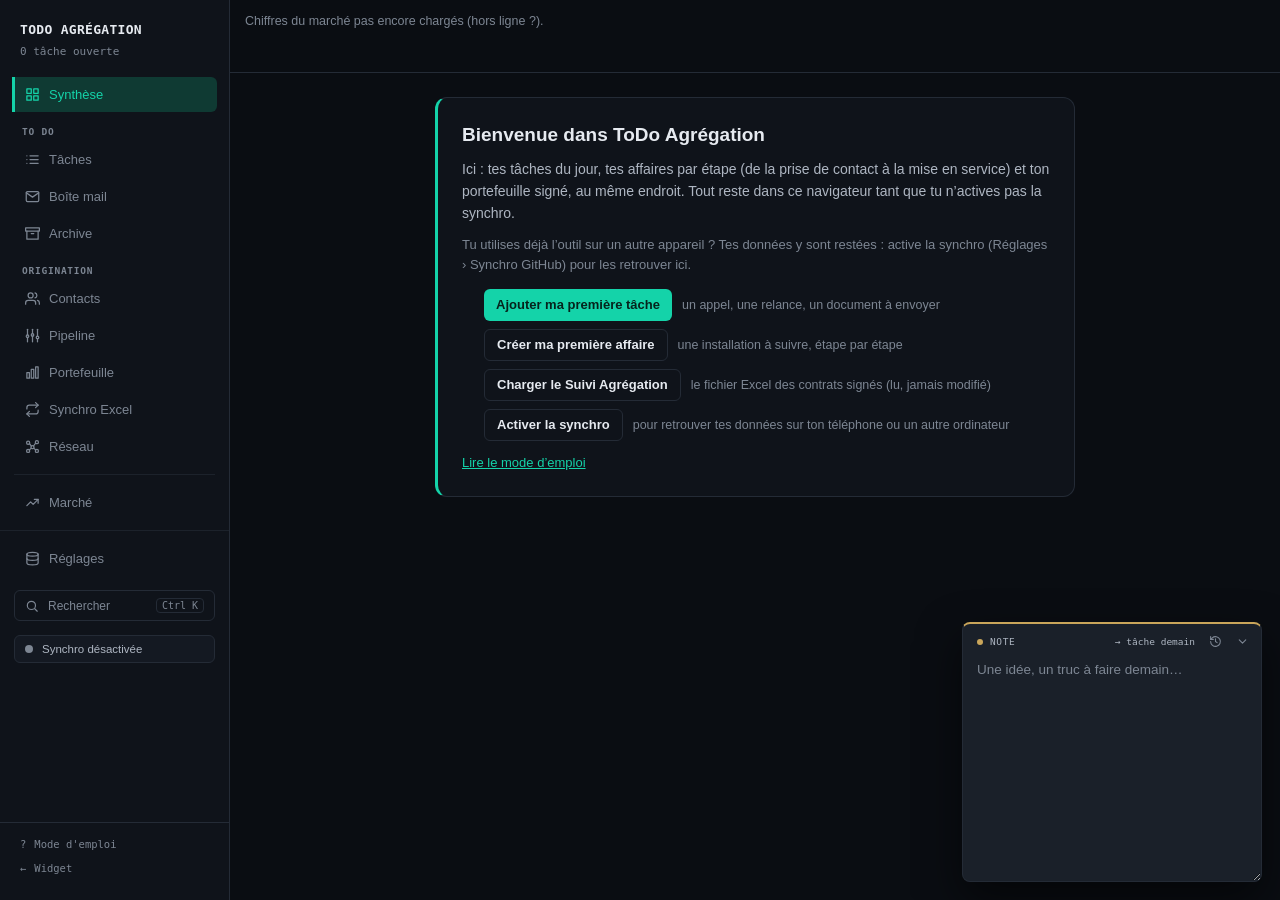
==== index.html @ 5c119701 "Journal de l'équipe dans les Excel (pont v1.34) : chaque case écrite signée, une copie par personne " ====
<!DOCTYPE html>
<html lang="fr">
<head>
<meta charset="UTF-8">
<!-- Same policy as _headers (Cloudflare Pages), for GitHub Pages which ignores that file. A <meta> cannot carry
     frame-ancestors (anti-clickjacking): that one stays Cloudflare-only. tests/csp_test.py checks both stay identical. -->
<meta http-equiv="Content-Security-Policy" content="default-src 'self'; script-src 'self' https://cdnjs.cloudflare.com https://cdn.jsdelivr.net 'wasm-unsafe-eval'; worker-src 'self' blob: https://cdn.jsdelivr.net; connect-src 'self' https://api.github.com https://tomsremy.github.io http://127.0.0.1:8765 http://localhost:8765 https://cdn.jsdelivr.net https://cdnjs.cloudflare.com https://tessdata.projectnaptha.com https://api.anthropic.com https://*.supabase.co wss://*.supabase.co data: blob:; img-src 'self' data: blob: https:; style-src 'self' 'unsafe-inline'; font-src 'self' data:; media-src 'self' data: blob:; frame-src https://tomsremy.github.io; object-src 'none'; base-uri 'self'; form-action 'self'; manifest-src 'self'">
<meta name="viewport" content="width=device-width, initial-scale=1.0">
<title>ToDo Agrégation · tâches et affaires</title>
<meta name="description" content="Le suivi des affaires d'agrégation : tâches du jour, pipeline par étape, portefeuille signé et point marché, au même endroit.">
<meta name="robots" content="noindex">
<meta property="og:title" content="ToDo Agrégation">
<meta property="og:description" content="Tâches du jour, pipeline par étape, portefeuille signé et point marché, au même endroit.">
<meta property="og:image" content="icons/icon-512.png">
<link rel="manifest" href="manifest.json" id="app-manifest">
<script src="js/boot.js"></script>
<meta name="theme-color" content="#0A0D12">
<link rel="apple-touch-icon" sizes="180x180" href="icons/apple-touch-icon.png">
<link rel="icon" type="image/png" sizes="192x192" href="icons/icon-192.png">
<meta name="apple-mobile-web-app-capable" content="yes">
<meta name="mobile-web-app-capable" content="yes">
<meta name="apple-mobile-web-app-status-bar-style" content="black-translucent">
<meta name="apple-mobile-web-app-title" content="Todo">
<link rel="stylesheet" href="app.css">
</head>
<body>

<div class="app-shell">
  <nav class="lite-nav" id="lite-nav" aria-label="Navigation">
    <button type="button" data-go="today"><svg viewBox="0 0 24 24" fill="none" stroke="currentColor" stroke-width="2" stroke-linecap="round" stroke-linejoin="round"><circle cx="12" cy="12" r="5"/><line x1="12" y1="1" x2="12" y2="3"/><line x1="12" y1="21" x2="12" y2="23"/><line x1="4.22" y1="4.22" x2="5.64" y2="5.64"/><line x1="18.36" y1="18.36" x2="19.78" y2="19.78"/><line x1="1" y1="12" x2="3" y2="12"/><line x1="21" y1="12" x2="23" y2="12"/></svg>Aujourd’hui<span class="lite-badge" id="lite-today-badge"></span></button>
    <button type="button" data-go="tasks"><svg viewBox="0 0 24 24" fill="none" stroke="currentColor" stroke-width="2" stroke-linecap="round" stroke-linejoin="round"><line x1="8" y1="6" x2="21" y2="6"/><line x1="8" y1="12" x2="21" y2="12"/><line x1="8" y1="18" x2="21" y2="18"/><line x1="3" y1="6" x2="3.01" y2="6"/><line x1="3" y1="12" x2="3.01" y2="12"/><line x1="3" y1="18" x2="3.01" y2="18"/></svg>Tâches</button>
    <button type="button" data-go="contacts"><svg viewBox="0 0 24 24" fill="none" stroke="currentColor" stroke-width="2" stroke-linecap="round" stroke-linejoin="round"><path d="M17 21v-2a4 4 0 0 0-4-4H5a4 4 0 0 0-4 4v2"/><circle cx="9" cy="7" r="4"/><path d="M23 21v-2a4 4 0 0 0-3-3.87"/><path d="M16 3.13a4 4 0 0 1 0 7.75"/></svg>Contacts</button>
    <button type="button" data-go="parc"><svg viewBox="0 0 24 24" fill="none" stroke="currentColor" stroke-width="2" stroke-linecap="round" stroke-linejoin="round"><rect x="3" y="12" width="4" height="9"/><rect x="10" y="7" width="4" height="14"/><rect x="17" y="3" width="4" height="18"/></svg>Portefeuille</button>
    <button type="button" data-go="pipeline"><svg viewBox="0 0 24 24" fill="none" stroke="currentColor" stroke-width="2" stroke-linecap="round" stroke-linejoin="round"><line x1="4" y1="22" x2="4" y2="15"/><line x1="4" y1="11" x2="4" y2="2"/><line x1="12" y1="22" x2="12" y2="13"/><line x1="12" y1="9" x2="12" y2="2"/><line x1="20" y1="22" x2="20" y2="17"/><line x1="20" y1="13" x2="20" y2="2"/><circle cx="4" cy="13" r="2"/><circle cx="12" cy="11" r="2"/><circle cx="20" cy="15" r="2"/></svg>Pipeline</button>
    <button type="button" data-go="network"><svg viewBox="0 0 24 24" fill="none" stroke="currentColor" stroke-width="2" stroke-linecap="round" stroke-linejoin="round"><circle cx="5" cy="6" r="2.5"/><circle cx="19" cy="5" r="2.5"/><circle cx="12" cy="13" r="2.5"/><circle cx="5" cy="19" r="2.5"/><circle cx="19" cy="19" r="2.5"/><path d="M7 7.2l3.2 4.2M17 6.6l-3.4 4.6M10.2 14.6L6.8 17.6M13.8 14.6l3.4 3"/></svg>Réseau</button>
  </nav>
  <nav class="app-sidebar">
    <div class="app-sidebar-head">
      <h1><span class="sidebar-label-text">ToDo Agrégation</span></h1>
      <span class="head-stats" id="head-stats">0</span>
    </div>

    <div class="tabs">
      <span class="tab active" aria-current="page" data-tab="today" title="Synthèse : en retard, dû aujourd'hui, pipeline et marché en un coup d'œil"><svg class="tab-icon" viewBox="0 0 24 24" fill="none" stroke="currentColor" stroke-width="2" stroke-linecap="round" stroke-linejoin="round"><rect x="3" y="3" width="7" height="7"/><rect x="14" y="3" width="7" height="7"/><rect x="14" y="14" width="7" height="7"/><rect x="3" y="14" width="7" height="7"/></svg><span class="sidebar-label-text">Synthèse</span><span class="tab-badge" id="today-badge"></span></span>
      <span class="tab-sec">To do</span>
      <span class="tab" data-tab="tasks" title="Tâches : toutes, à trier par client, projet ou date"><svg class="tab-icon" viewBox="0 0 24 24" fill="none" stroke="currentColor" stroke-width="2" stroke-linecap="round" stroke-linejoin="round"><line x1="8" y1="6" x2="21" y2="6"/><line x1="8" y1="12" x2="21" y2="12"/><line x1="8" y1="18" x2="21" y2="18"/><line x1="3" y1="6" x2="3.01" y2="6"/><line x1="3" y1="12" x2="3.01" y2="12"/><line x1="3" y1="18" x2="3.01" y2="18"/></svg><span class="sidebar-label-text">Tâches</span></span>
      <span class="tab" data-tab="inbox" title="Boîte mail : les mails marqués dans Outlook, à transformer en tâche ou en contact"><svg class="tab-icon" viewBox="0 0 24 24" fill="none" stroke="currentColor" stroke-width="2" stroke-linecap="round" stroke-linejoin="round"><path d="M4 4h16c1.1 0 2 .9 2 2v12c0 1.1-.9 2-2 2H4c-1.1 0-2-.9-2-2V6c0-1.1.9-2 2-2z"/><polyline points="22,6 12,13 2,6"/></svg><span class="sidebar-label-text">Boîte mail</span><span class="tab-badge" id="inbox-badge"></span></span>
      <span class="tab" data-tab="archive" title="Archive : tâches faites, et la corbeille"><svg class="tab-icon" viewBox="0 0 24 24" fill="none" stroke="currentColor" stroke-width="2" stroke-linecap="round" stroke-linejoin="round"><polyline points="21 8 21 21 3 21 3 8"/><rect x="1" y="3" width="22" height="5"/><line x1="10" y1="12" x2="14" y2="12"/></svg><span class="sidebar-label-text">Archive</span></span>
      <span class="tab-sec">Origination</span>
      <span class="tab" data-tab="contacts" title="Contacts : les personnes et leurs sociétés"><svg class="tab-icon" viewBox="0 0 24 24" fill="none" stroke="currentColor" stroke-width="2" stroke-linecap="round" stroke-linejoin="round"><path d="M17 21v-2a4 4 0 0 0-4-4H5a4 4 0 0 0-4 4v2"/><circle cx="9" cy="7" r="4"/><path d="M23 21v-2a4 4 0 0 0-3-3.87"/><path d="M16 3.13a4 4 0 0 1 0 7.75"/></svg><span class="sidebar-label-text">Contacts</span><span class="tab-badge" id="contacts-badge"></span></span>
      <span class="tab" data-tab="pipeline" title="Pipeline : chaque installation, de la prise de contact à la mise en service"><svg class="tab-icon" viewBox="0 0 24 24" fill="none" stroke="currentColor" stroke-width="2" stroke-linecap="round" stroke-linejoin="round"><line x1="4" y1="22" x2="4" y2="15"/><line x1="4" y1="11" x2="4" y2="2"/><line x1="12" y1="22" x2="12" y2="13"/><line x1="12" y1="9" x2="12" y2="2"/><line x1="20" y1="22" x2="20" y2="17"/><line x1="20" y1="13" x2="20" y2="2"/><circle cx="4" cy="13" r="2"/><circle cx="12" cy="11" r="2"/><circle cx="20" cy="15" r="2"/></svg><span class="sidebar-label-text">Pipeline</span></span>
      <span class="tab" data-tab="parc" title="Portefeuille : les contrats signés, lus dans le Suivi Agrégation"><svg class="tab-icon" viewBox="0 0 24 24" fill="none" stroke="currentColor" stroke-width="2" stroke-linecap="round" stroke-linejoin="round"><rect x="3" y="12" width="4" height="9"/><rect x="10" y="7" width="4" height="14"/><rect x="17" y="3" width="4" height="18"/></svg><span class="sidebar-label-text">Portefeuille</span></span>
      <span class="tab" data-tab="excel" title="Synchro Excel : envoyer et comparer avec le Pipe et le Suivi Agrégation"><svg class="tab-icon" viewBox="0 0 24 24" fill="none" stroke="currentColor" stroke-width="2" stroke-linecap="round" stroke-linejoin="round"><path d="M17 1l4 4-4 4"/><path d="M3 11V9a4 4 0 0 1 4-4h14"/><path d="M7 23l-4-4 4-4"/><path d="M21 13v2a4 4 0 0 1-4 4H3"/></svg><span class="sidebar-label-text">Synchro Excel</span></span>
      <span class="tab" data-tab="network" title="Réseau : toutes les connexions"><svg class="tab-icon" viewBox="0 0 24 24" fill="none" stroke="currentColor" stroke-width="2" stroke-linecap="round" stroke-linejoin="round"><circle cx="5" cy="6" r="2.5"/><circle cx="19" cy="5" r="2.5"/><circle cx="12" cy="13" r="2.5"/><circle cx="5" cy="19" r="2.5"/><circle cx="19" cy="19" r="2.5"/><path d="M7 7.2l3.2 4.2M17 6.6l-3.4 4.6M10.2 14.6L6.8 17.6M13.8 14.6l3.4 3"/></svg><span class="sidebar-label-text">Réseau</span></span>
      <span class="tab-div"></span>
      <span class="tab" data-tab="market" title="Marché : prix spot, M0, captures"><svg class="tab-icon" viewBox="0 0 24 24" fill="none" stroke="currentColor" stroke-width="2" stroke-linecap="round" stroke-linejoin="round"><polyline points="3 17 9 11 13 15 21 7"/><polyline points="15 7 21 7 21 13"/></svg><span class="sidebar-label-text">Marché</span></span>
    </div>
    <div class="tabs tabs-bottom">
      <span class="tab" data-tab="lists" title="Réglages : clients, projets, synchro, pont Excel, sauvegarde"><svg class="tab-icon" viewBox="0 0 24 24" fill="none" stroke="currentColor" stroke-width="2" stroke-linecap="round" stroke-linejoin="round"><ellipse cx="12" cy="5" rx="9" ry="3"/><path d="M21 12c0 1.66-4 3-9 3s-9-1.34-9-3"/><path d="M3 5v14c0 1.66 4 3 9 3s9-1.34 9-3V5"/></svg><span class="sidebar-label-text">Réglages</span><span class="tab-badge" id="conflicts-badge"></span></span>
    </div>

    <button type="button" class="gs-open" id="gs-open-btn" title="Rechercher partout (Ctrl+K)"><svg viewBox="0 0 24 24" fill="none" stroke="currentColor" stroke-width="2" stroke-linecap="round"><circle cx="11" cy="11" r="7"/><path d="M21 21l-4.3-4.3"/></svg><span class="sidebar-label-text">Rechercher</span><kbd class="sidebar-label-text">Ctrl K</kbd></button>
    <button type="button" class="sync-pill" id="sync-pill" data-k="off"><span class="sync-dot"></span><span class="sync-label sidebar-label-text">Synchro</span></button>
    <button type="button" class="app-sidebar-back app-sidebar-help" id="help-btn" title="Mode d'emploi"><span class="back-arrow">?</span><span class="sidebar-label-text">Mode d'emploi</span></button>
    <a href="index.html?widget" class="app-sidebar-back app-sidebar-widget" title="Les tâches dans une petite fenêtre détachée, au-dessus des autres fenêtres"><span class="back-arrow">←</span><span class="sidebar-label-text">Widget</span></a>
  </nav>

<div class="storage-alert warn team-alert" id="team-alert" role="alert" hidden><span></span><button type="button" class="ta-go">Réessayer</button><button type="button" class="ta-x" aria-label="Masquer jusqu'à la prochaine ouverture">×</button></div>
<div class="storage-alert" id="storage-alert" role="alert" hidden><span id="storage-alert-text"></span><button type="button" id="storage-alert-see">Voir l'espace</button><button type="button" id="storage-alert-close" aria-label="Fermer">✕</button></div>
<button type="button" class="gs-open-lite" id="gs-open-lite" aria-label="Rechercher partout"><svg viewBox="0 0 24 24" fill="none" stroke="currentColor" stroke-width="2" stroke-linecap="round"><circle cx="11" cy="11" r="7"/><path d="M21 21l-4.3-4.3"/></svg></button>
<div class="gs-overlay" id="gs-overlay" hidden>
  <div class="gs-box" role="dialog" aria-modal="true" aria-label="Rechercher partout">
    <div class="gs-field"><svg viewBox="0 0 24 24" fill="none" stroke="currentColor" stroke-width="2" stroke-linecap="round"><circle cx="11" cy="11" r="7"/><path d="M21 21l-4.3-4.3"/></svg>
      <input type="text" id="gs-input" placeholder="Tâche, contact, société, centrale, département…" autocomplete="off" role="combobox" aria-expanded="true" aria-controls="gs-results" aria-autocomplete="list"></div>
    <div class="gs-results" id="gs-results" role="listbox"></div>
    <div class="gs-foot"><span><kbd>↑</kbd><kbd>↓</kbd> choisir</span><span><kbd>Entrée</kbd> ouvrir</span><span><kbd>&gt;</kbd> commandes (<kbd>Ctrl</kbd>+<kbd>P</kbd>)</span><span><kbd>Échap</kbd> fermer</span></div>
  </div>
</div>
<div class="widget-hint" id="widget-hint" hidden>Widget Todo : clique sur la bulle en bas à droite, ou Ctrl+K.</div>
<button type="button" class="widget-bubble" id="widget-bubble" aria-label="Ouvrir les tâches" title="Tâches (Ctrl+K) — glisser pour déplacer"><svg viewBox="0 0 24 24" fill="none" stroke="currentColor" stroke-width="2" stroke-linecap="round" stroke-linejoin="round"><path d="M9 11l3 3L22 4"/><path d="M21 12v7a2 2 0 0 1-2 2H5a2 2 0 0 1-2-2V5a2 2 0 0 1 2-2h11"/></svg><span class="widget-badge" id="widget-badge"></span></button>
<button type="button" class="sync-pill sync-pill-lite" id="sync-pill-lite" data-k="off"><span class="sync-dot"></span><span class="sync-label">Synchro</span></button>
<a class="skip-link" href="#todo-panel">Aller au contenu</a>
<div id="todo-panel" tabindex="-1">
  <div class="widget-head" id="widget-head">
    <span class="widget-title">Tâches <span id="widget-count"></span></span>
    <button type="button" class="sync-pill sync-pill-w" id="sync-pill-w" data-k="off"><span class="sync-dot"></span><span class="sync-label">Synchro</span></button>
    <button type="button" class="widget-btn" id="widget-mini" title="Mode mini : toujours au premier plan (Chrome, Edge)"><svg viewBox="0 0 24 24" fill="none" stroke="currentColor" stroke-width="2" stroke-linecap="round" stroke-linejoin="round"><rect x="2" y="4" width="20" height="16" rx="2"/><rect x="12" y="12" width="7" height="5" rx="1"/></svg></button>
    <button type="button" class="widget-btn" id="widget-full" title="Vue complète"><svg viewBox="0 0 24 24" fill="none" stroke="currentColor" stroke-width="2" stroke-linecap="round" stroke-linejoin="round"><path d="M15 3h6v6"/><path d="M10 14L21 3"/><path d="M18 13v6a2 2 0 0 1-2 2H5a2 2 0 0 1-2-2V8a2 2 0 0 1 2-2h6"/></svg></button>
    <button type="button" class="widget-btn" id="widget-close" title="Réduire en bulle (Échap)"><svg viewBox="0 0 24 24" fill="none" stroke="currentColor" stroke-width="2" stroke-linecap="round"><path d="M18 6L6 18M6 6l12 12"/></svg></button>
  </div>
  <div class="dup-banner" id="dup-banner" role="status" hidden><span id="dup-banner-text"></span><button type="button" id="dup-banner-btn">Vérifier et fusionner</button><button type="button" id="dup-banner-later" class="dup-later">Me le rappeler demain</button></div>
  <div class="tab-panel" id="tab-today">
    <div class="lite-banner" id="lite-sync-banner" hidden>Synchro GitHub pas encore activée sur ce téléphone : active-la une fois dans la <a href="index.html?full#sync">version complète</a> (onglet Réglages), puis reviens ici.</div>
    <div id="synth-market" class="synth-market"></div>
    <div id="today-stats-row"></div>
    <div id="synth-panels" class="synth-panels"></div>
    <div class="table-header">
      <span></span><span></span>
      <span class="th-col">Tâche</span><span class="th-col">Client</span><span class="th-col">Projet</span><span class="th-col">Statut</span><span class="th-col">Urgence</span><span class="th-col">Échéance</span>
      <span></span>
    </div>
    <div id="today-list"></div>
    <div id="today-watch" class="today-watch"></div>
    <p class="lite-full-link"><a href="index.html?full">Version complète</a> (pour un ordinateur ou une tablette)</p>
  </div>

  <div class="tab-panel hidden" id="tab-tasks">
    <div class="quick-add-bar">
      <input type="text" id="quick-add-input" placeholder="Ajouter une tâche… (Entrée)">
      <button id="quick-add-more" type="button">Tâche détaillée…</button>
      <div class="search-box">
        <svg viewBox="0 0 24 24" fill="none" stroke="currentColor" stroke-width="2" stroke-linecap="round" stroke-linejoin="round"><circle cx="11" cy="11" r="8"/><path d="M21 21l-4.35-4.35"/></svg>
        <input type="text" id="search-input" placeholder="Rechercher">
        <button id="search-clear"><svg viewBox="0 0 24 24" fill="none" stroke="currentColor" stroke-width="2" stroke-linecap="round"><path d="M18 6L6 18M6 6l12 12"/></svg></button>
      </div>
    </div>
    <div id="add-section">
      <div>
        <span class="field-label">Tâche</span>
        <input type="text" id="f-title" placeholder="Intitulé de la tâche">
      </div>
      <div>
        <span class="field-label">Description</span>
        <textarea id="f-description" rows="2" placeholder="Détails, contexte..."></textarea>
      </div>
      <div class="form-row">
        <div>
          <span class="field-label">Client</span>
          <div class="combo-wrap">
            <div class="input-with-dot"><span class="color-dot" id="client-dot"></span><input type="text" id="f-client" placeholder="Client" autocomplete="off"></div>
            <div class="combo-dropdown" id="client-dropdown"></div>
          </div>
        </div>
        <div>
          <span class="field-label">Projet</span>
          <div class="combo-wrap">
            <div class="input-with-dot"><span class="color-dot" id="project-dot"></span><input type="text" id="f-project" placeholder="Projet" autocomplete="off"></div>
            <div class="combo-dropdown" id="project-dropdown"></div>
          </div>
        </div>
      </div>
      <div class="form-row">
        <div><span class="field-label">Deadline</span><input type="date" id="f-due"></div>
        <div><span class="field-label">Statut</span>
          <select id="f-status"><option value="a_faire" selected>À faire</option><option value="en_cours">En cours</option><option value="en_attente">En attente</option></select>
        </div>
      </div>
      <div class="form-row">
        <div><span class="field-label">Urgence</span>
          <select id="f-urgency"><option value="basse">Basse</option><option value="moyenne" selected>Moyenne</option><option value="haute">Haute</option><option value="critique">Critique</option></select>
        </div>
        <div><span class="field-label">Mail</span><input type="url" id="f-link" placeholder="https://..."></div>
      </div>
      <span class="toggle-link" id="reminder-toggle">+ rappel</span>
      <div id="reminder-row"><div><span class="field-label">Rappel</span><input type="datetime-local" id="f-reminder"></div></div>
      <span class="toggle-link" id="recur-toggle">+ récurrence</span>
      <div id="recur-row">
        <div><span class="field-label">Fréquence</span>
          <select id="f-recur-freq"><option value="quotidien">Quotidienne</option><option value="hebdo" selected>Hebdomadaire</option><option value="mensuel">Mensuelle</option></select>
        </div>
        <div class="form-row">
          <div><span class="field-label">Prochaine</span><input type="date" id="f-recur-start"></div>
          <div><span class="field-label">Jusqu'au (option.)</span><input type="date" id="f-recur-end"></div>
        </div>
        <span style="font-size:10px; color:var(--tx3);">La tâche réapparaît à la fréquence choisie quand tu la valides. "Jusqu'au" borne la série (vide = sans fin).</span>
      </div>
      <div class="form-btn-row">
        <button id="cancel-task" type="button">Annuler</button>
        <button id="submit-task" type="button">Ajouter</button>
      </div>
    </div>

    <div class="top-toolbar">
      <div class="filter-chips" id="filters">
        <span class="filter-chip active" data-filter="ouvertes">Ouvertes</span>
        <span class="filter-chip" data-filter="critique">Critique</span>
        <span class="filter-chip" data-filter="haute">Haute</span>
        <span class="filter-chip" data-filter="toutes">Toutes</span>
      </div>
      <button type="button" class="views-btn" id="tasks-views-btn" title="Vues prêtes et vues enregistrées">Vues ▾</button>
      <span class="view-chip" id="tasks-view-chip" hidden></span>
      <div class="toolbar-divider"></div>
      <span class="view-seg-lbl">Regrouper</span><div class="view-icons view-seg" id="view-switch">
        <button class="view-icon-btn active" data-view="liste" title="Liste"><svg viewBox="0 0 24 24" fill="none" stroke="currentColor" stroke-width="2" stroke-linecap="round" stroke-linejoin="round"><line x1="8" y1="6" x2="21" y2="6"/><line x1="8" y1="12" x2="21" y2="12"/><line x1="8" y1="18" x2="21" y2="18"/><line x1="3" y1="6" x2="3.01" y2="6"/><line x1="3" y1="12" x2="3.01" y2="12"/><line x1="3" y1="18" x2="3.01" y2="18"/></svg><span>Liste</span></button>
        <button class="view-icon-btn" data-view="client" title="Par client"><svg viewBox="0 0 24 24" fill="none" stroke="currentColor" stroke-width="2" stroke-linecap="round" stroke-linejoin="round"><path d="M17 21v-2a4 4 0 0 0-4-4H5a4 4 0 0 0-4 4v2"/><circle cx="9" cy="7" r="4"/><path d="M23 21v-2a4 4 0 0 0-3-3.87"/><path d="M16 3.13a4 4 0 0 1 0 7.75"/></svg><span>Client</span></button>
        <button class="view-icon-btn" data-view="projet" title="Par projet"><svg viewBox="0 0 24 24" fill="none" stroke="currentColor" stroke-width="2" stroke-linecap="round" stroke-linejoin="round"><path d="M22 19a2 2 0 0 1-2 2H4a2 2 0 0 1-2-2V5a2 2 0 0 1 2-2h5l2 3h9a2 2 0 0 1 2 2z"/></svg><span>Projet</span></button>
        <button class="view-icon-btn" data-view="urgence" title="Par urgence"><svg viewBox="0 0 24 24" fill="none" stroke="currentColor" stroke-width="2" stroke-linecap="round" stroke-linejoin="round"><path d="M4 15s1-1 4-1 5 2 8 2 4-1 4-1V3s-1 1-4 1-5-2-8-2-4 1-4 1z"/><line x1="4" y1="22" x2="4" y2="15"/></svg><span>Urgence</span></button>
        <button class="view-icon-btn" data-view="date" title="Par date"><svg viewBox="0 0 24 24" fill="none" stroke="currentColor" stroke-width="2" stroke-linecap="round" stroke-linejoin="round"><rect x="3" y="4" width="18" height="18" rx="2"/><line x1="16" y1="2" x2="16" y2="6"/><line x1="8" y1="2" x2="8" y2="6"/><line x1="3" y1="10" x2="21" y2="10"/></svg><span>Échéance</span></button>
        <button class="view-icon-btn" data-view="bloc" title="En bloc"><svg viewBox="0 0 24 24" fill="none" stroke="currentColor" stroke-width="2" stroke-linecap="round" stroke-linejoin="round"><rect x="3" y="3" width="5" height="18"/><rect x="10" y="3" width="5" height="10"/><rect x="17" y="3" width="4" height="14"/></svg><span>Bloc</span></button>
      </div>
      <div class="toolbar-divider"></div>
      <button id="columns-toggle-btn" class="view-icon-btn cols-lbl" title="Colonnes affichées"><svg viewBox="0 0 24 24" fill="none" stroke="currentColor" stroke-width="2" stroke-linecap="round" stroke-linejoin="round"><line x1="4" y1="21" x2="4" y2="14"/><line x1="4" y1="10" x2="4" y2="3"/><line x1="12" y1="21" x2="12" y2="12"/><line x1="12" y1="8" x2="12" y2="3"/><line x1="20" y1="21" x2="20" y2="16"/><line x1="20" y1="12" x2="20" y2="3"/><line x1="1" y1="14" x2="7" y2="14"/><line x1="9" y1="8" x2="15" y2="8"/><line x1="17" y1="16" x2="23" y2="16"/></svg><span>Colonnes</span></button>
    </div>

    <div class="table-header" id="table-header">
      <span></span><span></span>
      <span class="th-col" data-sort="title">Tâche</span>
      <span class="th-col" data-sort="client">Client</span>
      <span class="th-col" data-sort="project">Projet</span>
      <span class="th-col" data-sort="status">Statut</span>
      <span class="th-col" data-sort="urgency">Urgence</span>
      <span class="th-col" data-sort="due">Échéance</span>
      <span></span>
    </div>

    <div id="task-list"></div>
  </div>

  <div class="tab-panel hidden" id="tab-inbox">
    <div class="inbox-toolbar">
      <span class="inbox-hint" id="inbox-hint">Boîte mail — tâches en attente d'import</span>
      <button class="icon-btn" id="inbox-refresh" title="Actualiser">
        <svg viewBox="0 0 24 24" fill="none" stroke="currentColor" stroke-width="2" stroke-linecap="round" stroke-linejoin="round"><path d="M23 4v6h-6"/><path d="M1 20v-6h6"/><path d="M3.51 9a9 9 0 0 1 14.85-3.36L23 10M1 14l4.64 4.36A9 9 0 0 0 20.49 15"/></svg>
      </button>
    </div>
    <div id="inbox-list"></div>
  </div>

  <div class="tab-panel hidden" id="tab-archive">
    <div class="quick-add-bar">
      <div class="search-box" style="width:100%;">
        <svg viewBox="0 0 24 24" fill="none" stroke="currentColor" stroke-width="2" stroke-linecap="round" stroke-linejoin="round"><circle cx="11" cy="11" r="8"/><path d="M21 21l-4.35-4.35"/></svg>
        <input type="text" id="archive-search" placeholder="Rechercher dans l'archive">
        <button id="archive-search-clear"><svg viewBox="0 0 24 24" fill="none" stroke="currentColor" stroke-width="2" stroke-linecap="round"><path d="M18 6L6 18M6 6l12 12"/></svg></button>
      </div>
    </div>
    <div class="top-toolbar">
      <div class="filter-chips" id="archive-filters">
        <span class="filter-chip active" data-filter="toutes">Toutes</span>
        <span class="filter-chip" data-filter="critique">Critique</span>
        <span class="filter-chip" data-filter="haute">Haute</span>
        <span class="filter-chip" data-filter="corbeille">Corbeille</span>
      </div>
    </div>
    <div class="table-header archive-table-header">
      <span></span><span></span>
      <span class="th-col">Tâche</span><span class="th-col">Client</span><span class="th-col">Projet</span><span class="th-col">Statut</span><span class="th-col">Urgence</span><span class="th-col">Archivé le</span>
      <span></span><span></span>
    </div>
    <div id="archive-list"></div>
  </div>

  <div id="sig-paste-overlay" class="modal-overlay hidden">
    <div class="modal-box">
      <h3>Coller une signature</h3>
      <p class="modal-hint">Colle le texte ci-dessous, et/ou colle ou dépose une image (logo, capture d'écran) — les deux sont combinés avant l'analyse.</p>
      <textarea id="sig-paste-text" placeholder="Jean Dupont&#10;Directeur commercial&#10;Amarenco France&#10;jean.dupont@amarenco.com&#10;+33 6 12 34 56 78" style="width:100%;min-height:110px;background:var(--panel-2);border:1px solid var(--bd);border-radius:var(--radius);color:var(--tx1);font-family:var(--font-ui);font-size:12.5px;padding:9px 10px;box-sizing:border-box;resize:vertical;"></textarea>
      <div id="sig-drop-zone" style="margin-top:8px;border:1px dashed var(--bd); border-radius:var(--radius); padding:12px; text-align:center; font-size:11.5px; color:var(--tx3); cursor:pointer;">
        Colle (Ctrl+V) ou dépose une image ici
      </div>
      <input type="file" id="sig-image-input" accept="image/*" class="hidden">
      <div id="sig-image-preview" class="hidden" style="margin-top:8px; display:flex; align-items:center; gap:8px;">
        <img id="sig-image-thumb" style="max-width:70px; max-height:50px; border-radius:4px; border:1px solid var(--bd);">
        <span style="font-size:11px; color:var(--tx3); flex:1;">Image ajoutée</span>
        <button id="sig-image-remove" type="button" class="ghost-btn" style="font-size:11px; padding:4px 8px;">Retirer</button>
      </div>
      <div id="sig-ocr-status" class="hidden" style="margin-top:8px; font-size:11px; color:var(--accent); font-family:var(--font-mono);">Lecture de l'image…</div>
      <div class="crm-form-actions" style="margin-top:10px;">
        <button id="sig-paste-analyze" type="button">Analyser</button>
        <button id="sig-paste-cancel" type="button" class="ghost-btn">Annuler</button>
      </div>
    </div>
  </div>

  <div class="tab-panel hidden" id="tab-contacts">
    <div class="ct-sticky">   <!-- search, buttons, views and column titles stay in view while the list scrolls -->
    <div class="quick-add-bar">
      <div class="search-box">
        <svg viewBox="0 0 24 24" fill="none" stroke="currentColor" stroke-width="2" stroke-linecap="round" stroke-linejoin="round"><circle cx="11" cy="11" r="8"/><path d="M21 21l-4.35-4.35"/></svg>
        <input type="text" id="contact-search" placeholder="Rechercher un contact ou une société">
        <button id="contact-search-clear"><svg viewBox="0 0 24 24" fill="none" stroke="currentColor" stroke-width="2" stroke-linecap="round"><path d="M18 6L6 18M6 6l12 12"/></svg></button>
      </div>
      <button id="contact-add-btn" type="button" class="primary-btn">+ Nouveau contact</button>
      <span class="bar-menu"><button id="contacts-in-btn" type="button" class="pipe-bar-btn bar-menu-btn" aria-haspopup="true" aria-expanded="false">Ajouter depuis… ▾</button>
        <span class="bar-menu-list" hidden>
          <button id="card-scan-btn" type="button" title="Photographier une carte de visite : le texte est lu sur l’appareil et le contact pré-rempli">Une carte de visite (photo)</button>
          <button id="sig-paste-btn" type="button">Une signature de mail (coller)</button>
          <button id="vcf-import-btn" type="button" title="Importer les contacts du téléphone (fichier .vcf, ou le répertoire sur Android) ; ceux déjà connus ne reçoivent que leurs cases vides">Le répertoire du téléphone</button>
          <button id="contact-import-btn" type="button">Un fichier Excel</button>
        </span></span>
      <span class="bar-menu"><button id="contacts-out-btn" type="button" class="pipe-bar-btn bar-menu-btn" aria-haspopup="true" aria-expanded="false">Exporter vers… ▾</button>
        <span class="bar-menu-list" hidden>
          <button id="vcf-btn" type="button">Le téléphone (.vcf)</button>
          <button id="contact-export-btn" type="button">Un fichier Excel</button>
        </span></span>
      <input type="file" id="vcf-import-input" accept=".vcf,text/vcard,text/x-vcard" class="hidden">
      <input type="file" id="card-scan-input" accept="image/*" capture="environment" class="hidden">
      <span id="card-scan-status" class="card-scan-status" hidden></span>
      <input type="file" id="contact-import-input" accept=".xlsx,.xls,.csv" class="hidden">
    </div>
    <div class="top-toolbar">
      <div class="view-icons" id="contacts-view-switch">
        <button class="view-icon-btn" data-view="groupe" title="Par société"><svg viewBox="0 0 24 24" fill="none" stroke="currentColor" stroke-width="2" stroke-linecap="round" stroke-linejoin="round"><path d="M17 21v-2a4 4 0 0 0-4-4H5a4 4 0 0 0-4 4v2"/><circle cx="9" cy="7" r="4"/><path d="M23 21v-2a4 4 0 0 0-3-3.87"/><path d="M16 3.13a4 4 0 0 1 0 7.75"/></svg></button>
        <button class="view-icon-btn active" data-view="liste" title="Liste (sans regroupement)"><svg viewBox="0 0 24 24" fill="none" stroke="currentColor" stroke-width="2" stroke-linecap="round" stroke-linejoin="round"><line x1="8" y1="6" x2="21" y2="6"/><line x1="8" y1="12" x2="21" y2="12"/><line x1="8" y1="18" x2="21" y2="18"/><line x1="3" y1="6" x2="3.01" y2="6"/><line x1="3" y1="12" x2="3.01" y2="12"/><line x1="3" y1="18" x2="3.01" y2="18"/></svg></button>
      </div>
      <select id="contacts-type-filter" class="type-filter-select" aria-label="Filtrer les contacts">
        <option value="">Tous les contacts</option>
      </select>
    </div>
    <div class="contacts-header-row">
      <span></span><span></span><span><span class="sort" data-sort="name" title="Trier par nom">Contact</span></span><span><span class="sort" data-sort="co" title="Trier par société">Société</span></span><span>Email</span><span>Téléphone</span><span><span class="sort" data-sort="rel" title="Trier par pertinence">Pertinence</span></span><span></span>
    </div>
    </div>
    <div id="contact-form" class="crm-form hidden" role="dialog" aria-modal="true" aria-labelledby="contact-form-title">
      <div class="crm-form-title" id="contact-form-title">Nouveau contact</div>
      <div class="crm-form-row">
        <input type="text" id="ct-first" placeholder="Prénom">
        <input type="text" id="ct-last" placeholder="Nom">
      </div>
      <div class="crm-form-row">
        <input type="text" id="ct-role" placeholder="Rôle">
        <div class="combo-wrap" style="flex:1;">
          <input type="text" id="ct-company" placeholder="Société" autocomplete="off">
          <div class="combo-dropdown" id="ct-company-dropdown"></div>
        </div>
      </div>
      <div class="crm-form-row">
        <input type="email" id="ct-email" placeholder="Email">
      </div>
      <div class="crm-form-row">
        <input type="text" id="ct-phone1" placeholder="Téléphone 1">
        <input type="text" id="ct-phone2" placeholder="Téléphone 2 (optionnel)">
      </div>
      <div class="crm-form-row">
        <div class="relevance-picker hidden" id="ct-relevance-picker" aria-hidden="true">
          <span data-v="1">★</span><span data-v="2">★</span><span data-v="3">★</span><span data-v="4">★</span><span data-v="5">★</span>
        </div>
        <input type="text" id="ct-meeting" placeholder="Rencontré à… (ex: E-World 26)">
      </div>
      <div class="crm-form-row">
        <textarea id="ct-comment" placeholder="Commentaire (contexte, notes…)" style="width:100%;min-height:70px;background:var(--panel-2);border:1px solid var(--bd);border-radius:var(--radius);color:var(--tx1);font-family:var(--font-ui);font-size:12.5px;padding:9px 10px;box-sizing:border-box;resize:vertical;"></textarea>
      </div>
      <label class="ct-private-row"><input type="checkbox" id="ct-private"> Privé : garder ce contact pour moi (pas partagé avec l’équipe)</label>
      <div class="crm-form-actions">
        <button id="contact-save-btn" type="button">Enregistrer</button>
        <button id="contact-cancel-btn" type="button" class="ghost-btn">Annuler</button>
      </div>
    </div>
    <div id="contact-inbox-section" class="hidden">
      <div class="pending-section-label">Contacts en attente</div>
      <div id="contact-inbox-list"></div>
    </div>
    <div class="ct-dupes-banner" id="ct-dupes-banner" hidden></div>
    <div id="contacts-list"></div>
  </div>

  <div class="tab-panel hidden" id="tab-pipeline">
    <div class="quick-add-bar">
      <div class="search-box">
        <svg viewBox="0 0 24 24" fill="none" stroke="currentColor" stroke-width="2" stroke-linecap="round" stroke-linejoin="round"><circle cx="11" cy="11" r="8"/><path d="M21 21l-4.35-4.35"/></svg>
        <input type="text" id="opp-search" placeholder="Rechercher un producteur, une centrale, un contact">
        <button id="opp-search-clear"><svg viewBox="0 0 24 24" fill="none" stroke="currentColor" stroke-width="2" stroke-linecap="round"><path d="M18 6L6 18M6 6l12 12"/></svg></button>
      </div>
      <!-- one view selector (UX audit TD1) -->
      <div class="pipe-seg" role="group" aria-label="Affichage du pipeline">
        <button id="pipe-cols-toggle" type="button" aria-pressed="true" title="Les installations en colonnes, par étape">Colonnes</button>
        <button id="pipe-list-toggle" type="button" aria-pressed="false" title="Toutes les installations en tableau, triable">Liste</button>
        <button id="pipe-map-toggle" type="button" aria-pressed="false" title="Les installations en cours sur la carte de France, par phase">Carte</button>
        <button id="pipe-offers-toggle" type="button" aria-pressed="false" title="Les offres : chez qui (Ops, toi, le producteur), depuis quand, quel prix, et la relance prête">Offres</button>
        <button id="pipe-meet-toggle" type="button" aria-pressed="false" title="Une ligne par installation, à partager avec le pricing">Réunion</button>
        <button id="pipe-dash-toggle" type="button" aria-pressed="false" title="MWc par phase, temps passé à chaque étape, dossiers qui traînent">Tableau de bord</button>
      </div>
      <span class="pipe-bar-spacer" id="pipe-bar-spacer"></span>
      <button type="button" class="views-btn" id="pipe-views-btn" title="Vues prêtes et vues enregistrées">Vues ▾</button>
      <span class="view-chip" id="pipe-view-chip" hidden></span>
      <button id="opp-add-btn" type="button" class="primary-btn" title="Nouvelle opportunité">+ <span class="lg">Nouvelle </span>opportunité</button>
      <!-- the rest, one click away; what needs attention shows as a number on « ⋯ » -->
      <div class="pipe-more">
        <button type="button" id="pipe-more-btn" class="pipe-bar-btn" aria-haspopup="true" aria-expanded="false" aria-controls="pipe-more-menu" title="Synchro Excel, doublons, sorties, pré-qualif">⋯<span class="pipe-more-n" id="pipe-more-n" hidden></span></button>
        <div class="pipe-more-menu" id="pipe-more-menu" hidden>
          <button id="pipe-xs-btn" type="button" title="Ce qui a été envoyé (ou pas) au Pipe et au Suivi, et ce qui a changé dans les Excel">Synchro Excel</button>
          <button id="pipe-exited-toggle" type="button" title="Les installations perdues, en no go ou abandonnées">Sorties</button>
          <button id="prequal-add-btn" type="button" title="Une piste à qualifier, avant la demande de prix">Pré-qualif</button>
        </div>
      </div>
    </div>
    <p class="pipe-view-hint" id="pipe-view-hint"></p>
    <div id="pipeline-board"></div>
  </div>

  <div class="tab-panel hidden" id="tab-market"><div id="market-root" class="mk-root"></div></div>
  <div class="tab-panel hidden" id="tab-network"><div id="network-root" class="nw-root"></div></div>

  <div class="tab-panel hidden" id="tab-parc">
    <div class="quick-add-bar">
      <button type="button" class="pipe-bar-btn primary-btn hidden" id="parc-bridge-btn">Lire depuis l’Excel</button>
      <label class="pipe-bar-btn primary-btn parc-load" id="parc-load-label"><span class="parc-load-txt">Charger le Suivi Agrégation (.xlsx)</span><input type="file" id="parc-file" accept=".xlsx,.xlsm,.xls" hidden></label>
      <a class="pipe-bar-btn primary-btn hidden" id="parc-open-link" target="_blank" rel="noopener noreferrer">Ouvrir l’Excel ↗</a>
      <button type="button" class="pipe-bar-btn" id="parc-xs-btn" title="Ce qui a été envoyé (ou pas) au Pipe et au Suivi pour les installations signées, et ce qui a changé dans les Excel">Synchro Excel</button>
      <button type="button" class="pipe-bar-link" id="parc-source-btn">Source et actualisation</button>
      <span class="parc-info" id="parc-info"></span>
    </div>
    <div class="parc-source hidden" id="parc-source">
      <label for="parc-link">Lien de l’Excel « Suivi Agrégation » (SharePoint / OneDrive)</label>
      <div class="parc-source-row"><input type="url" id="parc-link" placeholder="https://…sharepoint.com/…/Suivi_Agregation.xlsx" autocomplete="off"><button type="button" class="pipe-bar-btn" id="parc-link-save">Enregistrer</button></div>
      <label class="parc-auto"><input type="checkbox" id="parc-auto"> Actualiser automatiquement (à l’ouverture puis toutes les 15 minutes)</label>
      <p class="parc-source-hint" id="parc-source-hint"></p>
    </div>
    <div id="parc-body"></div>
  </div>

  <div class="tab-panel hidden" id="tab-excel"></div>

  <div id="guide-overlay" class="modal-overlay hidden">
    <div class="modal-box wide guide-box" role="dialog" aria-labelledby="guide-title">
      <h3 id="guide-title">Mode d'emploi <button type="button" class="ghost-btn" id="guide-close" style="font-size:12px;padding:4px 10px;border:1px solid var(--bd);border-radius:6px;background:none;color:var(--tx2);cursor:pointer;">Fermer</button></h3>
      <div class="guide-nav" id="guide-nav">
        <button type="button" data-g="taches" class="on">Tâches</button><button type="button" data-g="pipeline">Pipeline</button><button type="button" data-g="excel">Synchro Excel</button><button type="button" data-g="parc">Portefeuille</button><button type="button" data-g="contacts">Contacts</button><button type="button" data-g="tel">Téléphone</button><button type="button" data-g="synchro">Synchro</button>
      </div>
      <div class="guide-body">
        <section data-g="taches">
          <h4>Au quotidien</h4>
          <ul>
            <li><b>Aujourd'hui</b> : ce qui est en retard ou dû aujourd'hui. Clic sur le cercle = valider, clic sur la date = reporter.</li>
            <li><b>Tâches</b> : ajout rapide en haut (Entrée), « Tâche complète » pour client, projet, rappel, récurrence.</li>
            <li><b>Note</b> (en bas à droite) : le calepin pour griffonner. « → tâche demain » transforme la ligne où se trouve le curseur en tâche urgente pour demain.</li>
            <li><b>Objectif de l'année</b> : dans Pipeline → Tableau de bord, tape ton objectif en MWc signés ; la barre montre le signé et, en plus clair, ce qui est en contrat.</li>
            <li><b>Aperçu au survol</b> : laisse la souris une demi-seconde sur une société, un contact ([[lien]]) ou le nom d'un client dans le pipeline : une mini-fiche s'affiche (contacts, pipeline, tâches, dernier RDV).</li>
            <li><b>Réglages partagés</b> : avec la synchro GitHub, tes vues enregistrées, les points posés dans le réseau, les filtres du réseau, l'objectif de l'année et les phases de la vue réunion sont les mêmes sur l'ordinateur et le téléphone.</li>
            <li><b>Widget</b> (en bas à gauche) : tes tâches dans une petite fenêtre détachée, qui reste au-dessus des autres (Outlook, Excel…) sur Chrome et Edge ; ailleurs, une petite fenêtre séparée.</li>
            <li><b>Ma semaine</b> (carte en haut d'Aujourd'hui, ou Ctrl+P « semaine ») : signés, offres remises, dossiers qui ont avancé, nouveaux, RDV, tâches faites et la semaine prochaine — « Copier pour mail / Teams » pour l'envoyer tel quel.</li>
            <li><b>Note du jour</b> : chaque matin, la note garde ses lignes non cochées ; la veille est rangée, datée, dans l'historique (bouton horloge de la note, ou Ctrl+K pour y chercher).</li>
            <li><b>Liens</b> : tape <kbd>[[</kbd> dans une tâche, la note ou un commentaire de contact pour citer un contact, une société ou une installation. Le nom devient cliquable, et sa fiche affiche « Mentionné dans ».</li>
            <li><b>Vues</b> (bouton « Vues » dans Tâches et Pipeline) : des filtres prêts (en retard, en attente des autres, offres en attente depuis 15 jours, dossiers sans tâche…) et les tiens, à enregistrer.</li>
            <li><b>Réseau</b> : toutes les connexions entre sociétés, contacts, installations, tâches, RDV et contrats. Clic = détails, double-clic = la fiche ; « Voir dans le réseau » depuis une fiche montre son voisinage. Les noms s'affichent au survol (le point et ses voisins). Survole un filtre pour mettre ce type en avant, ◎ pour le garder ; « Tous les acteurs » filtre par type de société ; Maj + glisser (ou « Sélection ») entoure plusieurs points, qu'on déplace ensemble ; « Vue d'ensemble » (ou Échap) remet tout à zéro. Glisse un point pour l'isoler : ses liens suivent et il reste là où tu le poses ; « Libérer les points » remet la disposition automatique.</li>
            <li><b>Archive</b> : tâches validées, et la corbeille : tâches, affaires et contacts supprimés, à remettre en un clic (rien n'est perdu).</li>
          </ul>
          <h4 id="guide-keys">Raccourcis</h4>
          <ul>
            <li><kbd>Ctrl</kbd>+<kbd>Z</kbd> annuler la dernière action (plusieurs fois pour remonter), <kbd>Ctrl</kbd>+<kbd>Maj</kbd>+<kbd>Z</kbd> rétablir · <kbd>Ctrl</kbd>+<kbd>P</kbd> toutes les actions (palette de commandes) · <kbd>Ctrl</kbd>+<kbd>K</kbd> rechercher partout (tâches, contacts, sociétés, pipeline, Portefeuille) ; <kbd>Entrée</kbd> ouvre le premier résultat (sans résultat, crée la tâche) · <kbd>n</kbd> ajouter une tâche · <kbd>Ctrl</kbd>+<kbd>F</kbd> chercher dans l'onglet affiché (tâches, contacts, pipeline, archive) · <kbd>p</kbd> ouvrir la note</li>
            <li><kbd>j</kbd>/<kbd>k</kbd> se déplacer · <kbd>Entrée</kbd> valider la tâche sélectionnée · <kbd>e</kbd> la modifier · <kbd>Échap</kbd> fermer · <kbd>?</kbd> cette liste</li>
            <li>Dans une fiche du pipeline : <kbd>Entrée</kbd> passer à l'étape suivante (et <kbd>Entrée</kbd> encore pour confirmer) · <kbd>1</kbd>…<kbd>9</kbd> cocher la liste de l'étape · <kbd>n</kbd> notes express · <kbd>a</kbd> mode appel</li>
          </ul>
        </section>
        <section data-g="pipeline" hidden>
          <h4>Le chemin d'une opportunité</h4>
          <div class="guide-flow"><span>Pré-qualif</span><i>→</i><span>Qualification</span><i>→ Go →</i><span>Offre</span><i>→</i><span>Contrat</span><i>→</i><span>Onboarding</span><i>→</i><span>En service</span></div>
          <ol>
            <li><b>Pré-qualif</b> : un client rencontré, pas encore de projet. « Projet identifié » crée l'installation.</li>
            <li><b>Nouvelle opportunité</b> : choisis le client puis le contact (existant ou nouveau), puis colle le mail ou dépose un .msg, un .eml ou l'Excel du producteur. Les champs se remplissent ; ceux à compléter sont signalés en jaune.</li>
            <li><b>Une fiche par installation</b>. Plusieurs centrales dans le même mail ou le même Excel = plusieurs installations, regroupées dans une <b>demande de pricing</b>.</li>
            <li>Quand tu valides la tâche liée, l'app propose l'étape suivante et crée la tâche. Les étapes des autres équipes (Ops, SC, Jur, Dir, d'après le RACI) deviennent des tâches « en attente » pour relancer.</li>
            <li><b>Go</b> : la demande de pricing s'ouvre avec l'objet, les codes affaire et le texte du mail. La fiche « Caractéristiques Centrales » et le brouillon Outlook se font avec Claude (skill demande de pricing).</li>
            <li>Sorties possibles à tout moment : No Go, Perdu, Abandonné (bouton « Sorties » pour les revoir, « Réactiver » pour revenir).</li>
          </ol>
        </section>
        <section data-g="excel" hidden>
          <h4>Mettre à jour les Excel partagés</h4>
          <ul>
            <li><b>Caractéristiques centrales</b> (dans chaque fiche, même d'une seule centrale) : toutes les lignes du fichier, à remplir sur place. « Obligatoires » n'affiche que ce dont le pricing a besoin. Comme dans Excel, tire le petit carré vert de la case active vers les autres centrales (ou vers le bas) pour recopier la valeur.</li>
            <li><b>Liste</b> (bouton dans le Pipeline) : toutes les installations dans un tableau, triable en cliquant sur une colonne, avec les totaux ; la recherche et les vues s'appliquent, un clic ouvre la fiche.</li>
            <li><b>Synchro Excel</b> (Pipeline › ⋯, sur l'ordinateur) : pour chaque installation, ce qui a été envoyé au Pipe et au Suivi (BDD) — pas envoyé, modifié depuis l'envoi, à jour. Après « Relire les Excel », chaque case qui diffère entre l'appli et l'Excel pose deux questions : <b>garder l'appli</b> (sa valeur est écrite dans l'Excel, seulement si la case n'a pas rechangé) ou <b>garder l'Excel</b>, puis « mettre aussi l'appli à jour ? » (oui : la fiche prend la valeur de l'Excel, un statut Gagné / Perdu fait avancer l'étape ; non : la question ne revient plus tant que la case ne change pas). Les mêmes questions s'affichent après un envoi. « Envoyer au Pipe / au Suivi » envoie tout ce qui attend, jamais une case modifiée par un collègue sans te demander.</li>
            <li><b>Glisser-déposer</b> : attrape une carte ou le bloc d'une demande, il suit la souris ; lâché sur une colonne, l'appli demande l'étape exacte (Échap pour annuler).</li>
            <li><b>Grouper</b> : coche la petite case en haut à droite des cartes ou blocs à réunir (ou Ctrl+clic), autant que tu veux, puis « Grouper » dans la barre en bas ; le plus gros bloc accueille les autres. « Dégrouper » (au survol du bloc, ou dans sa fiche) les sépare.</li>
            <li><b>Blocs</b> : le crayon (au survol) donne un nom au bloc, affiché sous le producteur ; les totaux (installations · MWc) sont à droite ; au-delà de 3 installations, la liste se replie (« ▾ N installations » pour la déplier).</li>
            <li><b>Pricing indicatif ou engageant</b> : une seule étape « Pricing », nommée d'après l'offre demandée (« Offre demandée : Indicative / Engageante » dans « Maintenant ») ; pour une offre engageante, le « Pricing ferme » du contrat est inclus et sauté. Le Go passe directement au pricing et ouvre la fiche sur le mail de demande.</li>
            <li><b>Étape suivante</b> : la fenêtre propose aussi de clore la tâche de l'étape quittée ; glisser une carte vers une étape plus avancée ouvre la même fenêtre.</li>
            <li><b>Fiche</b> : « Historique » (en bas) retrace les dates et tâches faites ; téléphones et mails cliquables ; actions occasionnelles dans « Plus ▾ ».</li>
            <li><b>Fiche pas à pas</b> : en haut, la barre de progression (Qualification → Offre → Contrat → Onboarding → En service) ; chaque sous-étape reste cliquable pour sauter ou revenir. Dessous, « Étape en cours » : depuis combien de jours, qui l'a en main, une petite liste à cocher (certaines cases se cochent seules, ex. mail de demande copié) et <b>un seul gros bouton</b> pour passer à l'étape suivante (il marche même si tout n'est pas coché). Sorties (Perdu, No Go…) à côté. À droite : prochaine tâche, contact (appel ou mail en un clic), chiffres clés. Le reste (installations, caractéristiques, mail, historique) est replié et s'ouvre tout seul quand l'étape en a besoin. Dans la liste : les dates (RDV 1, RDV 2, offre remise) se tapent directement, une case cochée à la main garde son jour, et un petit bouton fait la chose (« Copier le mail », « Créer le fichier », « Compléter »). Après « Passer à… », la fiche se rouvre sur la nouvelle étape. Sur téléphone, la fiche prend tout l'écran et la progression tient sur une ligne.</li>
            <li><b>Résumé de la semaine</b> (« Ma semaine » sur Aujourd'hui, ou bouton du Tableau de bord) : signés, offres remises, dossiers qui ont avancé, nouveaux dossiers (avec les MWc entrés), appels, bloqués depuis plus de 15 jours (chez qui), tâches faites et à venir. « Copier pour mail / Teams » le met en forme pour ton manager.</li>
            <li><b>Carte</b> (bouton du Pipeline) : les installations en cours sur la carte de France, colorées par phase (qualification, offre, contrat, onboarding). Un clic sur un département liste ses centrales ; pratique pour repérer des centrales voisines à regrouper en lot ou préparer une tournée.</li>
            <li><b>Mises en service à venir</b> (Tableau de bord) : les MWc par trimestre sur deux ans, d'après la date de mise en service des fiches. Barre claire = en jeu ; barre foncée = probable, pondéré selon l'étape (pricing 25 %, offre en attente 40 %, KYC 60 %, signature 90 %, signé 100 %).</li>
            <li><b>Doublons</b> : quand une installation semble saisie deux fois, ou une société écrite de deux façons (« GAEC Dupont » / « Gaec Dupont SARL »), un bouton « Doublons · N » apparaît dans le Pipeline (aussi dans Ctrl K). Tu choisis ce que tu gardes et « Fusionner » : la fiche gardée reprend les cases que l'autre avait en plus, ses tâches et ses notes. « Ce sont des … différentes » les laisse tranquilles.</li>
            <li><b>Présenter</b> (Vue réunion) : la réunion en slides, à la manière d'un cabinet de conseil. La 1ʳᵉ slide donne tout : les chiffres clés, la répartition par phase et 4 messages (étapes, qui a la main, mises en service, dossiers bloqués), chacun avec la page qui le détaille (un clic y va). Ensuite une slide par message, avec un titre qui dit la conclusion et un « À retenir » ; les dossiers par phase en tableau ; une fiche par dossier en annexe. Flèches du clavier, F pour le plein écran, Échap pour fermer. « PowerPoint » télécharge les mêmes slides en .pptx : textes et tableaux modifiables, pour retoucher à la main avant de l’envoyer (il faut être connecté la première fois).</li>
            <li><b>Marché</b> (onglet) : un tableau de bord PowerKlock tout fait, toujours à jour (par défaut « Market update », dans l’ordre de la présentation interne). Le menu propose les autres modèles du site, ou ton propre tableau (colle son lien, copié dans General › API). « Copier pour un mail » résume le spot, le M0 et les prix capturés, sources comprises ; le Mode appel affiche les mêmes chiffres pour lancer la conversation. Hors ligne, les derniers chiffres lus restent affichés.</li>
            <li><b>Notes express</b> (dans chaque fiche) : tape ou colle tes notes en vrac (« P50 1200, MES juin 2027, 49300 Cholet, RDV 2 le 12/11, offre engageante, SPV : … »). L'appli repère les chiffres et les dates, montre l'ancienne valeur à côté ; décoche ce qui ne va pas, puis « Remplir ». « Garder la note » la range dans l'Historique.</li>
            <li><b>Mode appel</b> (bouton dans la case Contact de la fiche) : le numéro en grand, ce qu'il faut aborder à cette étape, les cases encore vides à demander (tu tapes la réponse sur place), tes notes avec les chiffres repérés au vol. « Terminer l'appel » remplit les cases cochées et garde l'appel (avec sa durée) dans l'Historique.</li>
            <li><b>Cartes du pipeline</b> : chaque colonne est découpée en sous-étapes (« Pricing · 2 »). Chaque carte dit la prochaine action (« → En attente d'Ops : … »), qui l'a en main (À moi, Ops, Juridique, Client, Direction) et depuis combien de jours (en orange au-delà de 15 j). En haut : « À moi · En attente des autres · Bloqués &gt; 15 j ». Le Tableau de bord ajoute « Qui a la main » : combien de dossiers attendent chez moi, Ops, le Juridique, le producteur ou la Direction, depuis combien de jours.</li>
            <li><b>Lots</b> : dans la fiche d'une demande, section « Installations », coche quelques centrales, donne un nom (ex. « Lot 1 — toitures ») et « Faire un lot » : le lot avance à son rythme, avec sa propre carte, sans quitter la demande. Une installation qu'on fait avancer seule a aussi sa carte, avec « ↳ demande … » pour revenir à l'ensemble.</li>
            <li><b>Copier-coller</b> (partout) : « Copier ligne Pipe » (37 colonnes) ou « Copier ligne BDD » (91 colonnes), puis clic en colonne A d'une ligne vide et <kbd>Ctrl</kbd>+<kbd>V</kbd>.</li>
            <li><b>Pont Excel</b> (sur l'ordinateur) : « Envoyer au Pipe / à la BDD Excel » écrit directement dans les fichiers synchronisés avec SharePoint. Une ligne existante (même producteur + centrale) est mise à jour, sinon elle est ajoutée ; les formules ne sont jamais écrasées.</li>
            <li>Installation du pont : <b>Réglages → Pont Excel</b>. Télécharge les deux fichiers dans un même dossier, double-clique sur le .bat, choisis les deux Excel, recopie la clé. Laisse la fenêtre ouverte (réduite).</li>
            <li><b>Excel partagé avec des collègues</b> : le pont n'écrase jamais une case modifiée par quelqu'un d'autre ; il te la montre avec Garder / Remplacer (et Fusionner pour les commentaires). Une ligne Perdu, Abandonné, No Go ou Résilié n'est jamais modifiée : un re-pricing ajoute une ligne (question si la ligne a moins de 6 mois). Un renouvellement a sa propre ligne. Une copie du fichier est gardée avant chaque écriture (dossier « Sauvegardes pont », 3 dernières).</li>
          </ul>
        </section>
        <section data-g="parc" hidden>
          <h4>Portefeuille</h4>
          <ul>
            <li><b>Paliers de l'objectif</b> : quand le volume signé de l'année franchit 75 %, 90 % puis 100 % de l'objectif du Suivi, une animation (grimpeur, fusée, trophée) et un résumé prêt à copier pour ton manager. Une seule fois par palier.</li>
            <li><b>Fiche d'une centrale</b> : un clic sur une centrale (carte, tableau des installations, « Contrats qui finissent ») ouvre sa fiche complète, détails et caractéristiques ouverts. Si elle n'existe pas encore dans l'appli, elle est créée à partir de la ligne du Suivi (producteur, puissance, P50, dates, statut).</li>
            <li>Charge le fichier « Suivi Agrégation » (ou « Lire depuis l'Excel » avec le pont). Il reste sur l'appareil, il n'est pas envoyé sur GitHub.</li>
            <li>Volumes par année et par cadre face à l'objectif, développeurs, régions, échéances, table filtrable.</li>
            <li><b>Renouvellements</b> : une tâche par développeur et date de fin pour les contrats qui se terminent dans les 6 mois (réglable). « Remettre dans le pipeline » recrée l'installation à l'étape Pricing ; « Non renouvelé » l'enregistre comme perdue (dans les Sorties du pipeline) et clôt sa tâche de renouvellement.</li>
            <li>Les contrats d'un producteur apparaissent aussi sur sa fiche dans Contacts (bouton ⓘ).</li>
          </ul>
        </section>
        <section data-g="contacts" hidden>
          <h4>Contacts</h4>
          <ul>
            <li><b>Carte de visite</b> : le bouton ouvre l'appareil photo (ou un fichier image) ; le texte est lu sur l'appareil et le contact s'ouvre pré-rempli, à vérifier avant d'enregistrer.</li>
            <li><b>Depuis le téléphone</b> : importe le fichier de contacts exporté par le téléphone (.vcf) ; sur Android, choix direct dans le répertoire. Les contacts déjà connus (même mail, téléphone ou nom dans la même société) ne reçoivent que leurs cases vides ; rien n'est effacé. « Vers le téléphone » fait l'inverse.</li>
            <li>Tri en cliquant sur les en-têtes Contact, Société, Pertinence. Clic sur un nom = la fiche ; l'icône copie le mail ou le téléphone.</li>
            <li>« Coller une signature » crée un contact depuis une signature (texte ou image).</li>
            <li><b>Vers le téléphone</b> : fichier .vcf des contacts jamais exportés (les doublons de l'app sont fusionnés). Après le tout premier import sur un téléphone qui avait déjà des contacts, lance « Fusionner les doublons » du téléphone.</li>
          </ul>
        </section>
        <section data-g="tel" hidden>
          <h4>Sur le téléphone</h4>
          <ul>
            <li><b>Réseau</b> aussi sur le téléphone (barre du bas) : pincer pour zoomer, toucher un point pour ses liens, deux fois pour sa fiche.</li>
            <li>Sur un téléphone, l'adresse habituelle de l'appli ouvre directement la version téléphone ; « Version complète », en bas de l'écran Aujourd'hui, ouvre l'autre. Puis « Sur l'écran d'accueil » pour l'installer. Version allégée : Aujourd'hui, Tâches, Contacts, Portefeuille, Pipeline (consulter et faire avancer) et la note.</li>
            <li>Mêmes données que l'ordinateur dès que la synchro est activée sur le téléphone (une fois, dans la version complète, onglet Réglages).</li>
            <li>Pour changer l'icône après une mise à jour : retirer l'app de l'écran d'accueil puis la rajouter.</li>
          </ul>
        </section>
        <section data-g="synchro" hidden>
          <h4>Synchro et sécurité</h4>
          <ul>
            <li><b>Rappel de sauvegarde</b> : sans synchro GitHub, si aucun export n'a été fait depuis un mois, Aujourd'hui propose « Exporter maintenant » (ou « Plus tard » pour une semaine).</li>
            <li>Les données passent par ton repo GitHub <b>privé</b> (TomSRemy/todo-data) avec un token stocké seulement dans le navigateur. Le code de l'app est public, tes données non.</li>
            <li>Chaque appareil garde une copie locale : l'app marche sans réseau, puis se resynchronise (toutes les 5 minutes, et en quittant l'app).</li>
            <li>Si le même champ a été modifié sur deux appareils, la version la plus récente gagne et le cas est listé dans Réglages → Conflits.</li>
            <li>Sauvegarde : Réglages → Exporter (fichier JSON complet).</li>
            <li><b>Restaurer une version</b> (Réglages, avec la synchro) : chaque synchro garde une version sur GitHub. Choisis les tâches, le CRM ou la note et un moment passé : l'appli montre ce qui revient, ce qui est remis comme avant et ce qui a été créé depuis (gardé, sauf si tu demandes de le supprimer), puis restaure. Ctrl+Z annule. « Importer » accepte aussi un fichier tasks.json, crm.json ou notes.json téléchargé du dépôt.</li>
            <li><b>Oublier le jeton sur cet appareil</b> : retire le jeton GitHub (appareil prêté, ou changement d'adresse de l'appli) ; les données restent sur l'appareil et sur GitHub.</li>
            <li><b>Donnée illisible</b> : si une partie des données de l'appareil est abîmée, l'appli en garde une copie brute et l'annonce par un bandeau rouge, au lieu de repartir de zéro.</li>
          </ul>
        </section>
      </div>
    </div>
  </div>

  <div id="vcf-overlay" class="modal-overlay hidden">
    <div class="modal-box" role="dialog" aria-labelledby="vcf-title">
      <h3 id="vcf-title">Contacts vers le téléphone</h3>
      <p class="modal-hint">Crée un fichier de contacts (.vcf) à ouvrir sur le téléphone. Seuls les contacts jamais exportés sont envoyés, pour ne pas créer de doublons.</p>
      <div class="vcf-counts"><div><b id="vcf-new">0</b><span>nouveaux</span></div><div><b id="vcf-changed">0</b><span>modifiés depuis l’export</span></div></div>
      <p class="modal-hint" id="vcf-dupes"></p>
      <div class="crm-form-row opp-task-toggle-row"><label><input type="checkbox" id="vcf-mode-changed"> Inclure les modifiés (le téléphone les ajoutera en double, à fusionner)</label></div>
      <div class="crm-form-row opp-task-toggle-row"><label><input type="checkbox" id="vcf-mode-all"> Tout réexporter (premier export sur un nouveau téléphone)</label></div>
      <p class="modal-hint" id="vcf-status" role="status"></p>
      <div class="crm-form-actions">
        <button id="vcf-go" type="button">Exporter</button>
        <button id="vcf-close" type="button" class="ghost-btn">Fermer</button>
      </div>
    </div>
  </div>

  <div id="pq-overlay" class="modal-overlay hidden">
    <div class="modal-box pq-box" role="dialog" aria-labelledby="pq-title">
      <div class="pq-head"><h3 id="pq-title">Nouvelle opportunité</h3><div class="pq-summary" id="pq-summary"></div></div>
      <div class="pq-step1" id="pq-step1">
        <details class="pq1-sig" id="pq1-sig-box">
          <summary>Coller une signature <span>remplit le client et le contact (texte ou capture d’écran)</span></summary>
          <textarea id="pq1-sig" rows="4" spellcheck="false" placeholder="Colle ici la signature du mail (ou une capture d’écran de la signature)…"></textarea>
          <div class="pq-step-hint" id="pq1-sig-status"></div>
        </details>
        <div class="pq-step-n">1 · Client</div>
        <div class="pq-step-row">
          <input type="text" id="pq1-company" list="pq1-companies" placeholder="Nom du producteur (existant ou nouveau)" autocomplete="off"><datalist id="pq1-companies"></datalist>
          <span class="pq-step-hint" id="pq1-company-hint"></span>
        </div>
        <div class="pq-step-n">2 · Contact</div>
        <div class="pq1-contacts" id="pq1-contacts"></div>
        <div class="pq-grid pq1-new" id="pq1-new">
          <div class="pq-f"><label for="pq1-prenom">Prénom</label><input id="pq1-prenom" autocomplete="off"></div>
          <div class="pq-f"><label for="pq1-nom">Nom</label><input id="pq1-nom" autocomplete="off"></div>
          <div class="pq-f"><label for="pq1-qualite">Qualité</label><input id="pq1-qualite" autocomplete="off"></div>
          <div class="pq-f"><label for="pq1-tel">Téléphone 1 (mobile)</label><input id="pq1-tel" autocomplete="off"></div>
          <div class="pq-f"><label for="pq1-tel2">Téléphone 2</label><input id="pq1-tel2" autocomplete="off"></div>
          <div class="pq-f"><label for="pq1-mail">Mail</label><input id="pq1-mail" autocomplete="off"></div>
        </div>
        <p class="pq-step-hint">Tu ne connais pas encore le contact ? Laisse vide : le mail collé à l’étape suivante le remplira.</p>
        <div class="pq-step-n">Autres contacts</div>
        <div class="pq1-contacts" id="pq1-extra-existing"></div>
        <div id="pq1-extras"></div>
        <button type="button" class="pq-link pq1-add-extra" id="pq1-add-extra">+ Ajouter un autre contact</button>
        <div class="pq1-principal" id="pq1-principal"></div>
      </div>
      <div class="pq-layout" id="pq-layout">
        <div class="pq-mail-pane" id="pq-mail-pane">
          <button type="button" class="pq-fold" id="pq-fold" aria-expanded="true" title="Replier le mail et les fichiers"><svg viewBox="0 0 16 16" aria-hidden="true"><path d="M10 4L6 8l4 4"/></svg><span>Mail et fichiers</span></button>
          <div class="pq-drop"><span id="pq-drop-text">Collez le mail, ou déposez ici un .msg, un .eml ou l’Excel du producteur</span><label class="pq-link">Choisir un fichier<input type="file" id="pq-file" multiple accept=".msg,.eml,.txt,.xlsx,.xlsm,.xls" hidden></label></div>
          <textarea id="pq-mail" spellcheck="false" placeholder="Collez ici le mail (avec la signature, et l’historique si c’est un transfert)…"></textarea>
          <div class="pq-files-info" id="pq-files-info"></div>
          <button type="button" class="pq-link pq-restart" id="pq-restart" hidden title="Efface le mail collé, les fichiers et tout ce qui en a été lu">Repartir de zéro</button>
          <div class="pq-detect" id="pq-detect" hidden></div>
          <div class="pq-mail-warning" id="pq-mail-warning" hidden>Ceci est la ligne de la liste Outlook (expéditeur, objet, date), pas le contenu du mail. Ouvre le mail puis copie son texte (Ctrl+A puis Ctrl+C), ou enregistre-le (glisser le mail sur le Bureau) et dépose le fichier .msg ici.</div>
        </div>
        <form class="pq-form" id="pq-form" autocomplete="off" novalidate onsubmit="return false"></form>
      </div>
      <div class="pq-foot">
        <div class="pq-start" id="pq-start-row">
          <label>Démarrer à <select id="pq-start-stage"></select></label>
          <label><input type="checkbox" id="pq-create-task" checked> Créer la tâche (échéance = date de relance)</label>
        </div>
        <div class="crm-form-actions">
          <button id="pq-next-btn" type="button">Continuer</button>
          <button id="pq-back-btn" type="button" class="ghost-btn">Retour</button>
          <button id="pq-save-btn" type="button">Enregistrer</button>
          <button id="pq-cancel-btn" type="button" class="ghost-btn">Annuler</button>
        </div>
      </div>
    </div>
  </div>

  <div id="prequal-overlay" class="modal-overlay hidden">
    <div class="modal-box">
      <h3>Pré-qualif : client rencontré</h3>
      <p class="modal-hint">Pas encore de projet précis. Tu crées l’installation quand un projet est identifié.</p>
      <div class="crm-form-row"><input type="text" id="prequal-company" placeholder="Producteur" list="prequal-companies" autocomplete="off"><datalist id="prequal-companies"></datalist></div>
      <div class="crm-form-row"><textarea id="prequal-note" class="prequal-note" rows="3" placeholder="Où, qui, quoi (ex : salon EnerGaïa, 3 toitures en projet pour 2027)"></textarea></div>
      <div class="crm-form-row"><label style="font-size:12px;color:var(--tx2);display:flex;flex-direction:column;align-items:flex-start;gap:6px;flex:1;margin-top:4px;">Relancer le <input type="date" id="prequal-due"></label></div>
      <div class="crm-form-actions">
        <button id="prequal-save-btn" type="button">Enregistrer</button>
        <button id="prequal-cancel-btn" type="button" class="ghost-btn">Annuler</button>
      </div>
    </div>
  </div>

  <div id="company-edit-overlay" class="modal-overlay hidden">
    <div class="modal-box">
      <h3 id="co-edit-title"></h3>
      <div class="crm-form-row"><input type="text" id="co-whatdo" placeholder="Ce qu'ils font (ex: Producteur solaire FR)"></div>
      <div class="crm-form-row"><input type="text" id="co-website" placeholder="Site web / lien"></div>
      <div class="crm-form-row"><input type="text" id="co-scope" placeholder="Périmètre marché, séparé par des virgules (ex: FR, EU)"></div>
      <div class="crm-form-row co-stars-row"><span>Note du client</span><span id="co-stars-pick"></span></div>
      <div class="crm-form-row">
        <input type="text" id="co-type" placeholder="Type (Client, Consultant, Fournisseur…)" list="co-type-list" autocomplete="off">
        <datalist id="co-type-list"></datalist>
      </div>
      <div class="crm-form-actions">
        <button id="co-edit-save" type="button">Enregistrer</button>
        <button id="co-edit-cancel" type="button" class="ghost-btn">Annuler</button>
      </div>
    </div>
  </div>

  <div id="xl-review-overlay" class="modal-overlay hidden">
    <div class="modal-box wide" role="dialog" aria-labelledby="xl-review-title">
      <h3 id="xl-review-title">À vérifier</h3>
      <p class="modal-hint">Tout le reste a été écrit. Ici, rien n'a été touché dans l'Excel : par défaut, l'Excel garde ses valeurs.</p>
      <div id="xl-review-body"></div>
      <div class="crm-form-actions"><button type="button" class="ghost-btn" id="xl-review-later">Plus tard</button><button type="button" id="xl-review-apply">Appliquer mes choix</button></div>
    </div>
  </div>
  <div id="choice-overlay" class="modal-overlay hidden">
    <div class="modal-box" role="alertdialog" aria-labelledby="choice-title" aria-describedby="choice-text">
      <h3 id="choice-title"></h3>
      <p class="modal-hint" id="choice-text"></p>
      <input type="text" id="choice-input" class="choice-input" hidden aria-labelledby="choice-text">
      <div class="choice-btns" id="choice-btns"></div>
    </div>
  </div>
  <div id="ct-merge-overlay" class="modal-overlay hidden">
    <div class="modal-box wide" role="dialog" aria-labelledby="ct-merge-title">
      <h3 id="ct-merge-title">Contacts en double</h3>
      <p class="modal-hint">Ces fiches semblent être la même personne. Choisis la bonne valeur quand elles diffèrent : une seule fiche est gardée, les opportunités et rendez-vous y sont rattachés.</p>
      <div id="ct-merge-body"></div>
      <div class="crm-form-actions"><button type="button" class="ghost-btn" id="ct-merge-close">Fermer</button></div>
    </div>
  </div>
  <div id="co-sheet-overlay" class="modal-overlay hidden">
    <div class="modal-box wide co-sheet" role="dialog" aria-labelledby="co-sheet-title">
      <div class="co-sheet-head">
        <div class="co-sheet-id"><div class="co-sheet-eyebrow" id="co-sheet-eyebrow">Société</div><h3 id="co-sheet-title"></h3><div class="co-sheet-meta" id="co-sheet-meta"></div></div>
        <div class="co-sheet-btns"><button type="button" class="co-sheet-edit" id="co-sheet-net" title="Voir toutes les connexions de cette société">Réseau</button><button type="button" class="co-sheet-edit" id="co-sheet-edit">Modifier</button><button type="button" class="co-sheet-x" id="co-sheet-close" aria-label="Fermer">✕</button></div>
      </div>
      <div id="co-sheet-body"></div>
    </div>
  </div>

  <div id="opp-detail-overlay" class="modal-overlay hidden">
    <div class="modal-box wide" role="dialog" aria-labelledby="opp-detail-title">
      <div class="opp-detail-head"><div class="opp-detail-id"><h3 id="opp-detail-title"></h3><div class="opp-detail-sum" id="opp-detail-sum"></div></div><button type="button" class="opp-detail-edit" id="opp-detail-edit" hidden>Modifier la fiche</button></div>
      <div id="opp-detail-body"></div>
      <div class="crm-form-actions opp-detail-actions" id="opp-detail-actions"></div>
    </div>
  </div>

  <div id="stage-advance-overlay" class="modal-overlay hidden">
    <div class="modal-box">
      <h3>Étape suivante</h3>
      <p class="modal-hint" id="stage-advance-text"></p>
      <div class="crm-form-row opp-task-toggle-row">
        <label><input type="checkbox" id="stage-create-task" checked> Créer la tâche</label>
      </div>
      <div class="crm-form-row opp-task-toggle-row" id="stage-close-row" hidden>
        <label><input type="checkbox" id="stage-close-tasks" checked> <span id="stage-close-text">Clore la tâche de l'étape précédente</span></label>
      </div>
      <div class="crm-form-row" id="stage-due-row">
        <input type="date" id="stage-due">
        <select id="stage-urgency">
          <option value="critique">Critique</option>
          <option value="haute">Haute</option>
          <option value="moyenne" selected>Moyenne</option>
          <option value="basse">Basse</option>
        </select>
      </div>
      <div class="crm-form-actions">
        <button id="stage-advance-confirm" type="button">Passer à l'étape suivante</button>
        <button id="stage-advance-nogo" type="button" class="ghost-btn danger-btn hidden">No Go</button>
        <button id="stage-advance-skip" type="button" class="ghost-btn">Non merci</button>
      </div>
    </div>
  </div>

  <div class="tab-panel hidden" id="tab-lists">
   <div class="settings-layout">
    <nav class="settings-toc" id="settings-toc" aria-label="Sommaire des réglages"></nav>
    <div class="settings-main">
    <h3 class="settings-group" id="grp-lists">Mes listes</h3>
    <div class="list-manager" id="clients-section">
      <h2>Clients</h2>
      <p class="list-hint">Prélistés ici, disponibles en suggestion dans le formulaire.</p>
      <div class="search-box" style="width:100%;margin-bottom:10px;">
        <svg viewBox="0 0 24 24" fill="none" stroke="currentColor" stroke-width="2" stroke-linecap="round" stroke-linejoin="round"><circle cx="11" cy="11" r="8"/><path d="M21 21l-4.35-4.35"/></svg>
        <input type="text" id="client-list-search" placeholder="Rechercher un client">
        <button id="client-list-search-clear"><svg viewBox="0 0 24 24" fill="none" stroke="currentColor" stroke-width="2" stroke-linecap="round"><path d="M18 6L6 18M6 6l12 12"/></svg></button>
      </div>
      <div id="client-list-rows"></div>
      <div class="add-item-row"><input type="text" id="new-client-input" placeholder="Nouveau client"><button id="add-client-btn">Ajouter</button></div>
    </div>
    <div class="list-manager" id="projects-section">
      <h2>Projets</h2>
      <p class="list-hint">Idem, à préparer à l'avance ou au fil de l'eau.</p>
      <div class="chip-row" id="project-chip-row"></div>
      <div class="add-item-row"><input type="text" id="new-project-input" placeholder="Nouveau projet"><button id="add-project-btn">Ajouter</button></div>
    </div>
    <h3 class="settings-group" id="grp-team">Équipe : partagé</h3>
    <div class="list-manager" id="team-section">
      <h2>Synchro équipe (bêta)</h2>
      <p class="list-hint team-share" id="team-share-summary"></p>
      <p class="list-hint">Le pipeline, les contacts, les sociétés et les rendez-vous partagés avec l'équipe en temps réel, au lieu de rester chacun sur sa propre copie. <b>En bêta</b> : demande à ton administrateur (Tom) l'URL + la clé ci-dessous à coller une fois, puis ton compte (email + mot de passe) — c'est lui qui le crée, pas besoin de t'inscrire toi-même.</p>
      <div style="display:flex; flex-direction:column; gap:8px;">
        <input type="text" id="team-url" placeholder="URL donnée par l'administrateur" autocomplete="off">
        <input type="text" id="team-key" placeholder="Clé donnée par l'administrateur" autocomplete="off" spellcheck="false" data-lpignore="true">
        <input type="email" id="team-admin" placeholder="Email de l'administrateur (à prévenir si tu perds ton code)" autocomplete="off">
        <div class="set-actions"><button class="data-btn" id="team-save-btn">Enregistrer la configuration</button></div>
        <span id="team-config-status" class="bridge-status"></span>
      </div>
      <div style="display:flex; flex-direction:column; gap:8px; margin-top:10px;">
        <input type="email" id="team-email" placeholder="Ton email" autocomplete="off">
        <input type="password" id="team-password" placeholder="Mot de passe" autocomplete="current-password">
        <div class="set-actions"><button class="data-btn" id="team-login-btn">Se connecter</button></div>
        <span id="team-auth-status" class="bridge-status"></span>
        <div id="team-mfa" class="team-mfa" hidden>
          <p class="list-hint" id="team-mfa-text"></p>
          <div class="team-mfa-qr" id="team-mfa-qr" hidden><img id="team-mfa-img" alt="QR code à scanner avec ton appli d’authentification" width="180" height="180"><code id="team-mfa-secret"></code></div>
          <div class="set-actions" id="team-mfa-code-row" hidden><input type="text" id="team-mfa-code" inputmode="numeric" autocomplete="one-time-code" maxlength="8" placeholder="Code à 6 chiffres"><button class="data-btn set-primary" id="team-mfa-ok" type="button">Valider</button></div>
          <div class="set-actions"><button class="data-btn" id="team-mfa-enroll" type="button" hidden>Activer la double authentification</button><button class="data-btn set-link" id="team-mfa-spare" type="button" hidden>Ajouter un appareil de secours</button></div>
          <a class="sync-token-link" id="team-mfa-lost" hidden>Code perdu (téléphone perdu ou changé) ? Prévenir l’administrateur</a>
          <span id="team-mfa-status" class="bridge-status"></span>
        </div>
        <div id="team-admin-box" class="team-mfa" hidden>
          <p class="list-hint"><b>Administration</b> · les membres de l’équipe et leur double authentification. Un collègue qui a perdu son téléphone : « Réinitialiser », il en recrée une à sa prochaine connexion.</p>
          <div id="team-admin-list" class="hist-rows"></div>
        </div>
      </div>
      <div class="set-actions" style="margin-top:10px;">
        <button class="data-btn" id="team-migrate-btn" type="button">Migrer mes données locales →</button>
        <button class="data-btn set-link" id="team-load-btn" type="button">Vérifier les données d'équipe</button>
      </div>
      <span id="team-action-status" class="bridge-status"></span>
    </div>
    <h3 class="settings-group" id="grp-data">Perso : mes appareils</h3>
    <div class="list-manager" id="sync-section">
      <h2>Synchro GitHub (tes appareils)</h2>
      <p class="list-hint">À configurer une fois par appareil. Une fois activée, toutes les tâches (pas seulement celles d'Outlook) se synchronisent via ton repo GitHub. ⚠️ Utilise un repo <strong>privé</strong> : les données (dont les contacts/CRM) y sont stockées en clair.</p>
      <div style="display:flex; flex-direction:column; gap:8px;">
        <input type="text" id="sync-owner" placeholder="Ton nom d'utilisateur GitHub" aria-label="Nom d'utilisateur GitHub">
        <input type="text" id="sync-repo" placeholder="Nom du dépôt privé de tes données (ex. todo-data)" aria-label="Nom du dépôt privé des données">
        <input type="password" id="sync-token" placeholder="Clé d'accès GitHub (fine-grained, droit Contents : lecture et écriture)" aria-label="Clé d'accès GitHub">
        <label class="sync-exp-row" for="sync-token-exp"><span>Le jeton expire le <span class="muted">(optionnel : pour être prévenu 15 jours avant)</span></span><input type="date" id="sync-token-exp"></label>
        <a class="sync-token-link" href="https://github.com/settings/personal-access-tokens/new" target="_blank" rel="noopener">Créer ou renouveler un jeton sur GitHub ↗</a>
        <div class="set-actions">
        <button class="data-btn" id="sync-save-btn">Activer la synchro sur cet appareil</button>
        <button class="data-btn" id="sync-now-btn">Synchroniser maintenant</button>
        <button class="data-btn" id="sync-restore-btn" title="Revenir aux tâches, aux contacts et au pipeline, ou à la note, tels qu'ils étaient à une synchro passée (chaque synchro garde une version sur GitHub)">Restaurer une version…</button>
        <button class="data-btn set-link" id="sync-forget-btn" title="Retire le jeton GitHub de cet appareil (après un changement d'adresse, ou sur un appareil prêté). Les données restent ici et sur GitHub.">Oublier le jeton sur cet appareil</button>
        </div>
        <span id="sync-status" style="font-size:11px; color:var(--tx3); font-family:var(--font-mono);"></span>
        <div class="sync-crypt" id="sync-crypt" hidden>
          <p class="list-hint" id="sync-crypt-text"></p>
          <div class="set-actions"><button class="data-btn" id="sync-crypt-btn" type="button">Chiffrer la synchro</button><button class="data-btn set-primary" id="sync-crypt-unlock" type="button" hidden>Déverrouiller</button><button class="data-btn set-link" id="sync-crypt-change" type="button" hidden>Changer la phrase secrète</button></div>
          <div class="set-actions" id="sync-crypt-form" hidden><input type="password" id="sync-crypt-pass" autocomplete="new-password"><input type="password" id="sync-crypt-pass2" placeholder="La même, une deuxième fois" autocomplete="new-password"><button class="data-btn set-primary" id="sync-crypt-go" type="button">Chiffrer</button></div>
          <div class="sync-crypt-kit" id="sync-crypt-kit" hidden><p>Ton code de secours (il ouvre aussi tes données si tu oublies la phrase) :</p><code id="sync-crypt-code"></code><div class="set-actions"><button class="data-btn set-primary" id="sync-crypt-dl" type="button">Télécharger le kit de secours</button></div></div>
          <span id="sync-crypt-status" class="bridge-status"></span>
        </div>
      </div>
    </div>
    <div class="list-manager hidden" id="conflicts-section">
      <h2>Conflits de synchro</h2>
      <p class="list-hint">Même champ modifié différemment sur deux appareils avant que la synchro ait eu lieu entre les deux. La version la plus récente a été gardée automatiquement — ajuste ici si besoin.</p>
      <div id="conflicts-list"></div>
    </div>
    <div class="list-manager" id="backup-section">
      <h2>Sauvegarde</h2>
      <p class="list-hint">Les données vivent dans ce navigateur. Exporte régulièrement pour ne rien perdre.</p>
      <div class="data-actions">
        <button class="data-btn" id="export-btn"><svg viewBox="0 0 24 24" fill="none" stroke="currentColor" stroke-width="2" stroke-linecap="round" stroke-linejoin="round"><path d="M21 15v4a2 2 0 0 1-2 2H5a2 2 0 0 1-2-2v-4"/><polyline points="7 10 12 15 17 10"/><line x1="12" y1="15" x2="12" y2="3"/></svg>Exporter JSON</button>
        <button class="data-btn" id="import-btn"><svg viewBox="0 0 24 24" fill="none" stroke="currentColor" stroke-width="2" stroke-linecap="round" stroke-linejoin="round"><path d="M21 15v4a2 2 0 0 1-2 2H5a2 2 0 0 1-2-2v-4"/><polyline points="17 8 12 3 7 8"/><line x1="12" y1="3" x2="12" y2="15"/></svg>Importer JSON</button>
      </div>
      <input type="file" id="import-file" accept="application/json" style="display:none;">
    </div>
    <div class="list-manager" id="localbackup-section">
      <h2>Sauvegarde locale</h2>
      <p class="list-hint">Chaque jour, le pont Excel écrit une copie complète (tâches, note, contacts, pipeline) dans un dossier de ce PC, par défaut OneDrive\ToDo\sauvegardes ; les 30 dernières sont gardées. Chiffrée avec ta phrase secrète quand la synchro GitHub est chiffrée.</p>
      <div class="set-actions"><button class="data-btn set-primary" id="lb-save-btn" type="button">Sauvegarder maintenant</button><button class="data-btn" id="lb-restore-btn" type="button">Restaurer…</button><button class="data-btn" id="lb-dir-btn" type="button">Changer de dossier…</button></div>
      <p id="lb-status" class="bridge-status"></p>
    </div>
    <div class="list-manager" id="keys-section">
      <h2>Clés sur cet appareil</h2>
      <p class="list-hint">Les clés (jeton GitHub, clé du pont Excel, clé Claude, connexion équipe) restent dans ce navigateur. Sur un ordinateur prêté ou partagé, efface-les avant de partir : tes données restent ici et sur GitHub, seules les clés partent. Conseil : un jeton GitHub limité à ton seul dépôt de données, avec une date d’expiration.</p>
      <div class="set-actions"><button class="data-btn" id="keys-wipe-btn" type="button">Effacer toutes les clés de cet appareil</button><span id="keys-wipe-status" class="bridge-status"></span></div>
    </div>
    <div class="list-manager" id="storage-section">
      <h2>Stockage sur cet appareil</h2>
      <p class="list-hint">Tes données sont enregistrées dans ce navigateur (et sur GitHub si la synchro est active). Si l'espace venait à manquer, un bandeau rouge te prévient aussitôt.</p>
      <div id="storage-gauge" class="storage-gauge"><span class="muted">Calcul…</span></div>
    </div>
    <h3 class="settings-group" id="grp-pc">Outils du PC</h3>
    <div class="list-manager" id="bridge-section">
      <h2>Pont Excel (ordinateur)</h2>
      <p class="list-hint bridge-phone-note" id="bridge-phone-note" hidden>Sur téléphone ou tablette, rien n'est jamais écrit dans les fichiers Excel : le pont ne s'utilise que depuis l'ordinateur.</p>
      <p class="list-hint">Pour écrire directement dans tes fichiers Excel synchronisés avec SharePoint. Télécharge les deux fichiers dans un même dossier de l’ordinateur, double-clique sur le .bat, choisis le fichier Pipe puis le Suivi Agrégation, et recopie ici la clé affichée. Laisse la fenêtre ouverte pendant que tu travailles.</p>
      <div class="data-actions bridge-setup" style="margin-bottom:8px;">
        <a class="data-btn bridge-dl" href="bridge/Lancer-pont-excel.bat" download="Lancer-pont-excel.bat">Télécharger Lancer-pont-excel.bat</a>
        <a class="data-btn bridge-dl" href="bridge/pont-excel.ps1" download="pont-excel.ps1">Télécharger pont-excel.ps1</a>
        <a class="data-btn bridge-dl" href="bridge/Reconfigurer-pont-excel.bat" download="Reconfigurer-pont-excel.bat" title="Pour choisir d'autres fichiers Pipe/Suivi : range-le dans le même dossier que les deux autres, double-clique dessus">Télécharger Reconfigurer-pont-excel.bat</a>
      </div>
      <div class="bridge-setup" style="display:flex; flex-direction:column; gap:8px;">
        <input type="password" id="bridge-token" placeholder="Clé affichée dans la fenêtre du pont" autocomplete="off">
        <div class="set-actions"><button class="data-btn set-primary" id="bridge-save-btn">Enregistrer et tester</button></div>
        <span id="bridge-status" class="bridge-status"></span>
        <div id="bridge-who-row" class="set-actions" hidden><label for="bridge-who" class="list-hint" style="margin:0">Ton nom dans le journal de l’équipe (qui a écrit quoi dans les Excel)</label><input type="text" id="bridge-who" autocomplete="name" style="max-width:220px"><button class="data-btn" id="bridge-who-save" type="button">Enregistrer</button></div>
      </div>
      <details class="set-adv"><summary>Avancé : vérifier le nom des fichiers Pipe et Suivi</summary>
      <div class="parc-source" style="margin-top:10px;">
        <label for="rs-pipe-file">Fichier « Pipe Agrégation »</label>
        <div class="parc-source-row"><input type="file" id="rs-pipe-file" accept=".xlsx" class="hidden"><button type="button" class="pipe-bar-btn" id="rs-pipe-file-btn">Parcourir…</button><span id="rs-pipe-file-name" class="rs-file-name"></span></div>
        <label for="rs-bdd-file" style="margin-top:10px; display:block;">Fichier « Suivi Agrégation »</label>
        <div class="parc-source-row"><input type="file" id="rs-bdd-file" accept=".xlsx" class="hidden"><button type="button" class="pipe-bar-btn" id="rs-bdd-file-btn">Parcourir…</button><span id="rs-bdd-file-name" class="rs-file-name"></span></div>
        <p class="parc-source-hint">Juste pour vérifier le nom du fichier que tu utilises — un navigateur ne peut pas retenir son emplacement réel ni l'ouvrir directement (sécurité). Pour un vrai bouton « Ouvrir », passe par un lien SharePoint/OneDrive à la place.</p>
      </div>
      </details>
    </div>
    <h3 class="settings-group" id="grp-app">Appli</h3>
    <div class="list-manager" id="install-section" style="display:none;">
      <h2>Application</h2>
      <p class="list-hint">Installe la page comme application (icône, plein écran, hors-ligne).</p>
      <button class="data-btn set-primary" id="install-btn"><svg viewBox="0 0 24 24" fill="none" stroke="currentColor" stroke-width="2" stroke-linecap="round" stroke-linejoin="round"><rect x="5" y="2" width="14" height="20" rx="2"/><line x1="12" y1="18" x2="12.01" y2="18"/></svg>Installer l'app</button>
    </div>
    <div class="list-manager" id="news-section">
      <h2>Nouveautés</h2>
      <p class="list-hint">Ce qui a changé dans l’outil, du plus récent au plus ancien. Le détail technique de chaque changement est sur GitHub.</p>
      <div id="news-list" class="news-list"></div>
    </div>
    <div class="list-manager" id="errlog-section">
      <h2>Journal des erreurs</h2>
      <p class="list-hint">Les dernières erreurs de l’appli sur cet appareil (où, quel message), sans tes données. Connecté à l’équipe, elles partent aussi à la base pour être corrigées. À copier si tu signales un problème.</p>
      <div id="errlog-list" class="hist-rows"></div>
      <div class="set-actions" style="margin-top:8px;"><button class="data-btn" id="errlog-copy" type="button">Copier le journal</button><button class="data-btn set-link" id="errlog-clear" type="button">Vider</button></div>
      <div id="errlog-team" hidden>
        <h3 class="errlog-h">Erreurs de l’équipe · 7 derniers jours</h3>
        <div id="errlog-team-list" class="hist-rows"></div>
      </div>
    </div>
    <div class="list-manager" id="ai-section">
      <h2>Claude pour compléter les fiches (facultatif)</h2>
      <p class="list-hint">« Compléter avec l’IA » interroge Claude directement depuis l’appli, avec une clé de l’API Claude (créée sur la console Anthropic, facturée à l’usage, à part de l’abonnement Pro). La clé peut aussi être collée dans la fenêtre la première fois. Elle reste sur cet appareil (jamais synchronisée ni exportée) ; les infos de la fiche concernée sont envoyées à Anthropic.</p>
      <div style="display:flex; flex-direction:column; gap:8px;">
        <input type="password" id="ai-key-input" placeholder="Clé API Claude (sk-ant-…)" autocomplete="off">
        <a class="sync-token-link" href="https://console.anthropic.com/settings/keys" target="_blank" rel="noopener">Créer une clé sur la console Anthropic ↗</a>
        <div class="set-actions"><button class="data-btn set-primary" id="ai-key-save">Enregistrer la clé sur cet appareil</button></div>
        <span id="ai-key-status" style="font-size:11px; color:var(--tx3); font-family:var(--font-mono);"></span>
      </div>
    </div>
    </div>
   </div>
  </div>

<datalist id="client-datalist"></datalist>
<datalist id="project-datalist"></datalist>

<div id="snooze-popover">
  <div class="snooze-current" id="snooze-current"></div>
  <div class="snooze-quick-grid">
    <button data-abs="0"><span class="snooze-btn-label">Aujourd'hui</span><span class="snooze-btn-date" data-hint="abs0"></span></button>
    <button data-abs="1"><span class="snooze-btn-label">Demain</span><span class="snooze-btn-date" data-hint="abs1"></span></button>
    <button data-days="3"><span class="snooze-btn-label">+3 jours</span><span class="snooze-btn-date" data-hint="rel3"></span></button>
    <button data-days="7"><span class="snooze-btn-label">+1 semaine</span><span class="snooze-btn-date" data-hint="rel7"></span></button>
  </div>
  <div class="snooze-date-row"><input type="date" id="snooze-date-input"><button id="snooze-date-apply">OK</button></div>
  <button id="snooze-clear-date" class="snooze-clear-btn">✕ Retirer la date</button>
</div>

<div id="postit" class="postit-float hidden" role="dialog" aria-label="Note">
  <div class="postit-bar" id="postit-bar" title="Glisser pour déplacer">
    <span class="postit-title">Note</span>
    <span class="postit-saved" id="postit-saved"></span>
    <button type="button" id="postit-to-task" title="Transformer la ligne où est le curseur (ou les lignes sélectionnées) en tâche urgente pour demain">→ tâche demain</button>
    <button type="button" id="postit-history" title="Notes des jours précédents" aria-label="Notes des jours précédents"><svg viewBox="0 0 24 24" fill="none" stroke="currentColor" stroke-width="2" stroke-linecap="round" stroke-linejoin="round"><path d="M3 12a9 9 0 1 0 3-6.7L3 8"/><path d="M3 3v5h5"/><path d="M12 7v5l3 2"/></svg></button>
    <button type="button" id="postit-min" title="Réduire (Échap)" aria-label="Réduire"><svg viewBox="0 0 24 24" fill="none" stroke="currentColor" stroke-width="2" stroke-linecap="round" stroke-linejoin="round"><polyline points="6 9 12 15 18 9"/></svg></button>
  </div>
  <textarea id="postit-text" placeholder="Une idée, un truc à faire demain…" spellcheck="false"></textarea>
  <div id="postit-list" class="postit-list" hidden></div>
</div>
<button type="button" id="postit-tab" class="postit-tab hidden" title="Ouvrir la note (p)" aria-label="Ouvrir la note"><span id="postit-tab-preview">Post-it</span></button>

<script src="js/storage.js"></script>
<script src="js/supabase-sync.js"></script>
<script src="js/celebrate.js"></script>
<script src="js/network.js"></script>
<script src="js/merge.js"></script>
<script src="js/parse.js"></script>
<script src="js/market.js"></script>
<script src="js/present.js"></script>
<script src="js/offers.js"></script>
<script src="js/phone.js"></script>
<script src="js/ai.js"></script>
<script src="js/call.js"></script>
<script src="js/excel-sync.js"></script>
<script src="js/parc.js"></script>
<script src="js/sync-crypto.js"></script>
<script src="js/local-backup.js"></script>
<script src="js/excel-journal.js"></script>
<script src="js/news.js"></script>
<script src="js/health.js"></script>
<script src="js/team-ui.js"></script>
<script src="js/synth.js"></script>
<script src="js/app.js"></script>
</body>
</html>
---- app.css ----
/* Todo — look of the app (index.html). Dark palette and tokens first, then each part of the app in page order. */
  :root{
    color-scheme:dark;   /* native date/time pickers, their calendar icon and scrollbars in light-on-dark */
    /* PowerKlock palette — dark Bloomberg */
    --bg:#0A0D12; --panel:#0F131A; --panel-2:#141922; --panel-3:#1A2029;
    --bd:#242B36; --bd-soft:#1C222B;
    --tx1:#E6EAF0; --tx2:#AEB6C2; --tx3:#7D8693;   /* tx3 lifted from #6B7480: small grey text now reads at 4.5:1 or more */
    --accent:#14D3A9; --accent-dim:#0F3A33;
    --crit:#ED6965; --high:#BB3E03; --med:#7DD3FC; --low:#8B7FB5;
    --ok:#14D3A9; --purple:#8B7FB5;
    --radius:4px; --radius-md:6px; --radius-lg:8px; --radius-xl:12px;   /* 4 crans seulement : pastilles, contrôles, cartes, grands panneaux */
    --font-ui: 'Inter', -apple-system, BlinkMacSystemFont, sans-serif;
    --font-mono: 'JetBrains Mono', ui-monospace, 'SF Mono', Menlo, monospace;
    --note-accent:#C9A55A;
    --ease-out: cubic-bezier(.23,1,.32,1);
  }
  *{box-sizing:border-box;}
  /* feedback au clic + transitions de base (audit design) : posé une fois, tôt dans la cascade — toute règle plus
     bas qui précise déjà une transition ou un :active sur un élément précis garde la main dessus */
  button, .data-btn, .pipe-card, .pd-card, .stat-card, .tab, .tw-row, .task-check, a.data-btn, [role="button"]{
    transition: background-color 150ms ease, border-color 150ms ease, color 150ms ease, transform 120ms var(--ease-out);
  }
  button:not(:disabled):active, .data-btn:active, .pipe-card:active, .stat-card.clickable:active, .tw-row:active{ transform:scale(.97); }
  body{ margin:0; min-height:100vh; font-family:var(--font-ui); background:var(--bg); color:var(--tx1); }

  .app-shell{ display:flex; min-height:100vh; }

  .app-sidebar{
    position:sticky; top:0; height:100vh; align-self:flex-start;
    width:230px; flex-shrink:0; background:var(--panel); border-right:1px solid var(--bd);
    display:flex; flex-direction:column; padding:22px 0; overflow-y:auto; transition:width .15s ease;
  }
  .app-sidebar-head{ padding:0 20px 18px; }
  .app-sidebar-head h1{ font-size:13px; font-weight:700; margin:0 0 4px; letter-spacing:.3px; font-family:var(--font-mono); color:var(--tx1); text-transform:uppercase; white-space:nowrap; overflow:hidden; }
  .app-sidebar .head-stats{ font-family:var(--font-mono); font-size:11px; color:var(--tx3); }
  .sync-pill{ display:flex; align-items:center; gap:9px; margin:14px 14px 0; padding:7px 10px; border:1px solid var(--bd); border-radius:var(--radius-md); background:var(--panel-2); color:var(--tx2); font:500 11.5px var(--font-ui); cursor:pointer; text-align:left; min-width:0; }
  .sync-pill:hover{ border-color:var(--tx3); color:var(--tx1); }
  .sync-pill .sync-label{ min-width:0; overflow:hidden; text-overflow:ellipsis; white-space:nowrap; }
  .sync-dot{ width:8px; height:8px; border-radius:50%; flex-shrink:0; background:var(--tx3); }
  .sync-pill[data-k="ok"] .sync-dot{ background:var(--ok); }
  .sync-pill[data-k="busy"] .sync-dot{ background:var(--med); animation:syncPulse 1s ease-in-out infinite; }
  .sync-pill[data-k="warn"]{ border-color:#C9A55A; color:#E5C77F; } .sync-pill[data-k="warn"] .sync-dot{ background:#C9A55A; }
  .sync-pill[data-k="err"]{ border-color:var(--crit); color:var(--crit); } .sync-pill[data-k="err"] .sync-dot{ background:var(--crit); }
  @keyframes syncPulse{ 50%{ opacity:.3; } }
  @media (prefers-reduced-motion: reduce){ .sync-pill[data-k="busy"] .sync-dot{ animation:none; } }
  .sync-pill-lite{ display:none; }
  /* ---- accessibility: visible keyboard focus, bigger touch areas on the phone, less motion on request ---- */
  [data-kbd]:focus-visible, button:focus-visible, a:focus-visible, select:focus-visible, .tab:focus-visible{ outline:2px solid var(--accent); outline-offset:2px; border-radius:var(--radius); }
  html.lite .task-check, html.lite .st-check, html.lite .co-star{ position:relative; }
  html.lite .task-check::after, html.lite .st-check::after{ content:''; position:absolute; inset:-11px; }
  html.lite .co-star::after{ content:''; position:absolute; inset:-6px -2px; }
  html.lite .view-icon-btn{ min-width:38px; min-height:38px; }
  @media (prefers-reduced-motion: reduce){ *, *::before, *::after{ animation-duration:.01ms !important; animation-iteration-count:1 !important; transition-duration:.01ms !important; scroll-behavior:auto !important; } }
  /* ---- global search (Ctrl+K) ---- */
  .gs-open{ display:flex; align-items:center; gap:9px; margin:14px 14px 0; padding:7px 10px; border:1px solid var(--bd); border-radius:var(--radius-md); background:none; color:var(--tx3); font:500 12px var(--font-ui); cursor:pointer; text-align:left; }
  .gs-open svg{ width:14px; height:14px; flex-shrink:0; }
  .gs-open kbd{ margin-left:auto; font:500 10px var(--font-mono); color:var(--tx3); border:1px solid var(--bd); border-radius:var(--radius); padding:1px 5px; }
  .gs-open:hover{ color:var(--tx1); border-color:var(--tx3); }
  @media (max-width: 760px){ .gs-open{ margin:12px 8px 0; justify-content:center; padding:8px 0; } }
  .gs-open-lite{ display:none; }
  html.lite .gs-open-lite{ display:flex; position:fixed; z-index:14000; top:calc(env(safe-area-inset-top, 0px) + 8px); left:10px; width:30px; height:30px; border-radius:50%; align-items:center; justify-content:center; background:var(--panel-2); border:1px solid var(--bd); color:var(--tx2); }
  html.lite .gs-open-lite svg{ width:15px; height:15px; }
  html.widget .gs-open-lite{ display:none; }
  .gs-overlay{ position:fixed; inset:0; z-index:22000; background:rgba(4,6,10,.62); display:flex; justify-content:center; align-items:flex-start; padding:12vh 12px 12px; }
  .gs-overlay[hidden]{ display:none; }
  .gs-box{ width:min(640px, 100%); max-height:76vh; display:flex; flex-direction:column; background:var(--panel); border:1px solid var(--bd); border-radius:var(--radius-xl); box-shadow:0 24px 60px rgba(0,0,0,.6); overflow:hidden; }
  .gs-field{ display:flex; align-items:center; gap:10px; padding:12px 14px; border-bottom:1px solid var(--bd); }
  .gs-field svg{ width:17px; height:17px; color:var(--tx3); flex-shrink:0; }
  .gs-field input{ flex:1; min-width:0; background:none; border:none; outline:none; color:var(--tx1); font:15px var(--font-ui); padding:4px 0; }
  .gs-results{ overflow-y:auto; padding:6px; display:flex; flex-direction:column; }
  .gs-group{ font:500 10px var(--font-mono); text-transform:uppercase; letter-spacing:.6px; color:var(--tx3); padding:10px 10px 4px; }
  .gs-item{ display:grid; grid-template-columns:22px minmax(0,1fr) auto; gap:10px; align-items:center; padding:8px 10px; border-radius:var(--radius-md); cursor:pointer; color:var(--tx2); background:none; border:none; text-align:left; font:inherit; width:100%; }
  .gs-item .gs-ic{ width:22px; height:22px; border-radius:var(--radius-md); display:flex; align-items:center; justify-content:center; background:var(--panel-3); color:var(--tx3); font:600 11px var(--font-mono); }
  .gs-item .gs-t{ min-width:0; display:flex; flex-direction:column; }
  .gs-item .gs-t b{ font-weight:500; color:var(--tx1); font-size:13.5px; overflow:hidden; text-overflow:ellipsis; white-space:nowrap; }
  .gs-item .gs-t span{ font-size:11.5px; color:var(--tx3); overflow:hidden; text-overflow:ellipsis; white-space:nowrap; }
  .gs-item .gs-r{ font:500 11px var(--font-mono); color:var(--tx3); white-space:nowrap; }
  .gs-item.on{ background:var(--accent-dim); }
  .gs-item.on .gs-ic{ background:var(--accent); color:#04070C; }
  .gs-item.create .gs-t b{ color:var(--accent); }
  .gs-empty{ padding:18px 12px; color:var(--tx3); font-size:13px; text-align:center; }
  .gs-foot{ display:flex; gap:14px; padding:8px 14px; border-top:1px solid var(--bd); font-size:11px; color:var(--tx3); }
  .gs-foot kbd{ font:500 10px var(--font-mono); border:1px solid var(--bd); border-radius:var(--radius); padding:0 4px; margin-right:3px; color:var(--tx2); }
  html.lite .gs-foot{ display:none; }
  .flash-row{ animation:flashRow 1.6s ease-out; }
  @keyframes flashRow{ 0%,30%{ background:var(--accent-dim); box-shadow:inset 3px 0 0 var(--accent); } 100%{ background:transparent; box-shadow:none; } }
  .storage-alert{ position:fixed; z-index:21000; top:calc(env(safe-area-inset-top, 0px) + 10px); left:50%; transform:translateX(-50%); width:min(640px, calc(100vw - 24px)); display:flex; align-items:center; gap:10px; padding:10px 12px; border-radius:var(--radius-lg); border:1px solid var(--crit); background:#2A1414; color:#F4C7C5; font-size:13px; line-height:1.45; box-shadow:0 10px 30px rgba(0,0,0,.5); }
  .storage-alert[hidden]{ display:none; }
  .storage-alert.warn{ border-color:#C9A55A; background:#2A2314; color:#EBD9AE; }
  .storage-alert span{ flex:1; min-width:0; }
  .storage-alert button{ background:none; border:1px solid currentColor; color:inherit; border-radius:var(--radius-md); padding:4px 9px; font:600 12px var(--font-ui); cursor:pointer; white-space:nowrap; }
  .storage-alert #storage-alert-close{ border:none; padding:4px 6px; }
  .storage-gauge{ display:flex; flex-direction:column; gap:8px; font-size:12.5px; color:var(--tx2); }
  .storage-gauge .muted{ color:var(--tx3); }
  .sg-row{ display:grid; grid-template-columns:minmax(0,1fr) auto; gap:10px; padding:4px 0; border-bottom:1px solid var(--bd-soft); }
  .sg-row b{ font:500 12px var(--font-mono); color:var(--tx1); font-variant-numeric:tabular-nums; }
  .sg-bar{ height:6px; border-radius:var(--radius); background:var(--panel-3); overflow:hidden; }
  .sg-bar span{ display:block; height:100%; background:var(--accent); border-radius:var(--radius); }
  .sg-bar.warn span{ background:#C9A55A; } .sg-bar.crit span{ background:var(--crit); }
  .sg-mode{ color:var(--tx1); }
  /* ---- widget mode (?widget): bubble + floating task panel; ?widget&pip: the panel fills the mini window ---- */
  .widget-bubble, .widget-head, .widget-hint{ display:none; }
  html.widget body{ background:transparent; }
  html.widget .app-sidebar, html.widget .lite-nav, html.widget .postit-float, html.widget .postit-tab, html.widget .sync-pill-lite{ display:none !important; }
  html.widget .widget-hint:not([hidden]){ display:block; position:fixed; inset:auto 0 50% 0; text-align:center; font:12px var(--font-mono); color:var(--tx3); padding:0 20px; }
  html.widget .widget-bubble{ display:flex; position:fixed; right:22px; bottom:22px; z-index:20000; width:54px; height:54px; border-radius:50%; align-items:center; justify-content:center; background:var(--panel-2); border:1px solid var(--bd); color:var(--accent); cursor:grab; box-shadow:0 8px 24px rgba(0,0,0,.45); touch-action:none; }
  html.widget .widget-bubble svg{ width:22px; height:22px; }
  html.widget .widget-bubble:focus-visible{ outline:2px solid var(--accent); outline-offset:3px; }
  html.widget.pip .widget-bubble{ display:none; }
  .widget-badge{ position:absolute; top:-3px; right:-3px; min-width:18px; height:18px; padding:0 5px; border-radius:var(--radius-lg); background:var(--accent); color:#04070C; font:700 10.5px/18px var(--font-mono); text-align:center; }
  .widget-badge.overdue{ background:var(--crit); color:#fff; }
  .widget-badge:empty{ display:none; }
  html.widget #todo-panel{ position:fixed; z-index:19990; width:min(400px, calc(100vw - 16px)); height:min(580px, calc(100vh - 100px)); max-height:none; right:22px; bottom:90px; background:var(--bg); border:1px solid var(--bd); border-radius:var(--radius-xl); box-shadow:0 18px 50px rgba(0,0,0,.55); overflow:hidden; }
  html.widget:not(.widget-open):not(.pip) #todo-panel{ display:none; }
  html.widget.pip #todo-panel{ inset:0; width:auto; height:auto; border:none; border-radius:0; box-shadow:none; }
  html.widget .widget-head{ display:flex; align-items:center; gap:6px; padding:9px 10px 9px 14px; border-bottom:1px solid var(--bd); background:var(--panel); flex-shrink:0; }
  .widget-title{ font:600 12px var(--font-mono); text-transform:uppercase; letter-spacing:.4px; color:var(--tx1); margin-right:auto; }
  .widget-title span{ color:var(--tx3); margin-left:4px; }
  html.widget .sync-pill-w{ margin:0; padding:4px 8px; font-size:10.5px; border-radius:999px; max-width:150px; }
  html.widget .sync-pill-w[data-k="ok"] .sync-label{ display:none; }
  .widget-btn{ width:28px; height:28px; display:flex; align-items:center; justify-content:center; background:none; border:1px solid transparent; border-radius:var(--radius-md); color:var(--tx3); cursor:pointer; }
  .widget-btn:hover{ color:var(--tx1); border-color:var(--bd); }
  .widget-btn svg{ width:15px; height:15px; }
  html.widget.pip #widget-mini, html.widget.pip #widget-close{ display:none; }
  html.widget #todo-panel .tab-panel{ min-height:0; }
  html.widget .top-toolbar{ flex-wrap:wrap; row-gap:8px; }
  html.lite .sync-pill-lite{ display:flex; position:fixed; z-index:14000; top:calc(env(safe-area-inset-top, 0px) + 8px); right:10px; margin:0; padding:5px 9px; gap:7px; font-size:11px; border-radius:999px; max-width:60vw; box-shadow:0 4px 14px rgba(0,0,0,.35); }
  html.lite .sync-pill-lite[data-k="ok"]{ padding:5px 8px; }
  .sync-exp-row{ display:flex; flex-wrap:wrap; align-items:center; justify-content:space-between; gap:8px; font-size:12px; color:var(--tx2); }
  .sync-exp-row .muted{ color:var(--tx3); }
  .sync-exp-row input{ width:auto; }
  .sync-token-link{ font-size:12px; color:var(--accent); text-decoration:none; }
  .sync-token-link:hover{ text-decoration:underline; }
  @media (max-width: 760px){ .sync-pill:not(.sync-pill-lite){ margin:12px 8px 0; justify-content:center; padding:8px 0; } }
  .app-sidebar-back{
    margin-top:auto; padding:12px 20px 0; font-family:var(--font-mono); font-size:10.5px; color:var(--tx3);
    text-decoration:none; border-top:1px solid var(--bd); padding-top:14px; display:flex; align-items:center; gap:8px;
    white-space:nowrap; overflow:hidden;
  }
  .app-sidebar-back:hover{ color:var(--accent); }
  .app-sidebar-help{ background:none; border:none; border-top:1px solid var(--bd); width:100%; cursor:pointer; text-align:left; }
  .app-sidebar-widget{ margin-top:0; border-top:none; padding-top:8px; }
  .guide-box{ max-width:760px; }
  .guide-box h3{ display:flex; align-items:center; justify-content:space-between; }
  .guide-nav{ display:flex; flex-wrap:wrap; gap:5px; margin:0 0 12px; }
  .guide-nav button{ background:var(--panel-2); border:1px solid var(--bd); color:var(--tx2); border-radius:var(--radius-xl); font-size:11.5px; padding:4px 10px; cursor:pointer; }
  .guide-nav button.on{ color:var(--accent); border-color:var(--accent); background:var(--accent-dim); }
  .guide-body{ font-size:13px; color:var(--tx2); line-height:1.6; }
  .guide-body h4{ font-size:13px; color:var(--tx1); margin:14px 0 4px; }
  .guide-body h4:first-child{ margin-top:0; }
  .guide-body ol, .guide-body ul{ margin:4px 0 8px; padding-left:20px; }
  .guide-body b{ color:var(--tx1); font-weight:600; }
  .guide-body kbd{ font-family:var(--font-mono); font-size:11px; background:var(--panel-2); border:1px solid var(--bd); border-radius:var(--radius); padding:0 5px; color:var(--tx1); }
  .guide-body .guide-flow{ display:flex; flex-wrap:wrap; gap:4px 6px; align-items:center; font-family:var(--font-mono); font-size:10.5px; margin:6px 0 10px; }
  .guide-body .guide-flow span{ border:1px solid var(--bd); border-radius:var(--radius); padding:2px 6px; color:var(--tx1); }
  .guide-body .guide-flow i{ color:var(--tx3); font-style:normal; }
  .back-arrow{ flex-shrink:0; }

  #todo-panel{ display:flex; flex-direction:column; flex:1; min-width:0; max-height:100vh; container-type:inline-size; container-name:taskpanel; }

  .panel-head{ display:none; }
  .icon-btn{ background:none; border:none; color:var(--tx3); cursor:pointer; padding:6px; display:flex; border-radius:var(--radius); }
  .icon-btn:hover{ color:var(--tx1); background:var(--panel-2); }
  .icon-btn.active-toggle{ color:var(--accent); }
  .icon-btn svg{ width:16px; height:16px; }

  .tabs{ display:flex; flex-direction:column; gap:2px; padding:0 12px; border-bottom:none; flex-shrink:0; }
  .tab{
    font-family:var(--font-mono); font-size:11px; color:var(--tx3); padding:10px 10px; cursor:pointer;
    border-bottom:none; border-left:3px solid transparent; border-radius:0 6px 6px 0; user-select:none;
    text-transform:uppercase; letter-spacing:.3px; display:flex; align-items:center; gap:9px; white-space:nowrap; overflow:hidden;
  }
  .tab:hover{ color:var(--tx1); background:var(--panel-2); }
  .tab.active{ color:var(--accent); background:var(--accent-dim); border-left-color:var(--accent); }
  .tab-icon{ width:15px; height:15px; flex-shrink:0; stroke:currentColor; }
  /* section headers inside the sidebar's tab list (To do / Origination) : a label, not a button — no hover, no click */
  .tab-sec{ font-family:var(--font-mono); font-size:9.5px; font-weight:700; letter-spacing:.08em; text-transform:uppercase; color:var(--tx3); padding:12px 10px 3px; }
  .tabs .tab-sec:first-child{ padding-top:2px; }
  .tab-div{ height:1px; background:var(--bd-soft); margin:8px 2px; }
  .tabs-bottom{ margin-top:10px; padding-top:10px; border-top:1px solid var(--bd-soft); }

  /* Below this width, the sidebar collapses to icons only — filters/views live
     in the top toolbar (not the sidebar) precisely so they survive this. */
  @media (max-width: 760px){
    .app-sidebar{ width:56px; }
    .sidebar-label-text{ display:none; }
    .app-sidebar-head{ padding:0 0 14px; text-align:center; }
    .app-sidebar .head-stats{ display:none; }
    .tabs{ padding:0 8px; }
    .tab{ justify-content:center; padding:10px 0; gap:0; }
    .tab-sec{ display:none; }
    .app-sidebar-back{ padding:12px 0 0; padding-top:14px; justify-content:center; }
    .tab-badge{ margin-left:0; min-width:6px; width:6px; height:6px; padding:0; font-size:0; }
  }

  .tab-panel{ display:flex; flex-direction:column; min-height:0; flex:1; }
  .tab-panel.hidden{ display:none; }

  .hidden{ display:none !important; }
  .quick-add-bar{ display:flex; align-items:center; gap:8px; padding:10px 15px; border-bottom:1px solid var(--bd); flex-shrink:0; flex-wrap:wrap; row-gap:8px; }
  .quick-add-bar button, .quick-add-bar > label{ flex-shrink:0; background:var(--panel-2); border:1px solid var(--bd); border-radius:var(--radius); color:var(--tx2); font-family:var(--font-ui); font-size:12px; font-weight:600; padding:8px 12px; cursor:pointer; white-space:nowrap; }
  .quick-add-bar button:hover{ color:var(--tx1); border-color:var(--accent); }
  .quick-add-bar .primary-btn{ background:var(--accent); color:#04070C; border-color:var(--accent); }
  .quick-add-bar .primary-btn:hover{ opacity:.9; color:#04070C; }
  #quick-add-input{ flex:1; min-width:0; background:var(--panel-2); border:1px solid var(--bd); border-radius:var(--radius); color:var(--tx1); font-family:var(--font-ui); font-size:13px; padding:8px 10px; }
  #quick-add-input::placeholder{ color:var(--tx3); }
  #quick-add-input:focus{ outline:none; border-color:var(--accent); }
  #quick-add-more{ flex-shrink:0; background:var(--panel-2); border:1px solid var(--bd); border-radius:var(--radius); color:var(--tx2); font-family:var(--font-ui); font-size:12px; font-weight:600; padding:8px 12px; cursor:pointer; white-space:nowrap; }
  #quick-add-more:hover{ color:var(--accent); border-color:var(--accent); }
  .search-box{ position:relative; flex-shrink:0; width:220px; }
  .search-box svg{ position:absolute; left:9px; top:50%; transform:translateY(-50%); width:13px; height:13px; color:var(--tx3); }
  .search-box input{ width:100%; background:var(--panel-2); border:1px solid var(--bd); border-radius:var(--radius); color:var(--tx1); font-family:var(--font-ui); font-size:12.5px; padding:7px 10px 7px 28px; box-sizing:border-box; }
  .search-box input::placeholder{ color:var(--tx3); }
  .search-box input:focus{ outline:none; border-color:var(--accent); }
  .search-box button{ position:absolute; right:6px; top:50%; transform:translateY(-50%); background:none; border:none; color:var(--tx3); cursor:pointer; padding:3px; display:none; }
  .search-box button.show{ display:flex; }
  .search-box button svg{ position:static; transform:none; width:12px; height:12px; }

  #add-section{ padding:14px 15px; border-bottom:1px solid var(--bd); flex-shrink:0; display:none; flex-direction:column; gap:10px; }
  #add-section.open{ display:flex; }
  #add-section input, #add-section select, #add-section textarea{ width:100%; background:var(--panel-2); border:1px solid var(--bd); border-radius:var(--radius); color:var(--tx1); font-family:var(--font-ui); font-size:13px; padding:8px 10px; }
  #add-section textarea{ resize:vertical; min-height:44px; }
  #add-section input::placeholder, #add-section textarea::placeholder{ color:var(--tx3); }
  #add-section input:focus, #add-section select:focus, #add-section textarea:focus{ outline:none; border-color:var(--accent); }
  #f-title{ font-size:14px; }
  .form-row{ display:flex; gap:10px; }
  .form-row > *{ flex:1; min-width:0; }
  input::-webkit-calendar-picker-indicator{ cursor:pointer; opacity:.85; }
  input::-webkit-calendar-picker-indicator:hover{ opacity:1; }
  input[type=date], input[type=datetime-local], input[type=time]{ cursor:pointer; }
  .qd{ display:flex; flex-direction:column; gap:6px; min-width:0; flex:1; }
  .qd-chips{ display:flex; flex-wrap:wrap; gap:5px; }
  .qd-chips button{ font:500 11.5px var(--font-ui); color:var(--tx2); background:var(--panel-3); border:1px solid var(--bd); border-radius:999px; padding:3px 10px; cursor:pointer; line-height:1.4; white-space:nowrap; }
  .qd-chips button:hover{ color:var(--tx1); border-color:var(--tx3); }
  .qd-chips button.on{ color:var(--accent); border-color:var(--accent); }
  .qd-chips button.qd-clear{ color:var(--tx3); padding:3px 8px; }
  .field-label{ font-family:var(--font-mono); font-size:9.5px; color:var(--tx3); text-transform:uppercase; letter-spacing:.5px; margin-bottom:4px; display:block; }
  .input-with-dot{ position:relative; }
  .input-with-dot input{ padding-left:24px !important; }
  .color-dot{ position:absolute; left:9px; top:50%; transform:translateY(-50%); width:7px; height:7px; border-radius:50%; background:var(--bd); pointer-events:none; }
  .toggle-link{ font-family:var(--font-mono); font-size:10.5px; color:var(--tx3); cursor:pointer; text-decoration:underline; align-self:flex-start; }
  .toggle-link:hover{ color:var(--accent); }
  #reminder-row, #recur-row{ display:none; flex-direction:column; gap:8px; padding:10px; background:var(--panel-2); border:1px solid var(--bd); border-radius:var(--radius); }
  .form-btn-row{ display:flex; gap:8px; margin-top:2px; }
  #cancel-task{ background:var(--panel-2); border:1px solid var(--bd); color:var(--tx2); border-radius:var(--radius); padding:9px; font-size:13px; cursor:pointer; flex:1; }
  #cancel-task:hover{ color:var(--tx1); border-color:var(--tx3); }
  #submit-task{ background:var(--accent); color:#04070C; border:none; border-radius:var(--radius); padding:9px; font-size:13px; font-weight:700; cursor:pointer; flex:2; }
  #submit-task:hover{ opacity:.9; }

  /* top toolbar: filters + views (moved out of sidebar so they survive collapse) */

  .top-toolbar{ display:flex; align-items:center; gap:8px; padding:8px 16px; border-bottom:1px solid var(--bd); flex-shrink:0; overflow-x:auto; }
  .filter-chips{ display:flex; gap:5px; flex-shrink:0; }
  .filter-chip{ font-family:var(--font-mono); font-size:10.5px; color:var(--tx2); background:var(--panel-2); border:1px solid var(--bd); border-radius:var(--radius-xl); padding:4px 10px; cursor:pointer; white-space:nowrap; user-select:none; text-transform:uppercase; letter-spacing:.3px; }
  .filter-chip:hover{ color:var(--tx1); }
  .filter-chip.active{ color:#04070C; background:var(--accent); border-color:var(--accent); }
  .toolbar-divider{ width:1px; height:16px; background:var(--bd); flex-shrink:0; }
  .view-icons{ display:flex; gap:2px; flex-shrink:0; margin-left:auto; }
  .type-filter-select{ background:var(--panel-2); border:1px solid var(--bd); border-radius:var(--radius); color:var(--tx2); font-family:var(--font-ui); font-size:12px; padding:6px 8px; cursor:pointer; flex-shrink:0; }
  .view-icon-btn{ width:28px; height:28px; display:flex; align-items:center; justify-content:center; background:none; border:none; border-radius:var(--radius); color:var(--tx3); cursor:pointer; }
  .view-icon-btn:hover{ color:var(--tx1); background:var(--panel-2); }
  .view-icon-btn.active{ color:var(--accent); background:var(--accent-dim); }
  .view-icon-btn svg{ width:15px; height:15px; flex-shrink:0; stroke:currentColor; }

  .combo-wrap{ position:relative; }
  .combo-dropdown{ display:none; position:absolute; top:calc(100% + 4px); left:0; right:0; max-height:200px; overflow-y:auto; background:var(--panel-3); border:1px solid var(--bd); border-radius:var(--radius); box-shadow:0 8px 24px rgba(0,0,0,.5); z-index:50; }
  .combo-dropdown.open{ display:block; }
  .combo-item{ display:flex; align-items:center; gap:8px; padding:7px 10px; cursor:pointer; font-size:12px; color:var(--tx1); }
  .combo-item:hover{ background:var(--panel-2); }
  .combo-item-dot{ width:8px; height:8px; border-radius:50%; flex-shrink:0; }
  .combo-item-label{ flex:1; min-width:0; overflow:hidden; text-overflow:ellipsis; white-space:nowrap; }
  .combo-item-del{ background:none; border:none; color:var(--tx3); cursor:pointer; padding:2px; display:flex; flex-shrink:0; }
  .combo-item-del:hover{ color:var(--crit); }
  .combo-item-del svg{ width:12px; height:12px; stroke:currentColor; }
  .combo-empty{ padding:9px 10px; font-size:11px; color:var(--tx3); font-family:var(--font-mono); }

  #task-list{ overflow-y:auto; flex:1; }
  #task-list::-webkit-scrollbar{ width:7px; }
  #task-list::-webkit-scrollbar-thumb{ background:var(--bd); border-radius:var(--radius); }

  .group-header{ padding:12px 15px 5px; font-family:var(--font-mono); font-size:10px; font-weight:700; color:var(--tx3); text-transform:uppercase; letter-spacing:.5px; display:flex; align-items:center; gap:7px; }
  .group-count{ color:var(--tx3); font-weight:400; }

  .task{ display:flex; align-items:flex-start; gap:10px; padding:12px 14px; border-bottom:1px solid var(--bd-soft); }
  .task:hover{ background:var(--panel-2); }
  .task:hover .task-actions-compact{ opacity:1; }
  .task.selected{ background:var(--panel-2); box-shadow:inset 2px 0 0 var(--accent); }
  .task.editing{ padding:0; background:var(--panel-2); }

  .task-check{ width:16px; height:16px; border:2px solid var(--bd); border-radius:50%; flex-shrink:0; cursor:pointer; display:flex; align-items:center; justify-content:center; margin-top:2px; }
  .task-check:hover{ background:rgba(255,255,255,.05); }
  .task-check svg{ width:8px; height:8px; stroke:#04070C; display:none; }

  .task-body{ flex:1; min-width:0; }
  .task-title-compact{ font-size:13px; color:var(--tx1); overflow:hidden; text-overflow:ellipsis; white-space:nowrap; cursor:text; margin-bottom:5px; }
  .task-title-compact .subtask-badge, .subtask-badge{ font-family:var(--font-mono); font-size:9px; color:var(--tx3); margin-left:6px; opacity:.8; font-weight:400; }
  .subtask-arrow{ background:none; border:none; color:var(--tx3); cursor:pointer; padding:0 2px; margin-left:4px; display:inline-flex; align-items:center; vertical-align:middle; }
  .subtask-arrow:hover{ color:var(--accent); }
  .subtask-arrow svg{ width:11px; height:11px; stroke:currentColor; transition:transform .12s ease; }
  .subtask-arrow.open svg{ transform:rotate(90deg); }
  .subtask-inline-list{ display:flex; flex-direction:column; gap:5px; margin-top:7px; padding-left:2px; }
  .subtask-inline-row{ display:flex; align-items:center; gap:7px; }
  .subtask-inline-check{ width:14px; height:14px; border:1.5px solid var(--bd); border-radius:var(--radius); flex-shrink:0; cursor:pointer; display:flex; align-items:center; justify-content:center; }
  .subtask-inline-check.on{ background:var(--ok); border-color:var(--ok); }
  .subtask-inline-check svg{ width:8px; height:8px; stroke:#04070C; display:none; }
  .subtask-inline-check.on svg{ display:block; }
  .subtask-inline-label{ font-size:11.5px; color:var(--tx2); }
  .subtask-inline-label.done{ color:var(--tx3); text-decoration:line-through; }
  .task-desc{ font-size:11.5px; color:var(--tx3); line-height:1.45; margin-bottom:7px; overflow:hidden; display:-webkit-box; -webkit-line-clamp:2; -webkit-box-orient:vertical; }

  .task-meta-compact{ display:flex; flex-wrap:wrap; align-items:center; gap:6px; }
  .meta-tag{ display:inline-flex; align-items:center; gap:5px; padding:2px 8px; border-radius:var(--radius-xl); font-family:var(--font-mono); font-size:10.5px; white-space:nowrap; overflow:hidden; text-overflow:ellipsis; min-width:0; max-width:100%; }
  .meta-tag.solid{ font-weight:700; cursor:pointer; }
  .meta-tag.flag{ border-radius:var(--radius); padding-left:7px; }
  .tag-dot{ width:6px; height:6px; border-radius:50%; flex-shrink:0; }
  .meta-date-compact{ font-family:var(--font-mono); font-size:11px; font-weight:600; color:var(--tx1); background:var(--panel-2); border:1px solid var(--bd); border-radius:var(--radius-xl); padding:2px 8px; white-space:nowrap; }
  .meta-date-compact.overdue{ color:var(--crit); background:rgba(237,105,101,.14); border-color:var(--crit); }
  .meta-date-compact.soon{ color:#F08A4B; background:rgba(187,62,3,.14); border-color:var(--high); }   /* 4.5:1 on its tint */
  .meta-icon{ width:12px; height:12px; color:var(--tx3); flex-shrink:0; }
  .recur-icon{ width:11px; height:11px; color:var(--purple); flex-shrink:0; }

  .task-actions-compact{ display:flex; gap:1px; flex-shrink:0; opacity:0; transition:opacity .1s ease; margin-top:1px; }
  .task-actions-compact button{ background:none; border:none; color:var(--tx3); cursor:pointer; padding:4px; display:flex; }
  .task-actions-compact button:hover{ color:var(--accent); }
  .task-actions-compact svg{ width:13px; height:13px; }
  .task-actions-compact .del-btn:hover{ color:var(--crit); }

  /* inline edit */
  .edit-form{ display:flex; flex-direction:column; gap:8px; padding:12px 14px; width:100%; }
  .edit-form input, .edit-form select, .edit-form textarea{ width:100%; background:var(--panel); border:1px solid var(--bd); border-radius:var(--radius); color:var(--tx1); font-family:var(--font-ui); font-size:12.5px; padding:6px 8px; }
  .edit-form textarea{ resize:vertical; min-height:36px; }
  .edit-form input:focus, .edit-form select:focus, .edit-form textarea:focus{ outline:none; border-color:var(--accent); }
  .edit-btn-row{ display:flex; gap:6px; }
  .edit-btn-row button{ border-radius:var(--radius); padding:6px 10px; font-size:12px; cursor:pointer; border:none; }
  .edit-save{ background:var(--accent); color:#04070C; font-weight:600; flex:1; }
  .edit-cancel{ background:var(--panel); border:1px solid var(--bd) !important; color:var(--tx2); }
  .subtasks-edit{ display:flex; flex-direction:column; gap:5px; }
  .subtask-edit-row{ display:flex; align-items:center; gap:6px; }
  .subtask-edit-row input[type=text]{ flex:1; }
  .subtask-edit-row .st-check{ width:15px; height:15px; border:1.5px solid var(--bd); border-radius:var(--radius); flex-shrink:0; cursor:pointer; display:flex; align-items:center; justify-content:center; }
  .subtask-edit-row .st-check.on{ background:var(--ok); border-color:var(--ok); }
  .subtask-edit-row .st-check svg{ width:9px; height:9px; stroke:#04070C; display:none; }
  .subtask-edit-row .st-check.on svg{ display:block; }
  .subtask-edit-row .st-del{ background:none; border:none; color:var(--tx3); cursor:pointer; padding:2px; display:flex; }
  .subtask-edit-row .st-del:hover{ color:var(--crit); }
  .add-subtask-btn{ font-family:var(--font-mono); font-size:10.5px; color:var(--accent); cursor:pointer; align-self:flex-start; background:none; border:none; padding:2px 0; }

  .empty-state{ padding:36px 20px; text-align:center; color:var(--tx3); font-size:12px; font-family:var(--font-mono); }

  /* today dashboard */
  #today-stats-row{ display:flex; gap:12px; padding:15px; border-bottom:1px solid var(--bd); flex-shrink:0; }
  /* Synthèse (Aujourd'hui) : 6 marché, via PowerKlock, each a « solo » widget in its own iframe — the app
     never reads these numbers itself, just frames pages PowerKlock already serves for this (curated once there) */
  /* market tiles drawn by the app (js/market.js) : figure, change, 30-day line ; a click opens Marché */
  .synth-market{ display:grid; grid-template-columns:repeat(auto-fit,minmax(150px,1fr)); gap:8px; margin:14px 15px; }   /* five tiles on one line ; they wrap only when the window gets really narrow */
  .mkt-tile{ position:relative; display:flex; flex-direction:column; gap:2px; text-align:left; background:var(--panel); border:1px solid var(--bd); border-radius:var(--radius-xl); padding:10px 12px 8px; cursor:pointer; color:var(--tx1); font:inherit; overflow:hidden; transition:border-color .15s var(--ease-out); min-width:0; }
  .mkt-tile:hover{ border-color:var(--accent); }
  .mkt-top{ display:flex; align-items:baseline; gap:8px; }
  .mkt-cat{ font:700 9.5px var(--font-ui); letter-spacing:.05em; text-transform:uppercase; color:#5FBF9F; white-space:nowrap; overflow:hidden; text-overflow:ellipsis; }
  .mkt-date{ margin-left:auto; font-size:11px; color:var(--tx3); white-space:nowrap; }
  .mkt-name{ font-size:13px; color:var(--tx1); font-weight:600; } .mkt-name.down{ color:var(--accent); } .mkt-name.up{ color:#ED6965; }
  .mkt-row{ display:flex; align-items:center; gap:6px; min-width:0; }
  .mkt-row b{ font:700 19px var(--font-mono); letter-spacing:-.6px; font-variant-numeric:tabular-nums; white-space:nowrap; } .mkt-row b small{ font:500 11px var(--font-ui); letter-spacing:0; color:var(--tx3); }
  .mkt-tr{ margin-left:auto; font:600 10px var(--font-mono); font-style:normal; padding:1px 5px; flex-shrink:0; border-radius:var(--radius); border:1px solid var(--bd); color:var(--tx3); white-space:nowrap; }
  .mkt-tr.up{ color:#ED6965; border-color:#ED696555; } .mkt-tr.down{ color:#14D3A9; border-color:#14D3A955; }
  .mkt-var{ font:500 10.5px var(--font-mono); color:var(--tx3); white-space:nowrap; overflow:hidden; text-overflow:ellipsis; }
  .mkt-var .up{ color:#ED6965; } .mkt-var .down{ color:#7DB4F5; } .mkt-var .flat{ color:var(--tx2); }
  .mkt-spark{ width:calc(100% + 24px); margin:6px -12px 0; height:44px; display:block; }
  .mkt-spark .a{ fill:#14D3A9; opacity:.16; } .mkt-spark .l{ fill:none; stroke:#14D3A9; stroke-width:1.5; vector-effect:non-scaling-stroke; }
  .mkt-foot{ display:flex; align-items:baseline; gap:6px; margin-top:6px; font-size:10.5px; color:var(--tx3); }
  .mkt-foot > span:first-child{ overflow:hidden; text-overflow:ellipsis; white-space:nowrap; } .mkt-foot b{ color:var(--tx1); font-weight:600; font-family:var(--font-mono); }
  .mkt-n{ margin-left:auto; color:#7DB4F5; white-space:nowrap; }
  .mkt-none{ grid-column:1/-1; margin:0; font-size:12.5px; color:var(--tx3); }
  /* desktop : the figures row and the old task table give way to the panels (the phone keeps them) */
  @media (min-width:761px){ #tab-today.synth-on > #today-stats-row, #tab-today.synth-on > .table-header, #tab-today.synth-on > #today-list{ display:none; } }
  .synth-panels{ margin:0 15px 14px; }
  /* Synthèse : les offres à gauche, la carte (portefeuille / offres / pipeline) à droite, en colonne */
  .synth-grid{ display:grid; grid-template-columns:minmax(0,1.15fr) minmax(320px,1fr); gap:14px; min-height:460px; }
  /* the left column takes no height of its own : the map sets the row's height, the tasks stop at its bottom */
  .synth-left{ position:relative; min-width:0; }
  .synth-left-in{ position:absolute; inset:0; display:flex; flex-direction:column; gap:14px; }
  @media (max-width:1100px){ .synth-grid{ grid-template-columns:1fr; min-height:0; } .synth-left-in{ position:static; } }
  .st-card{ background:var(--panel); border:1px solid var(--bd); border-radius:var(--radius-xl); padding:14px 16px; display:flex; flex-direction:column; min-height:0; flex:1; overflow:hidden; }
  .st-h{ display:flex; align-items:center; margin:0 0 6px; }
  .st-week{ margin-left:auto; background:none; border:0; padding:0; cursor:pointer; color:var(--accent); font:600 12px var(--font-ui); }
  .st-rows{ display:flex; flex-direction:column; }
  .st-row{ display:grid; grid-template-columns:44px minmax(0,1fr) auto; gap:10px; align-items:baseline; background:none; border:0; border-bottom:1px solid var(--bd-soft); padding:5px 0; text-align:left; cursor:pointer; color:var(--tx1); font:13px var(--font-ui); }
  .st-row[hidden]{ display:none; }
  .st-row:hover{ background:var(--panel-2); }
  .st-row .tag{ font:600 10.5px var(--font-mono); padding:1px 5px; border-radius:var(--radius); text-align:center; }
  .st-row .tag.r{ color:#ED6965; background:#ED696518; } .st-row .tag.a{ color:#E5B54F; background:#E5B54F18; }
  .st-row .t{ overflow:hidden; text-overflow:ellipsis; white-space:nowrap; } .st-row .c{ color:var(--tx3); font-size:12px; white-space:nowrap; }
  .synth-grid .synth-map{ margin:0; background:var(--panel); border:1px solid var(--bd); border-radius:var(--radius-xl); padding:14px 16px; }
  .synth-map .parc-map-grid{ grid-template-columns:1fr; gap:12px; }
  .synth-map .parc-map-wrap{ max-width:min(640px, 100%); }   /* larger than in the Portefeuille : the map is the Synthèse’s main picture */
  /* market tiles : the PowerKlock widget, and a button over it that opens the Marché page */
  .synth-mkt-tile{ position:relative; transition:border-color .15s var(--ease-out); }
  .synth-mkt-tile:hover{ border-color:var(--accent); }
  .synth-mkt-hit{ position:absolute; inset:0; background:none; border:0; padding:0; cursor:pointer; border-radius:inherit; }
  .synth-mkt-hit:focus-visible{ outline:2px solid var(--accent); outline-offset:-2px; }
  #today-stats-row button.stat-card{ text-align:left; font:inherit; color:inherit; cursor:pointer; transition:border-color .15s var(--ease-out); }
  #today-stats-row button.stat-card:hover{ border-color:var(--accent); }
  /* the offers' summary (same three sections as Pipeline › Offres) */
  .of-sum{ background:var(--panel); border:1px solid var(--bd); border-radius:var(--radius-xl); padding:14px 16px; display:flex; flex-direction:column; gap:18px; }
  .of-sum-h{ margin:0; }
  .of-sum-go{ background:none; border:0; padding:0; cursor:pointer; font:700 11px var(--font-mono); letter-spacing:.08em; text-transform:uppercase; color:var(--tx1); }
  .of-sum-go:hover{ color:var(--accent); }
  .of-sum-sec{ border-left:3px solid var(--rail); padding-left:12px; display:flex; flex-direction:column; }
  .of-sum-sec[data-k="ops"]{ --rail:#E5A23B; } .of-sum-sec[data-k="me"]{ --rail:var(--accent); } .of-sum-sec[data-k="client"]{ --rail:#5BA8F5; }
  .of-sum-t{ display:flex; align-items:baseline; gap:8px; margin-bottom:4px; flex-wrap:wrap; }
  .of-sum-t b{ font-size:13.5px; color:var(--tx1); } .of-sum-t span{ font-size:13px; color:var(--tx3); }
  .of-sum-t em{ font:500 10.5px var(--font-mono); font-style:normal; padding:2px 7px; border-radius:var(--radius); border:1px solid var(--bd); color:var(--tx3); }
  .of-sum-t .of-sum-n{ margin-left:auto; }
  .of-sum-t .of-sum-late{ color:#ED6965; background:#ED696518; border-color:#ED696533; }
  .of-sum-row{ display:grid; grid-template-columns:minmax(0,1.1fr) minmax(0,1.3fr) auto minmax(18px,auto) 44px; gap:10px; align-items:baseline; background:none; border:0; border-bottom:1px solid var(--bd-soft); padding:5px 0; text-align:left; cursor:pointer; color:var(--tx1); font:13px var(--font-ui); }
  .of-sum-row:hover{ background:var(--panel-2); }
  .of-sum-row .c, .of-sum-row .w{ overflow:hidden; text-overflow:ellipsis; white-space:nowrap; } .of-sum-row .w{ color:#8EA3BF; }
  .of-sum-row .p{ font:500 12.5px var(--font-mono); text-align:right; } .of-sum-row .o{ color:var(--tx3); }
  .of-sum-row .d{ font:600 13px var(--font-mono); text-align:right; color:#8EC5F5; } .of-sum-row.late .d{ color:#E5A23B; }
  .of-sum-more{ align-self:flex-start; background:none; border:0; padding:6px 0 0; cursor:pointer; color:#8EA3BF; font-size:12px; }
  .of-sum-more:hover{ color:var(--accent); }
  .of-sum-empty{ margin:2px 0 0; font-size:12.5px; color:#8EA3BF; }
  @media (max-width:760px){ .synth-panels{ display:none; } .synth-market{ grid-template-columns:repeat(2,minmax(0,1fr)); margin:10px; } }
  .stat-card{ flex:1; background:var(--panel-2); border:1px solid var(--bd); border-radius:var(--radius-md); padding:12px 14px; }
  .stat-card-num{ font-family:var(--font-mono); font-size:22px; font-weight:700; color:var(--tx1); line-height:1; margin-bottom:4px; }
  .stat-card-num.crit{ color:var(--crit); }
  .stat-card-num.accent{ color:var(--accent); }
  .parc-kpis .stat-card{ cursor:default; transition:border-color .12s; }
  .parc-kpis .stat-card:hover{ border-color:var(--tx3); }
  .parc-kpis .stat-card.clickable{ cursor:pointer; }
  .parc-kpis .stat-card.on{ border-color:var(--accent); box-shadow:inset 0 0 0 1px var(--accent); }
  .parc-kpi-filter{ display:flex; flex-wrap:wrap; align-items:center; justify-content:space-between; gap:6px 12px; font-size:12px; color:var(--tx2); background:var(--accent-dim); border:1px solid #1F5A4E; border-radius:var(--radius-md); padding:7px 11px; }
  .parc-kpi-filter b{ color:var(--tx1); font-weight:600; }
  .parc-kpi-filter button{ background:none; border:none; color:var(--accent); font-size:12px; cursor:pointer; padding:0; }
  .stat-card-label{ font-family:var(--font-mono); font-size:9.5px; color:var(--tx3); text-transform:none; letter-spacing:.4px; }
  .today-empty{ padding:60px 20px; text-align:center; color:var(--tx3); font-size:13px; }

  /* stats panel (Ref & data) */
  .stats-row{ display:flex; align-items:center; gap:10px; margin-bottom:7px; font-size:12px; }
  .stats-label{ width:110px; flex-shrink:0; color:var(--tx2); overflow:hidden; text-overflow:ellipsis; white-space:nowrap; }
  .stats-bar-wrap{ flex:1; height:8px; background:var(--panel-2); border-radius:var(--radius); overflow:hidden; }
  .stats-bar{ height:100%; border-radius:var(--radius); }
  .stats-value{ width:32px; text-align:right; flex-shrink:0; font-family:var(--font-mono); font-size:11px; color:var(--tx3); }
  .stats-group-label{ font-family:var(--font-mono); font-size:9.5px; color:var(--tx3); text-transform:uppercase; letter-spacing:.4px; margin:16px 0 8px; }
  .stats-group-label:first-child{ margin-top:0; }

  #task-list.view-bloc{ display:flex; flex-direction:row; align-items:stretch; overflow-x:auto; }
  .kanban-col{ min-width:190px; max-width:190px; display:flex; flex-direction:column; border-right:1px solid var(--bd); flex-shrink:0; }
  .kanban-col{ min-width:280px; max-width:340px; }
  .kanban-col-header{ padding:10px 12px; font-family:var(--font-mono); font-size:10.5px; font-weight:700; border-bottom:1px solid var(--bd); background:var(--panel-2); position:sticky; top:0; text-transform:none; letter-spacing:.3px; }
  .kanban-col-body{ overflow-y:auto; flex:1; min-height:80px; }
  .kanban-col .task-title-compact{ font-size:12.5px; }

  .table-header{ display:grid; grid-template-columns:22px 22px minmax(38%,1fr) minmax(38px,120px) minmax(38px,96px) minmax(48px,74px) minmax(44px,70px) minmax(38px,56px) 28px; gap:10px; align-items:center; padding:9px 14px; border-bottom:1px solid var(--bd); flex-shrink:0; position:sticky; top:0; background:var(--panel); z-index:5; }
  .table-header.archive-table-header{ grid-template-columns:22px 22px minmax(38%,1fr) minmax(38px,120px) minmax(38px,96px) minmax(48px,74px) minmax(44px,70px) minmax(38px,56px) 28px 60px; }
  .th-col{ font-family:var(--font-mono); font-size:9.5px; color:var(--tx3); text-transform:none; letter-spacing:.4px; cursor:pointer; user-select:none; display:flex; align-items:center; justify-content:center; gap:3px; overflow:hidden; text-overflow:ellipsis; white-space:nowrap; min-width:0; }
  .th-col:hover{ color:var(--tx1); }
  .th-col.sorted{ color:var(--accent); }
  .th-sort-arrow{ font-size:8px; }
  .task-line{ border-bottom:1px solid var(--bd-soft); }
  .task-line:hover{ background:var(--panel-2); }
  .task-line:hover .task-actions-compact{ opacity:1; }
  .task-line.selected{ background:var(--panel-2); box-shadow:inset 2px 0 0 var(--accent); }

  /* Wide layout: real aligned columns, like a spreadsheet row */
  .task-row-grid{
    display:grid; grid-template-columns:22px 22px minmax(38%,1fr) minmax(38px,120px) minmax(38px,96px) minmax(48px,74px) minmax(44px,70px) minmax(38px,56px) 28px;
    gap:10px; align-items:center; padding:10px 14px;
  }
  .task-row-grid.archive-row-grid{ grid-template-columns:22px 22px minmax(38%,1fr) minmax(38px,120px) minmax(38px,96px) minmax(48px,74px) minmax(44px,70px) minmax(38px,56px) 28px 60px; }
  .row-num{ font-family:var(--font-mono); font-size:10px; color:var(--tx3); text-align:right; }
  .task-date-tag{ justify-self:start; }
  .task-mail-icon{ flex-shrink:0; display:flex; color:var(--tx3); justify-self:start; }
  .task-mail-icon button, .task-mail-icon a{ background:none; border:none; padding:2px; display:flex; cursor:pointer; color:inherit; text-decoration:none; }
  .task-mail-icon button:hover, .task-mail-icon a:hover{ color:var(--accent); }
  .task-mail-icon:hover{ color:var(--accent); }
  .td-title{ min-width:0; display:flex; align-items:center; gap:0; cursor:text; }
  .td-title-text{ overflow:hidden; text-overflow:ellipsis; white-space:nowrap; font-size:14px; font-weight:500; color:var(--tx1); }
  .td-tag-cell{ min-width:0; overflow:hidden; }
  .td-tag-cell .meta-tag{ max-width:100%; overflow:hidden; text-overflow:ellipsis; }
  .td-date-cell{ min-width:0; }
  .task-expand{ padding:2px 14px 12px 62px; display:flex; flex-direction:column; gap:8px; }

  /* Narrow layout: title takes the full line, tags wrap below it.
     Keyed to the panel's own content width (container query), not the raw
     window — so it also kicks in if the sidebar stays expanded on a
     medium-width screen and squeezes the content area. */
  @container taskpanel (max-width: 680px){
    .task-row-grid:not(.archive-row-grid),
    .table-header:not(.archive-table-header){
      grid-template-columns:22px minmax(50%,1fr) minmax(44px,70px) minmax(38px,56px) 28px;
    }
    .task-row-grid:not(.archive-row-grid) > *:nth-child(1),
    .table-header:not(.archive-table-header) > *:nth-child(1),
    .task-row-grid:not(.archive-row-grid) > *:nth-child(4),
    .task-row-grid:not(.archive-row-grid) > *:nth-child(5),
    .task-row-grid:not(.archive-row-grid) > *:nth-child(6),
    .table-header:not(.archive-table-header) > *:nth-child(4),
    .table-header:not(.archive-table-header) > *:nth-child(5),
    .table-header:not(.archive-table-header) > *:nth-child(6){ display:none; }
  }
  #todo-panel.hide-col-client .task-row-grid:not(.archive-row-grid) > *:nth-child(4),
  #todo-panel.hide-col-client .table-header:not(.archive-table-header) > *:nth-child(4){ display:none; }
  #todo-panel.hide-col-project .task-row-grid:not(.archive-row-grid) > *:nth-child(5),
  #todo-panel.hide-col-project .table-header:not(.archive-table-header) > *:nth-child(5){ display:none; }
  #todo-panel.hide-col-status .task-row-grid:not(.archive-row-grid) > *:nth-child(6),
  #todo-panel.hide-col-status .table-header:not(.archive-table-header) > *:nth-child(6){ display:none; }
  #todo-panel.hide-col-urgency .task-row-grid:not(.archive-row-grid) > *:nth-child(7),
  #todo-panel.hide-col-urgency .table-header:not(.archive-table-header) > *:nth-child(7){ display:none; }
  #todo-panel.hide-col-date .task-row-grid:not(.archive-row-grid) > *:nth-child(8),
  #todo-panel.hide-col-date .table-header:not(.archive-table-header) > *:nth-child(8){ display:none; }

  #tab-lists{ padding:15px; overflow-y:auto; gap:22px; }
  .list-manager h2{ font-family:var(--font-mono); font-size:11px; font-weight:700; margin:0 0 4px; color:var(--tx1); text-transform:uppercase; letter-spacing:.4px; }
  .list-manager .list-hint{ font-size:11px; color:var(--tx3); margin:0 0 10px; }
  .chip-row{ display:flex; flex-wrap:wrap; gap:7px; margin-bottom:10px; }
  .manage-chip{ display:inline-flex; align-items:center; gap:6px; border-radius:var(--radius-xl); padding:4px 6px 4px 10px; font-size:12px; font-family:var(--font-mono); }
  .client-type-head{ display:flex; align-items:center; gap:8px; width:100%; background:none; border:none; border-bottom:1px solid var(--bd-soft); padding:10px 4px; cursor:pointer; color:var(--tx2); font:600 10.5px var(--font-mono); text-transform:uppercase; letter-spacing:.5px; text-align:left; }
  .client-type-head:hover{ color:var(--tx1); }
  .client-type-head .chev{ width:11px; height:11px; color:var(--tx3); transition:transform .15s; flex-shrink:0; }
  .client-type-head[aria-expanded="false"] .chev{ transform:rotate(-90deg); }
  .client-type-head .n{ color:var(--tx3); font-weight:400; }
  .client-type-body{ padding-left:19px; }
  .client-type-body.hidden{ display:none; }
  .client-list-row{ display:flex; align-items:center; gap:10px; padding:8px 4px; border-bottom:1px solid var(--bd-soft); }
  .client-list-row .dot{ width:9px; height:9px; border-radius:50%; flex-shrink:0; }
  .client-list-row .name{ flex:1; min-width:0; font-size:13px; color:var(--tx1); overflow:hidden; text-overflow:ellipsis; white-space:nowrap; }
  .client-list-row .count{ font-family:var(--font-mono); font-size:10.5px; color:var(--tx3); flex-shrink:0; }
  .client-list-row .type-tag{ font-family:var(--font-mono); font-size:10px; color:var(--tx2); background:var(--panel-2); border:1px solid var(--bd); border-radius:var(--radius-lg); padding:3px 8px; cursor:pointer; flex-shrink:0; white-space:nowrap; }
  .client-list-row .type-tag:hover{ border-color:var(--accent); color:var(--tx1); }
  .client-list-row .row-actions{ display:flex; gap:2px; flex-shrink:0; }
  .client-list-row .row-actions button{ background:none; border:none; color:var(--tx3); cursor:pointer; padding:5px; display:flex; }
  .client-list-row .row-actions button:hover{ color:var(--accent); }

  /* CRM: contacts */
  .crm-form{ display:flex; flex-direction:column; gap:8px; padding:14px 15px; border-bottom:1px solid var(--bd); }
  .crm-form.hidden{ display:none; }
  .crm-form-row{ display:flex; gap:8px; }
  .crm-form-row input, .crm-form-row select{ flex:1; min-width:0; background:var(--panel-2); border:1px solid var(--bd); border-radius:var(--radius); color:var(--tx1); font-family:var(--font-ui); font-size:13px; padding:8px 10px; }
  .crm-form-row input::placeholder{ color:var(--tx3); }
  .crm-form-row input:focus{ outline:none; border-color:var(--accent); }
  .relevance-picker{ display:flex; align-items:center; gap:2px; padding:0 4px; }
  .relevance-picker span{ font-size:18px; color:var(--bd); cursor:pointer; line-height:1; }
  .relevance-picker span.on{ color:var(--accent); }
  .crm-form-actions{ display:flex; gap:8px; }
  #prequal-overlay .crm-form-row{ margin-bottom:10px; }
  .crm-form-actions button{ font-family:var(--font-ui); font-size:12.5px; font-weight:600; padding:7px 14px; border-radius:var(--radius); cursor:pointer; border:1px solid var(--bd); background:var(--accent); color:#04070C; }
  .crm-form-actions .ghost-btn{ background:none; color:var(--tx2); }
  .contact-row{ display:grid; grid-template-columns:20px 26px minmax(120px,1fr) minmax(30px,100px) minmax(30px,130px) minmax(30px,80px) 50px 50px; gap:9px; align-items:center; padding:6px 15px; border-bottom:1px solid var(--bd-soft); cursor:default; }
  .contact-row:hover{ background:var(--panel-2); }
  .contact-row.tint-alt{ background:rgba(255,255,255,.012); }
  .contact-row.tint-alt:hover{ background:var(--panel-2); }
  .contact-avatar{ width:25px; height:25px; border-radius:50%; display:flex; align-items:center; justify-content:center; font-family:var(--font-mono); font-size:9px; font-weight:700; flex-shrink:0; }
  .contact-main{ min-width:0; }
  .contact-name{ font-size:12px; color:var(--tx1); font-weight:500; overflow:hidden; text-overflow:ellipsis; white-space:nowrap; }
  .contact-sub{ font-size:10px; color:var(--tx3); font-family:var(--font-mono); overflow:hidden; text-overflow:ellipsis; white-space:nowrap; }
  .contact-company-cell{ min-width:0; overflow:hidden; }
  .contact-company-pill{ display:inline-block; max-width:100%; font-family:var(--font-mono); font-size:9px; border-radius:var(--radius-md); padding:2px 6px; overflow:hidden; text-overflow:ellipsis; white-space:nowrap; box-sizing:border-box; }
  .contact-stars{ display:flex; gap:1px; flex-shrink:0; }
  .contact-stars svg{ width:9px; height:9px; }
  .contact-meta{ display:flex; gap:7px; flex-shrink:0; }
  .contact-meta a, .contact-meta button{ color:var(--tx3); display:flex; background:none; border:none; padding:0; cursor:pointer; }
  .contact-meta a:hover, .contact-meta button:hover{ color:var(--accent); }
  .contact-actions{ display:flex; gap:4px; opacity:0; flex-shrink:0; }
  .contact-row:hover .contact-actions{ opacity:1; }
  .contact-actions button{ background:none; border:none; color:var(--tx3); cursor:pointer; padding:4px; display:flex; }
  .contact-actions button:hover{ color:var(--accent); }
  .contact-actions .del-btn:hover{ color:var(--crit); }
  .contacts-header-row{ display:grid; grid-template-columns:20px 26px minmax(120px,1fr) minmax(30px,100px) minmax(30px,130px) minmax(30px,80px) 50px 50px; gap:9px; align-items:center; padding:8px 15px; border-bottom:1px solid var(--bd); font-family:var(--font-mono); font-size:9px; color:var(--tx3); text-transform:uppercase; letter-spacing:.4px; position:sticky; top:0; background:var(--panel); z-index:5; }
  /* Narrow screens (phone): avatar, name, email/phone only. Delete lives in the contact card there. */
  @container taskpanel (max-width: 680px){
    .contacts-header-row{ display:none; }
    .contact-row{ grid-template-columns:25px minmax(0,1fr) 22px auto; gap:10px; padding:7px 12px; }
    .contact-row > :nth-child(1), .contact-row > :nth-child(4), .contact-row > :nth-child(7), .contact-row > :nth-child(8){ display:none; }
    .contact-detail-card{ padding-left:15px; }
  }
  .contacts-header-row .sort{ cursor:pointer; user-select:none; display:inline-flex; align-items:center; gap:3px; }
  .contacts-header-row .sort:hover{ color:var(--tx1); }
  .contacts-header-row .sort.on{ color:var(--accent); }
  .contacts-header-row .sort .ar{ font-size:8px; }
  .co-info-btn{ background:none; border:1px solid transparent; border-radius:var(--radius); color:var(--tx3); cursor:pointer; width:22px; height:22px; display:grid; place-items:center; flex-shrink:0; padding:0; }
  .co-info-btn svg{ width:13px; height:13px; }
  .co-info-btn:hover, .co-info-btn[aria-expanded="true"]{ color:var(--tx1); border-color:var(--bd); background:var(--panel-3); }
  #contact-form.crm-form{ position:fixed; z-index:20001; top:50%; left:50%; transform:translate(-50%,-50%); width:min(580px, calc(100vw - 24px)); max-height:calc(100vh - 32px); overflow-y:auto; background:var(--panel); border:1px solid var(--bd); border-radius:var(--radius-xl); padding:18px; box-shadow:0 0 0 100vmax rgba(4,7,12,.62), 0 24px 60px rgba(0,0,0,.5); }
  .crm-form-title{ font-size:14px; font-weight:600; color:var(--tx1); margin-bottom:4px; }
  .company-group-header{ background:var(--panel-2); padding:6px 15px 6px 12px; margin:0; border-radius:0; border-bottom:1px solid var(--bd-soft); }
  .company-group-chip{ width:18px; height:18px; border-radius:var(--radius); display:flex; align-items:center; justify-content:center; font-family:var(--font-mono); font-size:8px; font-weight:700; flex-shrink:0; }

  /* CRM: contact detail card */
  .contact-detail-card{ padding:10px 15px 13px 41px; border-bottom:1px solid var(--bd-soft); background:var(--panel-2); }
  .contact-detail-fields{ margin-bottom:8px; }
  .contact-detail-field-row{ display:flex; align-items:center; gap:8px; padding:4px 0; border-bottom:1px solid var(--bd-soft); cursor:pointer; }
  .contact-detail-fields > .contact-detail-field-row:last-child{ border-bottom:none; }
  .contact-detail-field-row svg{ width:12px; height:12px; color:var(--tx3); flex-shrink:0; }
  .contact-detail-field-value{ font-size:11.5px; color:var(--tx1); user-select:text; }
  .contact-detail-field-value.copyable{ cursor:pointer; }
  .contact-detail-field-row:hover .contact-detail-field-value.copyable{ color:var(--accent); }
  .contact-detail-comment{ font-size:10.5px; color:var(--tx3); font-family:var(--font-mono); line-height:1.4; margin-bottom:9px; }
  .contact-detail-links{ display:flex; align-items:center; gap:12px; margin-top:2px; }
  .contact-activity-section{ margin-bottom:9px; }
  .contact-activity-label{ font-family:var(--font-mono); font-size:8.5px; color:var(--tx3); text-transform:uppercase; letter-spacing:.4px; margin-bottom:4px; }
  .contact-activity-row{ display:flex; align-items:center; gap:7px; padding:4px 0; border-bottom:1px solid var(--bd-soft); }
  .contact-activity-row:last-child{ border-bottom:none; }
  .contact-activity-row.clickable{ cursor:pointer; }
  .contact-activity-row.clickable:hover .contact-activity-row-text{ color:var(--accent); }
  .contact-activity-row-text{ flex:1; min-width:0; font-size:11px; color:var(--tx1); overflow:hidden; text-overflow:ellipsis; white-space:nowrap; }
  .contact-activity-row-tag{ font-family:var(--font-mono); font-size:8.5px; flex-shrink:0; border-radius:var(--radius-md); padding:1px 6px; white-space:nowrap; }
  .contact-detail-edit-link{ font-family:var(--font-mono); font-size:10px; color:var(--tx3); cursor:pointer; text-decoration:underline; background:none; border:none; padding:0; }
  .contact-detail-edit-link:hover{ color:var(--accent); }
  .pending-section-label{ padding:12px 15px 6px; font-family:var(--font-mono); font-size:9.5px; color:var(--tx3); text-transform:uppercase; letter-spacing:.4px; }
  .conflict-row{ background:var(--panel-2); border:1px solid var(--bd); border-radius:var(--radius-md); padding:10px 12px; margin-bottom:8px; }
  .conflict-head{ font-size:12.5px; color:var(--tx1); font-weight:600; margin-bottom:7px; }
  .conflict-choices{ display:flex; gap:8px; }
  .conflict-choices button{ flex:1; text-align:left; background:var(--panel); border:1px solid var(--bd); border-radius:var(--radius-md); padding:7px 9px; cursor:pointer; color:var(--tx2); min-width:0; }
  .conflict-choices button:hover{ border-color:var(--accent); }
  .conflict-choice-label{ display:block; font-family:var(--font-mono); font-size:9px; color:var(--tx3); text-transform:uppercase; margin-bottom:2px; }
  .conflict-choice-value{ display:block; font-size:12px; color:var(--tx1); overflow:hidden; text-overflow:ellipsis; white-space:nowrap; }
  .conflict-kept{ color:var(--accent); font-size:10px; }
  .pending-row{ display:flex; align-items:center; gap:10px; padding:9px 15px; border-bottom:1px solid var(--bd-soft); background:var(--panel-2); }
  .pending-row-main{ flex:1; min-width:0; }
  .pending-row-name{ font-size:12.5px; color:var(--tx1); }
  .pending-row-sub{ font-size:10.5px; color:var(--tx3); font-family:var(--font-mono); }
  .pending-row-actions{ display:flex; gap:6px; flex-shrink:0; }
  .pending-row-actions button{ font-family:var(--font-ui); font-size:11px; font-weight:600; padding:5px 10px; border-radius:var(--radius); cursor:pointer; border:1px solid var(--bd); background:none; color:var(--tx2); }
  .pending-row-actions .import-btn{ background:var(--accent); color:#04070C; border-color:var(--accent); }
  .company-type-tag{ font-family:var(--font-mono); font-size:9.5px; color:var(--tx3); border:1px solid var(--bd); border-radius:var(--radius-lg); padding:2px 7px; cursor:pointer; flex-shrink:0; }
  .company-type-tag:hover{ color:var(--accent); border-color:var(--accent); }

  /* CRM: pipeline */
  .modal-overlay{ position:fixed; inset:0; background:rgba(4,7,12,.7); z-index:20000; display:flex; align-items:center; justify-content:center; padding:20px; }
  .modal-overlay.hidden{ display:none; }
  .modal-box{ background:var(--panel); border:1px solid var(--bd); border-radius:var(--radius-xl); padding:20px; width:100%; max-width:380px; max-height:86vh; overflow-y:auto; box-shadow:0 24px 64px rgba(0,0,0,.6); }
  /* entrée douce (fenêtre occasionnelle), sortie instantanée : rien ne doit retarder la fermeture */
  .modal-overlay:not(.hidden){ animation:ov-in 160ms ease; }
  .modal-overlay:not(.hidden) .modal-box{ animation:modal-in 200ms var(--ease-out); }
  @keyframes ov-in{ from{ opacity:0; } }
  @keyframes modal-in{ from{ opacity:0; transform:translateY(6px) scale(.98); } }
  .modal-box h3{ margin:0 0 12px; font-size:15px; color:var(--tx1); font-family:var(--font-ui); }
  .modal-hint{ font-size:12.5px; color:var(--tx2); margin:0 0 10px; line-height:1.5; }
  .xs-read-err{ font:600 12.5px var(--font-ui); color:#ED6965; background:#ED696518; border:1px solid #ED696555; border-radius:var(--radius-lg); padding:8px 12px; margin:0 0 10px; line-height:1.5; }
  .opp-task-toggle-row label{ display:flex; align-items:center; gap:7px; font-size:12.5px; color:var(--tx2); cursor:pointer; }
  .opp-task-toggle-row input[type=checkbox]{ flex:0 0 auto; width:auto; padding:0; margin:0; }   /* a long label used to squeeze the box to nothing */
  .danger-btn:hover{ color:var(--crit); }

  #tab-pipeline{ overflow-y:auto; }
  #pipeline-board{ display:flex; gap:10px; padding:14px; overflow-x:auto; align-items:flex-start; }
  .pipe-col{ flex:1 1 0; min-width:200px; max-width:340px; background:var(--panel-2); border-radius:var(--radius-lg); padding:8px; }
  .pipe-col.empty{ flex:0 0 auto; min-width:0; width:118px; }
  .pipe-req-kwc{ font-family:var(--font-mono); font-size:9.5px; color:var(--tx3); white-space:nowrap; }
  .pipe-col-head{ font-family:var(--font-mono); font-size:9.5px; color:var(--tx3); text-transform:none; letter-spacing:.4px; padding:4px 4px 8px; display:flex; justify-content:space-between; gap:6px; }
  .pipe-col.lost{ background:transparent; border:1px dashed var(--bd); }
  .pipe-empty{ color:var(--tx3); font-size:11px; padding:2px 6px 6px; opacity:.6; }
  .pipe-card{ background:var(--panel); border:1px solid var(--bd); border-radius:var(--radius-md); padding:8px 10px; margin-bottom:7px; cursor:pointer; display:flex; flex-direction:column; gap:3px; }
  .pipe-card:hover{ border-color:var(--accent); }
  .pipe-card-company{ font-size:11px; font-weight:600; }
  .pipe-card-title{ font-size:11.5px; color:var(--tx1); overflow:hidden; text-overflow:ellipsis; white-space:nowrap; }
  .pipe-card-meta{ display:flex; align-items:center; gap:6px; font-family:var(--font-mono); font-size:9.5px; color:var(--tx3); flex-wrap:wrap; }
  .pipe-chip{ display:inline-flex; align-items:center; gap:4px; font-family:var(--font-mono); font-size:9.5px; color:var(--accent); background:var(--accent-dim); border-radius:var(--radius); padding:1px 6px; white-space:nowrap; }
  .pipe-chip.out{ color:var(--crit); background:rgba(237,105,101,.12); }
  .pipe-who{ font-family:var(--font-mono); font-size:8.5px; color:var(--tx2); border:1px solid var(--bd); border-radius:var(--radius); padding:0 4px; }
  .pipe-req-line{ display:flex; align-items:center; gap:6px; font-size:11px; color:var(--tx2); padding:3px 0 0; border-top:1px solid var(--bd-soft); margin-top:2px; }
  .pipe-req-title{ display:flex; gap:6px; align-items:baseline; } .pipe-req-title > span:first-child{ flex:1; min-width:0; overflow:hidden; text-overflow:ellipsis; }
  .pipe-req-n{ flex-shrink:0; font-family:var(--font-mono); font-size:10px; color:var(--tx3); }
  #tab-pipeline .search-box, #tab-contacts .quick-add-bar .search-box{ flex:1 1 150px; max-width:240px; width:auto; }   /* wraps only when even 150px does not fit */
  .pipe-req-name{ flex:1; min-width:0; overflow:hidden; text-overflow:ellipsis; white-space:nowrap; cursor:pointer; }
  .pipe-req-name:hover{ color:var(--accent); }
  .pipe-bar-btn{ background:none; border:1px solid var(--bd); color:var(--tx2); border-radius:var(--radius); font-family:var(--font-ui); font-size:12.5px; font-weight:600; padding:7px 12px; cursor:pointer; }
  .pipe-bar-btn:hover{ color:var(--tx1); border-color:var(--tx3); }
  .quick-add-bar > label.parc-load.quiet{ background:none; border:none; padding:8px 4px; color:var(--tx3); font-family:var(--font-mono); font-size:10.5px; font-weight:400; text-decoration:underline; text-underline-offset:3px; }
  .quick-add-bar > label.parc-load.quiet:hover{ color:var(--accent); }
  .quick-add-bar button.pipe-bar-link, .pipe-bar-link{ margin-left:auto; background:none; border:none; padding:8px 4px; color:var(--tx3); font-family:var(--font-mono); font-size:10.5px; cursor:pointer; }   /* sinon .quick-add-bar button (plus spécifique) l'emporte et lui redonne un cadre : un réglage secondaire n'a pas à peser autant qu'une action principale */
  .pipe-bar-link:hover{ color:var(--accent); }
  .modal-box.wide{ max-width:760px; }
  /* ---- company sheet (« fiche société ») ---- */
  .co-sheet.modal-box.wide{ max-width:920px; padding:0; }
  .co-sheet-head{ display:flex; gap:14px; align-items:flex-start; justify-content:space-between; padding:18px 20px 14px; border-bottom:1px solid var(--bd); position:sticky; top:0; background:var(--panel); z-index:1; }
  .co-sheet-id{ min-width:0; }
  .co-sheet-eyebrow{ font:500 10px var(--font-mono); text-transform:uppercase; letter-spacing:.7px; color:var(--tx3); }
  .co-sheet-head h3{ margin:3px 0 6px; font-size:20px; font-weight:650; color:var(--tx1); }
  .co-sheet-meta{ display:flex; flex-wrap:wrap; align-items:center; gap:10px; font-size:12px; color:var(--tx2); }
  .co-sheet-meta a{ color:var(--accent); text-decoration:none; }
  .co-sheet-btns{ display:flex; gap:8px; align-items:center; flex-shrink:0; }
  .co-sheet-edit{ background:none; border:1px solid var(--bd); border-radius:var(--radius-md); color:var(--tx2); height:30px; padding:0 12px; font:500 12.5px var(--font-ui); cursor:pointer; }
  .co-sheet-edit:hover, .co-sheet-x:hover{ color:var(--tx1); border-color:var(--tx3); }
  .co-sheet-x{ background:none; border:1px solid var(--bd); border-radius:var(--radius-md); color:var(--tx2); width:30px; height:30px; cursor:pointer; }
  .co-kpis{ display:grid; grid-template-columns:repeat(4,minmax(0,1fr)); border-bottom:1px solid var(--bd); }
  .co-kpi{ padding:12px 20px; display:flex; flex-direction:column; gap:2px; min-width:0; }
  .co-kpi + .co-kpi{ border-left:1px solid var(--bd-soft); }
  .co-kpi b{ font:500 19px var(--font-mono); color:var(--tx1); font-variant-numeric:tabular-nums; }
  .co-kpi span{ font-size:11.5px; color:var(--tx3); }
  .co-kpi.alert b{ color:var(--crit); }
  .co-grid{ display:grid; grid-template-columns:minmax(0,1fr) minmax(0,1fr); gap:0; }
  .co-col{ display:flex; flex-direction:column; min-width:0; }
  .co-col + .co-col{ border-left:1px solid var(--bd-soft); }
  .co-sec{ padding:14px 20px; border-bottom:1px solid var(--bd-soft); display:flex; flex-direction:column; gap:4px; }
  .co-sec h4{ margin:0 0 4px; font:500 10.5px var(--font-mono); text-transform:uppercase; letter-spacing:.6px; color:var(--tx3); display:flex; justify-content:space-between; gap:8px; }
  .co-row{ display:grid; grid-template-columns:minmax(0,1fr) auto; gap:10px; align-items:baseline; padding:5px 6px; margin:0 -6px; border-radius:var(--radius-md); background:none; border:none; text-align:left; font:inherit; color:var(--tx2); width:calc(100% + 12px); }
  button.co-row{ cursor:pointer; } button.co-row:hover{ background:var(--panel-2); }
  .co-row .k{ min-width:0; display:flex; flex-direction:column; }
  .co-row .k b{ font-weight:500; font-size:13px; color:var(--tx1); overflow:hidden; text-overflow:ellipsis; white-space:nowrap; }
  .co-row .k span{ font-size:11.5px; color:var(--tx3); overflow:hidden; text-overflow:ellipsis; white-space:nowrap; }
  .co-row .v{ font:500 11.5px var(--font-mono); color:var(--tx3); white-space:nowrap; font-variant-numeric:tabular-nums; }
  .co-row.late .v{ color:var(--crit); }
  .co-empty{ font-size:12.5px; color:var(--tx3); font-style:italic; }
  .co-more{ align-self:flex-start; background:none; border:none; color:var(--accent); font:500 12px var(--font-ui); cursor:pointer; padding:4px 0; }
  .co-tl{ display:flex; flex-direction:column; }
  .co-tl-row{ display:grid; grid-template-columns:72px 10px minmax(0,1fr); gap:8px; font-size:12.5px; color:var(--tx2); padding:4px 0; }
  .co-tl-row .d{ font:500 11px var(--font-mono); color:var(--tx3); white-space:nowrap; }
  .co-tl-row i{ width:7px; height:7px; border-radius:50%; background:var(--tx3); margin-top:6px; }
  .co-tl-row.rdv i{ background:var(--accent); } .co-tl-row.stage i{ background:var(--med); } .co-tl-row.done i{ background:var(--ok); opacity:.6; }
  .co-tl-row b{ font-weight:500; color:var(--tx1); }
  .co-sheet-btn{ background:none; border:1px solid var(--bd); border-radius:var(--radius); color:var(--tx3); cursor:pointer; height:22px; padding:0 7px; font:500 10.5px var(--font-mono); flex-shrink:0; }
  .co-sheet-btn:hover{ color:var(--accent); border-color:var(--accent); }
  .suivi-badge{ display:inline-flex; align-items:center; gap:3px; font:500 10.5px var(--font-mono); padding:1px 6px; border-radius:999px; border:1px solid var(--bd); white-space:nowrap; }
  .suivi-badge.ok{ color:var(--ok); border-color:rgba(20,211,169,.35); }
  .suivi-badge.diff{ color:#E5C77F; border-color:rgba(201,165,90,.5); }
  .suivi-badge.missing{ color:var(--crit); border-color:rgba(237,105,101,.45); }
  .suivi-line{ display:flex; flex-wrap:wrap; align-items:center; gap:8px; font-size:12px; color:var(--tx2); margin:0 0 10px; }
  /* below the day's tasks, in the same list: same group titles, same lines (no boxes) */
  #tab-today{ overflow-y:auto; }
  .today-watch{ display:flex; flex-direction:column; padding:0 0 40px; }
  .today-watch:empty{ display:none; }
  .tw-block{ display:flex; flex-direction:column; }
  .tw-block .tw-h{ padding-top:16px; }
  .tw-hint{ padding:0 15px 4px 78px; font-size:11.5px; color:var(--tx3); }
  .tw-row{ display:grid; grid-template-columns:minmax(0,1fr) auto; gap:12px; align-items:center; padding:8px 14px; background:none; border:none; border-bottom:1px solid var(--bd-soft); text-align:left; font:inherit; color:var(--tx2); cursor:pointer; }
  .tw-row:hover{ background:var(--panel-2); }
  .tw-row .k{ min-width:0; display:flex; flex-direction:column; }
  .tw-row .k b{ font-weight:500; font-size:13px; color:var(--tx1); overflow:hidden; text-overflow:ellipsis; white-space:nowrap; }
  .tw-row .k span{ font-size:11.5px; color:var(--tx3); overflow:hidden; text-overflow:ellipsis; white-space:nowrap; }
  .tw-row .v{ font:500 11.5px var(--font-mono); color:var(--tx2); white-space:nowrap; }
  .tw-row.late .v{ color:var(--crit); }
  .today-watch .tw-row{ padding:11px 52px 11px 78px; }
  .today-watch .tw-row .k{ flex-direction:row; align-items:baseline; gap:10px; }
  .today-watch .tw-row .k b{ font-size:15px; font-weight:400; flex-shrink:1; }
  .today-watch .tw-row .k span{ font-size:12px; flex-shrink:0; max-width:45%; }
  .today-watch .tw-row .v{ text-align:right; }
  @container taskpanel (max-width: 680px){ .today-watch .tw-row{ padding-left:46px; } .today-watch .tw-hint{ padding-left:46px; } }
  html.lite .today-watch{ padding:0 0 24px; }
  html.lite .today-watch .tw-row{ padding:10px 14px; } html.lite .tw-hint{ padding-left:14px; }
  #pipeline-board.pipe-dash{ display:flex; flex-direction:column; gap:16px; padding:18px 20px 30px; overflow:visible; }
  .pd-kpis{ display:grid; grid-template-columns:repeat(4,minmax(0,1fr)); gap:10px; align-self:stretch; }
  .pd-grid{ display:grid; grid-template-columns:repeat(auto-fit,minmax(320px,1fr)); gap:14px; align-items:start; align-self:stretch; }
  .pd-card{ border:1px solid var(--bd); border-radius:var(--radius-lg); background:var(--panel); padding:14px 16px; display:flex; flex-direction:column; gap:8px; min-width:0; }
  .pd-card h4{ margin:0; font:500 10.5px var(--font-mono); text-transform:none; letter-spacing:.6px; color:var(--tx3); }
  .pd-hint{ margin:0; font-size:12px; color:var(--tx3); line-height:1.45; }
  .pd-bar-row{ display:grid; grid-template-columns:100px minmax(0,1fr) 110px; gap:10px; align-items:center; font-size:12.5px; color:var(--tx2); }
  .pd-bar{ height:8px; background:var(--panel-3); border-radius:var(--radius); overflow:hidden; } .pd-bar span{ display:block; height:100%; background:#4F6F96; border-radius:var(--radius); }
  .pd-v{ font:500 11.5px var(--font-mono); color:var(--tx1); text-align:right; white-space:nowrap; }
  .pd-table{ display:flex; flex-direction:column; }
  .pd-trow{ display:grid; grid-template-columns:minmax(0,1fr) 50px auto; gap:10px; padding:5px 0; border-bottom:1px solid var(--bd-soft); font-size:12.5px; color:var(--tx2); align-items:baseline; }
  .pd-trow b{ font:500 12px var(--font-mono); color:var(--tx1); text-align:right; } .pd-trow.slow b{ color:#E5C77F; }
  .pd-trow .m{ font-size:11px; color:var(--tx3); white-space:nowrap; }
  .pd-card .tw-row{ margin:0 -16px; padding:8px 16px; }
  #pipe-dash-toggle.on{ color:var(--accent); border-color:var(--accent); }
  @media (max-width: 760px){ .pd-kpis{ grid-template-columns:repeat(2,minmax(0,1fr)); } .pd-bar-row{ grid-template-columns:80px minmax(0,1fr) 92px; } }
  .opp-co-link{ background:none; border:none; padding:0; margin:-6px 0 10px; color:var(--accent); font:500 12px var(--font-ui); cursor:pointer; }
  @media (max-width: 760px){ .co-grid{ grid-template-columns:1fr; } .co-col + .co-col{ border-left:none; } .co-kpis{ grid-template-columns:repeat(2,minmax(0,1fr)); } .co-kpi:nth-child(3){ border-left:none; } .co-kpi:nth-child(n+3){ border-top:1px solid var(--bd-soft); } }
  .opp-sheet-head{ display:flex; align-items:center; gap:10px; flex-wrap:wrap; margin:-4px 0 10px; }
  .opp-sheet-meta{ font-size:12px; color:var(--tx2); }
  .opp-sheet{ display:flex; flex-direction:column; gap:12px; border-top:1px solid var(--bd-soft); padding-top:10px; }
  .opp-info div.wide{ grid-column:1 / -1; }
  .opp-info b.empty{ color:var(--tx3); font-weight:400; }
  .opp-info b.copyable{ cursor:pointer; }
  .opp-info b.copyable:hover{ color:var(--accent); }
  .opp-sheet-comment{ margin:0; font-size:12px; color:var(--tx2); white-space:pre-wrap; line-height:1.5; }
  .opp-info{ display:grid; grid-template-columns:repeat(auto-fill,minmax(150px,1fr)); gap:7px 14px; }
  .opp-info div{ display:flex; flex-direction:column; gap:1px; min-width:0; }
  .opp-info span{ font-family:var(--font-mono); font-size:9.5px; color:var(--tx3); text-transform:none; letter-spacing:.3px; }
  .opp-info b{ font-size:12.5px; font-weight:500; color:var(--tx1); overflow-wrap:anywhere; }
  .opp-stage-track{ display:grid; grid-template-columns:repeat(auto-fill,minmax(168px,1fr)); gap:14px 16px; margin:12px 0 4px; }
  .opp-phase{ display:flex; flex-direction:column; gap:2px; }
  .opp-phase-h{ font-family:var(--font-mono); font-size:9.5px; color:var(--tx3); text-transform:uppercase; letter-spacing:.5px; padding-bottom:5px; margin-bottom:4px; border-bottom:1px solid var(--bd); }
  .opp-stage-step{ display:flex; align-items:center; gap:7px; width:100%; font-size:12.5px; line-height:1.3; padding:5px 8px 5px 6px; border-radius:var(--radius-md); background:none; border:none; text-align:left; cursor:pointer; font-family:var(--font-ui); color:var(--tx2); }
  .opp-stage-step:hover{ background:var(--panel-2); color:var(--tx1); }
  .opp-stage-step .ost-mark{ width:10px; flex-shrink:0; font-size:10px; text-align:center; }
  .opp-stage-step .ost-l{ flex:1; min-width:0; white-space:nowrap; overflow:hidden; text-overflow:ellipsis; }
  .opp-stage-step .ost-m{ display:flex; align-items:center; gap:6px; flex-shrink:0; }
  .opp-stage-step .ost-who{ font:500 10px var(--font-ui); color:var(--tx3); letter-spacing:.2px; }
  .opp-stage-step .ost-n{ font:700 12px var(--font-mono); color:var(--accent); min-width:14px; text-align:right; }
  .opp-stage-step.done{ color:var(--tx3); }
  .opp-stage-step.done .ost-mark{ color:var(--accent); opacity:.7; }
  .opp-stage-step.current{ color:var(--tx1); background:var(--accent-dim); box-shadow:inset 2px 0 0 var(--accent); font-weight:600; }
  .opp-stage-step.current .ost-mark{ color:var(--accent); font-size:8px; }
  .opp-stage-step.current .ost-who{ color:var(--tx2); }
  .opp-stage-step.upcoming{ color:var(--tx3); opacity:.6; }
  .opp-onb{ display:flex; flex-direction:column; gap:6px; margin-top:12px; font-size:12px; color:var(--tx2); }
  .opp-onb label{ display:flex; align-items:center; gap:6px; cursor:pointer; }
  .opp-onb input{ accent-color:var(--accent); }
  .opp-detail-actions{ flex-wrap:wrap; margin-top:14px; }
  .opp-req-list{ display:flex; flex-direction:column; gap:4px; margin-bottom:8px; }
  .opp-req-list .pipe-req-line{ font-size:12.5px; padding:6px 0; }
  .opp-req-add, .opp-mail input, .opp-mail textarea{ width:100%; background:var(--panel-2); border:1px solid var(--bd); border-radius:var(--radius); color:var(--tx1); font-family:var(--font-ui); font-size:12.5px; padding:7px 9px; }
  .opp-mail{ display:flex; flex-direction:column; gap:6px; margin-top:12px; }
  .opp-mail textarea{ font-family:var(--font-mono); font-size:11.5px; line-height:1.5; resize:vertical; }
  .pq-link{ background:none; border:none; color:var(--tx3); font-family:var(--font-ui); font-size:11.5px; font-weight:500; cursor:pointer; padding:2px 4px; border-radius:var(--radius); text-align:left; }
  .pq-link:hover{ color:var(--accent); }
  .pq-box{ max-width:1180px; width:100%; max-height:94vh; padding:0; display:flex; flex-direction:column; overflow:hidden; }
  .pq-head{ display:flex; flex-wrap:wrap; align-items:center; gap:6px 16px; padding:14px 16px 10px; border-bottom:1px solid var(--bd); }
  .pq-head h3{ margin:0; }
  .pq-summary{ display:flex; flex-wrap:wrap; gap:4px 14px; font-size:11.5px; }
  .pq-ok{ color:var(--accent); } .pq-todo{ color:#D9A441; } .pq-muted{ color:var(--tx3); }
  .pq-layout{ display:grid; grid-template-columns:1fr; min-height:0; flex:1; overflow:auto; }
  @media (min-width:1000px){ .pq-layout{ grid-template-columns:minmax(0,5fr) minmax(0,7fr); overflow:hidden; } .pq-layout > *{ overflow-y:auto; } }
  .pq-mail-pane{ display:flex; flex-direction:column; gap:6px; padding:12px 16px; border-right:1px solid var(--bd); }
  @media (min-width:1000px){ .pq-mail-pane{ min-height:0; } }
  @media (max-width:999px){ .pq-mail-pane #pq-mail{ min-height:150px; flex:none; height:150px; } .pq-mail-pane{ border-right:none; border-bottom:1px solid var(--bd); } }
  .pq-mail-pane.drag{ background:var(--accent-dim); }
  /* the mail / file column folds away (remembered on this device); a file can still be dropped on the slim bar */
  .pq-fold{ align-self:flex-start; display:inline-flex; align-items:center; gap:6px; padding:3px 8px 3px 4px; background:none; border:1px solid transparent; border-radius:var(--radius-md); color:var(--tx3); font:500 11px var(--font-ui); cursor:pointer; }
  .pq-fold:hover{ color:var(--tx1); border-color:var(--bd); }
  .pq-fold svg{ width:13px; height:13px; fill:none; stroke:currentColor; stroke-width:1.8; stroke-linecap:round; stroke-linejoin:round; transition:transform .15s; }
  .pq-layout.folded .pq-mail-pane > :not(.pq-fold){ display:none; }
  .pq-layout.folded .pq-fold svg{ transform:rotate(180deg); }
  @media (min-width:1000px){
    .pq-layout.folded{ grid-template-columns:40px minmax(0,1fr); }
    .pq-layout.folded .pq-mail-pane{ padding:12px 0; align-items:center; }
    .pq-layout.folded .pq-fold{ flex-direction:column; align-self:center; padding:8px 4px; }
    .pq-layout.folded .pq-fold span{ writing-mode:vertical-rl; }
  }
  .pq-drop{ display:flex; flex-wrap:wrap; align-items:center; justify-content:space-between; gap:6px; font-size:11.5px; color:var(--tx3); border:1px dashed var(--bd); border-radius:var(--radius-md); padding:8px 10px; }
  .pq-drop .pq-link{ color:var(--accent); }
  #pq-mail{ flex:1; min-height:260px; width:100%; resize:vertical; background:var(--panel-2); color:var(--tx1); border:1px solid var(--bd); border-radius:var(--radius-md); padding:10px; font:400 12px/1.55 var(--font-mono); }
  .pq-files-info{ font-size:11px; color:var(--tx3); min-height:14px; }
  .pq-count{ margin:10px 0 2px; padding:9px 11px; border-radius:var(--radius-md); border:1px solid var(--bd); font-size:12px; display:flex; flex-direction:column; gap:4px; }
  .pq-count.ok{ border-color:#1F5A4E; background:rgba(20,211,169,.06); }
  .pq-count.warn{ border-color:#5A4720; background:rgba(217,164,65,.08); }
  .pq-count-h{ font-weight:600; color:var(--tx1); }
  .pq-count.ok .pq-count-h{ color:var(--accent); } .pq-count.warn .pq-count-h{ color:#D9A441; }
  .pq-count-list{ color:var(--tx2); }
  .pq-count-issue{ color:#D9A441; }
  .pq-count-ok{ display:flex; align-items:center; gap:7px; color:var(--tx1); cursor:pointer; margin-top:2px; }
  .pq-count-ok input{ accent-color:var(--accent); }
  .pq-count.pulse{ box-shadow:0 0 0 2px #D9A441; }
  .pq-mail-warning{ font-size:11.5px; line-height:1.45; color:#D9A441; border:1px solid #5A4720; background:rgba(217,164,65,.08); border-radius:var(--radius-md); padding:7px 9px; }
  .pq-form{ padding:4px 16px 12px; min-height:0; }
  .pq-sec{ border-bottom:1px solid var(--bd-soft); padding-bottom:8px; }
  .pq-sec-h{ display:flex; align-items:center; gap:8px; justify-content:space-between; padding:10px 0 6px; font-family:var(--font-mono); font-size:9.5px; color:var(--tx3); text-transform:none; letter-spacing:.5px; list-style:none; cursor:default; }
  details.pq-sec > summary{ cursor:pointer; }
  details.pq-sec > summary::-webkit-details-marker{ display:none; }
  .pq-inst{ border-left:2px solid var(--accent-dim); padding-left:10px; margin-top:4px; }
  /* several installations: one card each, its own colour, its name in the header (stays visible while scrolling) */
  .pq-inst.many{ border:1px solid var(--bd); border-left:4px solid var(--inst-c); border-radius:var(--radius-xl); padding:0 14px 12px; margin:16px 0; background:color-mix(in srgb, var(--inst-c) 4%, var(--panel)); }
  .pq-inst.many > .pq-sec-h{ position:sticky; top:-4px; box-shadow:0 -6px 0 0 var(--panel); z-index:2; margin:0 -14px 6px; padding:10px 14px; border-bottom:1px solid var(--bd-soft); border-radius:9px 9px 0 0; background:color-mix(in srgb, var(--inst-c) 10%, var(--panel)); font:600 13px var(--font-ui); color:var(--tx1); text-transform:none; letter-spacing:0; }
  .pq-inst-n{ display:inline-flex; align-items:center; justify-content:center; width:22px; height:22px; border-radius:50%; background:var(--inst-c); color:#04070C; font:700 12px var(--font-ui); flex-shrink:0; }
  .pq-inst-name{ overflow:hidden; text-overflow:ellipsis; white-space:nowrap; }
  .pq-grid{ display:grid; grid-template-columns:repeat(auto-fill,minmax(170px,1fr)); gap:8px 12px; }
  .pq-f{ display:flex; flex-direction:column; gap:3px; min-width:0; }
  .pq-f.wide{ grid-column:1 / -1; }
  .pq-f label{ font-size:10.5px; color:var(--tx2); display:flex; gap:5px; align-items:center; }
  .pq-col{ font-family:var(--font-mono); font-size:8.5px; color:var(--tx3); }
  .pq-f input, .pq-f select, .pq-f textarea{ width:100%; min-width:0; background:var(--panel-2); border:1px solid var(--bd); border-radius:var(--radius-md); color:var(--tx1); font-family:var(--font-ui); font-size:12.5px; padding:6px 8px; }
  .pq-f textarea{ resize:vertical; line-height:1.4; }
  .pq-f input:focus, .pq-f select:focus, .pq-f textarea:focus, #pq-mail:focus{ outline:none; border-color:var(--accent); }
  .pq-f.auto input, .pq-f.auto select, .pq-f.auto textarea{ border-color:#1F5A4E; background:#0F1C1C; }
  .pq-f.empty input, .pq-f.empty select{ border-color:#5A4720; }
  .pq-check{ display:flex; align-items:center; gap:6px; height:30px; font-size:12px; color:var(--tx2); }
  .pq-check input{ width:auto; accent-color:var(--accent); }
  .pq-sugg{ align-self:flex-start; background:none; border:1px dashed var(--bd); color:var(--tx2); border-radius:var(--radius); font-size:10.5px; padding:3px 7px; cursor:pointer; }
  .pq-sugg:hover{ color:var(--accent); border-color:var(--accent); }
  .pq-add-inst{ display:flex; align-items:center; gap:10px; padding:8px 0; }
  .pq-add-inst .pq-link{ color:var(--accent); }
  .pq-hint{ font-size:11px; color:var(--tx3); }
  .pq-foot{ display:flex; flex-wrap:wrap; align-items:center; justify-content:space-between; gap:10px; padding:10px 16px; border-top:1px solid var(--bd); }
  .pq-start{ display:flex; flex-wrap:wrap; gap:6px 16px; font-size:12px; color:var(--tx2); align-items:center; }
  .pq-start.hidden{ display:none; }
  .pq-mail-pane.hidden{ display:none; }
  .pq-start select{ background:var(--panel-2); border:1px solid var(--bd); border-radius:var(--radius-md); color:var(--tx1); font-size:12px; padding:5px 7px; margin-left:4px; }
  .pq-start input{ accent-color:var(--accent); }
  .pq-step1{ padding:14px 16px; display:flex; flex-direction:column; gap:8px; overflow-y:auto; max-width:760px; }
  .pq-switch{ margin-left:auto; display:inline-flex; align-items:center; gap:6px; font-family:var(--font-ui); font-size:11.5px; color:var(--tx2); text-transform:none; letter-spacing:0; }
  .pq-switch select{ background:var(--panel-2); border:1px solid var(--bd); border-radius:var(--radius-md); color:var(--tx1); font-size:12px; padding:3px 6px; max-width:260px; }
  .pq1-sig{ border:1px dashed var(--bd); border-radius:var(--radius-lg); padding:8px 10px; }
  .pq1-sig[open]{ border-style:solid; }
  .pq1-sig summary{ cursor:pointer; font-size:12.5px; color:var(--accent); list-style:none; }
  .pq1-sig summary::-webkit-details-marker{ display:none; }
  .pq1-sig summary span{ color:var(--tx3); font-size:11.5px; margin-left:6px; }
  .pq1-sig textarea{ width:100%; margin-top:8px; background:var(--panel-2); color:var(--tx1); border:1px solid var(--bd); border-radius:var(--radius-md); padding:8px; font:12px/1.5 var(--font-mono); resize:vertical; }
  .pq1-sig textarea:focus{ outline:none; border-color:var(--accent); }
  .pq-step-n{ font-family:var(--font-mono); font-size:9.5px; color:var(--tx3); text-transform:uppercase; letter-spacing:.5px; margin-top:6px; }
  .pq-step-row{ display:flex; align-items:center; gap:10px; flex-wrap:wrap; }
  #pq1-company{ flex:1; min-width:220px; background:var(--panel-2); border:1px solid var(--bd); border-radius:var(--radius-md); color:var(--tx1); font-size:13.5px; padding:8px 10px; }
  #pq1-company:focus{ outline:none; border-color:var(--accent); }
  .pq-step-hint{ font-size:11.5px; color:var(--tx3); margin:0; }
  .pq-step-hint.new{ color:#D9A441; } .pq-step-hint.known{ color:var(--accent); }
  .pq1-contacts{ display:flex; flex-wrap:wrap; gap:6px; }
  .pq1-contacts button{ background:var(--panel-2); border:1px solid var(--bd); border-radius:var(--radius-xl); color:var(--tx2); font-family:var(--font-ui); font-size:12px; padding:5px 12px; cursor:pointer; }
  .pq1-contacts button:hover{ color:var(--tx1); border-color:var(--tx3); }
  .pq1-contacts button.on{ color:var(--accent); border-color:var(--accent); background:var(--accent-dim); }
  .pq1-new.hidden{ display:none; }
  .pq1-extra{ border-left:2px solid var(--bd); padding:6px 0 4px 10px; margin-top:6px; }
  .pq1-extra-h{ display:flex; justify-content:space-between; align-items:center; font-size:11.5px; color:var(--tx3); margin-bottom:4px; }
  .pq1-add-extra{ color:var(--accent) !important; align-self:flex-start; }
  .pq-step1.hidden, .pq-layout.hidden, .crm-form-actions button.hidden{ display:none; }
  .prequal-note{ width:100%; background:var(--panel-2); border:1px solid var(--bd); border-radius:var(--radius); color:var(--tx1); font-family:var(--font-ui); font-size:13px; padding:8px 10px; resize:vertical; }
  .hidden-row{ display:none !important; }
  .relevance-picker.hidden{ display:none; }
  .co-stars{ display:inline-flex; align-items:center; gap:1px; flex-shrink:0; vertical-align:middle; margin-left:4px; }
  .co-star{ display:flex; color:var(--bd); } .co-star.on{ color:var(--accent); }
  .co-star svg{ width:11px; height:11px; }
  .co-stars.editable .co-star{ cursor:pointer; padding:1px; }
  .co-stars.editable .co-star svg{ width:13px; height:13px; }
  .co-stars.editable:hover .co-star{ color:var(--tx3); }
  .co-stars.editable .co-star:hover, .co-stars.editable .co-star:hover ~ .co-star{ color:var(--bd); }
  .co-stars.editable:hover .co-star:has(~ .co-star:hover), .co-stars.editable .co-star:hover{ color:var(--accent); }
  .co-stars-row{ align-items:center; gap:10px; font-size:12.5px; color:var(--tx2); }
  .pipe-bar-btn.hidden{ display:none; }
  .bridge-status{ font-size:11px; color:var(--tx3); font-family:var(--font-mono); }
  .bridge-status.on{ color:var(--accent); } .bridge-status.off{ color:#D9A441; }
  a.data-btn{ text-decoration:none; }
  .bridge-msg{ position:fixed; left:50%; bottom:24px; transform:translateX(-50%); z-index:30000; background:var(--panel-3); border:1px solid var(--accent); color:var(--tx1); font-size:12.5px; padding:9px 14px; border-radius:var(--radius-md); box-shadow:0 10px 24px rgba(0,0,0,.45); opacity:0; pointer-events:none; transition:opacity .15s; max-width:92vw; }
  .bridge-msg.show{ opacity:1; } .bridge-msg.err{ border-color:#D9A441; }
  #tab-parc{ overflow-y:auto; }
  .parc-load{ cursor:pointer; }
  .parc-info{ font-size:11.5px; color:var(--tx3); }
  #parc-body{ padding:12px 15px 30px; display:flex; flex-direction:column; gap:14px; max-width:1200px; }
  .parc-empty{ color:var(--tx2); font-size:13px; line-height:1.6; padding:30px 10px; max-width:60ch; }
  .parc-empty b{ color:var(--tx1); }
  .parc-years, .parc-chips{ display:flex; gap:5px; flex-wrap:wrap; }
  .parc-years button, .parc-chips button{ background:var(--panel-2); border:1px solid var(--bd); color:var(--tx2); border-radius:var(--radius-xl); font-family:var(--font-mono); font-size:11px; padding:4px 11px; cursor:pointer; }
  .parc-years .parc-global{ margin-left:6px; }
  .parc-years button.on, .parc-chips button.on{ color:var(--accent); border-color:var(--accent); background:var(--accent-dim); }
  .parc-kpis{ display:grid; grid-template-columns:repeat(auto-fit,minmax(150px,1fr)); gap:10px; }
  .parc-kpi-sub{ font-size:11px; color:var(--tx2); margin-top:4px; }
  .parc-block{ background:var(--panel-2); border:1px solid var(--bd); border-radius:var(--radius-lg); padding:12px 14px; min-width:0; }
  .parc-h{ font-family:var(--font-mono); font-size:9.5px; color:var(--tx3); text-transform:none; letter-spacing:.5px; margin-bottom:10px; }
  .parc-muted{ font-size:11.5px; color:var(--tx3); margin:6px 0 0; }
  .parc-chart-wrap{ overflow-x:auto; }
  .parc-chart{ width:100%; max-width:860px; min-width:460px; height:auto; display:block; font-family:var(--font-mono); font-size:9.5px; }
  .parc-chart text{ fill:var(--tx3); } .parc-chart text.on{ fill:var(--accent); font-weight:700; }
  .parc-chart .grid{ stroke:var(--bd-soft); stroke-width:1; }
  .parc-chart .obj{ fill:none; stroke:var(--tx1); stroke-width:1.5; stroke-dasharray:4 3; }
  .parc-chart .obj-dot{ fill:var(--tx1); }
  .parc-legend{ display:flex; gap:14px; flex-wrap:wrap; font-size:11px; color:var(--tx2); margin-top:6px; }
  .parc-legend i{ display:inline-block; width:9px; height:9px; border-radius:var(--radius); margin-right:5px; vertical-align:-1px; }
  .parc-legend i.obj-i{ height:0; border-top:2px dashed var(--tx1); border-radius:0; width:14px; vertical-align:3px; }
  .parc-source{ margin:10px 15px 0; padding:10px 12px; background:var(--panel-2); border:1px solid var(--bd); border-radius:var(--radius-lg); display:flex; flex-direction:column; gap:6px; font-size:12px; color:var(--tx2); max-width:900px; }
  .parc-source.hidden{ display:none; }
  .parc-source-row{ display:flex; gap:8px; }
  .parc-source-row input{ flex:1; min-width:0; background:var(--panel); border:1px solid var(--bd); border-radius:var(--radius-md); color:var(--tx1); font-size:12.5px; padding:6px 9px; }
  .parc-auto{ display:flex; align-items:center; gap:7px; cursor:pointer; } .parc-auto input{ accent-color:var(--accent); }
  .parc-source-hint{ margin:0; color:var(--tx3); font-size:11.5px; line-height:1.5; }
  .rs-file-name{ font-size:12.5px; color:var(--tx2); align-self:center; overflow:hidden; text-overflow:ellipsis; white-space:nowrap; }
  a.pipe-bar-btn{ text-decoration:none; display:inline-flex; align-items:center; }
  a.pipe-bar-btn.hidden{ display:none; }
  .parc-map-grid{ display:grid; grid-template-columns:minmax(0,1.25fr) minmax(220px,1fr); gap:28px; align-items:start; }
  @media (max-width:760px){ .parc-map-grid{ grid-template-columns:1fr; } }
  .map-head{ display:flex; align-items:center; justify-content:space-between; gap:10px; margin-bottom:6px; }
  .map-head .parc-h{ margin:0; }
  .map-seg{ display:inline-flex; border:1px solid var(--bd); border-radius:var(--radius-md); overflow:hidden; }
  .map-seg button{ background:none; border:none; color:var(--tx3); font-family:var(--font-ui); font-size:11.5px; padding:4px 11px; cursor:pointer; }
  .map-seg button + button{ border-left:1px solid var(--bd); }
  .map-seg button.on{ color:var(--tx1); background:var(--panel-3); }
  .map-seg button:hover{ color:var(--tx1); }
  .parc-map-wrap{ position:relative; max-width:440px; margin:0 auto; width:100%; overflow:hidden; border-radius:var(--radius-lg); touch-action:none; }
  .parc-map{ cursor:grab; } .parc-map:active{ cursor:grabbing; }
  .parc-map.zoomed{ filter:none; shape-rendering:geometricPrecision; }
  .map-zoom{ position:absolute; top:6px; left:6px; display:flex; flex-direction:column; border:1px solid var(--bd); border-radius:var(--radius-md); overflow:hidden; background:var(--panel); }
  .map-zoom button{ width:26px; height:24px; background:none; border:none; color:var(--tx2); font-size:14px; line-height:1; cursor:pointer; }
  .map-zoom button + button{ border-top:1px solid var(--bd); }
  .map-zoom button:hover:not(:disabled){ color:var(--tx1); background:var(--panel-3); }
  .map-zoom button:disabled{ color:var(--tx3); opacity:.45; cursor:default; }
  .parc-map{ width:100%; height:auto; display:block; filter:drop-shadow(0 6px 18px rgba(0,0,0,.45)); }
  .parc-map .dep{ fill:#2A3340; stroke:none; cursor:pointer; transition:fill .12s; }
  .parc-map .dep.has{ fill:var(--f); }
  .parc-map .dep:hover{ filter:brightness(1.18); }
  .parc-map .dep-line{ fill:none; stroke:#141922; stroke-opacity:.85; stroke-width:.6; stroke-linejoin:round; pointer-events:none; }
  .parc-map .reg-line{ fill:none; stroke:#E6EAF0; stroke-opacity:.8; stroke-width:1.1; stroke-linejoin:round; stroke-linecap:round; pointer-events:none; }
  .parc-map .dep-sel{ fill:none; stroke:#fff; stroke-width:2.2; stroke-linejoin:round; pointer-events:none; }
  .parc-map .dot{ fill:var(--c); stroke:none; cursor:pointer; }
  .parc-map .dot:hover{ stroke:#fff; stroke-width:1.2; }
  .parc-map .dot.dim{ fill-opacity:.25; }
  .parc-map-tip{ position:absolute; z-index:5; pointer-events:none; background:var(--panel); border:1px solid var(--bd); border-radius:var(--radius-md); padding:7px 10px; font-size:11.5px; color:var(--tx2); box-shadow:0 10px 24px rgba(0,0,0,.4); max-width:240px; display:flex; flex-direction:column; gap:2px; white-space:nowrap; }
  .parc-map-tip[hidden]{ display:none; }
  .tip-host{ position:relative; }
  .tip-row{ display:flex; align-items:center; gap:7px; white-space:nowrap; }
  .tip-row em{ margin-left:14px; }
  .tip-row span{ flex:1; } .tip-row em{ font-style:normal; font-family:var(--font-mono); font-size:11px; color:var(--tx1); }
  .tip-row i{ display:inline-block; width:7px; height:7px; border-radius:var(--radius); }
  .parc-chart .hz{ fill:transparent; cursor:default; }
  .parc-chart .hz:hover{ fill:var(--tx1); fill-opacity:.04; }
  .parc-bar{ border-radius:var(--radius); }
  .parc-bar:hover{ background:var(--panel-3); }
  .parc-map-tip b{ color:var(--tx1); font-weight:600; white-space:normal; }
  .parc-map-tip .muted{ color:var(--tx3); white-space:normal; }
  .parc-map-tip i, .map-k i{ display:inline-block; width:7px; height:7px; border-radius:50%; margin-right:7px; vertical-align:1px; }
  .parc-map-side{ display:flex; flex-direction:column; gap:10px; min-width:0; padding-top:4px; }
  .map-back{ align-self:flex-start; background:none; border:none; color:var(--tx3); font-size:11.5px; padding:0; cursor:pointer; }
  .map-back:hover{ color:var(--accent); }
  .map-eyebrow{ font-family:var(--font-mono); font-size:9.5px; text-transform:uppercase; letter-spacing:.6px; color:var(--tx3); }
  .map-big{ font-family:var(--font-mono); font-size:26px; font-weight:600; color:var(--tx1); line-height:1.15; margin-top:4px; font-variant-numeric:tabular-nums; }
  .map-sub{ font-size:12px; color:var(--tx3); }
  .map-mix{ display:flex; height:4px; border-radius:var(--radius); overflow:hidden; gap:2px; }
  .map-mix span{ display:block; min-width:3px; }
  .map-rows{ display:flex; flex-direction:column; }
  .map-row{ display:grid; grid-template-columns:minmax(0,1fr) 28px 72px; align-items:center; gap:8px; font-size:12px; color:var(--tx2); padding:5px 0; border:none; border-bottom:1px solid var(--bd-soft); background:none; text-align:left; font-family:var(--font-ui); }
  .map-row:last-child{ border-bottom:none; }
  .map-row.two{ grid-template-columns:minmax(0,1fr) 72px; }
  .map-row .map-k{ min-width:0; overflow:hidden; text-overflow:ellipsis; white-space:nowrap; color:var(--tx1); }
  .map-row .map-v{ text-align:right; font-family:var(--font-mono); font-size:11px; color:var(--tx3); font-variant-numeric:tabular-nums; white-space:nowrap; }
  .map-dep{ cursor:pointer; position:relative; padding:4px 0 5px; }
  .map-plant{ cursor:pointer; width:100%; } .map-plant:hover .map-k{ color:var(--accent); }
  .map-row .map-p{ display:block; margin:1px 0 0 14px; font-size:11px; color:var(--tx3); overflow:hidden; text-overflow:ellipsis; white-space:nowrap; }
  .map-dep:hover .map-k{ color:var(--accent); }
  .map-line{ grid-column:1 / -1; height:2px; background:var(--bd-soft); border-radius:1px; overflow:hidden; margin-top:2px; }
  .map-line span{ display:block; height:100%; background:var(--tx3); opacity:.6; }
  .map-list-h{ margin-top:6px; }
  .map-scroll{ }
  .map-more{ align-self:flex-start; background:none; border:none; color:var(--accent); font-size:12px; padding:2px 0; cursor:pointer; font-family:var(--font-ui); }
  .map-more:hover{ text-decoration:underline; }
  .parc-reload{ font-size:12px; color:#D9A441; border:1px solid #5A4720; background:rgba(217,164,65,.08); border-radius:var(--radius-md); padding:8px 11px; }
  .map-foot{ font-size:11px; color:var(--tx3); }
  .parc-two{ display:grid; grid-template-columns:repeat(auto-fit,minmax(300px,1fr)); gap:14px; }
  .parc-bar{ display:grid; grid-template-columns:minmax(90px,1.2fr) 2fr auto; gap:10px; align-items:center; font-size:12px; padding:3px 0; }
  .parc-bar-k{ color:var(--tx1); overflow:hidden; text-overflow:ellipsis; white-space:nowrap; }
  .parc-bar-track{ height:7px; background:var(--panel); border-radius:var(--radius); overflow:hidden; }
  .parc-bar-track span{ display:block; height:100%; background:var(--accent); border-radius:var(--radius); }
  .parc-bar-v{ font-family:var(--font-mono); font-size:10.5px; color:var(--tx2); white-space:nowrap; font-variant-numeric:tabular-nums; }
  .parc-due{ display:grid; grid-template-columns:84px 1fr; gap:2px 10px; font-size:12px; padding:6px 0; border-top:1px solid var(--bd-soft); }
  .parc-due-date{ font-family:var(--font-mono); color:#D9A441; grid-row:1 / span 2; }
  .parc-due-name{ color:var(--tx1); }
  .parc-due-meta{ color:var(--tx3); font-size:11px; }
  .parc-due{ grid-template-columns:84px 1fr auto; }
  .parc-due-act{ grid-column:3; grid-row:1 / span 2; align-self:center; }
  /* phone: the whole chart fits the screen (bigger figures to stay readable), due dates on two lines,
     no « back to the pipeline » action (the pipeline is read-only on the phone) */
  html.lite .parc-chart{ min-width:0; font-size:17px; }
  html.lite .parc-due{ grid-template-columns:76px minmax(0,1fr); }
  html.lite .parc-due-act{ display:none; }
  html.no-bridge .bridge-setup, html.no-bridge #parc-bridge-btn{ display:none !important; }
  .parc-renew-setting{ margin-left:auto; font-size:11.5px; color:var(--tx2); display:flex; align-items:center; gap:6px; }
  .parc-renew-setting select{ background:var(--panel-2); border:1px solid var(--bd); color:var(--tx1); border-radius:var(--radius-md); font-size:11.5px; padding:3px 6px; }
  .co-parc-h{ color:var(--tx1); font-weight:500; }
  .co-parc-row{ font-size:11.5px; color:var(--tx3); }
  .parc-table-head{ display:flex; flex-wrap:wrap; align-items:center; gap:8px 12px; margin-bottom:8px; }
  .parc-table-head .parc-h{ margin:0; }
  .parc-search{ flex:1; min-width:180px; background:var(--panel); border:1px solid var(--bd); border-radius:var(--radius-md); color:var(--tx1); font-size:12.5px; padding:6px 9px; }
  .parc-table-wrap{ overflow-x:auto; }   /* pas de hauteur limitée : un seul scroll, celui de la page (audit : scroll imbriqué refusé) */
  .parc-table{ width:100%; border-collapse:collapse; font-size:12px; min-width:760px; }
  .parc-table th{ position:sticky; top:0; background:var(--panel-2); text-align:left; font-family:var(--font-mono); font-size:9.5px; font-weight:500; color:var(--tx3); text-transform:none; letter-spacing:.3px; padding:6px 8px; border-bottom:1px solid var(--bd); }
  .parc-table td{ padding:6px 8px; border-bottom:1px solid var(--bd-soft); color:var(--tx1); }
  .parc-table .n{ text-align:right; font-variant-numeric:tabular-nums; white-space:nowrap; }
  .parc-flag{ font-family:var(--font-mono); font-size:9px; color:#D9A441; border:1px solid currentColor; border-radius:var(--radius); padding:0 4px; margin-left:4px; white-space:nowrap; }
  .vcf-counts{ display:flex; gap:10px; margin:4px 0 8px; }
  .vcf-counts div{ flex:1; background:var(--panel-2); border:1px solid var(--bd); border-radius:var(--radius-md); padding:9px 11px; display:flex; flex-direction:column; gap:2px; }
  .vcf-counts b{ font-family:var(--font-mono); font-size:20px; color:var(--accent); }
  .vcf-counts span{ font-size:11px; color:var(--tx3); }
  .opp-task-link{ display:inline-flex; align-items:center; gap:3px; font-size:9.5px; color:var(--tx3); font-family:var(--font-mono); cursor:pointer; }
  .opp-task-link:hover{ color:var(--accent); }
  .manage-chip .chip-count{ opacity:.6; font-size:10px; }
  .manage-chip button{ background:none; border:none; color:inherit; opacity:.55; cursor:pointer; padding:2px; display:flex; }
  .manage-chip button:hover{ opacity:1; }
  .manage-chip svg{ width:11px; height:11px; }
  .add-item-row{ display:flex; gap:8px; }
  .add-item-row input{ flex:1; min-width:0; background:var(--panel-2); border:1px solid var(--bd); border-radius:var(--radius); color:var(--tx1); font-size:12.5px; padding:7px 10px; }
  .add-item-row input:focus{ outline:none; border-color:var(--accent); }
  .add-item-row button{ background:var(--panel-2); border:1px solid var(--bd); border-radius:var(--radius); color:var(--tx1); font-size:12px; padding:7px 12px; cursor:pointer; flex-shrink:0; }
  .add-item-row button:hover{ border-color:var(--accent); color:var(--accent); }
  .list-empty{ font-size:11.5px; color:var(--tx3); margin-bottom:10px; }
  .data-actions{ display:flex; gap:8px; margin-top:4px; }
  .data-btn{ flex:1; background:var(--panel-2); border:1px solid var(--bd); border-radius:var(--radius); color:var(--tx2); font-size:11.5px; padding:8px; cursor:pointer; display:flex; align-items:center; justify-content:center; gap:6px; }
  .data-btn:hover{ border-color:var(--accent); color:var(--accent); }
  .data-btn svg{ width:13px; height:13px; }
  /* Réglages : boutons à leur largeur, un seul vert par bloc (l'action à faire maintenant), les gestes rares en lien gris */
  .set-actions{ display:flex; flex-wrap:wrap; align-items:center; gap:8px; }
  .set-actions .data-btn, .data-btn.set-primary{ flex:0 0 auto; padding:8px 14px; font-size:12px; }
  .data-btn.set-primary{ background:var(--accent); border-color:var(--accent); color:#04070C; font-weight:600; }
  .data-btn.set-primary:hover{ opacity:.9; color:#04070C; }
  .data-btn.set-link{ background:none; border:none; padding:8px 4px; color:var(--tx3); font-family:var(--font-mono); font-size:10.5px; text-decoration:underline; text-underline-offset:3px; }
  .data-btn.set-link:hover{ color:var(--accent); }

  #tab-archive{ overflow-y:auto; }
  #tab-contacts{ overflow-y:auto; }
  .archive-date-compact{ font-family:var(--font-mono); font-size:10px; color:var(--tx3); white-space:nowrap; flex-shrink:0; }

  .tab-badge{ display:inline-flex; align-items:center; justify-content:center; min-width:15px; height:15px; padding:0 4px; margin-left:5px; border-radius:var(--radius-lg); background:var(--accent); color:#04070C; font-family:var(--font-mono); font-size:9px; font-weight:700; }
  .tab-badge:empty{ display:none; }
  #tab-inbox{ overflow-y:auto; }
  .inbox-toolbar{ display:flex; align-items:center; justify-content:space-between; padding:10px 15px; border-bottom:1px solid var(--bd); flex-shrink:0; }
  .inbox-hint{ font-family:var(--font-mono); font-size:10.5px; color:var(--tx3); }
  .inbox-item{ padding:12px 15px; border-bottom:1px solid var(--bd-soft); }
  .inbox-item-title{ font-size:13px; color:var(--tx1); margin-bottom:3px; }
  .inbox-item-sender{ font-family:var(--font-mono); font-size:10.5px; color:var(--tx3); margin-bottom:6px; }
  .inbox-item-desc{ font-size:11.5px; color:var(--tx2); line-height:1.45; margin-bottom:9px; white-space:pre-wrap; overflow:hidden; display:-webkit-box; -webkit-line-clamp:3; -webkit-box-orient:vertical; }
  .inbox-item-actions{ display:flex; gap:7px; align-items:center; }
  .inbox-import-btn{ background:var(--accent); color:#04070C; border:none; border-radius:var(--radius); padding:6px 12px; font-size:11.5px; font-weight:700; cursor:pointer; }
  .inbox-import-btn:hover{ opacity:.9; }
  .inbox-ignore-btn{ background:none; border:1px solid var(--bd); color:var(--tx3); border-radius:var(--radius); padding:6px 12px; font-size:11.5px; cursor:pointer; }
  .inbox-ignore-btn:hover{ color:var(--tx1); border-color:var(--tx3); }
  .inbox-item-link{ margin-left:auto; color:var(--accent); font-size:11px; text-decoration:none; }
  .inbox-item-link:hover{ text-decoration:underline; }

  /* Note flottante (une seule, au premier plan, réductible) */
  .postit-float{ position:fixed; right:18px; bottom:18px; width:300px; height:260px; min-width:220px; min-height:140px; max-width:calc(100vw - 20px); max-height:calc(100vh - 20px); z-index:19000; background:var(--panel-3); color:var(--tx1); border:1px solid var(--bd); border-top:2px solid var(--note-accent); border-radius:var(--radius-lg); box-shadow:0 18px 44px rgba(0,0,0,.55); display:flex; flex-direction:column; resize:both; overflow:hidden; }
  .postit-float.hidden, .postit-tab.hidden{ display:none; }
  .postit-bar{ display:flex; align-items:center; gap:4px; padding:7px 6px 3px 14px; cursor:grab; user-select:none; touch-action:none; flex-shrink:0; }
  .postit-bar.dragging{ cursor:grabbing; }
  .postit-title{ display:flex; align-items:center; gap:7px; font-family:var(--font-mono); font-size:9.5px; text-transform:uppercase; letter-spacing:.6px; color:var(--tx3); }
  .postit-title::before, .postit-tab::before{ content:''; width:6px; height:6px; border-radius:50%; background:var(--note-accent); flex-shrink:0; }
  .postit-saved{ flex:1; min-width:0; font-family:var(--font-mono); font-size:9px; color:var(--tx3); opacity:0; text-align:right; padding-right:4px; transition:opacity .3s; white-space:nowrap; overflow:hidden; text-overflow:ellipsis; }
  .postit-bar button{ display:flex; align-items:center; background:none; border:none; border-radius:var(--radius); color:var(--tx3); font-family:var(--font-mono); font-size:9.5px; padding:4px 6px; cursor:pointer; white-space:nowrap; }
  .postit-bar button:hover{ color:var(--tx1); background:var(--panel-2); }
  #postit-to-task:hover{ color:var(--note-accent); }
  #postit-min svg{ width:13px; height:13px; }
  #postit-text{ flex:1; width:100%; border:none; resize:none; background:transparent; color:var(--tx1); font-family:var(--font-ui); font-size:13.5px; line-height:1.6; padding:4px 14px 14px; box-sizing:border-box; }
  #postit-text:focus{ outline:none; }
  #postit-text::placeholder{ color:var(--tx3); }
  .postit-tab{ position:fixed; right:18px; bottom:18px; z-index:19000; display:flex; align-items:center; gap:8px; max-width:240px; padding:7px 14px 7px 12px; background:var(--panel-3); border:1px solid var(--bd); border-radius:var(--radius-xl); color:var(--tx2); box-shadow:0 8px 22px rgba(0,0,0,.45); cursor:pointer; font-family:var(--font-ui); font-size:12px; }
  .postit-tab:hover{ color:var(--tx1); border-color:var(--note-accent); }
  .postit-tab span{ overflow:hidden; text-overflow:ellipsis; white-space:nowrap; }
  @media (max-width: 760px){
    .postit-float{ left:10px !important; right:10px !important; top:auto !important; bottom:10px !important; width:auto !important; height:46vh !important; resize:none; }
    #postit-text{ font-size:15px; }
    .postit-tab{ right:12px; bottom:12px; max-width:60vw; }
  }

  #snooze-popover{ position:fixed; display:none; flex-direction:column; gap:6px; background:var(--panel-3); border:1px solid var(--bd); border-radius:var(--radius-lg); box-shadow:0 12px 32px rgba(0,0,0,.6); padding:10px; z-index:10000; width:208px; }
  .snooze-current{ font-family:var(--font-mono); font-size:10px; color:var(--tx3); padding:0 2px 2px; border-bottom:1px solid var(--bd); padding-bottom:7px; }
  .snooze-quick-grid{ display:grid; grid-template-columns:1fr 1fr; gap:5px; }
  .snooze-quick-grid button{ display:flex; flex-direction:column; align-items:flex-start; gap:1px; background:var(--panel-2); border:1px solid var(--bd); color:var(--tx1); padding:7px 9px; border-radius:var(--radius-md); cursor:pointer; text-align:left; }
  .snooze-quick-grid button:hover{ border-color:var(--accent); background:var(--accent-dim); }
  .snooze-btn-label{ font-family:var(--font-ui); font-size:12px; font-weight:600; }
  .snooze-btn-date{ font-family:var(--font-mono); font-size:9.5px; color:var(--tx3); }
  .snooze-quick-grid button:hover .snooze-btn-date{ color:var(--accent); }
  .snooze-date-row{ display:flex; gap:5px; padding-top:5px; border-top:1px solid var(--bd); }
  .snooze-date-row input{ flex:1; background:var(--panel-2); border:1px solid var(--bd); border-radius:var(--radius); color:var(--tx1); font-family:var(--font-mono); font-size:11.5px; padding:6px 7px; }
  .snooze-date-row input:focus{ outline:none; border-color:var(--accent); }
  #snooze-date-apply{ background:var(--accent); border:none; color:#04070C; font-weight:700; font-size:11.5px; padding:6px 12px; border-radius:var(--radius); cursor:pointer; }
  #snooze-date-apply:hover{ opacity:.85; }
  .snooze-clear-btn{ background:none; border:none; color:var(--tx3); font-size:11px; padding:5px 2px 0; cursor:pointer; text-align:left; font-family:var(--font-ui); }
  .snooze-clear-btn:hover{ color:var(--crit); }
  #snooze-date-input{ flex:1; min-width:0; background:var(--panel); border:1px solid var(--bd); border-radius:var(--radius); color:var(--tx1); font-size:11px; padding:4px; }
  #snooze-date-apply{ background:var(--accent) !important; color:#04070C !important; padding:4px 8px !important; flex-shrink:0; font-weight:600; }

  /* ----- Phone version (html.lite) ----- */
  .lite-nav{ display:none; }
  html.lite .app-sidebar{ display:none; }
  html.lite .lite-nav{ display:flex; position:fixed; left:0; right:0; bottom:0; z-index:15000; background:var(--panel); border-top:1px solid var(--bd); padding:4px 4px calc(4px + env(safe-area-inset-bottom, 0px)); }
  html.lite .lite-nav button{ flex:1; display:flex; flex-direction:column; align-items:center; gap:3px; background:none; border:none; color:var(--tx3); font-family:var(--font-ui); font-size:10.5px; font-weight:500; padding:6px 0 4px; cursor:pointer; position:relative; }
  html.lite .lite-nav button svg{ width:20px; height:20px; }
  html.lite .lite-nav button.active{ color:var(--accent); }
  html.lite .lite-nav .lite-badge{ position:absolute; top:2px; left:calc(50% + 6px); min-width:16px; height:16px; border-radius:var(--radius-lg); background:var(--accent); color:#04070C; font-size:9.5px; font-weight:700; display:flex; align-items:center; justify-content:center; padding:0 4px; }
  html.lite .lite-nav .lite-badge:empty{ display:none; }
  html.lite .tab-panel{ padding-bottom:calc(64px + env(safe-area-inset-bottom, 0px)); }
  html.lite #todo-panel{ padding-top:calc(env(safe-area-inset-top, 0px) + 40px); }   /* room for the sync pill */
  html.lite .postit-tab{ bottom:calc(70px + env(safe-area-inset-bottom, 0px)); }
  html.lite .postit-float{ bottom:calc(70px + env(safe-area-inset-bottom, 0px)) !important; height:42vh !important; }
  html.lite .lite-banner{ display:block; margin:10px 12px 0; padding:9px 12px; border:1px dashed var(--bd); border-radius:var(--radius-lg); font-size:12px; color:var(--tx2); line-height:1.45; }
  html.lite .lite-banner a{ color:var(--accent); }
  .lite-banner{ display:none; }
  html.lite .lite-banner[hidden]{ display:none; }
  /* tasks: check · title (wraps) · date, client under the title */
  html.lite .table-header{ display:none; }
  html.lite .task-row-grid:not(.archive-row-grid){ grid-template-columns:24px minmax(0,1fr) auto !important; gap:4px 10px; padding:12px 14px; }
  html.lite .task-row-grid:not(.archive-row-grid) > *{ display:none; }
  html.lite .task-row-grid:not(.archive-row-grid) > :nth-child(2){ display:flex; grid-row:1 / span 2; align-self:start; margin-top:2px; }
  html.lite .task-row-grid:not(.archive-row-grid) > :nth-child(3){ display:flex; grid-column:2; grid-row:1; }
  html.lite .task-row-grid:not(.archive-row-grid) > :nth-child(4){ display:block; grid-column:2; grid-row:2; justify-self:start; }
  html.lite .task-row-grid:not(.archive-row-grid) > :nth-child(8){ display:flex; grid-column:3; grid-row:1; align-self:start; }
  html.lite .task-check{ width:20px; height:20px; }
  html.lite .td-title-text{ white-space:normal; display:-webkit-box; -webkit-line-clamp:2; -webkit-box-orient:vertical; font-size:15px; line-height:1.3; }
  html.lite .task-expand{ padding-left:48px; }
  html.lite #today-stats-row .stat-card{ padding:8px 10px; }
  html.lite #today-stats-row .stat-card-num{ font-size:18px; }
  html.lite #quick-add-more, html.lite #view-switch, html.lite #columns-toggle-btn, html.lite .toolbar-divider{ display:none !important; }
  html.lite #quick-add-input{ font-size:16px; flex:1 1 100%; min-width:0; }
  html.lite #tab-tasks .quick-add-bar .search-box{ flex:1 1 100%; }
  html.lite #table-header{ display:none !important; }
  html.lite #pipeline-board:has(.pipe-card) .pipe-col:has(.pipe-empty){ display:none; }
  /* contacts: look up and copy only */
  html.lite #sig-paste-btn, html.lite #contact-import-btn, html.lite #contact-export-btn{ display:none !important; }
  /* pipeline: read only, phases stacked */
  html.lite #opp-add-btn, html.lite #prequal-add-btn{ display:none !important; }
  html.lite #pipeline-board{ flex-direction:column; align-items:stretch; overflow-x:visible; }
  html.lite .pipe-col{ max-width:none; width:100%; flex:none; }
  html.lite #opp-detail-actions button:not(.lite-keep){ display:none; }
  html.lite .opp-stage-step, html.lite .opp-onb input{ pointer-events:none; }
  html.lite .opp-req-list .pq-link, html.lite .opp-req-add{ display:none; }
  html.lite .req-inst-ed, html.lite .req-inst-rm, html.lite .stage-scope, html.lite .req-compare-h .req-hint{ display:none; }
  html.lite .opp-info div:has(b.empty), html.lite .opp-stage-track{ display:none; }
  html.lite .modal-overlay{ padding:10px; align-items:flex-end; }
  html.lite .modal-box{ max-height:calc(100vh - 20px); }

/* ---- shared Excel: what the bridge did not write, to decide ---- */
.xr-item{ border-top:1px solid var(--bd-soft); padding:12px 0; display:flex; flex-direction:column; gap:8px; }
.xr-item h4{ margin:0; font-size:13.5px; color:var(--tx1); display:flex; gap:10px; align-items:baseline; }
.xr-item h4 span{ font:500 11px var(--font-mono); color:var(--tx3); }
.xr-intro{ margin:0; font-size:12.5px; color:var(--tx2); }
.xr-opt{ display:flex; gap:8px; align-items:center; font-size:13px; color:var(--tx1); cursor:pointer; padding:2px 0; }
#xl-review-overlay{ z-index:20050; }   /* above the opportunity sheet it was opened from */

/* editing one installation with a workbook of several plants: the others, to create in the same request */
.pq-others{ margin-top:10px; padding:10px 12px; border:1px solid var(--accent); border-radius:var(--radius-lg); background:var(--accent-dim); font-size:12.5px; color:var(--tx1); }
.pq-others[hidden]{ display:none; }
.pq-others-check{ display:flex; gap:8px; align-items:flex-start; cursor:pointer; font-weight:500; }
.pq-others ul{ margin:6px 0 0 24px; padding:0; color:var(--tx2); }

/* « Ce que j'ai trouvé » in the opportunity form: producer, plants, people of the imported documents */
.pq-detect{ margin-top:10px; padding:10px 12px; border:1px solid var(--bd); border-radius:var(--radius-lg); background:var(--panel-2); font-size:12.5px; color:var(--tx2); display:flex; flex-direction:column; gap:6px; }
.pq-detect[hidden]{ display:none; }
.pq-detect-h{ font:500 10.5px var(--font-mono); text-transform:uppercase; letter-spacing:.06em; color:var(--tx3); }
.pq-detect-sum{ margin:0; padding-left:18px; display:flex; flex-direction:column; gap:2px; }
.pq-detect-sum b{ color:var(--tx1); font-weight:600; }
.pq-detect-people{ display:flex; flex-direction:column; gap:4px; }
.pq-person{ display:grid; grid-template-columns:18px minmax(0,1fr) 26px auto; gap:8px; align-items:center; padding:5px 6px; border-radius:var(--radius-md); }
.pq-person:hover{ background:var(--panel-3); }
.pq-person label{ display:flex; flex-direction:column; min-width:0; cursor:pointer; }
.pq-person label b{ color:var(--tx1); font-weight:500; font-size:13px; }
.pq-person label span{ font-size:11.5px; color:var(--tx3); overflow:hidden; text-overflow:ellipsis; white-space:nowrap; }
.pq-person em{ font-style:normal; font:500 10.5px var(--font-mono); color:var(--tx3); white-space:nowrap; }
.pq-person.main em{ color:var(--accent); }
.pq-star{ background:none; border:1px solid var(--bd); border-radius:var(--radius); color:var(--tx3); cursor:pointer; height:24px; }
.pq-person.main .pq-star, .pq-star:hover{ color:#E5B54F; border-color:#E5B54F; }

/* opportunity sheet: title on the left, « Modifier la fiche » at the top right */
.opp-detail-head{ display:flex; align-items:flex-start; justify-content:space-between; gap:12px; }
.opp-detail-head h3{ min-width:0; }
.opp-detail-edit{ flex-shrink:0; background:none; border:1px solid var(--bd); border-radius:var(--radius-md); color:var(--tx1); font:600 12.5px var(--font-ui); padding:6px 12px; cursor:pointer; white-space:nowrap; }
.opp-detail-edit:hover{ border-color:var(--accent); color:var(--accent); }
.opp-detail-edit[hidden], html.lite .opp-detail-edit{ display:none; }

/* close cross at the top right of every window (stays in view while the window scrolls) */
.modal-box{ position:relative; }
.modal-x-wrap{ position:sticky; top:0; height:0; z-index:6; }
.modal-x{ position:absolute; top:-5px; right:0; width:30px; height:30px; padding:0; display:flex; align-items:center; justify-content:center; background:var(--panel); border:1px solid var(--bd); border-radius:var(--radius-lg); color:var(--tx2); line-height:0; cursor:pointer; }
.modal-x svg{ width:12px; height:12px; display:block; fill:none; stroke:currentColor; stroke-width:1.8; stroke-linecap:round; }
.modal-x:hover{ color:var(--tx1); border-color:var(--tx3); background:var(--panel-3); }
.modal-box > h3, .modal-box > .pq-head, .modal-box > .opp-detail-head{ padding-right:34px; }
#guide-close{ display:none; }   /* replaced by the cross */

/* installations of one pricing request: tabs and side-by-side check */
.req-tabs{ display:flex; gap:6px; flex-wrap:wrap; margin:0 0 12px; }
.req-tab{ display:flex; flex-direction:column; align-items:flex-start; gap:1px; padding:7px 12px; border:1px solid var(--bd); border-radius:var(--radius-lg); background:var(--panel-2); color:var(--tx2); cursor:pointer; text-align:left; font:inherit; min-width:0; max-width:240px; }
.req-tab .n{ font:500 10px var(--font-mono); text-transform:uppercase; letter-spacing:.06em; color:var(--tx3); }
.req-tab b{ font-weight:600; font-size:13px; color:var(--tx1); overflow:hidden; text-overflow:ellipsis; white-space:nowrap; max-width:100%; }
.req-tab .k{ font:500 11px var(--font-mono); color:var(--tx3); }
.req-tab:hover{ border-color:var(--tx3); }
.req-tab.on{ border-color:var(--accent); background:var(--accent-dim); }
.req-tab.on .n{ color:var(--accent); }
.req-compare{ margin:14px 0 6px; display:flex; flex-direction:column; gap:8px; }
.req-miss{ margin-left:8px; color:#E5B54F; text-transform:none; letter-spacing:0; }
.req-compare-scroll{ overflow-x:auto; border:1px solid var(--bd); border-radius:var(--radius-lg); }
.req-table{ border-collapse:collapse; width:100%; font-size:12.5px; }
.req-table th, .req-table td{ padding:6px 10px; border-bottom:1px solid var(--bd-soft); text-align:left; vertical-align:top; }
.req-table tbody tr:last-child th, .req-table tbody tr:last-child td{ border-bottom:none; }
.req-table thead th{ background:var(--panel-3); font:500 10.5px var(--font-mono); text-transform:none; letter-spacing:.05em; color:var(--tx3); white-space:nowrap; }
.req-table tbody th{ font-weight:500; color:var(--tx3); white-space:nowrap; width:1%; }
.req-table td{ color:var(--tx1); }
.req-table thead th.cur{ color:var(--accent); box-shadow:inset 0 -2px 0 var(--accent); }
.req-table td.cur{ background:var(--panel-2); }
.req-table td.empty{ color:#E5B54F; font-style:italic; }
.req-col{ background:none; border:none; padding:0; color:inherit; font:inherit; text-transform:inherit; letter-spacing:inherit; cursor:pointer; }
.req-col:hover{ color:var(--accent); }

/* installation sheet: key figures, then Centrale / Contacts / Suivi, only what is filled in */
.os{ display:flex; flex-direction:column; gap:12px; margin-top:4px; }
.os-facts{ display:grid; grid-template-columns:repeat(4,minmax(0,1fr)); border:1px solid var(--bd); border-radius:var(--radius-lg); background:var(--panel-2); }
.os-fact{ padding:10px 14px; display:flex; flex-direction:column; gap:2px; min-width:0; }
.os-fact + .os-fact{ border-left:1px solid var(--bd-soft); }
.os-fact span{ font-size:11.5px; color:var(--tx3); }
.os-fact b{ font:500 16px/1.3 var(--font-ui); color:var(--tx1); overflow-wrap:anywhere; }
.os-fact.empty b{ font-size:12.5px; font-style:italic; font-weight:400; color:#E5B54F; }
.os-grid{ display:grid; grid-template-columns:minmax(0,1fr) minmax(0,1fr); gap:12px; align-items:start; }
.os-suivi{ grid-column:1 / -1; }
.os-card{ border:1px solid var(--bd); border-radius:var(--radius-lg); padding:12px 14px; display:flex; flex-direction:column; gap:2px; min-width:0; }
.os-card h4{ margin:0 0 6px; font:500 10.5px var(--font-mono); text-transform:uppercase; letter-spacing:.07em; color:var(--tx3); }
.os-suivi{ display:grid; grid-template-columns:repeat(2,minmax(0,1fr)); column-gap:24px; }
.os-suivi h4, .os-suivi .os-missing, .os-suivi .os-row.wide{ grid-column:1 / -1; }
.os-row{ display:grid; grid-template-columns:120px minmax(0,1fr); gap:10px; padding:4px 0; border-bottom:1px solid var(--bd-soft); font-size:13px; align-items:baseline; }
.os-row:last-of-type{ border-bottom:none; }
.os-row span{ color:var(--tx3); font-size:12px; }
.os-row b{ color:var(--tx1); font-weight:500; overflow-wrap:anywhere; white-space:pre-wrap; }
.os-row b.copy{ cursor:pointer; }
.os-row b.copy:hover, .os-row b.copy:focus-visible{ color:var(--accent); }
.os-row b.none{ color:var(--tx3); font-weight:400; }
.os-row b.late{ color:var(--crit); }
.os-person{ margin-top:6px; padding:8px 10px; border-radius:var(--radius-md); background:var(--panel-2); display:flex; flex-direction:column; }
.os-person.main{ box-shadow:inset 3px 0 0 var(--accent); }
.os-person-h{ display:flex; flex-wrap:wrap; gap:4px 10px; align-items:baseline; margin-bottom:2px; }
.os-person-h b{ font-size:13.5px; color:var(--tx1); font-weight:600; }
.os-person-h span{ font-size:11.5px; color:var(--tx3); }
.os-person .os-row{ grid-template-columns:52px minmax(0,1fr); }
.os-missing{ margin:6px 0 0; font-size:11.5px; color:var(--tx3); line-height:1.45; }
@media (max-width:760px){ .os-facts{ grid-template-columns:repeat(2,minmax(0,1fr)); } .os-fact:nth-child(3){ border-left:none; } .os-fact:nth-child(n+3){ border-top:1px solid var(--bd-soft); } .os-grid, .os-suivi{ grid-template-columns:1fr; } }
.opp-detail-head{ min-height:30px; } .opp-detail-head h3{ margin-top:4px; }   /* title, « Modifier la fiche » and the cross on one line */
.opp-detail-edit{ height:30px; padding:0 12px; }

/* installation sheet: one text size for labels and values (labels grey, values white), one size for the figures */
.os{ font-size:13px; }
.os-row, .os-row span, .os-row b, .os-person-h b, .os-card .os-row b.none{ font-size:13px; line-height:1.45; }
.os-row span{ font-weight:400; }
.os-row b, .os-person-h b{ font-weight:500; }
.os-person-h b{ font-weight:600; }
.os-person-h span, .os-missing, .os-fact span{ font-size:12px; }
.os-fact b{ font-size:15px; font-weight:500; }
.os-fact.empty b{ font-size:13px; }
.os-person .os-row{ padding:3px 0; }

/* the opportunity form has no inner margin: its cross sits inside the header */
.pq-box .modal-x{ top:10px; right:14px; }
.modal-box > .pq-head{ padding-right:60px; }
.pq-inst-tag{ margin-left:10px; font:500 10.5px var(--font-ui); text-transform:none; letter-spacing:0; color:var(--tx3); padding:2px 7px; border:1px solid var(--bd); border-radius:999px; }
.pq-inst-tag.new{ color:var(--accent); border-color:var(--accent); }
.pq-inst .pq-sec-h{ justify-content:flex-start; align-items:center; }
.pq-inst .pq-sec-h .pq-link{ margin-left:auto; }

/* installations of the request: compact lines, one under the other */
.req-tabs{ flex-direction:column; flex-wrap:nowrap; gap:0; border:1px solid var(--bd); border-radius:var(--radius-lg); overflow:hidden; }
.req-tab{ flex-direction:row; align-items:baseline; gap:10px; max-width:none; width:100%; padding:6px 12px; border:none; border-radius:0; background:none; }
.req-tab + .req-tab{ border-top:1px solid var(--bd-soft); }
.req-tab .n{ font:500 11px var(--font-ui); text-transform:none; letter-spacing:0; color:var(--tx3); width:88px; flex-shrink:0; }
.req-tab b{ font-size:12.5px; font-weight:500; }
.req-tab .k{ font:400 12px var(--font-ui); margin-left:auto; white-space:nowrap; }
.req-tab:hover{ background:var(--panel-2); }
.req-tab.on{ background:var(--accent-dim); box-shadow:inset 3px 0 0 var(--accent); }

/* duplicate contacts */
.ct-dupes-banner{ display:flex; flex-wrap:wrap; gap:8px 14px; align-items:center; margin:10px 16px 0; padding:9px 12px; border:1px solid #C9A55A; border-radius:var(--radius-lg); background:rgba(201,165,90,.1); font-size:12.5px; color:var(--tx1); }
.ct-dupes-banner[hidden]{ display:none; }
.os-dup{ margin-top:8px; display:flex; flex-wrap:wrap; gap:6px 12px; align-items:center; font-size:12px; color:#E5C77F; }
.ctm-group{ border-top:1px solid var(--bd-soft); padding:12px 0; display:flex; flex-direction:column; gap:8px; }
.ctm-h{ font-weight:600; font-size:13.5px; color:var(--tx1); }
.ctm-table{ display:flex; flex-direction:column; }
.ctm-row{ display:grid; grid-template-columns:110px minmax(0,1fr); gap:10px; padding:5px 0; border-bottom:1px solid var(--bd-soft); font-size:13px; align-items:baseline; }
.ctm-l{ color:var(--tx3); font-size:12.5px; }
.ctm-opts{ display:flex; flex-wrap:wrap; gap:4px 16px; color:var(--tx1); }
.ctm-opts b{ font-weight:500; }
.ctm-opt{ display:inline-flex; gap:6px; align-items:center; cursor:pointer; }
.ctm-actions{ display:flex; gap:8px; flex-wrap:wrap; }
.ctm-merge{ background:var(--accent); color:#06231C; border:none; border-radius:var(--radius-md); padding:7px 14px; font:600 12.5px var(--font-ui); cursor:pointer; }
#ct-merge-overlay{ z-index:20060; }   /* above the sheet it is opened from */

/* Contacts: the top bars stay in view; edit button always visible (faint until hover) */
.ct-sticky{ position:sticky; top:0; z-index:6; background:var(--bg); }
.contact-actions{ opacity:.55; }
.contact-row:hover .contact-actions, .contact-actions:focus-within{ opacity:1; }
html.lite .contact-actions{ opacity:1; }

/* side-by-side check: folds with a click on its title */
.req-compare-h{ cursor:pointer; list-style:none; display:flex; align-items:center; gap:6px; }
.req-compare-h::-webkit-details-marker{ display:none; }
.req-compare-h::before{ content:'▾'; font-size:11px; color:var(--tx3); transition:transform .15s; }
details.req-compare:not([open]) .req-compare-h::before{ transform:rotate(-90deg); }
.req-compare-h:hover{ color:var(--tx1); }

/* request sheet: each installation line with its details */
.req-line-name{ display:flex; flex-wrap:wrap; align-items:baseline; gap:4px 10px; min-width:0; }
.req-line-name b{ font-weight:600; color:var(--tx1); }
.req-line-name span{ font-size:12px; color:var(--tx3); }
.req-tab .k{ text-align:right; white-space:normal; }
@media (max-width:600px){ .req-tab{ flex-wrap:wrap; row-gap:1px; } .req-tab .n{ width:auto; } .req-tab b{ flex:1; min-width:0; } .req-tab .k{ flex-basis:100%; margin-left:0; text-align:left; } }   /* phone: the name gets the line, the figures go under it */

/* installation sheet: back to its pricing request, and to the client */
.opp-nav{ display:flex; flex-wrap:wrap; gap:6px 18px; margin:-6px 0 10px; }
.opp-nav .opp-co-link{ margin:0; }
.opp-back{ font-weight:600; }

/* where each value comes from */
.ctm-opts{ flex-direction:column; gap:4px; }
.ctm-opt{ align-items:baseline; }
.ctm-v{ color:var(--tx1); font-weight:500; }
.ctm-src{ font-size:11.5px; color:var(--tx3); }
.conflict-choice-label{ white-space:normal; }
.conflict-choice-label{ font:500 11px var(--font-ui); text-transform:none; letter-spacing:0; }

/* installation lines: always one line (name, then power · volume · MES · technology) */
.req-line-name{ flex-wrap:nowrap; min-width:0; overflow:hidden; }
.req-line-name b{ flex-shrink:0; }
.req-line-name span{ white-space:nowrap; overflow:hidden; text-overflow:ellipsis; min-width:0; }

/* post-it as a checklist */
#postit-text.as-list{ display:none; }
.postit-list{ flex:1; overflow-y:auto; padding:4px 14px 14px; display:flex; flex-direction:column; }
.postit-list[hidden]{ display:none; }
.pi-row{ display:flex; gap:9px; align-items:flex-start; font-size:13.5px; line-height:1.6; color:var(--tx1); padding:1px 0; }
.pi-row input{ margin:5px 0 0; width:15px; height:15px; flex-shrink:0; accent-color:var(--note-accent); cursor:pointer; }
.pi-text{ flex:1; min-width:0; white-space:pre-wrap; overflow-wrap:anywhere; cursor:text; }
.pi-row.done .pi-text{ text-decoration:line-through; color:var(--tx3); }
.pi-gap{ height:10px; flex-shrink:0; }
.pi-add{ align-self:flex-start; margin-top:6px; background:none; border:none; color:var(--tx3); font:500 12px var(--font-ui); cursor:pointer; padding:2px 0; }
.pi-add:hover{ color:var(--note-accent); }
@media (max-width: 760px){ .pi-row{ font-size:15px; } }

/* contract dates: one-click choices under « Date début » and « Durée » */
.pq-dchips{ display:flex; flex-wrap:wrap; gap:5px; margin-top:5px; }
.pq-dchips button{ font:500 11px var(--font-ui); color:var(--tx2); background:var(--panel-3); border:1px solid var(--bd); border-radius:999px; padding:2px 9px; cursor:pointer; }
.pq-dchips button:hover{ color:var(--tx1); border-color:var(--tx3); }
.pq-dchips button.all{ color:var(--accent); border-color:var(--accent); }

/* stage of all the installations of a request, or of one */
.stage-scope{ display:flex; flex-wrap:wrap; align-items:center; gap:6px; margin:12px 0 6px; font-size:12.5px; color:var(--tx3); }
.stage-scope button{ font:500 12px var(--font-ui); color:var(--tx2); background:var(--panel-2); border:1px solid var(--bd); border-radius:999px; padding:3px 11px; cursor:pointer; }
.stage-scope button.on{ color:var(--accent); border-color:var(--accent); background:var(--accent-dim); }
.req-stage-all{ display:flex; flex-wrap:wrap; align-items:center; gap:10px; margin:12px 0 4px; font-size:13px; color:var(--tx2); }
.req-stage-all select{ min-width:220px; }

/* opportunity sheet: much larger (not full screen), header always in view with the summary */
#opp-detail-overlay .modal-box.wide{ width:min(1240px, 94vw); max-width:none; max-height:92vh; padding-top:0; }
#opp-detail-overlay .modal-x-wrap{ top:0; }
#opp-detail-overlay .modal-x{ top:16px; }
.opp-detail-head{ position:sticky; top:0; z-index:5; background:var(--panel); margin:0 -20px 12px; padding:16px 20px 12px; border-bottom:1px solid var(--bd-soft); min-height:0; }
.opp-detail-head h3{ margin:2px 0 0; }
.opp-detail-id{ min-width:0; display:flex; flex-direction:column; gap:3px; }
.opp-detail-sum{ font-size:12.5px; color:var(--tx2); font-variant-numeric:tabular-nums; }
.opp-detail-sum:empty{ display:none; }
.modal-box > .opp-detail-head{ padding-right:64px; }

/* request sheet, built like an installation's */
.os-facts:has(.os-fact:nth-child(5)){ grid-template-columns:repeat(5,minmax(0,1fr)); }
.req-insts{ gap:0; margin:12px 0; }
.req-inst{ display:grid; grid-template-columns:22px minmax(0,1fr) auto 24px; gap:10px; align-items:center; padding:6px 0; border-bottom:1px solid var(--bd-soft); }
.req-inst:last-of-type{ border-bottom:none; }
.req-inst .n{ font:500 11px var(--font-mono); color:var(--tx3); text-align:right; }
.req-inst-name{ display:flex; align-items:baseline; gap:10px; min-width:0; background:none; border:none; padding:0; text-align:left; cursor:pointer; font:inherit; color:inherit; }
.req-inst-name b{ font-size:13px; font-weight:600; color:var(--tx1); white-space:nowrap; }
.req-inst-name span{ font-size:12px; color:var(--tx3); white-space:nowrap; overflow:hidden; text-overflow:ellipsis; min-width:0; }
.req-inst-name:hover b{ color:var(--accent); }
.req-inst.out{ opacity:.55; }
.req-inst-rm{ background:none; border:none; color:var(--tx3); cursor:pointer; font-size:12px; padding:2px; border-radius:var(--radius); }
.req-inst-rm:hover{ color:var(--crit); }
.req-insts .opp-req-add{ margin-top:8px; align-self:flex-start; }
.stage-n{ display:inline-block; min-width:16px; padding:0 5px; margin-left:4px; border-radius:var(--radius-lg); background:var(--accent); color:#04070C; font:600 10px/16px var(--font-mono); text-align:center; }
@media (max-width:760px){ .os-facts:has(.os-fact:nth-child(5)){ grid-template-columns:repeat(2,minmax(0,1fr)); } }

.req-inst{ grid-template-columns:22px minmax(0,1fr) auto 26px 24px; }
.req-inst-ed{ background:none; border:none; color:var(--tx3); cursor:pointer; padding:3px; border-radius:var(--radius); display:grid; place-items:center; }
.req-inst-ed svg{ width:14px; height:14px; }
.req-inst-ed:hover{ color:var(--accent); }

/* compact date chips, one line */
.pq-dchips{ flex-wrap:wrap; gap:3px; margin-top:4px; }
.pq-dchips button{ padding-left:6px !important; padding-right:6px !important; letter-spacing:-.1px; }
.pq-dchips button{ font:500 10.5px var(--font-ui); padding:1px 7px; line-height:16px; white-space:nowrap; }
/* « → toutes » tab on each installation field */
.pq-f label{ display:flex; align-items:baseline; gap:4px; }
.pq-in{ position:relative; }
.pq-in > input, .pq-in > select{ padding-right:30px; }
.pq-in-select > select, .pq-in-list > input{ padding-right:46px; }
.pq-toall{ position:absolute; top:50%; right:6px; transform:translateY(-50%); z-index:1; display:inline-flex; align-items:center; justify-content:center; width:18px; height:18px; padding:0; background:var(--panel-2); border:1px solid var(--bd); border-radius:50%; color:var(--tx3); cursor:pointer; }
.pq-in-select .pq-toall, .pq-in-list .pq-toall{ right:24px; }
.pq-in-area .pq-toall{ top:6px; transform:none; }
.pq-in-check .pq-toall{ position:static; transform:none; margin-left:8px; vertical-align:middle; }
.pq-toall svg{ width:11px; height:11px; fill:none; stroke:currentColor; stroke-width:1.8; stroke-linecap:round; stroke-linejoin:round; }
.pq-toall.off{ visibility:hidden; }
.pq-toall.go{ color:#04070C; border-color:var(--accent); background:var(--accent); }
.pq-toall.go:hover{ color:#04070C; opacity:.85; }
.pq-toall:hover{ color:var(--accent); border-color:var(--accent); }
.pq-f.flash input, .pq-f.flash select, .pq-f.flash textarea{ animation:pqFlash 1s ease-out; }
@keyframes pqFlash{ 0%{ box-shadow:0 0 0 2px var(--accent); } 100%{ box-shadow:none; } }

/* a question with a few answers */
#choice-overlay{ z-index:20100; }
#choice-overlay .modal-box{ max-width:520px; }
#choice-text{ white-space:pre-line; }
.choice-input{ width:100%; box-sizing:border-box; margin:2px 0 10px; padding:8px 10px; border-radius:var(--radius-md); border:1px solid var(--bd); background:var(--panel-3); color:var(--tx1); font:13px var(--font-ui); }
.choice-btns{ display:flex; flex-wrap:wrap; gap:8px; margin-top:6px; }
.choice-btns button{ border-radius:var(--radius-md); padding:8px 14px; font:600 12.5px var(--font-ui); cursor:pointer; background:var(--accent); color:#06231C; border:1px solid var(--accent); }
.choice-btns button + button{ background:var(--panel-3); color:var(--tx1); border-color:var(--bd); }
.choice-btns button.ghost-btn{ background:none; color:var(--tx2); }

.req-table tr.req-sub th{ background:var(--panel-3); font:500 10.5px var(--font-mono); text-transform:none; letter-spacing:.05em; color:var(--tx3); padding:7px 10px; }
.req-table td.none{ color:var(--tx3); }
.req-table tbody th[scope="row"]{ white-space:normal; min-width:160px; max-width:260px; }

/* won / signed / lost (js/celebrate.js): three of each at random, over the page, never in the way of a click */
.celebrate{ position:fixed; inset:0; z-index:30000; pointer-events:none; overflow:hidden; transition:opacity .5s ease; background:radial-gradient(circle at 50% 45%, rgba(4,7,12,.45), rgba(4,7,12,0) 60%); }
.celebrate.out{ opacity:0; }
.celebrate .cx-fx{ position:absolute; inset:0; overflow:hidden; }
.celebrate .cx-art{ position:absolute; left:50%; top:50%; width:min(56vmin,420px); height:min(52vmin,390px); transform:translate(-50%,-58%); overflow:visible; }
.celebrate .cx-msg{ position:absolute; left:50%; bottom:13vh; transform:translateX(-50%); display:flex; flex-direction:column; align-items:center; gap:3px; padding:12px 26px; border-radius:var(--radius-xl);
  background:var(--panel); border:1px solid var(--bd); box-shadow:0 18px 50px rgba(0,0,0,.35); text-align:center; white-space:nowrap; opacity:0; }
.celebrate .cx-msg b{ font-size:20px; color:var(--tx1); }
.celebrate .cx-msg span{ font-size:12.5px; color:var(--tx2); }
.celebrate.cx-play .cx-msg{ animation:cx-msg .5s 1.3s cubic-bezier(.2,1.4,.4,1) forwards; }
.celebrate.cxv-gun.cx-play .cx-msg{ animation-delay:.4s; }
.celebrate.cx-less .cx-art, .celebrate.cx-less .cx-planes{ display:none; }
.celebrate.cx-less.cx-play .cx-msg{ animation:none; opacity:1; bottom:40vh; }
@keyframes cx-msg{ from{ opacity:0; transform:translate(-50%,10px) scale(.9); } to{ opacity:1; transform:translate(-50%,0); } }
.celebrate .confetti{ position:absolute; top:-20px; border-radius:var(--radius); opacity:0; animation:confetti-fall linear forwards; }
@keyframes confetti-fall{ 0%{ opacity:.95; transform:translate(0,0) rotate(0); } 100%{ opacity:.8; transform:translate(var(--dx,0),105vh) rotate(var(--rot,360deg)); } }
.celebrate [class^="cx-"], .celebrate [class*=" cx-"]{ transform-box:view-box; }
/* offer accepted 1: the dancing solar panel */
.cx-body{ transform-origin:130px 190px; } .cx-play .cx-body{ animation:cx-dance .5s ease-in-out 5 alternate; }
@keyframes cx-dance{ 0%{ transform:rotate(-9deg); } 50%{ transform:rotate(0) translateY(-10px); } 100%{ transform:rotate(9deg); } }
.cx-leg-l{ transform-origin:118px 168px; } .cx-leg-r{ transform-origin:142px 168px; }
.cx-play .cx-leg-l{ animation:cx-legL .5s ease-in-out 5 alternate; } .cx-play .cx-leg-r{ animation:cx-legR .5s ease-in-out 5 alternate; }
@keyframes cx-legL{ from{ transform:rotate(14deg); } to{ transform:rotate(-6deg); } } @keyframes cx-legR{ from{ transform:rotate(6deg); } to{ transform:rotate(-14deg); } }
.cx-glasses{ transform:translateY(-60px); opacity:0; } .cx-play .cx-glasses{ animation:cx-shades .45s .25s cubic-bezier(.3,1.6,.5,1) forwards; }
@keyframes cx-shades{ to{ transform:none; opacity:1; } }
.celebrate .cx-eye{ transform-box:fill-box; transform-origin:center; } .cx-play .cx-wink{ animation:cx-wink .35s 1.1s 2; } @keyframes cx-wink{ 50%{ transform:scaleY(.1); } }
.cx-rays{ transform-origin:212px 46px; } .cx-play .cx-rays{ animation:cx-spin 3s linear; } @keyframes cx-spin{ to{ transform:rotate(180deg); } }
/* offer accepted 2: the turbine takes off (whole turns: it stops with a blade straight up) */
.cx-lift{ transform-origin:130px 220px; } .cx-play .cx-lift{ animation:cx-lift 2.6s ease-in-out forwards; }
@keyframes cx-lift{ 0%,40%{ transform:none; } 60%{ transform:translateY(-34px) rotate(-3deg); } 75%{ transform:translateY(-40px) rotate(3deg); } 92%{ transform:translateY(2px); } 100%{ transform:none; } }
.cx-whirl, .cx-slow{ transform-origin:130px 78px; }
.cx-play .cx-whirl{ animation:cx-whirl 2.6s cubic-bezier(.55,0,.35,1) forwards; } @keyframes cx-whirl{ 70%{ transform:rotate(2160deg); } 100%{ transform:rotate(2520deg); } }
.celebrate .cx-dust, .celebrate .cx-check, .celebrate .cx-spark, .celebrate .cx-puff, .celebrate .cx-tumble{ transform-box:fill-box; transform-origin:center; opacity:0; }
.cx-play .cx-dust{ animation:cx-dust .9s 1.1s ease-out; } @keyframes cx-dust{ 0%{ opacity:.7; transform:scale(.4); } 100%{ opacity:0; transform:scale(1.6); } }
.cx-play .cx-check{ animation:cx-pop .4s 2.2s cubic-bezier(.3,1.6,.5,1) forwards; } @keyframes cx-pop{ from{ opacity:0; transform:scale(.3); } to{ opacity:1; transform:scale(1); } }
/* offer accepted 3: lightning charges the battery */
.cx-bolt{ transform:translateY(-120px); opacity:0; } .cx-play .cx-bolt{ animation:cx-strike .35s .1s ease-in forwards, cx-flash .25s .45s 2; }
@keyframes cx-strike{ to{ transform:none; opacity:1; } } @keyframes cx-flash{ 50%{ opacity:.2; } }
.celebrate .cx-fill{ transform-box:fill-box; transform-origin:left center; transform:scaleX(0); } .cx-play .cx-fill{ animation:cx-charge 1s .55s cubic-bezier(.2,.8,.3,1) forwards; } @keyframes cx-charge{ to{ transform:scaleX(1); } }
.cx-play .cx-spark{ animation:cx-sparkle .6s 1.5s ease-out forwards; } @keyframes cx-sparkle{ 0%{ opacity:1; transform:scale(.2); } 100%{ opacity:0; transform:scale(1.8); } }
.cx-pct{ font:700 22px var(--font-ui); fill:#04070C; }
/* signed 1: the money gun, bottom-left corner */
.cx-gun{ position:absolute; left:14px; bottom:24px; width:190px; transform-origin:22% 78%; z-index:2; }
.cx-gun svg{ display:block; width:100%; height:auto; filter:drop-shadow(0 4px 8px rgba(0,0,0,.45)); }
.cx-bill{ position:absolute; left:0; top:0; width:62px; height:32px; border-radius:var(--radius); background:linear-gradient(135deg,#2E9E6A,#1F7A50); border:2px solid #9EE6C0; box-shadow:0 2px 6px rgba(0,0,0,.35);
  display:flex; align-items:center; justify-content:center; font:800 15px var(--font-ui); font-style:normal; color:#E9FFF3; will-change:transform; }
.cx-bill::before, .cx-bill::after{ content:''; position:absolute; top:50%; width:8px; height:8px; margin-top:-4px; border-radius:50%; border:1.5px solid #9EE6C0; }
.cx-bill::before{ left:5px; } .cx-bill::after{ right:5px; }
@keyframes cx-hide{ to{ opacity:0; } } @keyframes cx-show{ to{ opacity:1; } }
/* signed 2: the gong with a face: struck, it wobbles, sees stars, « GONG ! », golden rings */
.cx-gong{ transform-origin:130px 52px; } .cx-play .cx-gong{ animation:cx-gong 1.6s .62s ease-out; }
@keyframes cx-gong{ 6%{ transform:rotate(-7deg) scale(1.06); } 16%{ transform:rotate(5deg); } 28%{ transform:rotate(-3.5deg); } 42%{ transform:rotate(2deg); } 60%{ transform:rotate(-1deg); } 100%{ transform:none; } }
.cx-mallet{ transform-origin:236px 226px; transform:rotate(38deg); } .cx-play .cx-mallet{ animation:cx-mallet 1.4s ease-in-out forwards; }
@keyframes cx-mallet{ 0%{ transform:rotate(38deg); } 30%{ transform:rotate(52deg); } 44%{ transform:rotate(-4deg); } 58%{ transform:rotate(14deg); } 100%{ transform:rotate(38deg); } }
.celebrate .cx-gring{ transform-box:fill-box; transform-origin:center; opacity:0; } .cx-play .cx-gring{ animation:cx-gring 1.3s calc(.62s + var(--d)) ease-out; }
@keyframes cx-gring{ 0%{ opacity:.9; transform:scale(1); } 100%{ opacity:0; transform:scale(2.2); } }
.cx-play .cx-geyes, .cx-play .cx-gsmile{ animation:cx-hide .01s .64s forwards; }
.cx-gdizzy, .cx-gmouth, .cx-gstars{ opacity:0; }
.cx-play .cx-gdizzy, .cx-play .cx-gmouth{ animation:cx-show .1s .64s forwards; } .cx-play .cx-gstars{ animation:cx-show .2s .8s forwards; }
.cx-gorbit{ transform-origin:130px 50px; } .cx-play .cx-gorbit{ animation:cx-orbit 1.1s linear infinite; } @keyframes cx-orbit{ to{ transform:rotate(360deg); } }
.cx-bang, .cx-pop{ transform:scale(0); } .cx-bang{ transform-origin:219px 58px; } .cx-pop{ transform-origin:194px 62px; }
.cx-play .cx-bang{ animation:cx-bang 1.6s .64s cubic-bezier(.3,1.7,.5,1) forwards; } .cx-play .cx-pop{ animation:cx-bang 1.2s .9s cubic-bezier(.3,1.7,.5,1) forwards; }
@keyframes cx-bang{ 0%{ transform:scale(0) rotate(-30deg); } 18%{ transform:scale(1.25) rotate(6deg); } 30%{ transform:scale(1) rotate(-4deg); } 42%{ transform:scale(1.08) rotate(3deg); } 80%{ transform:scale(1) rotate(0); opacity:1; } 100%{ transform:scale(1.1); opacity:0; } }
/* signed 3: champagne, smooth: the bottle rocks, pops, a foam fountain; it glides away, two flutes clink, bubbles rise */
.cx-bottle{ transform-origin:130px 228px; }
.cx-play .cx-bottle{ animation:cx-rock .85s cubic-bezier(.45,0,.55,1), cx-brecoil .55s .85s cubic-bezier(.2,.8,.3,1), cx-bout .8s 1.4s cubic-bezier(.4,0,.2,1) forwards; }
@keyframes cx-rock{ 0%{ transform:rotate(0); } 25%{ transform:rotate(-6deg); } 55%{ transform:rotate(5deg); } 80%{ transform:rotate(-2deg); } 100%{ transform:rotate(0); } }
@keyframes cx-brecoil{ 0%{ transform:translateY(6px) scaleY(.96); } 100%{ transform:none; } }
@keyframes cx-bout{ from{ transform:none; opacity:1; } to{ transform:translateY(30px) scale(.75); opacity:0; } }
.cx-bwow{ opacity:0; } .cx-play .cx-bsmile{ animation:cx-fadeout .15s .85s forwards; } .cx-play .cx-bwow{ animation:cx-fadein .15s .85s forwards; }
@keyframes cx-fadeout{ to{ opacity:0; } } @keyframes cx-fadein{ to{ opacity:1; } }
.cx-play .cx-cork{ animation:cx-cork 1.1s .85s cubic-bezier(.15,.7,.3,1) forwards; }
@keyframes cx-cork{ 0%{ transform:none; opacity:1; } 55%{ transform:translate(26px,-110px) rotate(320deg); opacity:1; } 100%{ transform:translate(46px,-170px) rotate(560deg); opacity:0; } }
.cx-foam circle{ opacity:0; transform-box:fill-box; transform-origin:center; }
.cx-play .cx-foam circle{ animation:cx-foam 1.3s calc(.88s + var(--d)) cubic-bezier(.2,.7,.4,1) forwards; }
@keyframes cx-foam{ 0%{ opacity:0; transform:translate(0,0) scale(.3); } 12%{ opacity:1; } 70%{ opacity:.9; transform:translate(var(--x),var(--y)) scale(1.1); } 100%{ opacity:0; transform:translate(calc(var(--x) * 1.2),calc(var(--y) * .7)) scale(.8); } }
.cx-flute{ opacity:0; } .cx-fl{ transform-origin:65px 184px; } .cx-fr{ transform-origin:195px 184px; }
.cx-play .cx-fl{ animation:cx-flL 1s 1.45s cubic-bezier(.22,.9,.3,1) forwards; } .cx-play .cx-fr{ animation:cx-flR 1s 1.45s cubic-bezier(.22,.9,.3,1) forwards; }
@keyframes cx-flL{ 0%{ opacity:0; transform:translateX(-50px) rotate(-6deg); } 40%{ opacity:1; } 62%{ transform:translateX(37px) rotate(13deg); } 100%{ opacity:1; transform:translateX(35px) rotate(11deg); } }
@keyframes cx-flR{ 0%{ opacity:0; transform:translateX(50px) rotate(6deg); } 40%{ opacity:1; } 62%{ transform:translateX(-37px) rotate(-13deg); } 100%{ opacity:1; transform:translateX(-35px) rotate(-11deg); } }
.cx-fbub circle{ opacity:0; transform-box:fill-box; } .cx-play .cx-fbub circle{ animation:cx-fbub 1.1s calc(2.1s + var(--d)) ease-out infinite; }
@keyframes cx-fbub{ 0%{ opacity:0; transform:translateY(0); } 20%{ opacity:.9; } 100%{ opacity:0; transform:translateY(-20px); } }
.celebrate .cx-clink, .celebrate .cx-tchin{ transform-box:fill-box; transform-origin:center; opacity:0; }
.cx-play .cx-clink{ animation:cx-clink .9s 2.05s cubic-bezier(.2,.7,.3,1); } @keyframes cx-clink{ 0%{ opacity:0; transform:scale(.2) rotate(0); } 25%{ opacity:1; } 100%{ opacity:0; transform:scale(2.2) rotate(80deg); } }
.cx-play .cx-tchin{ animation:cx-tchin .6s 2.1s cubic-bezier(.2,.9,.3,1.2) forwards; } @keyframes cx-tchin{ from{ opacity:0; transform:translateY(8px) scale(.6); } to{ opacity:1; transform:none; } }
/* lost 1: clouds gather and it rains on the panel until the end: it shivers, cries, sags into a growing puddle */
.cx-cloud{ transform:translateY(-90px); opacity:0; } .cx-play .cx-cloud{ animation:cx-cloudin .7s ease-out forwards; }
.cx-cloud2{ transform:translateX(-120px); opacity:0; } .cx-play .cx-cloud2{ animation:cx-cloudin 1s .35s ease-out forwards; }
.cx-cloud3{ transform:translateX(120px); opacity:0; } .cx-play .cx-cloud3{ animation:cx-cloudin 1s .5s ease-out forwards; }
@keyframes cx-cloudin{ to{ transform:none; opacity:1; } }
.cx-rain line{ opacity:0; } .cx-play .cx-rain line{ animation:cx-rain .55s linear infinite; animation-delay:calc(.5s + var(--d)); }
@keyframes cx-rain{ 0%{ opacity:0; transform:translateY(-10px); } 20%{ opacity:.85; } 100%{ opacity:0; transform:translateY(150px); } }
.cx-play .cx-shiver{ animation:cx-shiver .09s 40 linear; } @keyframes cx-shiver{ 0%,100%{ transform:translate(0,24px); } 50%{ transform:translate(2px,24px); } }
.cx-slump{ transform-origin:130px 230px; } .cx-play .cx-slump{ animation:cx-slump 1.2s 1.6s cubic-bezier(.4,0,.2,1) forwards; }
@keyframes cx-slump{ to{ transform:translateY(8px) scale(1.04,.9); } }
.celebrate .cx-tear{ transform-box:fill-box; opacity:0; } .cx-play .cx-tear{ animation:cx-tear 1s .6s ease-in infinite; } .cx-play .cx-tear.t2{ animation-delay:1.1s; }
@keyframes cx-tear{ 0%{ opacity:0; transform:none; } 15%{ opacity:1; } 100%{ opacity:0; transform:translateY(22px); } }
.celebrate .cx-puddle{ transform-box:fill-box; transform-origin:center; transform:scaleX(0); } .cx-play .cx-puddle{ animation:cx-puddle 2.8s .8s ease-out forwards; } @keyframes cx-puddle{ to{ transform:scaleX(1); } }
/* lost 2: no wind; the turbine looks around and blows on its blades; tumbleweed; crickets */
.cx-play .cx-slow{ animation:cx-slow 2.4s cubic-bezier(.1,.6,.3,1) forwards; }
.cx-sag{ transform-origin:130px 214px; } .cx-play .cx-sag{ animation:cx-sag 1s 2.3s cubic-bezier(.4,0,.2,1) forwards; } @keyframes cx-sag{ 40%{ transform:rotate(-2.5deg); } 70%{ transform:rotate(1deg); } 100%{ transform:rotate(-1.5deg); } }
@keyframes cx-slow{ from{ transform:rotate(0); } to{ transform:rotate(720deg); } } @keyframes cx-twitch{ 0%{ transform:rotate(720deg); } 40%{ transform:rotate(752deg); } 100%{ transform:rotate(720deg); } }
.celebrate .cx-tumble{ transform-box:fill-box; transform-origin:center; opacity:0; } .cx-play .cx-tumble{ animation:cx-tumble 2.6s .9s linear forwards; }
@keyframes cx-tumble{ 0%{ opacity:1; transform:translate(-40px,0) rotate(0); } 25%{ transform:translate(30px,-14px) rotate(260deg); } 50%{ transform:translate(90px,0) rotate(520deg); } 75%{ transform:translate(150px,-8px) rotate(780deg); } 100%{ opacity:1; transform:translate(220px,0) rotate(1040deg); } }
.cx-cri{ opacity:0; } .cx-play .cx-cri.c1{ animation:cx-cri 1.1s 2s ease-in-out; } .cx-play .cx-cri.c2{ animation:cx-cri 1.1s 2.6s ease-in-out; }
@keyframes cx-cri{ 0%{ opacity:0; transform:translateY(4px); } 30%,70%{ opacity:1; transform:none; } 100%{ opacity:0; transform:translateY(-4px); } }
/* lost 3: the paper plane loops and nosedives into the bin */
.cx-planes{ position:absolute; left:50%; top:50%; width:260px; height:240px; transform-origin:center; }
.cx-plane{ position:absolute; left:0; top:0; width:42px; height:28px; margin:-14px 0 0 -21px; offset-rotate:auto; opacity:0; } .cx-plane svg{ display:block; width:100%; height:100%; }
.cx-play .cx-p1{ offset-path:path('M-30 80 C 30 50, 80 50, 110 70 S 140 120, 110 120 S 90 80, 130 84 S 196 120, 210 182'); animation:cx-fly 2.1s ease-in forwards, cx-hide .1s 2.1s forwards; }
@keyframes cx-fly{ 0%{ offset-distance:0%; opacity:1; } 100%{ offset-distance:100%; opacity:1; } }
.cx-bin{ transform-origin:210px 214px; } .cx-play .cx-bin{ animation:cx-binwob .5s 2.1s ease-out; } @keyframes cx-binwob{ 30%{ transform:rotate(-6deg); } 65%{ transform:rotate(4deg); } 100%{ transform:none; } }
.celebrate .cx-swish{ transform-box:fill-box; transform-origin:center; opacity:0; } .cx-play .cx-swish{ animation:cx-tchin .45s 2.15s cubic-bezier(.3,1.7,.5,1) forwards, cx-hide .4s 3.4s forwards; }
.celebrate.cxv-champagne.cx-play .cx-msg{ animation-delay:2.3s; }
.celebrate.cxv-plane.cx-play .cx-msg{ animation-delay:2.3s; }
.celebrate.cxv-nowind.cx-play .cx-msg{ animation-delay:1.2s; }

/* Pipeline · meeting view: one line per installation, grouped by phase, to share with the pricing team */
#pipeline-board.pipe-meet{ display:flex; flex-direction:column; gap:10px; padding:14px 16px 30px; width:100%; min-width:0; box-sizing:border-box; overflow:visible; }
.meet-head{ display:flex; align-items:center; justify-content:space-between; gap:12px; flex-wrap:wrap; }
.meet-title{ display:flex; align-items:baseline; gap:10px; }
.meet-title b{ font-size:16px; color:var(--tx1); }
.meet-title span{ font-size:12.5px; color:var(--tx2); }
.meet-actions{ display:flex; gap:6px; flex-wrap:wrap; }
.meet-chips{ display:flex; gap:6px; flex-wrap:wrap; }
.meet-chip{ font:500 11.5px var(--font-ui); color:var(--tx3); background:none; border:1px solid var(--bd); border-radius:999px; padding:3px 11px; cursor:pointer; }
.meet-chip.on{ color:var(--accent); border-color:var(--accent); background:var(--accent-dim); }
.meet-scroll{ min-width:0; max-width:100%; overflow-x:auto; border:1px solid var(--bd); border-radius:var(--radius-lg); }
.meet-table{ width:100%; border-collapse:collapse; font-size:12.5px; }
.meet-table thead th{ position:sticky; top:0; background:var(--panel-2); text-align:left; padding:8px 10px; font:500 10px var(--font-mono); text-transform:none; letter-spacing:.4px; color:var(--tx3); white-space:nowrap; border-bottom:1px solid var(--bd); }
.meet-table td{ padding:7px 10px; border-bottom:1px solid var(--bd-soft); color:var(--tx2); white-space:nowrap; }
.meet-table td.meet-name{ color:var(--tx1); font-weight:500; }
.meet-table td:first-child{ color:var(--tx1); }
.meet-table tr[data-id]{ cursor:pointer; }
.meet-table tr[data-id]:hover td{ background:var(--panel-2); }
.meet-table tr.meet-sec th{ text-align:left; padding:12px 10px 6px; font:700 10.5px var(--font-mono); text-transform:none; letter-spacing:.5px; color:var(--accent); border-bottom:1px solid var(--bd); background:var(--panel); }
.meet-table tr.meet-sec th span{ margin-left:10px; font:500 11.5px var(--font-ui); text-transform:none; letter-spacing:0; color:var(--tx2); }

/* installation fields grouped by meaning, one group per line */
.pq-grp{ margin:10px 0 4px; font:500 9.5px var(--font-mono); text-transform:uppercase; letter-spacing:.5px; color:var(--tx3); }
.pq-inst .pq-grp:first-of-type{ margin-top:4px; }
.pq-form{ container-type:inline-size; container-name:pqform; }
@container pqform (min-width: 560px){ .pq-grid.pq-grid5{ grid-template-columns:repeat(4,minmax(0,1fr)); } }
@container pqform (min-width: 820px){ .pq-grid.pq-grid5{ grid-template-columns:repeat(5,minmax(0,1fr)); } }

/* side-by-side table: the « Caractéristiques Centrales » lines, folding sections, cells edited in place */
.req-hint{ margin-left:auto; font:400 11px var(--font-ui); color:var(--tx3); text-transform:none; letter-spacing:0; }
.req-compare-scroll{ max-height:70vh; overflow:auto; }
.req-table{ width:max-content; min-width:100%; }
.req-table thead th{ position:sticky; top:0; z-index:2; }
.req-table .req-lab{ position:sticky; left:0; z-index:1; background:var(--panel); min-width:210px; max-width:260px; white-space:normal; font-weight:500; color:var(--tx3); }
.req-table thead th.req-lab{ z-index:3; background:var(--panel-3); }
.req-table td{ padding:2px 4px; min-width:130px; }
.req-in{ width:100%; min-width:0; box-sizing:border-box; background:transparent; border:1px solid transparent; border-radius:var(--radius); padding:4px 6px; color:var(--tx1); font:400 12.5px var(--font-ui); }
.req-in:hover{ border-color:var(--bd); }
.req-in:focus{ outline:none; border-color:var(--accent); background:var(--panel-2); }
.req-in::placeholder{ color:var(--tx3); opacity:.6; }
select.req-in{ cursor:pointer; }
.req-table td.empty .req-in::placeholder{ color:#E5B54F; opacity:1; font-style:italic; }
.req-table td.saved .req-in{ border-color:var(--accent); }
.req-table tr.req-sub th{ position:sticky; left:0; padding:0; }
.req-sec-h{ display:flex; align-items:center; gap:6px; width:100%; padding:7px 10px; background:none; border:none; cursor:pointer; font:inherit; color:inherit; text-transform:inherit; letter-spacing:inherit; text-align:left; }
.req-sec-h::before{ content:'▾'; font-size:10px; transition:transform .15s; }
.req-sec-h span{ font:400 10.5px var(--font-ui); text-transform:none; letter-spacing:0; opacity:.7; }
.req-sec-h:hover{ color:var(--tx1); }
tbody.req-sec.folded tr:not(.req-sub){ display:none; }
tbody.req-sec.folded .req-sec-h::before{ transform:rotate(-90deg); }
.pq-toall.go.clear{ background:var(--panel-2); color:var(--accent); }

/* E1: with the note open, every list keeps room at the bottom so that nothing stays hidden under it */
body.postit-open #task-list, body.postit-open #tab-today, body.postit-open #pipeline-board, body.postit-open #tab-contacts, body.postit-open #tab-archive,
body.postit-open #tab-parc, body.postit-open #tab-lists, body.postit-open #tab-inbox{ padding-bottom:300px; }
html.lite body.postit-open #task-list, html.lite body.postit-open .tab-panel{ padding-bottom:0; }
/* E7: on the phone, small controls get a finger-sized touch area (the drawing does not change) */
html.lite .task-check, html.lite .subtask-arrow, html.lite .contact-meta button, html.lite .ct-dupes-banner .pq-link{ position:relative; }
html.lite .task-check::after, html.lite .subtask-arrow::after, html.lite .contact-meta button::after, html.lite .ct-dupes-banner .pq-link::after{ content:''; position:absolute; inset:-8px; }
html.lite .pipe-col.empty{ width:100%; }

/* saved views: a small menu and the active view as a chip */
.views-btn{ flex-shrink:0; background:none; border:1px solid var(--bd); color:var(--tx2); border-radius:999px; font:600 11px var(--font-mono); text-transform:none; letter-spacing:.3px; padding:4px 10px; cursor:pointer; }
.views-btn:hover{ color:var(--tx1); border-color:var(--tx3); }
.view-chip{ flex-shrink:0; display:inline-flex; align-items:center; gap:6px; padding:3px 4px 3px 10px; border-radius:999px; background:var(--accent-dim); color:var(--accent); border:1px solid var(--accent); font:600 11.5px var(--font-ui); white-space:nowrap; }
.view-chip[hidden]{ display:none; }
.view-chip button{ background:none; border:none; color:inherit; font-size:15px; line-height:1; cursor:pointer; padding:0 4px; }
.views-menu{ position:fixed; z-index:20500; min-width:240px; background:var(--panel); border:1px solid var(--bd); border-radius:var(--radius-xl); box-shadow:0 14px 40px rgba(0,0,0,.45); padding:6px; display:flex; flex-direction:column; }
.views-h{ font:500 9.5px var(--font-mono); text-transform:uppercase; letter-spacing:.5px; color:var(--tx3); padding:8px 8px 4px; }
.views-item{ display:flex; align-items:center; justify-content:space-between; gap:8px; text-align:left; background:none; border:none; color:var(--tx1); font:400 13px var(--font-ui); padding:7px 8px; border-radius:var(--radius-md); cursor:pointer; }
.views-item:hover{ background:var(--panel-2); }
.views-item.save{ color:var(--accent); border-top:1px solid var(--bd-soft); margin-top:4px; border-radius:0 0 6px 6px; }
.views-del{ color:var(--tx3); padding:0 4px; } .views-del:hover{ color:var(--crit); }
/* ---- Réseau: every connection, as a graph ---- */
#tab-network{ min-height:0; }
.nw-root{ flex:1; min-height:0; display:flex; flex-direction:column; }
.nw-bar{ display:flex; align-items:center; gap:10px; padding:10px 14px; border-bottom:1px solid var(--bd); flex-wrap:wrap; }
.nw-search input{ width:220px; background:var(--panel-2); border:1px solid var(--bd); border-radius:var(--radius); color:var(--tx1); font:400 13px var(--font-ui); padding:7px 10px; }
.nw-search input:focus{ outline:none; border-color:var(--accent); }
.nw-types{ display:flex; flex-wrap:wrap; gap:5px; }
.nw-type{ display:inline-flex; align-items:center; gap:6px; background:none; border:1px solid var(--bd); border-radius:999px; color:var(--tx1); font:500 11.5px var(--font-ui); padding:3px 10px; cursor:pointer; }
.nw-type i{ width:9px; height:9px; border-radius:50%; display:inline-block; }
.nw-type span{ color:var(--tx3); font-family:var(--font-mono); font-size:10.5px; }
.nw-type.off{ opacity:.4; text-decoration:line-through; }
.nw-local{ display:flex; align-items:center; gap:6px; font-size:12px; color:var(--tx2); margin-left:auto; cursor:pointer; }
.nw-fit{ background:none; border:1px solid var(--bd); border-radius:var(--radius); color:var(--tx2); font:600 12px var(--font-ui); padding:6px 10px; cursor:pointer; }
.nw-fit:hover{ color:var(--tx1); border-color:var(--tx3); }
.nw-selmode{ background:none; border:1px solid var(--bd); border-radius:var(--radius); color:var(--tx2); font:600 12px var(--font-ui); padding:6px 10px; cursor:pointer; }
.nw-selmode:hover{ color:var(--tx1); border-color:var(--tx3); }
.nw-selmode.on{ color:var(--accent); border-color:var(--accent); }
.nw-unpin{ position:absolute; top:12px; left:12px; z-index:2; background:var(--panel); border:1px solid var(--bd); box-shadow:0 6px 18px rgba(0,0,0,.35); border-radius:var(--radius); color:var(--tx2); font:600 12px var(--font-ui); padding:6px 10px; cursor:pointer; }
.nw-unpin:hover{ color:var(--tx1); border-color:var(--tx3); }
.nw-unpin[hidden]{ display:none; }
.nw-unpin-one{ display:block; margin:8px 0 0; background:none; border:none; padding:0; color:var(--tx3); font:500 12px var(--font-ui); text-decoration:underline; cursor:pointer; }
.nw-unpin-one:hover{ color:var(--accent); }
.nw-stage{ position:relative; flex:1; min-height:300px; overflow:hidden; background:radial-gradient(circle at 50% 50%, rgba(20,211,169,.04), transparent 60%); }
.nw-stage canvas{ display:block; cursor:grab; touch-action:none; }
.nw-tip{ position:absolute; pointer-events:none; background:var(--panel); border:1px solid var(--bd); border-radius:var(--radius-lg); padding:6px 10px; display:flex; flex-direction:column; gap:2px; max-width:220px; box-shadow:0 8px 24px rgba(0,0,0,.4); z-index:2; }
.nw-tip b{ font-size:12.5px; color:var(--tx1); } .nw-tip span{ font-size:11px; color:var(--tx2); }
.nw-tip[hidden]{ display:none; }
.nw-side{ position:absolute; top:12px; right:12px; bottom:12px; width:270px; overflow-y:auto; background:var(--panel); border:1px solid var(--bd); border-radius:var(--radius-xl); padding:14px; box-shadow:0 14px 40px rgba(0,0,0,.45); z-index:3; }
.nw-side h3{ margin:2px 0 4px; font-size:15px; color:var(--tx1); padding-right:20px; }
.nw-kind{ font:600 10px var(--font-mono); text-transform:uppercase; letter-spacing:.5px; }
.nw-sub{ margin:0 0 8px; font-size:12px; color:var(--tx2); }
.nw-x{ position:absolute; top:8px; right:8px; background:none; border:none; color:var(--tx3); font-size:18px; cursor:pointer; }
.nw-open{ background:var(--accent); color:#04070C; border:none; border-radius:var(--radius); font:600 12px var(--font-ui); padding:6px 12px; cursor:pointer; margin-bottom:8px; }
.nw-count{ font:500 10px var(--font-mono); color:var(--tx3); text-transform:uppercase; letter-spacing:.4px; margin:6px 0 2px; }
.nw-g{ font:600 10.5px var(--font-ui); color:var(--tx2); margin:10px 0 3px; }
.nw-n{ display:flex; align-items:center; gap:7px; width:100%; text-align:left; background:none; border:none; color:var(--tx1); font:400 12.5px var(--font-ui); padding:4px 6px; border-radius:var(--radius-md); cursor:pointer; }
.nw-n:hover{ background:var(--panel-2); } .nw-n i{ width:8px; height:8px; border-radius:50%; flex-shrink:0; }
.nw-more{ font-size:11px; color:var(--tx3); padding:2px 6px; }
.nw-hint{ position:absolute; left:12px; bottom:10px; font-size:11px; color:var(--tx3); pointer-events:none; }
html.lite .nw-hint{ display:none; } html.lite .nw-local{ margin-left:0; } html.lite .nw-side{ left:12px; width:auto; top:auto; height:45%; }
body.postit-open .nw-side{ bottom:300px; }

/* [[links]]: clickable in the text, proposed while typing, « Mentionné dans » on the sheets */
.wl{ color:var(--accent); border-bottom:1px solid rgba(20,211,169,.4); cursor:pointer; }
.wl:hover{ border-bottom-color:var(--accent); }
.wl.none{ color:var(--tx2); border-bottom:1px dotted var(--tx3); cursor:default; }
.wl-ac{ position:fixed; z-index:30500; width:310px; max-height:260px; overflow-y:auto; background:var(--panel); border:1px solid var(--bd); border-radius:var(--radius-xl); box-shadow:0 14px 40px rgba(0,0,0,.45); padding:4px; }
.wl-ac-item{ display:grid; grid-template-columns:76px 1fr; grid-template-rows:auto auto; column-gap:8px; width:100%; text-align:left; background:none; border:none; border-radius:var(--radius-md); padding:6px 8px; cursor:pointer; color:var(--tx1); }
.wl-ac-item .t{ grid-row:1 / 3; align-self:center; font:500 9.5px var(--font-mono); text-transform:uppercase; color:var(--tx3); }
.wl-ac-item b{ font:500 13px var(--font-ui); overflow:hidden; text-overflow:ellipsis; white-space:nowrap; } .wl-ac-item .s{ font-size:11px; color:var(--tx3); }
.wl-ac-item.on, .wl-ac-item:hover{ background:var(--accent-dim); }
.wl-mentions{ margin-top:12px; display:flex; flex-direction:column; gap:2px; }
.wl-mentions-h{ font:500 10px var(--font-mono); text-transform:uppercase; letter-spacing:.4px; color:var(--tx3); margin-bottom:4px; }
.wl-mention{ display:flex; justify-content:space-between; gap:10px; text-align:left; background:none; border:none; border-radius:var(--radius-md); padding:5px 6px; cursor:pointer; color:var(--tx1); font:400 12.5px var(--font-ui); }
.wl-mention:hover{ background:var(--panel-2); } .wl-mention span{ color:var(--tx3); font-size:11px; white-space:nowrap; }

/* note of the day: history of the past days, and today's reminder on top of the note */
.pi-today{ align-self:flex-start; margin:0 0 6px; background:var(--accent-dim); color:var(--accent); border:none; border-radius:999px; font:600 11px var(--font-ui); padding:3px 10px; cursor:pointer; }
#postit-history{ background:none; border:none; color:var(--tx3); cursor:pointer; padding:2px 4px; display:flex; align-items:center; }
#postit-history svg{ width:13px; height:13px; } #postit-history:hover{ color:var(--tx1); }
.dn-box{ max-width:640px; max-height:80vh; display:flex; flex-direction:column; padding:0; }
.dn-head{ display:flex; align-items:center; gap:10px; padding:16px 18px 12px; border-bottom:1px solid var(--bd); position:relative; }
.dn-head h3{ margin:0; font-size:15px; flex-shrink:0; }
.dn-search{ flex:1; min-width:0; background:var(--panel-2); border:1px solid var(--bd); border-radius:var(--radius); color:var(--tx1); font:400 13px var(--font-ui); padding:6px 10px; margin-right:36px; }
.dn-head .modal-x{ position:absolute; top:12px; right:14px; }
.dn-list{ overflow-y:auto; padding:6px 18px 18px; }
.dn-day h4{ margin:14px 0 6px; font:600 12px var(--font-ui); color:var(--tx2); } .dn-day h4::first-letter{ text-transform:uppercase; }
.dn-line{ font-size:13px; color:var(--tx1); padding:3px 0 3px 14px; position:relative; line-height:1.4; }
.dn-line::before{ content:'•'; position:absolute; left:2px; color:var(--tx3); }
.dn-line.done{ color:var(--tx3); text-decoration:line-through; }
.dn-empty{ color:var(--tx3); font-size:13px; margin:16px 0; }

/* long lists: the lines out of sight are not laid out until they scroll into view */
#task-list .task-line, #archive-list .task-line, #contacts-list .contact-row{ content-visibility:auto; contain-intrinsic-size:auto 44px; }

/* inline task edit: the status menu keeps its normal height next to the date and its shortcuts */
.edit-form .form-row{ align-items:flex-start; }
/* the network is not on the phone view: no button to it there */

/* Réf. & data: the sync and bridge fields look like every other field of the app */
.list-manager input[type=text], .list-manager input[type=password], .list-manager input[type=date], .list-manager input[type=email], .list-manager input[type=url]{ background:var(--panel-2); border:1px solid var(--bd); border-radius:var(--radius); color:var(--tx1); font:400 13px var(--font-ui); padding:8px 10px; box-sizing:border-box; }
.list-manager input[type=text]:focus, .list-manager input[type=password]:focus, .list-manager input[type=date]:focus, .list-manager input[type=email]:focus, .list-manager input[type=url]:focus{ outline:none; border-color:var(--accent); }
.list-manager .search-box input[type=text]{ padding-left:28px; }   /* room for the magnifier */
.nw-empty{ position:absolute; inset:0; display:flex; align-items:center; justify-content:center; text-align:center; color:var(--tx3); font-size:13px; line-height:1.6; padding:20px; pointer-events:none; }

/* « Ma semaine » */
.wk-card{ text-align:left; cursor:pointer; font:inherit; color:inherit; border-style:dashed; }
.wk-card .stat-card-num{ font-size:17px; color:var(--accent); }
.wk-card:hover{ border-color:var(--accent); }
html.lite .wk-card{ display:none; }
.wk-box{ max-width:760px; }
.wk-head{ display:flex; align-items:center; gap:14px; margin-bottom:12px; }
.wk-head h3{ margin:0; }
.wk-switch{ display:flex; gap:6px; flex:1; }
.wk-switch button{ background:var(--panel-2); border:1px solid var(--bd); border-radius:999px; color:var(--tx2); font:500 12px var(--font-ui); padding:4px 12px; cursor:pointer; }
.wk-switch button.on{ color:var(--accent); border-color:var(--accent); }
.wk-x{ position:static; }
.wk-kpis{ display:grid; grid-template-columns:repeat(4,minmax(0,1fr)); gap:8px; margin-bottom:12px; }
.wk-kpis div{ background:var(--panel-2); border:1px solid var(--bd); border-radius:var(--radius-lg); padding:9px 11px; display:flex; flex-direction:column; gap:2px; }
.wk-kpis b{ font-family:var(--font-mono); font-size:20px; color:var(--accent); }
.wk-kpis span{ font-size:11.5px; color:var(--tx3); }
.wk-body{ max-height:52vh; overflow-y:auto; margin-bottom:12px; }
.wk-sec h4{ font:600 11px var(--font-mono); text-transform:uppercase; letter-spacing:.05em; color:var(--tx3); margin:12px 0 4px; }
.wk-sec ul{ margin:0; padding-left:18px; } .wk-sec li{ font-size:13px; color:var(--tx2); margin:2px 0; } .wk-sec li.wk-more{ list-style:none; color:var(--tx3); }
@media (max-width:640px){ .wk-kpis{ grid-template-columns:repeat(2,minmax(0,1fr)); } .wk-head{ flex-wrap:wrap; } }

/* pipeline dashboard: the year's goal */
.pd-goal{ align-self:stretch; background:var(--panel); border:1px solid var(--bd); border-radius:var(--radius-xl); padding:14px 16px; display:flex; flex-direction:column; gap:8px; }
.pd-goal-h{ display:flex; align-items:center; gap:14px; flex-wrap:wrap; }
.pd-goal-h b{ font:600 11px var(--font-mono); text-transform:uppercase; letter-spacing:.05em; color:var(--tx3); }
.pd-goal-h label{ font-size:12.5px; color:var(--tx2); display:flex; align-items:center; gap:6px; }
.pd-goal-in{ width:70px; background:var(--panel-2); border:1px solid var(--bd); border-radius:var(--radius); color:var(--tx1); font:600 13px var(--font-mono); padding:4px 8px; text-align:right; }
.pd-goal-in:focus{ outline:none; border-color:var(--accent); }
.pd-goal-bar{ display:flex; height:10px; background:var(--panel-2); border-radius:999px; overflow:hidden; }
.pd-goal-bar .s{ background:var(--accent); } .pd-goal-bar .c{ background:var(--accent); opacity:.35; }
.pd-goal-t{ font-size:12.5px; color:var(--tx2); }

/* hover preview */
.peek{ position:fixed; z-index:20000; width:300px; max-width:calc(100vw - 20px); background:var(--panel); border:1px solid var(--bd); border-radius:var(--radius-xl); padding:11px 13px; box-shadow:0 14px 38px rgba(0,0,0,.5); pointer-events:none; display:flex; flex-direction:column; gap:3px; }
.peek[hidden]{ display:none; }
.peek-k{ font:500 10px var(--font-mono); text-transform:uppercase; letter-spacing:.06em; color:var(--accent); }
.peek-t{ font-size:14px; color:var(--tx1); margin-bottom:3px; }
.peek-r{ display:grid; grid-template-columns:78px minmax(0,1fr); gap:8px; font-size:12px; color:var(--tx2); line-height:1.4; }
.peek-r span:first-child{ color:var(--tx3); }

/* backup reminder (no sync, no export for a month) */
.backup-banner{ display:flex; align-items:center; gap:10px; flex-wrap:wrap; margin:12px 15px 0; padding:10px 14px; border:1px dashed var(--warn, #E5B54F); border-radius:var(--radius-lg); font-size:12.5px; color:var(--tx2); }
.backup-banner span{ flex:1; min-width:220px; }
.backup-banner button{ background:var(--panel-2); border:1px solid var(--bd); border-radius:var(--radius); color:var(--tx1); font:600 12px var(--font-ui); padding:6px 12px; cursor:pointer; }
.backup-banner .bk-go{ background:var(--accent); border-color:var(--accent); color:#04070C; }

/* network: one kind of point put forward */
.nw-type .nw-lit{ font-style:normal; margin-left:4px; color:var(--tx3); opacity:.55; padding:0 2px; border-radius:var(--radius); }
.nw-type:hover .nw-lit{ opacity:1; }
.nw-type .nw-lit:hover{ color:var(--accent); }
.nw-type.lit{ border-color:var(--accent); box-shadow:inset 0 0 0 1px var(--accent); }
.nw-type.lit .nw-lit{ color:var(--accent); opacity:1; }

.nw-info{ display:flex; flex-direction:column; gap:2px; margin:6px 0 4px; }
.nw-info div{ display:grid; grid-template-columns:72px minmax(0,1fr); gap:8px; font-size:12px; color:var(--tx2); line-height:1.35; }
.nw-info div span:first-child{ color:var(--tx3); }
.nw-tip .nw-info{ margin:4px 0 0; } .nw-tip .nw-info div{ grid-template-columns:62px minmax(0,1fr); font-size:11.5px; }
.nw-tip{ max-width:280px; }

.nw-actor{ background:var(--panel-2); border:1px solid var(--bd); border-radius:var(--radius); color:var(--tx1); font:500 12px var(--font-ui); padding:5px 8px; }
.nw-actor[hidden]{ display:none; }
.nw-local input:disabled + *, .nw-local:has(input:disabled){ opacity:.5; cursor:default; }

/* pricing mail: all plants or one */
.mail-scope{ display:flex; flex-wrap:wrap; gap:6px; margin:4px 0 8px; }
.mail-scope button{ background:var(--panel-2); border:1px solid var(--bd); border-radius:999px; color:var(--tx2); font:500 12px var(--font-ui); padding:3px 11px; cursor:pointer; }
.mail-scope button:hover{ color:var(--tx1); border-color:var(--tx3); }
.mail-scope button.on{ color:var(--accent); border-color:var(--accent); background:var(--accent-dim); }

/* the form: clear one installation, or start over from the pasted mail / files */
.pq-sec-h .pq-clear-inst{ margin-left:auto; }
.pq-sec-h .pq-clear-inst + .pq-link{ margin-left:0; }
.pq-restart{ align-self:flex-start; color:var(--tx3); text-decoration:underline; margin:2px 0 6px; }
.pq-restart:hover{ color:var(--crit, #ED6965); }
.pq-restart[hidden]{ display:none; }

/* opportunity sheet: what the current step asks for */
.stage-focus{ display:grid; grid-template-columns:auto 1fr; gap:2px 14px; align-items:baseline; margin:12px 0; padding:11px 14px; border:1px solid var(--bd); border-left:3px solid var(--accent); border-radius:var(--radius-lg); background:var(--panel-2); }
.stage-focus .sf-k{ grid-row:span 3; font:600 10px var(--font-mono); text-transform:uppercase; letter-spacing:.06em; color:var(--accent); }
.stage-focus .sf-main b{ font-size:14px; color:var(--tx1); } .stage-focus .sf-who{ margin-left:8px; font-size:12px; color:var(--tx3); }
.stage-focus .sf-todo{ font-size:13px; color:var(--tx2); }
.stage-focus .sf-facts{ margin:2px 0 0; padding:0; list-style:none; display:flex; flex-wrap:wrap; gap:4px 16px; font-size:12px; color:var(--tx3); }
.stage-focus .sf-facts:empty{ display:none; }
.opp-mail-fold{ margin:14px 0 4px; border:1px solid var(--bd); border-radius:var(--radius-lg); padding:8px 12px; }
.opp-mail-fold > summary{ cursor:pointer; font:600 11px var(--font-mono); text-transform:uppercase; letter-spacing:.05em; color:var(--tx3); }
.opp-mail-fold[open] > summary{ margin-bottom:8px; }
.opp-mail-copy{ display:flex; gap:8px; margin-top:8px; }
.opp-mail-copy button{ font:600 12px var(--font-ui); padding:6px 12px; border-radius:var(--radius); border:1px solid var(--bd); background:var(--panel-2); color:var(--tx1); cursor:pointer; }

/* pipeline: drag a card or a request's block to another phase */
.pipe-card[data-drag]{ cursor:grab; }
.pipe-card.dragging{ opacity:.45; }
body.pipe-dragging #pipeline-board .pipe-col[data-phase]:not([data-phase=prequal]){ outline:1px dashed var(--bd); outline-offset:-2px; }
body.pipe-dragging, body.pipe-dragging *{ cursor:grabbing !important; user-select:none; }
.pipe-ghost{ position:fixed; z-index:22000; pointer-events:none; margin:0; opacity:.92; box-shadow:0 18px 40px rgba(0,0,0,.55); max-height:70vh; overflow:hidden; }
#pipeline-board .pipe-col.drop-over{ outline:2px solid var(--accent); background:var(--accent-dim); }
.drop-menu{ position:fixed; z-index:21000; min-width:220px; background:var(--panel); border:1px solid var(--bd); border-radius:var(--radius-xl); padding:6px; box-shadow:0 14px 38px rgba(0,0,0,.5); display:flex; flex-direction:column; gap:2px; }
.drop-menu-h{ font:600 10.5px var(--font-mono); text-transform:uppercase; letter-spacing:.05em; color:var(--tx3); padding:4px 8px 6px; }
.drop-menu button{ display:flex; align-items:center; gap:8px; background:none; border:none; border-radius:var(--radius-md); padding:7px 9px; font:500 13px var(--font-ui); color:var(--tx1); text-align:left; cursor:pointer; }
.drop-menu button:hover, .drop-menu button:focus{ background:var(--panel-2); outline:none; }
.drop-menu button em{ margin-left:auto; font:500 10.5px var(--font-ui); font-style:normal; color:var(--tx3); }
.drop-menu button.on{ color:var(--accent); }

/* « Caractéristiques centrales » table: the needed lines only, and an Excel-like fill handle */
.req-tools{ display:flex; align-items:center; gap:6px; margin:6px 0 8px; font-size:12px; color:var(--tx3); }
.req-tools button{ background:var(--panel-2); border:1px solid var(--bd); border-radius:999px; color:var(--tx2); font:500 12px var(--font-ui); padding:3px 11px; cursor:pointer; }
.req-tools button.on{ color:var(--accent); border-color:var(--accent); background:var(--accent-dim); }
.req-table.only-needed tr.opt, .req-table.only-needed tbody.opt-sec{ display:none; }
.req-table td{ position:relative; }
.req-fill{ position:absolute; right:-3px; bottom:-3px; width:10px; height:10px; background:var(--accent); border:1px solid var(--panel); border-radius:var(--radius); cursor:crosshair; z-index:2; touch-action:none; }
.req-table td.fill-sel{ background:var(--accent-dim) !important; box-shadow:inset 0 0 0 1px var(--accent); }

/* pipeline: group (drop a card on another) and ungroup */
.pipe-ungroup{ margin-left:auto; visibility:hidden; background:none; border:1px solid var(--bd); border-radius:var(--radius-md); color:var(--tx3); font:500 10.5px var(--font-ui); padding:1px 7px; cursor:pointer; }
.pipe-req-card:hover .pipe-ungroup{ visibility:visible; }
.pipe-ungroup:hover{ color:var(--tx1); border-color:var(--accent); }

/* request block: producer, own name, totals on the right; long blocks folded */
.pipe-req-head{ display:flex; align-items:baseline; gap:6px; min-width:0; white-space:nowrap; }
.pipe-req-head .pipe-card-company{ flex-shrink:0; max-width:62%; min-width:0; overflow:hidden; text-overflow:ellipsis; }
.pipe-req-label{ color:var(--tx1); font-weight:600; min-width:0; overflow:hidden; text-overflow:ellipsis; }
.pipe-req-label:empty{ display:none; }
.pipe-req-label::before{ content:'· '; color:var(--tx3); font-weight:400; }
.pipe-req-rename{ visibility:hidden; background:none; border:none; padding:0 2px; color:var(--tx3); cursor:pointer; line-height:0; }
.pipe-req-rename svg{ width:11px; height:11px; }
.pipe-req-card:hover .pipe-req-rename{ visibility:visible; }
.pipe-req-rename:hover{ color:var(--accent); }
.pipe-req-tot{ margin-left:auto; flex-shrink:0; font:600 10.5px var(--font-mono); color:var(--tx2); }
.pipe-req-label-in{ flex:1; min-width:60px; background:var(--panel-2); border:1px solid var(--accent); border-radius:var(--radius); color:var(--tx1); font:600 12px var(--font-ui); padding:1px 5px; }
.pipe-card-meta{ display:flex; align-items:center; gap:6px; }
.pipe-req-more{ display:block; width:100%; margin-top:4px; background:none; border:none; border-top:1px solid var(--bd-soft); padding:5px 0 1px; color:var(--tx3); font:500 11.5px var(--font-ui); text-align:left; cursor:pointer; }
.pipe-req-more:hover{ color:var(--accent); }
.drop-menu-group{ border-top:1px solid var(--bd) !important; border-radius:0 0 6px 6px !important; margin-top:4px; color:var(--accent) !important; }
.pipe-req-line[hidden]{ display:none; }
.pipe-req-card .pipe-card-meta{ flex-wrap:nowrap; min-height:20px; } .pipe-req-card .pipe-card-meta .pipe-ungroup{ flex-shrink:0; }

/* pick several cards / blocks to group them */
#pipeline-board .pipe-card[data-drag]{ position:relative; }
.pipe-pick{ position:absolute; top:7px; right:7px; width:14px; height:14px; border:1.5px solid var(--tx3); border-radius:var(--radius); background:var(--panel); cursor:pointer; opacity:0; transition:opacity .1s; z-index:2; }
.pipe-card:hover .pipe-pick, body.pipe-picking .pipe-pick{ opacity:1; }
.pipe-card.picked{ outline:2px solid var(--accent); outline-offset:1px; }
.pipe-card.picked .pipe-pick{ background:var(--accent); border-color:var(--accent); }
.pipe-card.picked .pipe-pick::after{ content:''; position:absolute; left:3.5px; top:0.5px; width:4px; height:8px; border:solid #04070C; border-width:0 2px 2px 0; transform:rotate(45deg); }
.pipe-req-head{ padding-right:18px; }
.pipe-pickbar{ position:fixed; left:50%; bottom:22px; transform:translateX(-50%); z-index:21000; display:flex; align-items:center; gap:10px; background:var(--panel); border:1px solid var(--accent); border-radius:var(--radius-xl); padding:9px 12px 9px 16px; box-shadow:0 14px 40px rgba(0,0,0,.55); font-size:13px; color:var(--tx1); }
.pipe-pickbar[hidden]{ display:none; }
.pipe-pickbar button{ font:600 12.5px var(--font-ui); padding:7px 14px; border-radius:var(--radius); border:1px solid var(--bd); cursor:pointer; }
.pipe-pickbar .pk-group{ background:var(--accent); border-color:var(--accent); color:#04070C; }
.pipe-pickbar .pk-group:disabled{ opacity:.45; cursor:default; }
.pipe-pickbar .pk-cancel{ background:var(--panel-2); color:var(--tx1); }
html.lite .pipe-pick{ display:none; }

/* pipeline as a list */
#pipeline-board.pipe-list{ display:block; padding:14px 18px 30px; overflow:visible; }
.pl-head{ font:600 11px var(--font-mono); text-transform:none; letter-spacing:.05em; color:var(--tx3); margin-bottom:8px; }
.pl-wrap{ overflow-x:auto; border:1px solid var(--bd); border-radius:var(--radius-xl); }
.pl-table{ width:100%; border-collapse:collapse; font-size:12.5px; }
.pl-table th{ position:sticky; top:0; background:var(--panel-2); text-align:left; padding:0; border-bottom:1px solid var(--bd); white-space:nowrap; }
.pl-table th button{ background:none; border:none; width:100%; text-align:left; padding:8px 10px; font:600 10.5px var(--font-mono); text-transform:none; letter-spacing:.04em; color:var(--tx3); cursor:pointer; }
.pl-table th button:hover{ color:var(--tx1); }
.pl-table td{ padding:7px 10px; border-bottom:1px solid var(--bd-soft); color:var(--tx2); white-space:nowrap; max-width:260px; overflow:hidden; text-overflow:ellipsis; }
.pl-table tr:hover td{ background:var(--panel-2); cursor:pointer; }
.pl-table td.pl-name{ color:var(--tx1); font-weight:500; }
.pl-table td.pl-num{ font-family:var(--font-mono); text-align:right; }
.pl-table tr.out td{ opacity:.5; }
body.postit-open #pipeline-board.pipe-list{ padding-bottom:300px; }
/* « Étape suivante » : the date and its shortcuts on the left, the urgency at its natural height, buttons on one line */
#stage-due-row{ align-items:flex-start; }
#stage-due-row .qd{ flex:1; min-width:0; }
#stage-due-row select{ flex:0 0 140px; }
#stage-advance-overlay .crm-form-actions{ flex-wrap:wrap; }
#stage-advance-overlay .crm-form-actions button{ white-space:nowrap; }

.stage-focus .sf-nature{ grid-column:2; display:flex; align-items:center; gap:6px; margin-top:6px; font-size:12px; color:var(--tx3); }
.stage-focus .sf-nature button{ background:var(--panel); border:1px solid var(--bd); border-radius:999px; color:var(--tx2); font:500 12px var(--font-ui); padding:2px 10px; cursor:pointer; }
.stage-focus .sf-nature button.on{ color:var(--accent); border-color:var(--accent); background:var(--accent-dim); }
.opp-stage-step.skipped{ opacity:.45; text-decoration:line-through; text-decoration-color:var(--tx3); }

/* sheet: secondary actions in « Plus ▾ » */
.act-more{ position:relative; }
.act-more > summary{ list-style:none; cursor:pointer; font:600 12.5px var(--font-ui); padding:7px 14px; border-radius:var(--radius); border:1px solid var(--bd); background:var(--panel-2); color:var(--tx1); user-select:none; }
.act-more > summary::-webkit-details-marker{ display:none; }
.act-more[open] > summary{ border-color:var(--accent); }
.act-more-list{ position:absolute; bottom:calc(100% + 6px); left:0; z-index:30; min-width:220px; display:flex; flex-direction:column; gap:2px; padding:6px; background:var(--panel); border:1px solid var(--bd); border-radius:var(--radius-xl); box-shadow:0 14px 38px rgba(0,0,0,.5); }
.act-more-list button{ text-align:left; width:100%; }

.parc-due.lost{ opacity:.55; }
.parc-due-lost{ font-size:11.5px; color:var(--tx3); }
.parc-due-nogo{ color:var(--tx3) !important; margin-left:8px; }
.parc-due-nogo:hover{ color:var(--crit, #ED6965) !important; }

.os-link{ color:var(--tx1); text-decoration:none; border-bottom:1px dotted var(--tx3); }
.os-link:hover{ color:var(--accent); border-bottom-color:var(--accent); }
.os-copy{ margin-left:6px; background:none; border:none; color:var(--tx3); cursor:pointer; font-size:12px; padding:0 2px; }
.os-copy:hover{ color:var(--accent); }

.opp-history{ margin:14px 0 4px; border:1px solid var(--bd); border-radius:var(--radius-lg); padding:8px 12px; }
.opp-history > summary{ cursor:pointer; font:600 11px var(--font-mono); text-transform:uppercase; letter-spacing:.05em; color:var(--tx3); }
.opp-history ul{ list-style:none; margin:8px 0 0; padding:0; display:flex; flex-direction:column; gap:3px; }
.opp-history li{ display:grid; grid-template-columns:92px minmax(0,1fr); gap:10px; font-size:12.5px; color:var(--tx2); }
.opp-history li span{ font-family:var(--font-mono); font-size:11.5px; color:var(--tx3); }
.opp-history li b{ font-weight:500; color:var(--tx1); }

/* Synchro Excel : a real tab (#tab-excel, in the sidebar) since it stopped being a popup window */
html.no-bridge #pipe-xs-btn{ display:none; }
#tab-excel{ padding:18px max(18px, env(safe-area-inset-right,0px)) 28px max(18px, env(safe-area-inset-left,0px)); overflow-y:auto; }
.xs-top-row{ display:flex; align-items:center; gap:14px; flex-wrap:wrap; margin-bottom:12px; }
.xs-top-row h1{ margin:0; font-size:17px; font-weight:700; color:var(--tx1); }
/* how fresh the Excel reading is, with « Relire » next to it (top right) */
.xs-fresh{ margin-left:auto; display:flex; align-items:center; gap:10px; }
.xs-info{ font-size:12px; color:var(--tx3); }
.xs-read{ font:600 12px var(--font-ui); padding:5px 12px; border-radius:var(--radius); border:1px solid var(--bd); background:none; color:var(--tx1); cursor:pointer; }
.xs-read:hover{ border-color:var(--tx3); }
/* one row of filters : À faire / Tout · the files (switches) · which installations (folded) */
.xs-bar{ display:flex; align-items:center; gap:10px; flex-wrap:wrap; padding-bottom:12px; margin-bottom:12px; border-bottom:1px solid var(--bd); }
.xs-filter{ display:flex; padding:2px; border:1px solid var(--bd); border-radius:var(--radius-md); background:var(--panel-2); }
.xs-filter button{ background:none; border:none; border-radius:var(--radius); color:var(--tx2); font:600 12.5px var(--font-ui); padding:5px 12px; cursor:pointer; }
.xs-filter button.on{ background:var(--panel); color:var(--tx1); box-shadow:0 0 0 1px var(--bd); }
.xs-filter .xs-n{ font:400 11px var(--font-mono); font-style:normal; color:var(--tx3); margin-left:3px; }
.xs-filter button.on .xs-n{ color:var(--accent); }
.xs-sep{ width:1px; height:20px; background:var(--bd); }
.xl-filekind{ display:flex; gap:6px; }
.xl-filekind button[data-fk="bdd"]{ --fk:#E88FD0; } .xl-filekind button[data-fk="pipe"]{ --fk:#5BA8F5; }
.xl-filekind button{ display:inline-flex; align-items:center; gap:6px; background:none; border:1px solid var(--bd); border-radius:999px; color:var(--tx3); font:600 12.5px var(--font-ui); padding:4px 12px; cursor:pointer; }
.xl-filekind button::before{ content:''; width:7px; height:7px; border-radius:50%; border:1.5px solid var(--fk); box-sizing:border-box; }
.xl-filekind button.on{ color:var(--tx1); border-color:var(--fk); background:color-mix(in srgb, var(--fk) 12%, transparent); }
.xl-filekind button.on::before{ background:var(--fk); }
.xs-hint{ font-size:12px; color:var(--tx3); }
.xs-scope-wrap{ position:relative; margin-left:auto; }
.xs-scope-btn{ font:500 12.5px var(--font-ui); color:var(--tx2); background:var(--panel-2); border:1px solid var(--bd); border-radius:var(--radius); padding:5px 12px; cursor:pointer; }
.xs-scope-btn b{ color:var(--tx1); font-weight:600; }
.xs-scope{ position:absolute; right:0; top:calc(100% + 6px); z-index:30; min-width:230px; display:flex; flex-direction:column; gap:2px; padding:6px; background:var(--panel); border:1px solid var(--bd); border-radius:var(--radius-lg); box-shadow:0 10px 30px #0008; }
.xs-scope[hidden]{ display:none; }
.xs-scope button{ display:flex; flex-direction:column; align-items:flex-start; gap:1px; text-align:left; background:none; border:none; border-radius:var(--radius-md); padding:7px 10px; cursor:pointer; color:var(--tx1); font:600 13px var(--font-ui); }
.xs-scope button span{ font:400 11.5px var(--font-ui); color:var(--tx3); }
.xs-scope button:hover{ background:var(--panel-2); }
.xs-scope button.on{ background:var(--accent-dim); color:var(--accent); }
.xs-note{ font-size:12.5px; color:var(--tx2); line-height:1.5; margin:0 0 10px; }
/* one card per file : its name, how many lines are waiting, ONE green button */
.xs-cards{ display:grid; grid-template-columns:repeat(auto-fit, minmax(300px, 1fr)); gap:10px; margin-bottom:10px; }
.xs-card{ display:flex; align-items:center; gap:10px; padding:10px 14px; background:var(--panel); border:1px solid var(--bd); border-left:3px solid var(--fk); border-radius:var(--radius-lg); }
.xs-card[data-k="pipe"]{ --fk:#5BA8F5; } .xs-card[data-k="bdd"]{ --fk:#E88FD0; }
.xs-card[hidden]{ display:none; }
.xs-card-t{ display:flex; flex-direction:column; gap:2px; margin-right:auto; min-width:0; }
.xs-card-t b{ font-size:13.5px; color:var(--tx1); }
.xs-card-n{ font-size:12px; color:var(--tx3); }
.xs-card.done .xs-card-n{ color:var(--accent); }
.xs-card button{ font:600 12.5px var(--font-ui); padding:7px 14px; border-radius:var(--radius); border:1px solid var(--bd); background:var(--panel-2); color:var(--tx1); cursor:pointer; }
.xs-card .xs-send{ display:inline-flex; align-items:center; gap:6px; background:var(--accent); border-color:var(--accent); color:#04070C; }
.xl-send-ico{ width:12px; height:12px; flex-shrink:0; }
.xl-lot .pq-link, .xl-foot button{ display:inline-flex; align-items:center; gap:6px; }   /* icon + label, not just text : reads as a send action */
.xs-card .xs-send.off{ background:var(--panel-2); border-color:var(--bd); color:var(--tx2); }   /* no bridge : not the action to take, « Copier » is */
.xs-card .xs-copy:not(.quiet){ background:var(--accent); border-color:var(--accent); color:#04070C; }
.xs-card .xs-copy.quiet{ background:none; border:none; padding:7px 2px; color:var(--tx3); font:400 11.5px var(--font-ui); text-decoration:underline; text-underline-offset:3px; }
.xs-card .xs-copy.quiet:hover{ color:var(--accent); }
.xs-card button:disabled{ opacity:.45; cursor:default; }
.xs-card.done button{ display:none; }
/* the bulk decisions : only when cells differ */
.xs-conflicts{ display:flex; align-items:center; gap:10px; flex-wrap:wrap; padding:8px 12px; margin-bottom:10px; border:1px dashed #E5B54F66; background:#E5B54F0D; border-radius:var(--radius-lg); font-size:12.5px; color:var(--tx2); }
.xs-conflicts[hidden]{ display:none; }
.xs-conf-txt b{ color:#E5B54F; }
.xs-bulk-group{ display:flex; gap:8px; margin-left:auto; flex-wrap:wrap; }
.xs-bulk{ font:600 12px var(--font-ui); padding:5px 12px; border-radius:var(--radius); border:1px solid var(--bd); background:var(--panel-2); color:var(--tx1); cursor:pointer; }
.xs-bulk:disabled{ opacity:.45; cursor:default; }
@media (max-width:760px){ .xs-hint{ display:none; } .xs-scope-wrap{ margin-left:0; } }

/* a lot (several installations sent together for one pricing request) : folded by default like a directory ;
   opened, a dense grid — click a column header to decide that field for the whole lot, a row name for the whole line */
.xl-section-h{ display:flex; align-items:baseline; gap:9px; margin:22px 0 10px; }
.xl-section-h:first-child{ margin-top:0; }
.xl-section-h h2{ font-size:12.5px; font-weight:700; text-transform:uppercase; letter-spacing:.04em; color:var(--tx2); margin:0; }
.xl-section-h span{ font:600 11px var(--font-mono); color:var(--tx3); background:var(--panel-2); border-radius:999px; padding:1px 8px; }
.xl-lots{ display:flex; flex-direction:column; gap:10px; margin-bottom:14px; }
.xl-lot{ background:var(--panel); border:1px solid var(--bd); border-radius:var(--radius-xl); overflow:hidden; }
.xl-head{ display:flex; align-items:center; gap:12px; padding:12px 14px; cursor:pointer; }
.xl-head:hover{ background:var(--panel-2); }
.xl-chev{ color:var(--tx3); font-size:10px; transition:transform .15s; flex-shrink:0; width:10px; }
.xl-lot.open .xl-chev{ transform:rotate(90deg); }
.xl-name{ flex:1; min-width:0; display:flex; align-items:baseline; }
.xl-name b{ font-size:13px; }
.xl-name span{ font-size:11.5px; color:var(--tx3); margin-left:8px; }
.xl-open{ flex-shrink:0; margin-left:8px; width:20px; height:20px; display:inline-flex; align-items:center; justify-content:center; border:1px solid var(--bd); border-radius:var(--radius); background:none; color:var(--tx3); cursor:pointer; vertical-align:middle; }
.xl-open:hover{ color:var(--accent); border-color:var(--accent); }
.xl-open-ico{ width:11px; height:11px; }
.xl-plain li{ display:flex; align-items:center; justify-content:space-between; gap:8px; }
.xl-rowhead + .xl-open{ margin:0 8px; }
.xl-meta{ display:flex; align-items:center; gap:8px; flex-shrink:0; }
.xl-tag{ font:600 10.5px var(--font-ui); padding:2px 9px; border-radius:999px; border:1px solid var(--bd); color:var(--tx3); white-space:nowrap; }
.xl-tag.todo{ color:var(--warn); border-color:#E5B54F55; }
.xl-tag.warn{ color:var(--warn); border-color:#E5B54F55; }
.xl-tag.ok{ color:var(--accent); border-color:#14D3A955; }
.xl-dest{ font:600 10.5px var(--font-mono); padding:2px 8px; border-radius:var(--radius-md); background:var(--panel-3); color:var(--tx2); white-space:nowrap; }   /* which file(s) : Pipe, Suivi, or both */
.xl-dest[data-k="pipe"]{ color:#5BA8F5; background:#5BA8F51A; } .xl-dest[data-k="bdd"]{ color:#E88FD0; background:#E88FD01A; }
.xl-quick{ display:flex; gap:6px; }
.xl-quick button{ font:600 10.5px var(--font-ui); padding:4px 9px; border-radius:var(--radius-md); border:1px solid var(--bd); background:var(--panel-2); color:var(--tx1); cursor:pointer; }
.xl-quick button:hover{ border-color:var(--accent); color:var(--accent); }
.xl-grid-wrap{ display:none; border-top:1px solid var(--bd); overflow-x:auto; }
.xl-lot.open .xl-grid-wrap{ display:block; }
.xl-plain ul{ list-style:none; margin:0; padding:8px 14px; max-height:260px; overflow-y:auto; }
.xl-plain li{ padding:5px 0; font-size:12.5px; color:var(--tx2); border-bottom:1px solid var(--bd-soft); }
.xl-plain li:last-child{ border-bottom:none; }
table.xl-grid{ border-collapse:collapse; width:100%; min-width:520px; font-size:12px; }
.xl-grid th, .xl-grid td{ border-bottom:1px solid var(--bd-soft); border-right:1px solid var(--bd-soft); padding:0; white-space:nowrap; }
.xl-grid th:last-child, .xl-grid td:last-child{ border-right:none; }
.xl-grid tr:last-child th, .xl-grid tr:last-child td{ border-bottom:none; }
.xl-grid thead th{ background:var(--panel-2); }
.xl-colhead{ display:flex; flex-direction:column; width:100%; padding:7px 9px 6px; cursor:pointer; text-align:left; background:none; border:none; border-top:2px solid transparent; font-family:inherit; }
.xl-colhead.pipe{ border-top-color:#5BA8F5; } .xl-colhead.bdd{ border-top-color:#E88FD0; }
.xl-col-src{ font:700 9px var(--font-mono); letter-spacing:.03em; margin-bottom:2px; }
.xl-colhead.pipe .xl-col-src{ color:#5BA8F5; } .xl-colhead.bdd .xl-col-src{ color:#E88FD0; }
.xl-colhead:hover{ background:var(--panel-3); }
.xl-colhead b{ font:600 9.5px var(--font-mono); text-transform:uppercase; letter-spacing:.03em; color:var(--tx2); }
.xl-colhead small{ font:500 9px var(--font-ui); color:var(--tx3); margin-top:1px; }
.xl-grid th:first-child{ display:flex; align-items:center; }
.xl-rowhead{ display:flex; flex-direction:column; flex:1; padding:7px 11px; cursor:pointer; text-align:left; background:none; border:none; font-family:inherit; min-width:140px; }
.xl-rowhead:hover{ background:var(--panel-2); }
.xl-rowhead b{ font-size:12px; font-weight:600; color:var(--tx1); }
.xl-rowhead small{ font-size:10.5px; color:var(--tx3); margin-top:1px; }
.xl-cell{ display:flex; width:100%; height:100%; }
.xl-cell button{ flex:1; padding:7px 9px; background:none; border:none; border-right:1px solid var(--bd-soft); color:var(--tx1); font:11.5px var(--font-ui); cursor:pointer; text-align:left; max-width:150px; overflow:hidden; text-overflow:ellipsis; }
.xl-cell button:last-child{ border-right:none; }
.xl-cell button:hover{ background:var(--panel-2); }
.xl-cell button.sel{ background:var(--accent-dim); box-shadow:inset 0 0 0 1.5px var(--accent); font-weight:600; }
.xl-cell button.merged{ background:#7DD3FC22; box-shadow:inset 0 0 0 1.5px #7DD3FC; font-weight:600; }
.xl-cell button i{ display:block; font-style:normal; font:600 8px var(--font-mono); text-transform:uppercase; color:var(--tx3); }
.xl-cell button.sel i{ color:var(--accent); }
.xl-cell button.merged i{ color:#7DD3FC; }
.xl-same{ color:var(--tx3); padding:7px 9px; font-style:italic; font-size:11px; }
.xl-foot{ display:flex; align-items:center; justify-content:space-between; gap:10px; padding:10px 14px; border-top:1px solid var(--bd); background:var(--panel-2); }
.xl-foot span{ font-size:11.5px; color:var(--tx3); }
.xl-foot button{ font:600 12px var(--font-ui); padding:6px 14px; border-radius:var(--radius-md); border:1px solid var(--accent); background:var(--accent); color:#04070C; cursor:pointer; }
.xl-foot button:hover{ filter:brightness(1.06); }
.xs-empty{ padding:18px; color:var(--accent); }
#pipe-xs-btn.xs-pending{ color:#E5B54F; border-color:#E5B54F88; }

/* ===== Pipeline step by step ===== */
/* the step track as a progress bar: a numbered head and a segmented bar per phase, its sub-steps underneath */
.opp-stage-track{ background:var(--panel); border:1px solid var(--bd); border-radius:var(--radius-xl); padding:14px 16px 10px; grid-template-columns:repeat(5,minmax(0,1fr)); gap:12px 14px; }
.opp-phase-h{ display:flex; align-items:center; gap:8px; border-bottom:none; padding-bottom:0; margin-bottom:2px; font:600 12.5px var(--font-ui); letter-spacing:0; text-transform:none; color:var(--tx2); }
.ph-dot{ width:22px; height:22px; flex-shrink:0; border-radius:50%; border:2px solid var(--bd); box-sizing:border-box; display:flex; align-items:center; justify-content:center; font:700 11px var(--font-ui); color:var(--tx3); }
.opp-phase.ph-done .ph-dot{ background:var(--accent); border-color:var(--accent); color:#04070C; }
.opp-phase.ph-current .ph-dot{ border-color:var(--accent); color:var(--accent); }
.opp-phase.ph-current .ph-name{ color:var(--tx1); font-weight:700; }
.ph-bar{ display:flex; gap:3px; margin:4px 0 6px; } .ph-bar span{ flex:1; height:4px; border-radius:var(--radius); background:var(--bd); } .ph-bar span.done{ background:color-mix(in srgb, var(--accent) 55%, transparent); } .ph-bar span.on{ background:var(--accent); }
.opp-stage-track .opp-stage-step{ font-size:11.5px; padding:3px 6px; }
/* « Étape en cours » with its side boxes */
.step-panel{ display:grid; grid-template-columns:minmax(0,1.6fr) minmax(0,1fr); gap:14px; margin:12px 0; align-items:start; }
.sp-main{ background:var(--panel); border:1px solid var(--accent); border-radius:var(--radius-xl); padding:16px 18px; display:flex; flex-direction:column; gap:10px; }
.sp-k{ display:flex; align-items:baseline; gap:10px; font:600 10.5px var(--font-mono); text-transform:uppercase; letter-spacing:.06em; color:var(--accent); }
.sp-k .sp-meta{ font:500 12px var(--font-ui); text-transform:none; letter-spacing:0; color:var(--tx2); }
.sp-title{ font-size:21px; font-weight:700; color:var(--tx1); } .sp-title.late::after{ content:' · en retard'; font-size:13px; font-weight:600; color:#E5B54F; }
.sp-checks{ display:flex; flex-direction:column; gap:7px; }
.sp-check{ display:flex; align-items:center; gap:9px; font-size:13.5px; color:var(--tx1); cursor:pointer; }
.sp-check input{ width:17px; height:17px; accent-color:var(--accent); flex-shrink:0; }
.sp-check.done span{ color:var(--tx2); } .sp-check em{ font-style:normal; margin-left:8px; font-size:11px; color:var(--tx3); }
.sp-note{ font-size:12px; color:var(--tx3); }
.sp-actions{ display:flex; gap:8px; flex-wrap:wrap; margin-top:4px; }
.sp-next{ flex:1 1 260px; background:var(--accent); border:none; border-radius:var(--radius-xl); color:#04070C; font:700 14.5px var(--font-ui); padding:12px 16px; text-align:left; cursor:pointer; }
.sp-next:hover{ filter:brightness(1.08); }
.sp-alt{ background:var(--panel-2); border:1px solid var(--bd); border-radius:var(--radius-xl); color:var(--tx1); font:600 13px var(--font-ui); padding:11px 14px; cursor:pointer; }
.sp-main .stage-scope{ margin:2px 0 0; }
.sp-main .sf-nature{ display:flex; align-items:center; gap:6px; font-size:12px; color:var(--tx3); }
.sp-main .sf-nature button{ background:var(--panel-2); border:1px solid var(--bd); border-radius:999px; color:var(--tx2); font:500 12px var(--font-ui); padding:2px 10px; cursor:pointer; }
.sp-main .sf-nature button.on{ color:var(--accent); border-color:var(--accent); background:var(--accent-dim); }
.sp-side{ display:flex; flex-direction:column; gap:10px; }
.sp-box{ background:var(--panel); border:1px solid var(--bd); border-radius:var(--radius-xl); padding:12px 14px; display:flex; flex-direction:column; gap:5px; }
.sp-box .sp-k{ color:var(--tx3); }
.sp-box.click{ cursor:pointer; } .sp-box.click:hover{ border-color:var(--accent); }
.sp-big{ font-size:13.5px; font-weight:600; color:var(--tx1); } .sp-sub{ font-size:12px; color:var(--tx2); } .sp-sub.wait{ color:#E5B54F; }
.sp-figs{ display:grid; grid-template-columns:repeat(3,minmax(0,1fr)); gap:6px; } .sp-figs div{ display:flex; flex-direction:column; gap:1px; } .sp-figs span{ font-size:11px; color:var(--tx3); } .sp-figs b{ font-size:13.5px; color:var(--tx1); }
@media (max-width:900px){ .step-panel{ grid-template-columns:1fr; } .opp-stage-track{ grid-template-columns:repeat(2,minmax(0,1fr)); } }
/* folded sections of the sheet */
.sheet-sec{ background:var(--panel); border:1px solid var(--bd); border-radius:var(--radius-xl); padding:10px 14px; margin:8px 0; }
.sheet-sec > summary{ cursor:pointer; list-style:none; display:flex; align-items:baseline; gap:10px; }
.sheet-sec > summary::-webkit-details-marker{ display:none; }
.sheet-sec > summary::before{ content:'▸'; color:var(--tx3); } .sheet-sec[open] > summary::before{ content:'▾'; }
.sheet-sec > summary b{ font-size:13.5px; color:var(--tx1); } .sheet-sec > summary span{ font-size:12px; color:var(--tx2); min-width:0; overflow:hidden; text-overflow:ellipsis; white-space:nowrap; }
.sheet-sec[open] > summary{ margin-bottom:10px; }
.sheet-sec .req-insts{ border:none; padding:0; }
.req-inst.other{ opacity:.6; }
.req-pick{ width:15px; height:15px; accent-color:var(--accent); }
.req-lot{ font:600 10.5px var(--font-ui); color:#B49CFF; border:1px solid #B49CFF66; border-radius:999px; padding:0 8px; white-space:nowrap; }
.req-lot-tools{ display:flex; align-items:center; gap:8px; flex-wrap:wrap; margin:8px 0 4px; }
.req-lot-hint{ font-size:12px; color:var(--tx3); }
.req-lot-name{ flex:1 1 220px; background:var(--panel-2); border:1px solid var(--bd); border-radius:var(--radius); color:var(--tx1); font:13px var(--font-ui); padding:6px 10px; }
.req-lot-name[hidden], .req-lot-hint[hidden], .req-lot-undo[hidden]{ display:none; }
.req-lot-make{ background:var(--accent); border:none; border-radius:var(--radius); color:#04070C; font:600 12.5px var(--font-ui); padding:7px 12px; cursor:pointer; }
.req-lot-make:disabled{ opacity:.4; cursor:default; }
.req-lot-undo{ font:600 12.5px var(--font-ui); padding:7px 12px; border-radius:var(--radius); border:1px solid var(--bd); background:var(--panel-2); color:var(--tx1); cursor:pointer; }
/* board: a small title per step, what's next on each card, who has it, since when */
.pipe-sub-h{ font:600 10px var(--font-mono); text-transform:uppercase; letter-spacing:.05em; color:var(--tx3); border-bottom:1px solid var(--bd); padding:6px 2px 4px; margin-top:2px; }
.pipe-next{ font-size:12.5px; color:var(--tx1); margin-top:5px; line-height:1.35; }
.pipe-who-row{ display:flex; align-items:center; gap:6px; margin-top:5px; flex-wrap:wrap; }
.who-chip{ font:600 10.5px var(--font-ui); border:1px solid currentColor; border-radius:999px; padding:0 7px; line-height:16px; }
.who-com{ color:var(--accent); } .who-ops{ color:#B49CFF; } .who-jur{ color:#E5B54F; } .who-client{ color:#7DD3FC; } .who-dir{ color:#F2A541; }
.pipe-days{ font-size:11px; color:var(--tx3); } .pipe-days.late{ color:#E5B54F; font-weight:600; }
.pipe-origin{ display:block; margin-top:5px; background:none; border:none; padding:0; font:500 11px var(--font-ui); color:var(--tx3); cursor:pointer; text-align:left; }
.pipe-origin:hover{ color:var(--accent); }
.pipe-summary{ font-size:12px; color:var(--tx2); white-space:nowrap; margin-left:auto; } .pipe-summary b{ color:var(--tx1); } .pipe-summary b.late{ color:#E5B54F; }
.pipe-summary[hidden]{ display:none; }
.pipe-summary + .pipe-bar-link{ margin-left:8px; }
html.lite .pipe-summary{ display:none; }
.sheet-sec .req-inst{ display:flex; align-items:center; gap:10px; }
.sheet-sec .req-inst .n{ width:16px; flex:none; }
.sheet-sec .req-inst-name{ flex:1 1 auto; }
.sheet-sec .req-inst > .req-lot, .sheet-sec .req-inst > .stage-chip, .sheet-sec .req-inst > [class*="chip"]{ flex:none; white-space:nowrap; }
/* block card: producer + totals on top, the block's name below (like a single installation card) */
.pipe-req-head{ flex-wrap:wrap; row-gap:1px; }
.pipe-req-head .pipe-card-company{ flex-shrink:1; max-width:none; }
.pipe-req-head .pipe-req-label{ order:5; flex-basis:100%; font-weight:500; white-space:nowrap; }
.pipe-req-head .pipe-req-label::before{ content:none; }
.pipe-req-head .pipe-req-label-in{ order:5; flex-basis:100%; }
.pipe-who-row .pipe-ungroup{ margin-left:auto; flex-shrink:0; }   /* wrapping stays allowed (base rule) : forcing one line here is what pushed long text past the card's edge */
.pipe-req-head .pipe-card-company{ flex:1 1 0; min-width:0; overflow:hidden; text-overflow:ellipsis; white-space:nowrap; }
.pipe-days{ white-space:nowrap; }
/* every folded part of a sheet looks the same: a panel with « ▸ Title  details » */
details.req-compare, .opp-mail-fold, .opp-history{ background:var(--panel); border:1px solid var(--bd); border-radius:var(--radius-xl); padding:10px 14px; margin:8px 0; }
.opp-mail-fold > summary, .opp-history > summary{ list-style:none; display:flex; align-items:baseline; gap:10px; font:600 13.5px var(--font-ui); text-transform:none; letter-spacing:0; color:var(--tx1); }
.opp-mail-fold > summary::-webkit-details-marker, .opp-history > summary::-webkit-details-marker{ display:none; }
.opp-mail-fold > summary::before, .opp-history > summary::before{ content:'▸'; color:var(--tx3); font-weight:400; }
.opp-mail-fold[open] > summary::before, .opp-history[open] > summary::before{ content:'▾'; }
.opp-history[open] > summary{ margin-bottom:8px; }
details.req-compare > .req-compare-h{ font-size:13.5px; }
details.req-compare > .req-compare-h::before{ content:'▸'; transform:none; } details.req-compare[open] > .req-compare-h::before{ content:'▾'; }
/* stage advance popup: one line per choice */
#stage-advance-overlay label{ display:flex; align-items:flex-start; gap:8px; line-height:1.35; }
#stage-advance-overlay label + label, #stage-close-row{ margin-top:6px; }
details.req-compare:not([open]) > .req-compare-h::before{ transform:none; }
/* phone: the sheet takes the whole screen; the progress shrinks to dots and only the current phase shows its steps */
@media (max-width:760px){
  #opp-detail-overlay{ padding:0; }
  #opp-detail-overlay .modal-box.wide{ width:100vw; max-height:100dvh; height:100dvh; border-radius:0; border:none; padding-left:14px; padding-right:14px; }
  #opp-detail-overlay .opp-detail-head{ margin:0 -14px 10px; padding:12px 54px 10px 14px; flex-wrap:wrap; }
  #opp-detail-overlay .opp-detail-head h3{ font-size:16px; }
  #opp-detail-overlay .opp-detail-edit{ order:3; padding:5px 10px; font-size:12px; }
  .opp-stage-track{ display:flex; gap:8px; padding:10px 12px 6px; }
  .opp-stage-track .opp-phase{ flex:0 0 26px; min-width:0; }
  .opp-stage-track .opp-phase.ph-current{ flex:1 1 auto; }
  .opp-stage-track .opp-phase:not(.ph-current) .ph-name, .opp-stage-track .opp-phase:not(.ph-current) .opp-stage-step{ display:none; }
  .opp-stage-track .opp-phase:not(.ph-current) .ph-bar span{ flex:1 1 0; }
  .step-panel{ gap:10px; }
  .sp-actions{ position:sticky; bottom:0; background:var(--panel); padding:8px 0 4px; z-index:2; }
  .sp-actions .sp-next{ font-size:15px; padding:14px 16px; }
  .sp-figs{ grid-template-columns:repeat(2,minmax(0,1fr)); }
}
.sheet-sec .req-inst-name{ overflow:hidden; }
@media (max-width:760px){
  .sheet-sec .req-inst{ flex-wrap:wrap; row-gap:4px; }
  .sheet-sec .req-inst-name{ flex:1 1 calc(100% - 60px); flex-direction:column; gap:0; }
  .sheet-sec .req-inst > .req-lot{ margin-left:52px; }
  .sheet-sec .req-inst > .req-inst-ed{ margin-left:auto; }
  .req-compare-h .req-hint{ display:none; }
  .req-compare-h{ flex-wrap:wrap; }
}
/* checklist rows: tick + label, then a date to type, a little info, a button doing the thing */
.sp-check{ cursor:default; flex-wrap:wrap; row-gap:4px; }
.sp-check > label{ display:flex; align-items:center; gap:9px; cursor:pointer; min-width:0; }
.sp-check input[type=checkbox]{ width:17px; height:17px; accent-color:var(--accent); flex-shrink:0; }
.sp-date{ background:var(--panel-2); border:1px solid var(--bd); border-radius:var(--radius-md); color:var(--tx1); font:12.5px var(--font-ui); padding:3px 6px; color-scheme:dark; }
.sp-info{ font-size:11.5px; color:var(--tx3); }
.sp-check:not(.done) .sp-info{ color:var(--warn, #E5B54F); }
.sp-act{ margin-left:auto; background:none; border:1px solid var(--accent); color:var(--accent); border-radius:999px; font:600 11.5px var(--font-ui); padding:3px 10px; cursor:pointer; }
.sp-act:hover{ background:color-mix(in srgb, var(--accent) 14%, transparent); }
.pd-who-row{ grid-template-columns:100px minmax(0,1fr) minmax(150px,auto); }
.pd-who-row .pd-v{ white-space:nowrap; } .pd-who-row.late .pd-v{ color:var(--warn, #E5B54F); }
/* meeting view: a lot (or a request at one step) gets a title line, its installations under it */
.meet-table tr.meet-blk td{ padding:9px 10px 5px; color:var(--tx1); background:color-mix(in srgb, var(--accent) 5%, transparent); border-bottom:1px solid var(--bd-soft); cursor:pointer; }
.meet-table tr.meet-blk:hover td{ background:color-mix(in srgb, var(--accent) 10%, transparent); }
.meet-blk-name{ margin-left:6px; color:#B49CFF; font-weight:600; } .meet-blk-sum{ margin-left:10px; color:var(--tx2); font-size:12px; }
.meet-table tr.meet-inblk td:first-child{ padding-left:24px; color:var(--tx3); }
/* notes express: notes, what was understood (one line each, can be left out), fill / keep */
.qn{ display:flex; flex-direction:column; gap:8px; }
.qn-text{ width:100%; box-sizing:border-box; background:var(--panel-2); border:1px solid var(--bd); border-radius:var(--radius-lg); color:var(--tx1); font:13px/1.45 var(--font-ui); padding:8px 10px; resize:vertical; }
.qn-text:focus{ outline:none; border-color:var(--accent); }
.qn-for{ display:flex; align-items:center; gap:8px; font-size:12px; color:var(--tx2); } .qn-for select{ background:var(--panel-2); color:var(--tx1); border:1px solid var(--bd); border-radius:var(--radius-md); padding:3px 6px; }
.qn-props{ display:flex; flex-direction:column; gap:4px; }
.qn-row{ display:flex; align-items:center; gap:8px; font-size:13px; color:var(--tx1); cursor:pointer; } .qn-row input{ accent-color:var(--accent); }
.qn-row b{ font-weight:500; color:var(--tx2); } .qn-row .qn-v{ font-weight:600; } .qn-row small{ color:var(--tx3); font-size:11.5px; }
.qn-acts{ display:flex; gap:8px; flex-wrap:wrap; }
.qn-fill{ background:var(--accent); border:none; border-radius:var(--radius); color:#04070C; font:600 12.5px var(--font-ui); padding:7px 12px; cursor:pointer; } .qn-fill:disabled{ opacity:.4; cursor:default; }
.sp-call{ margin-top:6px; align-self:flex-start; background:none; border:1px solid var(--accent); color:var(--accent); border-radius:999px; font:600 12px var(--font-ui); padding:4px 12px; cursor:pointer; }
.sp-call:hover{ background:color-mix(in srgb, var(--accent) 14%, transparent); }
/* mode appel */
#call-overlay .call-box{ width:min(1100px, 96vw); max-width:none; max-height:94vh; display:flex; flex-direction:column; gap:14px; }
.call-head{ display:flex; justify-content:space-between; align-items:flex-start; gap:16px; flex-wrap:wrap; border-bottom:1px solid var(--bd-soft); padding-bottom:12px; }
.call-head h3{ margin:4px 0 2px; font-size:19px; } .call-sub{ font-size:12.5px; color:var(--tx2); }
.call-timer{ margin-left:8px; color:var(--tx2); font-variant-numeric:tabular-nums; }
.call-tel{ display:flex; flex-direction:column; align-items:flex-end; gap:4px; } .call-num{ font:700 22px var(--font-ui); color:var(--accent); text-decoration:none; letter-spacing:.02em; }
.call-grid{ display:grid; grid-template-columns:minmax(0,1fr) minmax(0,1.3fr); gap:18px; min-height:0; }
.call-col{ display:flex; flex-direction:column; gap:8px; min-width:0; }
.call-talk{ margin:0; padding-left:18px; display:flex; flex-direction:column; gap:4px; font-size:13.5px; color:var(--tx1); }
.call-asks{ display:flex; flex-direction:column; gap:6px; margin-top:6px; }
.call-ask{ display:grid; grid-template-columns:minmax(0,1fr) minmax(0,.8fr); gap:8px; align-items:center; font-size:13px; color:var(--tx1); }
.call-ask input{ background:var(--panel-2); border:1px solid var(--bd); border-radius:var(--radius-md); color:var(--tx1); font:13px var(--font-ui); padding:5px 8px; min-width:0; }
.call-task{ font-size:13px; color:var(--tx1); }
.call-end{ background:var(--accent); border:none; border-radius:var(--radius); color:#04070C; font:700 13.5px var(--font-ui); padding:10px 16px; cursor:pointer; }
@media (max-width:760px){ #call-overlay{ padding:0; } #call-overlay .call-box{ width:100vw; height:100dvh; max-height:100dvh; border-radius:0; } .call-grid{ grid-template-columns:1fr; } .call-tel{ align-items:flex-start; } }
/* doublons */
.pipe-dup-btn{ border-color:#E5B54F66; color:#E5B54F; }
#dup-overlay .dup-box{ max-width:760px; }
.dup-h{ margin:14px 0 6px; font:600 12px var(--font-mono); text-transform:uppercase; letter-spacing:.05em; color:var(--tx3); }
.dup-group{ border:1px solid var(--bd); border-radius:var(--radius-xl); padding:10px 12px; margin:8px 0; display:flex; flex-direction:column; gap:6px; background:var(--panel-2); }
.dup-row{ display:flex; align-items:baseline; gap:8px; font-size:13px; color:var(--tx1); cursor:pointer; } .dup-row input{ accent-color:var(--accent); } .dup-row span{ font-size:12px; color:var(--tx3); }
.dup-acts{ display:flex; gap:8px; flex-wrap:wrap; margin-top:4px; }
.dup-merge{ background:var(--accent); border:none; border-radius:var(--radius); color:#04070C; font:600 12.5px var(--font-ui); padding:6px 12px; cursor:pointer; }
.sp-keys{ font-size:11px; color:var(--tx3); } .sp-keys kbd{ font:10.5px var(--font-mono); border:1px solid var(--bd); border-bottom-width:2px; border-radius:var(--radius); padding:0 4px; color:var(--tx2); background:var(--panel-2); }
/* commissioning forecast: one column per quarter, in play (light) and likely (dark) to one scale */
.pd-mes{ display:grid; grid-template-columns:repeat(8,minmax(0,1fr)); gap:6px; height:150px; align-items:end; }
.pd-mes-col{ display:flex; flex-direction:column; align-items:center; gap:3px; height:100%; min-width:0; }
.pd-mes-col .v{ font:600 10.5px var(--font-mono); color:var(--tx2); min-height:13px; font-variant-numeric:tabular-nums; }
.pd-mes-col .bars{ position:relative; flex:1; width:70%; max-width:34px; }
.pd-mes-col .bars span{ position:absolute; left:0; right:0; bottom:0; border-radius:3px 3px 0 0; }
.pd-mes-col .a{ background:color-mix(in srgb, var(--accent) 22%, transparent); } .pd-mes-col .l{ background:var(--accent); }
.pd-mes-col .q{ font:500 10px var(--font-mono); color:var(--tx3); white-space:nowrap; }
/* the map as a view of the pipeline: the whole width */
#pipeline-board.pipe-mapview{ display:block; }
#pipeline-board.pipe-mapview .parc-map-block{ max-width:1180px; width:100%; box-sizing:border-box; }
/* meeting view, airier: key figures, three pictures, then the table with room to breathe */
#pipeline-board.pipe-meet{ gap:18px; padding:20px 22px 40px; }
.meet-viz{ display:flex; flex-direction:column; gap:14px; }
.meet-kpis{ display:grid; grid-template-columns:repeat(5,minmax(0,1fr)); gap:12px; }
.meet-kpi{ background:var(--panel); border:1px solid var(--bd); border-radius:var(--radius-xl); padding:14px 16px; display:flex; flex-direction:column; gap:4px; }
.meet-kpi b{ font:600 22px var(--font-ui); color:var(--tx1); font-variant-numeric:tabular-nums; } .meet-kpi span{ font-size:12px; color:var(--tx3); }
.meet-kpi.warn b{ color:#E5B54F; }
.meet-cards{ display:grid; grid-template-columns:repeat(3,minmax(0,1fr)); gap:12px; align-items:stretch; }
.meet-card{ background:var(--panel); border:1px solid var(--bd); border-radius:var(--radius-xl); padding:14px 16px; display:flex; flex-direction:column; gap:9px; min-width:0; }
.meet-card h4{ margin:0 0 2px; font:600 11px var(--font-mono); text-transform:uppercase; letter-spacing:.06em; color:var(--tx3); }
.meet-hint{ margin:0; font-size:11.5px; color:var(--tx3); line-height:1.45; }
.meet-step{ display:grid; grid-template-columns:118px minmax(0,1fr) auto; gap:10px; align-items:center; background:none; border:none; padding:2px 0; cursor:pointer; text-align:left; font:12.5px var(--font-ui); color:var(--tx2); }
.meet-step:hover .l{ color:var(--tx1); }
.meet-step .l{ white-space:nowrap; overflow:hidden; text-overflow:ellipsis; } .meet-step .b{ height:10px; background:var(--panel-3, rgba(255,255,255,.05)); border-radius:var(--radius); overflow:hidden; } .meet-step .b span{ display:block; height:100%; border-radius:var(--radius); }
.meet-step .v{ font:500 11.5px var(--font-mono); color:var(--tx2); white-space:nowrap; font-variant-numeric:tabular-nums; }
.meet-who-bar{ display:flex; height:12px; border-radius:var(--radius-md); overflow:hidden; gap:2px; margin:2px 0 4px; }
.meet-who{ display:grid; grid-template-columns:auto minmax(0,1fr) auto; gap:10px; align-items:center; font-size:12.5px; color:var(--tx2); } .meet-who .n{ color:var(--tx1); } .meet-who .m{ font-size:11.5px; color:var(--tx3); } .meet-who.late .m{ color:#E5B54F; }
.meet-card .pd-mes{ height:130px; }
.meet-scroll{ border-radius:var(--radius-xl); }
.meet-table{ font-size:13px; }
.meet-table thead th{ padding:11px 14px; }
.meet-table td{ padding:11px 14px; }
.meet-table tr.meet-sec th{ padding:22px 14px 10px; font-size:11.5px; }
.meet-table tr.meet-sec th i{ display:inline-block; width:10px; height:10px; border-radius:var(--radius); margin-right:9px; vertical-align:-1px; }
.meet-table tr.meet-blk td{ padding:14px 14px 8px; }
.meet-table tr.meet-inblk td:first-child{ padding-left:30px; }
@media (max-width:1100px){ .meet-cards{ grid-template-columns:1fr 1fr; } .meet-kpis{ grid-template-columns:repeat(3,minmax(0,1fr)); } }
@media (max-width:760px){ #pipeline-board.pipe-meet{ padding:12px 10px 30px; } .meet-cards, .meet-kpis{ grid-template-columns:1fr 1fr; } .meet-cards{ grid-template-columns:1fr; } }
/* Portefeuille on a wide screen: the whole width; the yearly chart and the map side by side, the rest across */
@media (min-width:1600px){
  #parc-body{ max-width:none; display:grid; grid-template-columns:minmax(0,1fr) minmax(0,1fr); align-items:start; }
  #parc-body > *{ grid-column:1 / -1; min-width:0; }
  #parc-body > .parc-chart-block{ grid-column:1; align-self:stretch; }
  #parc-body > .parc-map-block{ grid-column:2; align-self:stretch; }
  #parc-body .parc-chart{ max-width:none; }
  #parc-body > .parc-map-block .parc-map-grid{ grid-template-columns:minmax(0,1.2fr) minmax(200px,1fr); gap:18px; }
}
/* the pipeline's map view: the whole width, a bigger map (kept within the screen's height) */
#pipeline-board.pipe-mapview .parc-map-block{ max-width:none; }
#pipeline-board.pipe-mapview .parc-map-grid{ grid-template-columns:minmax(0,1.6fr) minmax(260px,1fr); gap:32px; }
#pipeline-board.pipe-mapview .parc-map-wrap{ max-width:min(820px, calc((100vh - 170px) * 1.05)); }
@media (max-width:760px){ #pipeline-board.pipe-mapview .parc-map-grid{ grid-template-columns:1fr; } }
/* the sheet a size smaller: step title, checklist, buttons, the side boxes */
.sp-title{ font-size:17px; }
.sp-check{ font-size:12.5px; } .sp-check input[type=checkbox]{ width:15px; height:15px; }
.sp-checks{ gap:5px; }
.sp-next{ font-size:13px; padding:9px 14px; border-radius:var(--radius-lg); }
.sp-alt{ font-size:12px; padding:8px 12px; border-radius:var(--radius-lg); }
.sp-main{ padding:13px 15px; gap:8px; }
.sp-box{ padding:10px 13px; gap:4px; }
.sp-big{ font-size:12.5px; }
.sp-box .os-link{ font-size:12px; display:block; width:fit-content; }
.sp-figs b{ font-size:12.5px; }
.opp-stage-track .opp-stage-step{ font-size:11px; }
.sheet-sec > summary b{ font-size:12.5px; } .sheet-sec > summary span{ font-size:11.5px; }
.opp-mail-fold > summary, .opp-history > summary{ font-size:12.5px; }
details.req-compare > .req-compare-h{ font-size:12.5px; }
.req-inst-name b{ font-size:12.5px; }
@media (max-width:760px){ .sp-actions .sp-next{ font-size:14px; padding:12px 14px; } }
/* « Compléter avec l'IA » */
.req-ai{ margin-left:auto; background:none; border:1px solid #B49CFF; color:#B49CFF; border-radius:999px; font:600 11.5px var(--font-ui); padding:3px 11px; cursor:pointer; }
.req-ai:hover{ background:color-mix(in srgb, #B49CFF 14%, transparent); }
#ai-overlay .ai-box{ max-width:720px; display:flex; flex-direction:column; gap:10px; }
.ai-ask{ display:flex; flex-direction:column; gap:8px; align-items:flex-start; }
.ai-steps{ margin:0; padding-left:18px; display:flex; flex-direction:column; gap:6px; font-size:13px; color:var(--tx1); }
.ai-go{ background:var(--accent); border:none; border-radius:var(--radius); color:#04070C; font:600 12.5px var(--font-ui); padding:7px 12px; cursor:pointer; } .ai-go:disabled{ opacity:.6; }
.ai-rows{ display:flex; flex-direction:column; gap:5px; max-height:50vh; overflow:auto; }
.ai-row em{ font-style:normal; font-size:11px; color:#E5B54F; }
.ai-err{ color:var(--crit, #ED6965); }
.os-fact b{ font-size:13.5px; } .os-fact span{ font-size:11.5px; } .os-fact{ padding-top:9px; padding-bottom:9px; }
.ai-key-row{ display:flex; gap:8px; width:100%; } .ai-key-in{ flex:1; min-width:0; background:var(--panel-2); border:1px solid var(--bd); border-radius:var(--radius-md); color:var(--tx1); font:13px var(--font-ui); padding:7px 10px; }
.meet-cols{ align-items:center; } .meet-cols-l{ font-size:12px; color:var(--tx3); margin-right:2px; }
.map-color{ margin-left:auto; }
.parc-table tbody tr[data-pid]{ cursor:pointer; } .parc-table tbody tr[data-pid]:hover td{ background:var(--panel-3, rgba(255,255,255,.04)); }
/* ---------- « Présenter » : a consultant's deck. White 16:9 slides, one message per title, big figures, little text ---------- */
.ps-overlay{ position:fixed; inset:0; z-index:30000; background:#0E1218; display:flex; flex-direction:column; outline:none; }
.ps-stage{ flex:1; display:flex; align-items:center; justify-content:center; padding:2vh 2vw 0; min-height:0; cursor:pointer; }
.ps-slide{ --ink:#0F1B2D; --mute:#5B6878; --line:#DDE3EA; --accent:#0E9C7E; --warn:#C27A00;
  width:min(96vw, calc((100vh - 64px) * 16 / 9)); aspect-ratio:16/9; background:#FFFFFF; color:var(--ink); border-radius:var(--radius-md); box-shadow:0 20px 60px rgba(0,0,0,.5);
  container-type:inline-size; display:flex; flex-direction:column; padding:4.2cqw 5cqw 2.6cqw; box-sizing:border-box; font-family:var(--font-ui); cursor:default; overflow:hidden; }
.ps-slide header{ border-bottom:.18cqw solid var(--ink); padding-bottom:1.4cqw; margin-bottom:2.4cqw; }
.ps-kicker{ font:600 1.15cqw var(--font-ui); letter-spacing:.12em; text-transform:uppercase; color:var(--accent); margin-bottom:.6cqw; }
.ps-slide h2{ margin:0; font:700 2.7cqw/1.2 var(--font-ui); color:var(--ink); text-wrap:balance; }
.ps-body{ flex:1; min-height:0; display:flex; flex-direction:column; justify-content:center; gap:2cqw; }
.ps-slide footer{ display:flex; justify-content:space-between; font:500 1cqw var(--font-ui); color:var(--mute); border-top:.08cqw solid var(--line); padding-top:1cqw; margin-top:1.6cqw; }
.ps-note{ margin:0; font-size:1.2cqw; color:var(--mute); }
/* cover */
.ps-slide.ps-cover{ background:linear-gradient(135deg,#0F1B2D 0%,#16324A 100%); color:#fff; justify-content:center; }
.ps-cover-in{ display:flex; flex-direction:column; gap:2cqw; }
.ps-cover-k{ font:600 1.3cqw var(--font-ui); letter-spacing:.14em; text-transform:uppercase; color:#5EEAD4; }
.ps-cover h1{ margin:0; font:800 6cqw/1 var(--font-ui); }
.ps-cover-sub{ font-size:1.9cqw; color:#B8C6D6; }
.ps-cover-figs{ display:flex; gap:5cqw; margin-top:3cqw; border-top:.12cqw solid rgba(255,255,255,.25); padding-top:2.4cqw; }
.ps-cover-figs b{ display:block; font:700 3.4cqw var(--font-ui); color:#fff; } .ps-cover-figs span{ font-size:1.3cqw; color:#B8C6D6; }
/* summary */
.ps-kpis{ display:grid; grid-template-columns:repeat(5,1fr); gap:1.6cqw; }
.ps-kpi{ border-top:.4cqw solid var(--accent); padding-top:1.2cqw; } .ps-kpi b{ display:block; font:700 3.4cqw var(--font-ui); color:var(--ink); } .ps-kpi span{ font-size:1.25cqw; color:var(--mute); }
.ps-kpi.warn{ border-color:var(--warn); } .ps-kpi.warn b{ color:var(--warn); }
.ps-facts{ margin:0; padding-left:2cqw; display:flex; flex-direction:column; gap:1cqw; font-size:1.9cqw; color:var(--ink); } .ps-facts li::marker{ color:var(--accent); }
/* bars */
.ps-bars{ display:flex; flex-direction:column; gap:1.3cqw; }
.ps-bar{ display:grid; grid-template-columns:18cqw 1fr 14cqw; gap:1.6cqw; align-items:center; font-size:1.6cqw; }
.ps-bar .b{ height:2.2cqw; background:#EEF2F6; border-radius:.3cqw; overflow:hidden; } .ps-bar .b i{ display:block; height:100%; border-radius:.3cqw; }
.ps-bar .v{ font-weight:600; text-align:right; font-variant-numeric:tabular-nums; }
/* the forecast chart, redrawn in the slide's colours */
.ps-chart .pd-mes{ height:20cqw; gap:1.4cqw; } .ps-chart .pd-mes-col .v{ font-size:1.4cqw; color:var(--ink); } .ps-chart .pd-mes-col .q{ font-size:1.2cqw; color:var(--mute); }
.ps-chart .pd-mes-col .bars{ max-width:none; width:62%; } .ps-chart .pd-mes-col .a{ background:#CFE9E2; } .ps-chart .pd-mes-col .l{ background:var(--accent); }
/* who */
.ps-who{ display:grid; grid-template-columns:repeat(auto-fit,minmax(0,1fr)); gap:2cqw; }
.ps-who-c{ display:flex; flex-direction:column; gap:.5cqw; border-left:.3cqw solid var(--line); padding-left:1.4cqw; }
.ps-who-c b{ font:700 4.4cqw var(--font-ui); } .ps-who-c span{ font-size:1.5cqw; color:var(--mute); } .ps-who-c em{ font-style:normal; font-size:1.3cqw; color:var(--mute); }
.ps-chip{ align-self:flex-start; font:700 1.3cqw var(--font-ui) !important; color:var(--ink) !important; border-bottom:.35cqw solid var(--c); padding-bottom:.2cqw; }
/* a deal */
.ps-deal{ display:flex; flex-direction:column; gap:2.4cqw; }
.ps-deal-figs{ display:grid; grid-template-columns:repeat(3,1fr); gap:2cqw; } .ps-deal-figs b{ display:block; font:700 3.6cqw var(--font-ui); } .ps-deal-figs span{ font-size:1.3cqw; color:var(--mute); }
.ps-track{ display:grid; grid-template-columns:repeat(5,1fr); }
.ps-track div{ display:flex; flex-direction:column; gap:.6cqw; position:relative; } .ps-track i{ height:.6cqw; background:#E3E8EE; margin-right:.4cqw; border-radius:.3cqw; }
.ps-track .done i{ background:#9ED9CB; } .ps-track .on i{ background:var(--accent); } .ps-track span{ font-size:1.15cqw; color:var(--mute); } .ps-track .on span{ color:var(--ink); font-weight:700; }
.ps-deal-next{ display:grid; grid-template-columns:2fr 1fr 1fr; gap:2cqw; background:#F5F8FA; border-radius:.5cqw; padding:1.6cqw 2cqw; }
.ps-k{ display:block; font:600 1cqw var(--font-ui); letter-spacing:.1em; text-transform:uppercase; color:var(--mute); margin-bottom:.4cqw; }
.ps-deal-next b{ font:600 1.7cqw/1.3 var(--font-ui); } .ps-deal-next b.warn{ color:var(--warn); }
.ps-plants{ display:flex; flex-wrap:wrap; gap:.8cqw; } .ps-plants span{ font-size:1.2cqw; border:.08cqw solid var(--line); border-radius:99cqw; padding:.3cqw 1cqw; color:var(--ink); }
/* table */
.ps-table{ width:100%; border-collapse:collapse; font-size:1.45cqw; } .ps-table th{ text-align:left; font:600 1.05cqw var(--font-ui); letter-spacing:.08em; text-transform:none; color:var(--mute); border-bottom:.12cqw solid var(--ink); padding:.6cqw .8cqw; }
.ps-table td{ padding:.8cqw; border-bottom:.08cqw solid var(--line); } .ps-table .n{ text-align:right; font-variant-numeric:tabular-nums; }
/* the controls under the slide */
.ps-bar-ui{ display:flex; align-items:center; justify-content:center; gap:10px; padding:10px; color:#B8C6D6; font:500 13px var(--font-ui); }
.ps-bar-ui button{ background:#1C2633; border:1px solid #2C3A4A; color:#E8EEF5; border-radius:var(--radius-lg); padding:6px 12px; font:600 13px var(--font-ui); cursor:pointer; }
.ps-overlay:fullscreen .ps-bar-ui{ opacity:0; transition:opacity .2s; } .ps-overlay:fullscreen .ps-bar-ui:hover{ opacity:1; }
.ps-body{ justify-content:flex-start; padding-top:1.2cqw; }
.ps-context{ margin:0; font-size:1.45cqw; line-height:1.45; color:var(--ink); border-left:.3cqw solid var(--accent); padding-left:1.4cqw; } .ps-context .ps-k{ margin-bottom:.3cqw; }
/* the year's goal: 75 % climber + flag, 90 % countdown + lift-off, 100 % trophy + fireworks */
.cxv-g75 .cx-climb{ transform:translate(40px,170px); }
.cx-play.cxv-g75 .cx-climb{ animation:cxClimb 1.4s cubic-bezier(.45,.1,.4,1) .2s forwards; }
@keyframes cxClimb{ to{ transform:translate(96px,86px); } }
.cxv-g75 .cx-flag{ transform-origin:110px 92px; transform:scaleY(0); }
.cx-play.cxv-g75 .cx-flag{ animation:cxFlagUp .5s ease-out 1.5s forwards; }
@keyframes cxFlagUp{ to{ transform:scaleY(1); } }
.cx-play.cxv-g75 .cx-flagcloth{ transform-origin:110px 65px; animation:cxWave .6s ease-in-out 2s infinite alternate; }
@keyframes cxWave{ from{ transform:skewY(0); } to{ transform:skewY(-6deg) scaleX(.94); } }
.cxv-g90 .cx-flame{ opacity:0; transform-origin:130px 140px; }
.cx-play.cxv-g90 .cx-flame{ animation:cxFlame .15s ease-in-out 2.3s infinite alternate; }
@keyframes cxFlame{ from{ opacity:1; transform:scaleY(.8); } to{ opacity:1; transform:scaleY(1.25); } }
.cx-play.cxv-g90 .cx-rocket{ animation:cxShake .08s linear 1.8s 8 alternate, cxLift 1.8s cubic-bezier(.6,0,.9,.6) 2.5s forwards; }
@keyframes cxShake{ from{ transform:translateX(-1.5px); } to{ transform:translateX(1.5px); } }
@keyframes cxLift{ to{ transform:translateY(-320px); } }
.cx-play.cxv-g90 .cx-smoke{ animation:cxSmoke 1.6s ease-out 2.4s forwards; transform-origin:130px 218px; }
@keyframes cxSmoke{ to{ transform:scale(2.2,1.8); opacity:0; } }
.cxv-g100 .cx-trophy{ transform:translateY(80px) scale(.6); opacity:0; transform-origin:130px 190px; }
.cx-play.cxv-g100 .cx-trophy{ animation:cxTrophy .9s cubic-bezier(.3,1.5,.5,1) .2s forwards; }
@keyframes cxTrophy{ to{ transform:none; opacity:1; } }
.cxv-g100 .cx-ray{ opacity:0; }
.cxv-g100 .cx-ray{ stroke-dasharray:22; stroke-dashoffset:22; }
.cx-play.cxv-g100 .cx-fw g .cx-ray{ animation:cxBurst 1s ease-out 2; animation-delay:calc(1s + var(--d)); }
@keyframes cxBurst{ 0%{ opacity:1; stroke-dashoffset:22; } 55%{ opacity:1; stroke-dashoffset:0; } 100%{ opacity:0; stroke-dashoffset:-22; } }
.cx-less .cx-climb, .cx-less .cx-flag, .cx-less .cx-trophy{ animation:none !important; transform:none; opacity:1; }
.goal-toast{ position:fixed; left:50%; bottom:24px; transform:translateX(-50%); z-index:25000; width:min(520px, calc(100vw - 32px)); background:var(--panel); border:1px solid var(--accent); border-radius:var(--radius-xl); padding:14px 16px; box-shadow:0 18px 48px rgba(0,0,0,.5); display:flex; flex-direction:column; gap:8px; }
.goal-toast b{ font-size:15px; color:var(--tx1); } .goal-toast p{ margin:0; font-size:13px; line-height:1.45; color:var(--tx2); } .goal-toast div{ display:flex; gap:8px; }
.goal-copy{ background:var(--accent); border:none; border-radius:var(--radius); color:#04070C; font:600 12.5px var(--font-ui); padding:7px 12px; cursor:pointer; }
/* deck v2 — pyramid: the answer on slide 1, then one message per slide */
.ps-slide header{ position:relative; }
.ps-tracker{ display:flex; gap:1.6cqw; margin-bottom:1.6cqw; font:600 .95cqw var(--font-ui); letter-spacing:.06em; text-transform:uppercase; color:#A3AEBB; }
.ps-tracker span{ padding-bottom:.4cqw; border-bottom:.18cqw solid transparent; } .ps-tracker span.on{ color:var(--ink); border-color:var(--accent); }
.ps-slide h2{ font-size:2.45cqw; max-width:88%; }
.ps-take{ align-self:stretch; background:#EEF7F4; border-left:.4cqw solid var(--accent); padding:1.1cqw 1.6cqw; font:600 1.5cqw/1.4 var(--font-ui); color:var(--ink); margin-top:auto; }
.ps-take .ps-k{ color:var(--accent); }
.ps-body{ gap:1.8cqw; }
/* slide 1: figures on the left, the four messages on the right */
.ps-exec{ display:grid; grid-template-columns:30% 1fr; gap:4cqw; flex:1; min-height:0; }
.ps-exec-l{ display:flex; flex-direction:column; gap:1.5cqw; border-right:.1cqw solid var(--line); padding-right:3cqw; }
.ps-ex-k b{ display:block; font:700 3.1cqw/1.1 var(--font-ui); color:var(--ink); } .ps-ex-k span{ font-size:1.2cqw; color:var(--mute); }
.ps-split{ margin-top:auto; } .ps-split-bar{ display:flex; height:1.2cqw; border-radius:.3cqw; overflow:hidden; gap:.2cqw; } .ps-split-bar i{ display:block; }
.ps-split-l{ display:flex; flex-wrap:wrap; gap:.4cqw 1.4cqw; margin-top:.8cqw; font-size:1.05cqw; color:var(--mute); } .ps-split-l i{ display:inline-block; width:.9cqw; height:.9cqw; border-radius:.2cqw; margin-right:.5cqw; vertical-align:-.1cqw; }
.ps-exec-r{ list-style:none; margin:0; padding:0; display:flex; flex-direction:column; justify-content:space-between; counter-reset:m; }
.ps-exec-r li{ counter-increment:m; display:grid; grid-template-columns:3.4cqw 1fr auto; grid-template-rows:auto auto; column-gap:1.2cqw; padding:1.1cqw 0; border-bottom:.08cqw solid var(--line); cursor:pointer; }
.ps-exec-r li:last-child{ border-bottom:none; }
.ps-exec-r li::before{ content:counter(m); grid-row:1 / 3; display:flex; align-items:center; justify-content:center; width:2.8cqw; height:2.8cqw; border-radius:50%; background:var(--ink); color:#fff; font:700 1.3cqw var(--font-ui); }
.ps-exec-r li.warn::before{ background:var(--warn); }
.ps-exec-r b{ font:700 1.75cqw/1.25 var(--font-ui); color:var(--ink); } .ps-exec-r span{ grid-column:2; font-size:1.3cqw; color:var(--mute); }
.ps-exec-r em{ grid-column:3; grid-row:1 / 3; align-self:center; font:600 1.1cqw var(--font-ui); font-style:normal; color:var(--accent); }
.ps-exec-r li:hover b{ color:var(--accent); }
/* bars with the count in its own column */
.ps-bar{ grid-template-columns:17cqw 1fr 8cqw 9cqw; } .ps-bar .n{ font-size:1.25cqw; color:var(--mute); }
.ps-table td small{ color:var(--mute); font-size:1.1cqw; } .ps-table td.warn{ color:var(--warn); font-weight:700; }
.ps-table td:last-child{ color:var(--mute); }
.ps-who-c em.warn{ color:var(--warn); }
/* the appendix divider */
.ps-slide.ps-divider{ background:linear-gradient(135deg,#0F1B2D 0%,#16324A 100%); color:#fff; justify-content:center; }
.ps-div-in h1{ margin:1cqw 0; font:800 5cqw var(--font-ui); } .ps-div-in p{ margin:0; font-size:1.6cqw; color:#B8C6D6; }
.card-scan-status{ font-size:12px; color:var(--accent); align-self:center; }
/* duplicates: a banner at the top of every page while there are some */
.dup-banner{ flex:none; display:flex; align-items:center; gap:12px; padding:8px 16px; background:color-mix(in srgb, #E5B54F 14%, var(--bg)); border-bottom:1px solid #E5B54F66; color:var(--tx1); font-size:13px; }
.dup-banner[hidden]{ display:none; }
.dup-banner span::before{ content:'⚠ '; color:#E5B54F; }
.dup-banner button{ margin-left:auto; flex:none; background:#E5B54F; border:none; border-radius:var(--radius); color:#04070C; font:600 12.5px var(--font-ui); padding:5px 12px; cursor:pointer; }
html.widget .dup-banner{ display:none; }
/* slides that fill the page: the main block takes the free height (no empty half-slides) */
.ps-fill{ flex:1 1 auto; min-height:0; }
.ps-bars.ps-fill{ justify-content:space-evenly; gap:.8cqw; } .ps-bars.ps-fill .ps-bar .b{ height:2.8cqw; }
.ps-table-fill td{ vertical-align:middle; }
.ps-table tr.ps-ph td{ font:700 1.2cqw var(--font-ui); letter-spacing:.06em; text-transform:uppercase; color:var(--ink); background:#F5F8FA; border-bottom:.12cqw solid var(--line); padding:.7cqw .8cqw; }
.ps-table tr.ps-ph i{ display:inline-block; width:1cqw; height:1cqw; border-radius:.2cqw; margin-right:.8cqw; vertical-align:-.1cqw; }
.ps-table tr.ps-ph span{ margin-left:1.2cqw; font-weight:500; letter-spacing:0; text-transform:none; color:var(--mute); }
.ps-table tr.ps-ph td:last-child{ color:var(--ink); }
.ps-chart.ps-fill{ display:flex; flex-direction:column; } .ps-chart.ps-fill .pd-mes{ height:auto; flex:1; min-height:14cqw; }
.ps-who.ps-fill{ align-items:stretch; }
.ps-who-c{ background:#F7F9FB; border-radius:.5cqw; padding:1.4cqw 1.6cqw; }
.ps-who-l{ list-style:none; margin:auto 0 0; padding:1cqw 0 0; border-top:.08cqw solid var(--line); display:flex; flex-direction:column; gap:.55cqw; }
.ps-who-l li{ display:flex; justify-content:space-between; gap:1cqw; font-size:1.25cqw; color:var(--ink); } .ps-who-l li span{ overflow:hidden; text-overflow:ellipsis; white-space:nowrap; }
.ps-who-l li i{ font-style:normal; color:var(--mute); font-variant-numeric:tabular-nums; } .ps-who-l li i.warn{ color:var(--warn); font-weight:700; } .ps-who-l li.more{ color:var(--mute); }
.ps-cards{ display:grid; grid-template-columns:repeat(var(--cols,3),minmax(0,1fr)); grid-auto-rows:1fr; gap:1.6cqw; }
.ps-card{ display:flex; flex-direction:column; gap:.4cqw; background:#F7F9FB; border-top:.4cqw solid var(--warn); border-radius:.5cqw; padding:1.4cqw 1.6cqw; min-height:0; overflow:hidden; }
.ps-card-t{ font:700 1.8cqw/1.2 var(--font-ui); color:var(--ink); } .ps-card-s{ font-size:1.2cqw; color:var(--mute); }
.ps-card strong{ font:800 4cqw/1 var(--font-ui); margin-top:auto; padding-top:1cqw; } .ps-card strong.warn{ color:var(--warn); }
.ps-card p{ margin:.8cqw 0 0; font-size:1.3cqw; line-height:1.35; color:var(--ink); } .ps-card .ps-card-n{ color:var(--mute); }
.ps-deal-more{ flex:1; min-height:0; display:grid; grid-template-columns:1fr 1fr; gap:3cqw; border-top:.08cqw solid var(--line); padding-top:1.8cqw; }
.ps-deal{ flex:1; min-height:0; }
.ps-mini{ font-size:1.3cqw; } .ps-mini td{ padding:.6cqw .5cqw; }
.ps-kv{ display:grid; grid-template-columns:auto 1fr; gap:.6cqw 2cqw; margin:0; font-size:1.35cqw; } .ps-kv dt{ color:var(--mute); } .ps-kv dd{ margin:0; color:var(--ink); font-weight:600; }
.ps-hist{ list-style:none; margin:0; padding:0; display:flex; flex-direction:column; gap:.8cqw; font-size:1.3cqw; color:var(--ink); line-height:1.35; }
.ps-hist li{ display:grid; grid-template-columns:8.5cqw 1fr; gap:1cqw; } .ps-hist li span{ color:var(--mute); font-variant-numeric:tabular-nums; }
.ps-empty{ margin:0; font-size:1.3cqw; color:var(--mute); font-style:italic; }
/* the space left is spread between the parts, never one hole at the bottom */
.ps-who-l{ margin-top:1.2cqw; }
.ps-who-c{ justify-content:flex-start; } .ps-who-c b{ font-size:5cqw; }
.ps-card{ justify-content:center; gap:.6cqw; } .ps-card strong{ margin-top:.6cqw; padding-top:.6cqw; font-size:4.6cqw; }
.ps-card-t{ font-size:2.1cqw; } .ps-card p{ font-size:1.45cqw; }
.ps-deal{ justify-content:space-between; }
.ps-deal-more{ flex:0 1 auto; padding-top:2.2cqw; }
.ps-deal-more .ps-mini, .ps-kv, .ps-hist{ font-size:1.55cqw; } .ps-mini td{ padding:.9cqw .6cqw; } .ps-hist{ gap:1.1cqw; } .ps-kv{ row-gap:.9cqw; }
.ps-deal-figs b{ font-size:4.2cqw; }
/* the hidden stage where the slides are drawn one by one for the PowerPoint export */
.ps-export-host{ position:fixed; left:-30000px; top:0; width:1280px; pointer-events:none; }
.ps-export-host .ps-slide{ width:1280px !important; box-shadow:none; border-radius:0; }
/* « Marché » : a PowerKlock dashboard, the app's own figures when offline */
#tab-market{ padding:0; }
.mk-root{ display:flex; flex-direction:column; gap:14px; padding:18px 22px 22px; min-height:calc(100vh - 40px); box-sizing:border-box; }
.mk-head{ display:flex; flex-wrap:wrap; align-items:flex-end; justify-content:space-between; gap:12px; }
.mk-head h2{ margin:0; font:700 20px var(--font-ui); color:var(--tx1); } .mk-upd{ font-size:12px; color:var(--tx3); }
.mk-acts{ display:flex; flex-wrap:wrap; gap:8px; align-items:center; } .mk-acts a{ text-decoration:none; }
.mk-board{ max-width:min(440px, 100%); background:var(--panel-2); color:var(--tx1); border:1px solid var(--bd); border-radius:var(--radius); padding:6px 8px; font:500 12.5px var(--font-ui); }
.mk-frame{ flex:1; width:100%; min-height:calc(100vh - 150px); border:0; border-radius:var(--radius-xl); background:#0B0F14; }
.mk-load, .mk-off{ font-size:13px; color:var(--tx2); } .mk-off{ margin:0; }
.mk-cards{ display:flex; flex-direction:column; gap:14px; }
.mk-kpis{ display:grid; grid-template-columns:repeat(auto-fit,minmax(160px,1fr)); gap:10px; }
.mk-kpi{ background:var(--panel); border:1px solid var(--bd); border-radius:var(--radius-xl); padding:12px 14px; display:flex; flex-direction:column; gap:4px; }
.mk-kpi b{ font:700 22px var(--font-ui); color:var(--tx1); font-variant-numeric:tabular-nums; } .mk-kpi b small{ font-size:12px; font-weight:500; color:var(--tx3); }
.mk-k{ font:600 10.5px var(--font-ui); letter-spacing:.08em; text-transform:uppercase; color:var(--tx3); } .mk-sub{ font-size:11.5px; color:var(--tx3); }
.mk-kpi.warn b{ color:#C27A00; } .mk-sub i{ font-style:normal; font-weight:600; } .mk-sub i.up{ color:#C2410C; } .mk-sub i.down{ color:#0E9C7E; }
.mk-grid2{ display:grid; grid-template-columns:repeat(auto-fit,minmax(min(100%,420px),1fr)); gap:14px; }
.mk-card{ background:var(--panel); border:1px solid var(--bd); border-radius:var(--radius-xl); padding:14px 16px; min-width:0; }
.mk-card h3{ margin:0 0 8px; font:600 13.5px var(--font-ui); color:var(--tx1); }
.mk-svg{ width:100%; height:auto; display:block; } .mk-grid{ stroke:var(--bd); stroke-width:1; } .mk-grid.zero{ stroke:var(--tx3); }
.mk-ax{ font:10px var(--font-ui); fill:var(--tx3); } .mk-line{ fill:none; stroke:#0E9C7E; stroke-width:2; } .mk-area{ fill:#0E9C7E; opacity:.1; } .mk-neg{ fill:#DC2626; }
.mk-bar{ fill:#7DA2CF; } .mk-bar.has-neg{ fill:#E8A33D; }
.mk-leg{ font-size:11px; color:var(--tx3); margin:4px 0 0; } .mk-leg i{ display:inline-block; width:10px; height:10px; border-radius:var(--radius); margin:0 5px 0 10px; vertical-align:-1px; } .mk-leg i.b{ background:#7DA2CF; margin-left:0; } .mk-leg i.n{ background:#E8A33D; }
.mk-src{ margin:8px 0 0; font-size:10.5px; color:var(--tx3); } .mk-why{ margin:0 0 8px; font-size:12px; color:var(--tx2); line-height:1.4; } .mk-empty{ font-size:12px; color:var(--tx3); }
.mk-table{ width:100%; border-collapse:collapse; font-size:12.5px; } .mk-table th{ text-align:left; font:600 10.5px var(--font-ui); letter-spacing:.06em; text-transform:none; color:var(--tx3); border-bottom:1px solid var(--bd); padding:5px 6px; }
.mk-table td{ padding:6px; border-bottom:1px solid var(--bd); color:var(--tx1); } .mk-table .n{ text-align:right; font-variant-numeric:tabular-nums; } .mk-table tr.mk-est td{ color:var(--tx2); }
.mk-tag{ font-size:10.5px; padding:1px 7px; border-radius:99px; white-space:nowrap; } .mk-tag.off{ background:#E5F4E4; color:#166534; } .mk-tag.est{ background:#F9EEDA; color:#92400E; } .mk-tag.fc{ background:#E7F1FB; color:#1E40AF; }
.mk-rate{ font-size:11px; color:var(--tx3); } .mk-rate.low{ color:#C27A00; font-weight:600; }
.mk-take{ margin-top:10px; background:color-mix(in srgb, #0E9C7E 10%, transparent); border-left:3px solid #0E9C7E; padding:8px 10px; font-size:12.5px; color:var(--tx1); } .mk-take b{ display:block; font-size:10.5px; letter-spacing:.06em; text-transform:uppercase; color:#0E9C7E; }
.mk-zones{ display:flex; flex-direction:column; gap:6px; } .mk-zone{ display:grid; grid-template-columns:110px 1fr 60px 80px; gap:10px; align-items:center; font-size:12.5px; color:var(--tx1); }
.mk-zone i{ display:block; height:10px; border-radius:var(--radius); background:#7DA2CF; } .mk-zone.fr i{ background:#0E9C7E; } .mk-zone.fr span{ font-weight:700; } .mk-zone b{ text-align:right; font-variant-numeric:tabular-nums; } .mk-zone em{ font-style:normal; font-size:11px; color:#C27A00; }
.call-market{ margin:10px 0 4px; } .call-market p{ margin:2px 0; font-size:12.5px; line-height:1.45; color:var(--tx1); } .call-market small{ font-size:10.5px; color:var(--tx3); }
@media (max-width:640px){ .mk-root{ padding:12px; } .mk-zone{ grid-template-columns:80px 1fr 50px; } .mk-zone em{ display:none; } }
/* « Restaurer une version » */
.rs-sets{ display:flex; flex-wrap:wrap; gap:14px; margin:6px 0 12px; font-size:13px; color:var(--tx1); } .rs-sets label{ display:flex; align-items:center; gap:6px; cursor:pointer; }
.rs-list{ display:flex; flex-wrap:wrap; gap:6px; max-height:180px; overflow:auto; }
.rs-k{ width:100%; font:600 10.5px var(--font-ui); letter-spacing:.08em; text-transform:uppercase; color:var(--tx3); margin:4px 0; }
.rs-ver{ background:var(--panel-2); border:1px solid var(--bd); color:var(--tx1); border-radius:var(--radius); padding:5px 10px; font:500 12px var(--font-ui); cursor:pointer; }
.rs-ver.on, .rs-ver:hover{ border-color:var(--accent); color:var(--accent); }
.rs-plan{ margin-top:12px; } .rs-sum{ margin:6px 0 10px; padding-left:18px; font-size:13px; color:var(--tx1); line-height:1.55; }
.rs-opt{ display:flex; align-items:center; gap:7px; font-size:12.5px; color:var(--tx2); margin-bottom:10px; } .rs-opt input{ width:auto; }
.rs-done{ color:var(--accent); font-weight:600; font-size:13px; }
.rs-go{ background:var(--accent); color:#06231C; border:none; border-radius:var(--radius); padding:8px 16px; font:600 13px var(--font-ui); cursor:pointer; } .rs-go:hover{ filter:brightness(1.08); }

/* ---------- UX audit, quick wins (proposal branch) ---------- */
/* TD2: the menu in plain words, 13 px, instead of small spaced capitals */
.tab{ font-family:var(--font-ui); font-size:13px; text-transform:none; letter-spacing:0; }
/* TD6: the note's title and « → tâche demain » were 4.4:1, now above 4.5:1 */
.postit-title, #postit-to-task{ color:var(--tx2); }
/* TD9: « Mode d'emploi » and « Widget » easy to hit (28 px) */
.app-sidebar-help, .app-sidebar-widget{ min-height:28px; box-sizing:border-box; }
/* TD10: the duplicates banner can wait until tomorrow */
.dup-banner .dup-later{ margin-left:0; background:none; border:1px solid var(--bd); color:var(--tx2); border-radius:var(--radius-md); padding:4px 10px; font-size:12px; cursor:pointer; }
.dup-banner .dup-later:hover{ color:var(--tx1); border-color:var(--tx3); }

/* ---------- Pipeline bar (UX audit TD1): one view selector, one main action, the rest under « ⋯ » ---------- */
.pipe-seg{ display:inline-flex; border:1px solid var(--bd); border-radius:var(--radius-md); overflow:hidden; flex-shrink:0; }
.pipe-view-hint{ margin:0; padding:7px 15px 0; font-size:11.5px; color:var(--tx3); font-family:var(--font-mono); }
.pipe-seg button{ background:var(--panel-2); border:none; border-right:1px solid var(--bd); color:var(--tx2); font:500 12.5px var(--font-ui); padding:7px 11px; cursor:pointer; white-space:nowrap; }
.pipe-seg button:last-child{ border-right:none; }
.pipe-seg button:hover{ color:var(--tx1); }
.pipe-seg button.on{ background:var(--accent-dim); color:var(--accent); font-weight:600; }
.pipe-seg button:focus-visible, .pipe-more-menu button:focus-visible{ outline:2px solid var(--accent); outline-offset:-2px; }
.pipe-bar-spacer{ flex:1; }
.pipe-more{ position:relative; flex-shrink:0; }
#pipe-more-btn{ position:relative; font-size:15px; line-height:1; padding:6px 12px; }
#pipe-more-btn.on{ color:var(--accent); border-color:var(--accent); }
.pipe-more-n{ position:absolute; top:-7px; right:-7px; min-width:18px; height:18px; border-radius:var(--radius-lg); background:#E5B54F; color:#241A00; font:700 11px/18px var(--font-ui); text-align:center; padding:0 4px; }
.pipe-more-n[hidden]{ display:none; }
.pipe-more-menu{ position:absolute; right:0; top:calc(100% + 6px); z-index:30; min-width:240px; background:var(--panel-2); border:1px solid var(--bd); border-radius:var(--radius-md); padding:6px; display:flex; flex-direction:column; box-shadow:0 10px 30px #0008; }
.pipe-more-menu[hidden]{ display:none; }
.pipe-more-menu button{ background:none; border:none; border-radius:var(--radius); color:var(--tx1); font:13px var(--font-ui); text-align:left; padding:8px 10px; cursor:pointer; white-space:nowrap; }
.pipe-more-menu button:hover{ background:var(--panel-3); }
.pipe-more-menu button.hidden, .pipe-more-menu button[hidden]{ display:none; }
.pipe-more-menu #pipe-xs-btn.xs-pending{ color:#E5B54F; }
.pipe-more-menu .pipe-dup-btn{ color:#E5B54F; }
@media (max-width: 760px){ .pipe-bar-spacer{ display:none; } .pipe-seg{ max-width:100%; overflow-x:auto; } }

/* ---------- « Réglages » (UX audit TD3): table of contents beside four groups, each part's state on its title ---------- */
/* display:block, not the .tab-panel base's flex : a flex item's sizing breaks position:sticky
   on .settings-toc below (confirmed in a stripped-down reproduction) — #tab-lists has one child
   (.settings-layout, a grid) and nothing here relies on flex, so switching it off is free */
#tab-lists{ padding:0; display:block; }
.settings-layout{ display:grid; grid-template-columns:210px minmax(0,1fr); align-items:start; min-height:100%; }
.settings-toc{ position:sticky; top:0; align-self:start; display:flex; flex-direction:column; gap:1px; padding:18px 10px; border-right:1px solid var(--bd); background:var(--panel); max-height:100vh; overflow-y:auto; box-sizing:border-box; }
.settings-toc .g{ font:600 10.5px var(--font-mono); letter-spacing:.7px; text-transform:uppercase; color:var(--tx3); padding:14px 10px 4px; }
.settings-toc .g:first-child{ padding-top:0; }
.settings-toc button{ display:flex; justify-content:space-between; align-items:center; gap:8px; background:none; border:none; border-radius:var(--radius); color:var(--tx2); font:13px var(--font-ui); text-align:left; padding:6px 10px; cursor:pointer; }
.settings-toc button:hover{ background:var(--panel-2); color:var(--tx1); }
.settings-toc button.on{ background:var(--accent-dim); color:var(--accent); }
.settings-toc button .n{ color:#ED6965; font:600 11px var(--font-mono); }
.settings-toc button:focus-visible{ outline:2px solid var(--accent); outline-offset:-2px; }
.settings-main{ padding:18px 22px 40px; display:flex; flex-direction:column; gap:22px; min-width:0; }
.settings-group{ font:600 12px var(--font-ui); letter-spacing:.3px; color:var(--tx3); text-transform:uppercase; margin:12px 0 -6px; padding-bottom:6px; border-bottom:1px solid var(--bd); }
.settings-group:first-child{ margin-top:0; }
.settings-main .list-manager{ scroll-margin-top:12px; }
.settings-pill{ margin-left:10px; font:600 11px var(--font-ui); text-transform:none; letter-spacing:0; border:1px solid var(--bd); color:var(--tx2); border-radius:999px; padding:1px 8px; vertical-align:1px; }
.settings-pill.ok{ color:var(--accent); border-color:#14D3A955; }
.settings-pill.warn{ color:#E5B54F; border-color:#E5B54F66; }
@media (max-width: 900px){
  .settings-layout{ grid-template-columns:1fr; }
  .settings-toc{ position:static; flex-direction:row; flex-wrap:wrap; min-height:0; border-right:none; border-bottom:1px solid var(--bd); padding:12px; gap:4px; }
  .settings-toc .g{ display:none; }
  .settings-toc button{ border:1px solid var(--bd); border-radius:999px; padding:4px 10px; }
  .settings-main{ padding:14px; }
}
/* the tasks' figures, now in the pipeline's Tableau de bord */
.pd-stats{ display:flex; flex-direction:column; gap:6px; }

/* ---------- A narrower window, or the page zoomed in: everything keeps its shape ---------- */
.who-chip, .pipe-days, .stage-chip{ white-space:nowrap; flex-shrink:0; }   /* « À moi » never breaks into a bubble */
/* the producer of a request is written in full (on two lines if needed) instead of « Watt & … » */
.pipe-req-head .pipe-card-company{ flex:1 0 100%; max-width:100%; white-space:normal; overflow:visible; text-overflow:clip; overflow-wrap:break-word; }
.pipe-req-head .pipe-req-tot{ margin-left:0; }
.pipe-summary .sm, .quick-add-bar .sm{ display:none; }
#tab-pipeline .search-box{ flex:0 1 220px; min-width:130px; width:auto; }
@media (max-width: 1500px){
  .pipe-summary .lg, #opp-add-btn .lg{ display:none; }
  .pipe-summary .sm{ display:inline; }
  .pipe-seg button{ padding:7px 9px; }
}
@media (max-width: 1300px){
  #tab-pipeline .search-box{ flex-basis:150px; }
  .pipe-seg button{ padding:7px 7px; font-size:12px; }
}
@media (max-width: 1250px){
  .pipe-col{ min-width:185px; }
  #pipeline-board{ gap:8px; padding:10px; }
}


  /* ----- cold audit (2026-10-26): welcome, toast, bin, scope notes ----- */
  [hidden]{ display:none !important; }
  .welcome{ max-width:640px; margin:24px auto; padding:22px 24px; background:var(--panel); border:1px solid var(--bd); border-left:3px solid var(--accent); border-radius:var(--radius-xl); display:flex; flex-direction:column; gap:10px; color:var(--tx2); font-size:14px; line-height:1.55; }
  .welcome h2{ margin:0; font-size:19px; color:var(--tx1); }
  .welcome p{ margin:0; } .welcome-other{ color:var(--tx3); font-size:13px; }
  .welcome-steps{ margin:4px 0 0; padding-left:22px; display:flex; flex-direction:column; gap:8px; }
  .welcome-steps li{ display:flex; flex-wrap:wrap; align-items:baseline; gap:4px 10px; }
  .welcome-steps button{ background:var(--accent); color:#06231C; border:none; border-radius:var(--radius-md); padding:7px 12px; font:600 13px var(--font-ui); cursor:pointer; min-height:32px; }
  .welcome-steps span{ color:var(--tx3); font-size:12.5px; }
  .welcome-help{ align-self:flex-start; background:none; border:none; color:var(--accent); font:13px var(--font-ui); padding:4px 0; cursor:pointer; text-decoration:underline; }
  #tab-today:has(.welcome) .table-header{ display:none; }
  .app-toast{ position:fixed; left:50%; bottom:28px; transform:translateX(-50%) translateY(12px); z-index:30001; display:flex; align-items:center; gap:14px; background:var(--panel-3); border:1px solid var(--accent); color:var(--tx1); font-size:13px; padding:10px 14px; border-radius:var(--radius-lg); box-shadow:0 8px 28px rgba(0,0,0,.45); opacity:0; pointer-events:none; transition:opacity .15s, transform .15s; max-width:calc(100vw - 32px); }
  .app-toast.show{ opacity:1; transform:translateX(-50%); pointer-events:auto; }
  .app-toast button{ background:none; border:1px solid var(--accent); color:var(--accent); border-radius:var(--radius-md); padding:5px 10px; font:600 12.5px var(--font-ui); cursor:pointer; min-height:28px; }
  html.lite .app-toast{ bottom:calc(76px + env(safe-area-inset-bottom, 0px)); }
  .trash-head{ font:600 11px var(--font-mono); letter-spacing:.6px; text-transform:uppercase; color:var(--tx3); padding:14px 20px 6px; }
  .trash-row{ display:grid; grid-template-columns:minmax(0,1fr) auto auto; gap:12px; align-items:center; padding:8px 20px; border-bottom:1px solid var(--bd); font-size:13px; color:var(--tx1); }
  .trash-sub{ color:var(--tx3); font-size:12px; }
  .meet-scope{ margin:6px 0 0; font-size:12px; color:var(--tx3); line-height:1.5; }
  .lite-full-link{ display:none; }
  html.lite .lite-full-link{ display:block; text-align:center; padding:18px 0 90px; font-size:13px; color:var(--tx3); }
  html.lite .lite-full-link a{ color:var(--accent); }
  .edit-btn-row .edit-del{ margin-right:auto; background:none; color:#F07A7A; border:1px solid var(--bd); }
  .bar-menu{ position:relative; display:inline-flex; flex-shrink:0; }
  .bar-menu-list{ position:absolute; left:0; top:calc(100% + 6px); z-index:30; min-width:240px; background:var(--panel-2); border:1px solid var(--bd); border-radius:var(--radius-md); padding:6px; display:flex; flex-direction:column; gap:2px; box-shadow:0 10px 30px rgba(0,0,0,.4); }
  .bar-menu-list button{ background:none; border:none; border-radius:var(--radius); color:var(--tx1); font:13px var(--font-ui); text-align:left; padding:8px 10px; cursor:pointer; white-space:nowrap; min-height:32px; }
  .bar-menu-list button:hover, .bar-menu-list button:focus-visible{ background:var(--panel-3); }
  .pq-hint{ display:inline-flex; align-items:center; justify-content:center; width:13px; height:13px; border-radius:50%; border:1px solid var(--tx3); color:var(--tx3); font:600 9px var(--font-ui); cursor:help; }

  /* units and acronyms keep their case (cold audit: « MWH », « GWH », « kYC ») */
  .pipe-noresult{ flex:0 0 280px; padding:12px 14px; display:flex; flex-direction:column; align-items:flex-start; gap:10px; color:var(--tx2); font-size:13.5px; background:var(--panel); border:1px solid var(--bd); border-radius:var(--radius-lg); }
  .pipe-noresult p{ margin:0; }
  .nw-explain{ margin:0; padding:4px 14px 6px; font-size:12px; color:var(--tx3); }
  html.lite .nw-explain{ display:none; }
  .nw-type{ padding:0 2px 0 0; gap:0; }
  .nw-type-main{ display:inline-flex; align-items:center; gap:6px; background:none; border:none; color:inherit; font:inherit; padding:4px 4px 4px 10px; cursor:pointer; min-height:26px; border-radius:999px; }
  .nw-type-main span{ color:var(--tx3); font-family:var(--font-mono); font-size:10.5px; }
  .nw-type .nw-lit{ background:none; border:none; min-width:24px; min-height:24px; display:inline-flex; align-items:center; justify-content:center; cursor:pointer; font-size:12px; }
  .nw-type-main:focus-visible, .nw-type .nw-lit:focus-visible{ outline:2px solid var(--accent); outline-offset:1px; }
  .pipe-req-more{ min-height:24px; }
  .manage-chip button{ min-width:24px; min-height:24px; }
  #postit-text:focus-visible{ outline:1px solid rgba(20,211,169,.55); outline-offset:-3px; border-radius:var(--radius-md); }   /* focus seen in the note (WCAG 2.4.7) */
  /* « Présenter » on a phone held upright: the deck turns to landscape by itself, small print kept readable (cold audit: 4 to 7 px text) */
  @media (max-width: 700px) and (orientation: portrait){
    .ps-overlay{ inset:auto; top:0; left:100vw; width:100vh; height:100vw; transform-origin:0 0; transform:rotate(90deg); }
    .ps-slide{ width:min(96vh, calc((100vw - 64px) * 16 / 9)); }
  }
  @media (max-width: 950px), (max-height: 500px){
    .ps-slide footer, .ps-note, .ps-kpi span, .ps-cover-figs span, .ps-kicker{ font-size:max(1.2cqw, 9.5px); }
    .ps-bar, .ps-facts{ font-size:max(1.6cqw, 11px); }
  }
  .sp-link{ margin-top:6px; margin-right:6px; align-self:flex-start; background:none; border:1px solid var(--bd); color:var(--tx1); border-radius:999px; font:600 12px var(--font-ui); padding:4px 12px; cursor:pointer; min-height:26px; }
  .sp-link:hover{ border-color:var(--accent); color:var(--accent); }
  .pipe-stuck-btn{ background:none; border:none; color:inherit; font:inherit; padding:2px 4px; cursor:pointer; border-radius:var(--radius); text-decoration:underline dotted; min-height:24px; }
  .pipe-stuck-btn:hover{ color:var(--accent); }
  button.meet-kpi{ text-align:left; cursor:pointer; color:inherit; font:inherit; }
  button.meet-kpi:hover, button.meet-kpi.on{ border-color:#E5B54F; }
  .pd-who-row{ grid-template-columns:100px minmax(40px,1fr) minmax(0,auto); }
  .pd-who-row .pd-v{ white-space:normal; min-width:0; }   /* the long « 8 · 20 MWc · 16 j en moy. · 4 > 15 j » wraps instead of being cut */
  /* ----- Offres: the offers' control post ----- */
  #pipeline-board.pipe-offers{ display:block; padding:14px 18px 300px; overflow:visible; }
  .of-head{ display:flex; flex-wrap:wrap; align-items:center; justify-content:space-between; gap:10px 16px; margin-bottom:6px; }
  .of-title{ display:flex; align-items:baseline; gap:10px; flex-wrap:wrap; } .of-title b{ font-size:16px; color:var(--tx1); } .of-title span{ color:var(--tx3); font-size:13px; }
  .of-acts{ display:flex; flex-wrap:wrap; gap:8px; align-items:center; }
  .of-opsmail{ display:flex; align-items:center; gap:6px; font-size:12px; color:var(--tx3); }
  .of-opsmail input{ background:var(--panel-2); border:1px solid var(--bd); color:var(--tx1); border-radius:var(--radius-md); padding:5px 8px; font:12.5px var(--font-ui); width:190px; min-height:28px; }
  .of-sec{ margin-top:18px; } .of-sec h3{ margin:0 0 8px; font:600 13px var(--font-ui); color:var(--tx1); }
  .of-sec[data-k="ops"] h3{ color:#B49CFF; } .of-sec[data-k="client"] h3{ color:#7DD3FC; }
  .of-empty{ margin:0; color:var(--tx3); font-size:13px; }
  .of-table{ width:100%; border-collapse:collapse; font-size:13px; }
  .of-table th{ text-align:left; padding:7px 10px; font:500 11px var(--font-mono); color:var(--tx3); border-bottom:1px solid var(--bd); white-space:nowrap; }
  .of-table td{ padding:8px 10px; border-bottom:1px solid var(--bd-soft); color:var(--tx1); vertical-align:middle; }
  .of-table tbody tr{ cursor:pointer; } .of-table tbody tr:hover{ background:var(--panel-2); }
  .of-table tr.late .of-days{ color:#E5B54F; font-weight:600; }
  .of-act{ white-space:nowrap; text-align:right; } .of-act .pq-link{ margin-left:10px; min-height:24px; }
  @media (max-width: 760px){ .of-table th:nth-child(3), .of-table td:nth-child(3), .of-table th:nth-child(4), .of-table td:nth-child(4){ display:none; } }
  .of-table{ table-layout:fixed; } .of-table th:nth-child(1){ width:16%; } .of-table th:nth-child(2){ width:22%; } .of-table th:nth-child(3){ width:10%; } .of-table th:nth-child(4){ width:14%; } .of-table th:nth-child(5){ width:16%; } .of-table th:nth-child(6){ width:7%; } .of-table th:nth-child(7){ width:15%; }
  .of-table td{ overflow:hidden; text-overflow:ellipsis; white-space:nowrap; } .of-table td.of-act{ overflow:visible; }
  .meet-changes{ background:var(--panel); border:1px solid var(--bd); border-left:3px solid var(--accent); border-radius:var(--radius-xl); padding:12px 16px; margin:10px 0 14px; display:flex; flex-direction:column; gap:8px; }
  .mc-head{ display:flex; flex-wrap:wrap; align-items:center; gap:10px; } .mc-head b{ color:var(--tx1); font-size:13.5px; margin-right:auto; }
  .mc-date{ background:var(--panel-2); border:1px solid var(--bd); color:var(--tx1); border-radius:var(--radius-md); padding:4px 8px; font:12.5px var(--font-ui); min-height:28px; color-scheme:dark; }
  .meet-changes ul{ margin:0; padding-left:18px; display:flex; flex-direction:column; gap:3px; font-size:13px; color:var(--tx2); }
  .mc-more{ color:var(--tx3); list-style:none; margin-left:-18px; }
  .pd-goal-row .pd-bar{ display:flex; } .pd-goal-row .pd-bar .s{ background:var(--accent); height:100%; } .pd-goal-row .pd-bar .p{ background:color-mix(in srgb, var(--accent) 40%, transparent); height:100%; }
  .pd-goal-row{ grid-template-columns:60px minmax(0,1fr) minmax(0,auto); } .pd-goal-row .pd-v{ white-space:normal; }
  .req-inst-stage{ background:none; border:1px dashed transparent; border-radius:var(--radius-md); padding:2px 4px; cursor:pointer; display:inline-flex; align-items:center; gap:4px; color:var(--tx3); min-height:26px; }
  .req-inst-stage:hover, .req-inst-stage:focus-visible{ border-color:var(--accent); }
  .req-inst-caret{ font-size:10px; }
  .req-stage-hint{ margin:0 0 6px; font-size:12px; color:var(--tx3); }
  .drop-menu-all{ max-height:min(70vh, 520px); overflow-y:auto; }

/* ---------- a laptop screen (window under ~800 px high): the side menu fits without scrolling ---------- */
@media (max-height: 820px){
  .app-sidebar{ padding:12px 0; }
  .app-sidebar-head{ padding-bottom:8px; }
  .tab{ padding:6px 10px; }
  .tab-sec{ padding:8px 10px 2px; }
  .tab-div{ margin:4px 2px; }
  .tabs-bottom{ margin-top:6px; padding-top:6px; }
  .gs-open, .sync-pill{ margin-top:8px; padding-top:5px; padding-bottom:5px; }
  .app-sidebar-back{ padding-top:8px; }
  .app-sidebar-widget{ padding-top:2px; }
}
/* very short (zoomed in, small laptop) */
@media (max-height: 640px){
  .app-sidebar .tabs{ gap:1px; }
  .app-sidebar .tab-sec{ padding-top:5px; }
  .app-sidebar .tab{ padding:5px 10px; }
  .app-sidebar-head{ padding-bottom:4px; }
}
@media (max-height: 640px) and (max-width: 760px){ .app-sidebar .tab{ padding:5px 0; } }

/* ---------- contacts : partagé avec l'équipe par défaut, cadenas = privé ---------- */
.ct-share{ display:inline-flex; align-items:center; gap:4px; background:none; border:1px solid transparent; border-radius:999px; padding:1px 6px; color:var(--tx3); cursor:pointer; font:600 10.5px var(--font-ui); opacity:0; flex-shrink:0; }
.ct-share svg{ width:11px; height:11px; }
.contact-row:hover .ct-share, .ct-share:focus-visible{ opacity:.7; }
.ct-share:hover{ opacity:1; color:var(--tx1); border-color:var(--bd); }
.ct-share.on{ opacity:1; color:#E5B54F; border-color:#E5B54F55; background:#E5B54F14; }
/* touch screens : a tap on the name must open the card, never flip the sharing by accident ; there the lock only tells, the card's box changes it */
@media (hover:none){ .ct-share{ pointer-events:none; } .ct-share:not(.on){ display:none; } }
.ct-private-row{ display:flex; align-items:center; gap:8px; margin:2px 0 10px; font-size:12.5px; color:var(--tx2); cursor:pointer; }
.team-share{ color:var(--tx2); }
.team-share b{ color:var(--tx1); font-weight:600; }

/* ---------- a market tile opened : the history in a window ---------- */
.mkc-ov{ display:flex; align-items:center; justify-content:center; padding:20px; }
.mkc{ position:relative; width:min(980px, 100%); max-height:calc(100dvh - 40px); overflow:auto; background:var(--panel); border:1px solid var(--bd); border-radius:var(--radius-xl); padding:22px 26px 18px; box-shadow:0 20px 60px #000a; animation:modal-in .2s var(--ease-out); }
.mkc-x{ position:absolute; top:16px; right:16px; width:36px; height:36px; border-radius:var(--radius-md); border:1px solid var(--bd); background:var(--panel-2); color:var(--tx1); font-size:18px; cursor:pointer; }
.mkc-x:hover{ border-color:var(--tx3); }
.mkc-load{ color:var(--tx3); margin:30px 0; }
.mkc-t{ font-size:13.5px; color:var(--tx2); }
.mkc-v{ margin:2px 0 10px; color:var(--tx3); font-size:13px; } .mkc-v b{ font:700 34px var(--font-ui); color:var(--tx1); font-variant-numeric:tabular-nums; }
.mkc-chips{ display:flex; flex-wrap:wrap; gap:8px; margin-bottom:12px; }
.mkc-chip{ border:1px solid var(--bd); border-radius:var(--radius-md); padding:4px 10px; font-size:12px; color:var(--tx3); }
.mkc-chip b{ font:600 12.5px var(--font-mono); color:var(--tx1); } .mkc-chip b.up{ color:#ED6965; } .mkc-chip b.down{ color:#14D3A9; }
.mkc-ctl{ display:flex; flex-wrap:wrap; gap:10px; align-items:center; margin-bottom:8px; }
.mkc-rng{ display:flex; gap:6px; }
.mkc-rng button{ background:var(--panel-2); border:1px solid var(--bd); border-radius:999px; color:var(--tx2); font:500 12.5px var(--font-ui); padding:4px 12px; cursor:pointer; }
.mkc-rng button.on{ color:var(--accent); border-color:var(--accent); }
.mkc-ser{ display:flex; flex-wrap:wrap; gap:6px; margin-left:auto; }
.mkc-ser label{ display:inline-flex; align-items:center; gap:6px; border:1px solid var(--bd); border-radius:999px; padding:3px 10px; font-size:12.5px; color:var(--tx2); cursor:pointer; }
.mkc-ser label i{ width:12px; height:3px; border-radius:2px; }
.mkc-chart{ position:relative; }
.mkc-svg{ width:100%; height:auto; display:block; }
.mkc-svg .gl{ stroke:var(--bd-soft); stroke-width:1; } .mkc-svg .gl.v{ stroke-dasharray:2 4; }
.mkc-svg .yl{ fill:var(--tx3); font:10.5px var(--font-mono); text-anchor:end; } .mkc-svg .yl.r{ text-anchor:start; }
.mkc-svg .xl{ fill:var(--tx3); font:10.5px var(--font-mono); text-anchor:middle; }
.mkc-svg .ln{ fill:none; stroke-width:2; stroke-linejoin:round; }
.mkc-svg .hv{ stroke:var(--tx3); stroke-width:1; stroke-dasharray:3 3; }
.mkc-tip{ position:absolute; top:8px; pointer-events:none; background:var(--panel-2); border:1px solid var(--bd); border-radius:var(--radius-md); padding:6px 10px; font-size:12px; display:flex; flex-direction:column; gap:2px; min-width:150px; }
.mkc-tip[hidden]{ display:none; }
.mkc-tip span{ display:flex; align-items:center; gap:6px; color:var(--tx2); } .mkc-tip i{ width:10px; height:3px; border-radius:2px; } .mkc-tip em{ margin-left:auto; font-style:normal; font-family:var(--font-mono); color:var(--tx1); }
.mkc-take{ margin:12px 0 2px; padding-top:10px; border-top:1px solid var(--bd); font-size:13.5px; color:var(--tx1); }
.mkc-src{ margin:0; font-size:11px; color:var(--tx3); }
@media (max-width:760px){ .mkc{ padding:16px; } .mkc-ser{ margin-left:0; } }
/* the spot window : sheets by month / by day / day J */
.mkc-tabs{ display:flex; gap:2px; border-bottom:1px solid var(--bd); margin:10px 0 14px; }
.mkc-tabs button{ background:none; border:none; border-bottom:2px solid transparent; color:var(--tx2); font:600 13px var(--font-ui); padding:8px 14px 7px; cursor:pointer; margin-bottom:-1px; }
.mkc-tabs button.on{ color:var(--accent); border-bottom-color:var(--accent); }
.mkc-sub{ font-size:12.5px; color:var(--tx3); margin-left:6px; }
.mkc-svg .bl{ fill:#14D3A9; } .mkc-svg .bh{ fill:#ED6965; }
.mkc-svg .avg{ stroke:var(--tx2); stroke-width:1; stroke-dasharray:4 4; }
.mkc-svg .xl.ng{ fill:#7DB4F5; }
.mkc-svg .gl.z{ stroke:var(--tx3); }
.mkc-svg .ln.ref{ stroke:#6B7480; stroke-width:1.5; opacity:.7; }
.mkc-svg .ar{ fill:#14D3A9; opacity:.1; }
.mkc-svg .pmax{ fill:#ED6965; } .mkc-svg .pmin{ fill:#14D3A9; stroke:var(--panel); stroke-width:1.5; }
.mkc-src .lg{ display:inline-block; width:10px; height:10px; border-radius:2px; vertical-align:-1px; margin:0 3px 0 8px; }
.mkc-src .lg.bl{ background:#14D3A9; } .mkc-src .lg.bh{ background:#ED6965; } .mkc-src .lg.ln1{ height:3px; background:#14D3A9; } .mkc-src .lg.ln2{ height:3px; background:#6B7480; }
.mkt-spark .nb{ fill:#7DB4F5; opacity:.8; } .mkt-spark .nb0{ stroke:var(--bd); stroke-width:1; vector-effect:non-scaling-stroke; }
.synth-right{ display:flex; flex-direction:column; gap:14px; min-width:0; }
.synth-parc{ margin:0; background:var(--panel); border:1px solid var(--bd); border-radius:var(--radius-xl); padding:14px 16px; }
.synth-parc .parc-h{ cursor:pointer; } .synth-parc .parc-h:hover{ color:var(--accent); } .synth-parc{ flex-shrink:0; }
.synth-parc .parc-chart{ min-width:0; max-width:none; }
/* medium screens : seven tiles on one line, the trend badge keeps its arrow only (the word on hover) */
.mkt-tile{ container-type:inline-size; }
/* a narrow tile : the trend badge keeps its arrow (the word on hover) */
@container (max-width:200px){ .mkt-tr span{ display:none; } .mkt-tr{ padding:1px 4px; } .mkt-row b{ font-size:17px; } }
.st-card{ min-height:120px; }
/* « Ouvrir le mail » : copies the PowerShell command that opens the Outlook mail */
.mail-open-btn{ display:inline-flex; align-items:center; gap:5px; background:none; border:1px solid transparent; border-radius:var(--radius); padding:2px 4px; color:var(--tx3); cursor:pointer; font:500 11.5px var(--font-ui); }
.mail-open-btn:hover{ color:var(--accent); border-color:var(--bd); }
.mail-open-btn.labelled{ border-color:var(--bd); padding:2px 8px; color:var(--tx2); }
.mail-open-btn.labelled:hover{ border-color:var(--accent); }
.bridge-retry{ margin-left:6px; background:none; border:1px solid currentColor; border-radius:var(--radius); color:inherit; font:600 11.5px var(--font-ui); padding:2px 9px; cursor:pointer; }
.bridge-retry:hover{ background:color-mix(in srgb, currentColor 12%, transparent); }
.set-adv{ margin-top:14px; }
.set-adv > summary{ cursor:pointer; font-size:12px; color:var(--tx3); list-style:none; }
.set-adv > summary::before{ content:'▸ '; } .set-adv[open] > summary::before{ content:'▾ '; }
.set-adv > summary:hover{ color:var(--accent); }
.empty-acts{ display:flex; gap:8px; justify-content:center; margin-top:14px; font-family:var(--font-ui); }
.empty-acts .data-btn{ flex:0 0 auto; padding:8px 14px; font-size:12px; }
/* Tâches : the grouping as a named segmented control (the icons alone were guesswork) */
.view-seg-lbl{ font:500 11.5px var(--font-ui); color:var(--tx3); margin-right:2px; }
.view-icons.view-seg{ display:inline-flex; border:1px solid var(--bd); border-radius:var(--radius-md); overflow:hidden; gap:0; }
.view-icons.view-seg .view-icon-btn{ display:inline-flex; align-items:center; gap:5px; width:auto; height:auto; border-radius:0; border-right:1px solid var(--bd); padding:5px 10px; font:500 12px var(--font-ui); color:var(--tx2); background:var(--panel-2); }
.view-icons.view-seg .view-icon-btn:last-child{ border-right:none; }
.view-icons.view-seg .view-icon-btn svg{ width:13px; height:13px; }
.view-icons.view-seg .view-icon-btn.active{ background:var(--accent-dim); color:var(--accent); }
.view-icon-btn.cols-lbl{ display:inline-flex; align-items:center; gap:5px; width:auto; padding:5px 10px; font:500 12px var(--font-ui); border:1px solid var(--bd); border-radius:var(--radius-md); color:var(--tx2); }
.view-icon-btn.cols-lbl svg{ width:13px; height:13px; }
@media (max-width:1100px){ .view-icons.view-seg .view-icon-btn span{ display:none; } .view-seg-lbl{ display:none; } }
/* the welcome : one green button (the first step), the others outlined */
.welcome-steps li:not(:first-child) button{ background:none; border:1px solid var(--bd); color:var(--tx1); }
.welcome-steps li:not(:first-child) button:hover{ border-color:var(--accent); color:var(--accent); }
.view-seg-lbl{ margin-left:auto; } #view-switch.view-seg{ margin-left:6px !important; }
/* an empty app : the welcome, not empty panels */
@media (min-width:761px){ #tab-today:not(.synth-on) > .synth-panels{ display:none; } }
/* history of a shared sheet */
.hist-block{ margin-top:14px; border-top:1px solid var(--bd); padding-top:10px; }
.hist-block > summary{ cursor:pointer; font:600 12.5px var(--font-ui); color:var(--tx2); }
.hist-block > summary:hover{ color:var(--accent); }
.hist-rows{ display:flex; flex-direction:column; margin-top:6px; max-height:none; }
.hist-row{ display:grid; grid-template-columns:110px minmax(0,1fr) auto; gap:10px; padding:4px 0; border-bottom:1px solid var(--bd-soft); font-size:12.5px; }
.hist-row .hw{ color:var(--accent); font-weight:600; overflow:hidden; text-overflow:ellipsis; white-space:nowrap; }
.hist-row .ht{ color:var(--tx1); overflow-wrap:anywhere; } .hist-row .hd{ color:var(--tx3); font:11px var(--font-mono); white-space:nowrap; }
.hist-empty{ margin:4px 0; font-size:12px; color:var(--tx3); }
.sg-persist{ margin-top:8px; font-size:12px; } .sg-persist.ok{ color:var(--accent); } .sg-persist.warn{ color:#E5B54F; }
#errlog-list .hist-row{ grid-template-columns:90px minmax(0,1fr) auto; }
#errlog-list .hw{ color:#E5B54F; }
/* keyboard : a link to skip the menu, shown only when focused */
.skip-link{ position:fixed; left:12px; top:-60px; z-index:20000; background:var(--accent); color:#04070C; font:600 13px var(--font-ui); padding:8px 14px; border-radius:var(--radius-md); text-decoration:none; transition:top .15s var(--ease-out); }
.skip-link:focus{ top:12px; }
#todo-panel:focus{ outline:none; }
.errlog-h{ margin:16px 0 4px; font:600 12.5px var(--font-ui); color:var(--tx2); }
.hist-row{ grid-template-columns:110px minmax(0,1fr) auto auto; align-items:baseline; }
.hist-back{ background:none; border:1px solid var(--bd); border-radius:var(--radius); color:var(--tx2); font:500 11px var(--font-ui); padding:1px 7px; cursor:pointer; white-space:nowrap; opacity:0; }
.hist-row:hover .hist-back, .hist-back:focus-visible{ opacity:1; }
.hist-back:hover{ color:var(--accent); border-color:var(--accent); }
@media (hover:none){ .hist-back{ opacity:1; } }
/* « Nouveautés » */
.news-list{ display:flex; flex-direction:column; }
.news-row{ display:grid; grid-template-columns:62px minmax(0,1fr); gap:12px; padding:8px 0; border-bottom:1px solid var(--bd-soft); }
.news-row .nd{ font:500 11px var(--font-mono); color:var(--tx3); padding-top:2px; }
.news-row b{ font-size:13px; color:var(--tx1); } .news-row p{ margin:2px 0 0; font-size:12.5px; color:var(--tx2); line-height:1.5; }
.news-row.new b::after{ content:'nouveau'; margin-left:8px; font:600 10px var(--font-mono); color:var(--accent); border:1px solid var(--accent); border-radius:var(--radius); padding:0 5px; vertical-align:1px; }
/* the team sync stopped : at the bottom of every page (the top belongs to the storage alert) */
.storage-alert.team-alert{ top:auto; bottom:calc(env(safe-area-inset-bottom, 0px) + 16px); }
.storage-alert.team-alert .ta-x{ border:none; padding:4px 6px; }
/* double authentification */
.team-mfa{ margin-top:12px; padding:12px; border:1px solid var(--bd); border-radius:var(--radius-lg); background:var(--panel-2); display:flex; flex-direction:column; gap:8px; }
.team-mfa[hidden], .team-mfa [hidden]{ display:none !important; }
.team-mfa-qr{ display:flex; align-items:center; gap:14px; flex-wrap:wrap; }
.team-mfa-qr img{ background:#fff; padding:8px; border-radius:var(--radius-md); }
.team-mfa-qr code{ font:500 12px var(--font-mono); color:var(--tx2); word-break:break-all; max-width:320px; }
#team-mfa-code{ width:150px; letter-spacing:.2em; font:600 15px var(--font-mono); }
/* the GitHub sync encrypted */
.sync-crypt{ margin-top:12px; padding:12px; border:1px solid var(--bd); border-radius:var(--radius-lg); background:var(--panel-2); display:flex; flex-direction:column; gap:8px; }
.sync-crypt[hidden], .sync-crypt [hidden]{ display:none !important; }
.sync-crypt input[type=password]{ flex:1; min-width:180px; }
.sync-crypt-kit{ border:1px dashed var(--accent); border-radius:var(--radius-md); padding:10px; }
.sync-crypt-kit p{ margin:0 0 6px; font-size:12.5px; color:var(--tx2); }
.sync-crypt-kit code{ display:block; font:600 15px var(--font-mono); color:var(--accent); letter-spacing:.06em; margin-bottom:8px; user-select:all; }
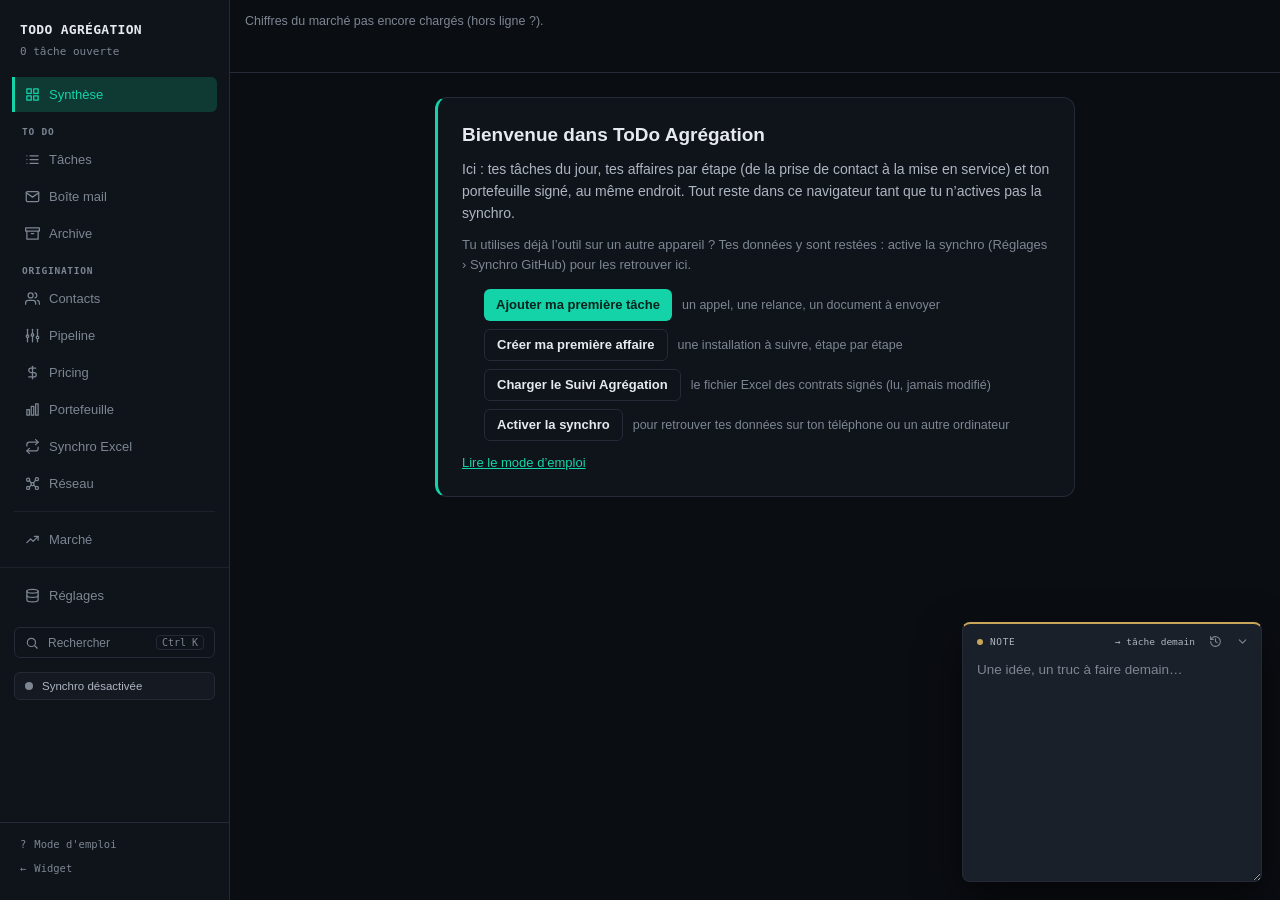
==== commit ddbe105f: "Page Pricing : installations en attente de prix par demande et par lot, tableau modifiable comme Exc" ====
--- a/index.html
+++ b/index.html
@@ -49,6 +49,7 @@
       <span class="tab-sec">Origination</span>
       <span class="tab" data-tab="contacts" title="Contacts : les personnes et leurs sociétés"><svg class="tab-icon" viewBox="0 0 24 24" fill="none" stroke="currentColor" stroke-width="2" stroke-linecap="round" stroke-linejoin="round"><path d="M17 21v-2a4 4 0 0 0-4-4H5a4 4 0 0 0-4 4v2"/><circle cx="9" cy="7" r="4"/><path d="M23 21v-2a4 4 0 0 0-3-3.87"/><path d="M16 3.13a4 4 0 0 1 0 7.75"/></svg><span class="sidebar-label-text">Contacts</span><span class="tab-badge" id="contacts-badge"></span></span>
       <span class="tab" data-tab="pipeline" title="Pipeline : chaque installation, de la prise de contact à la mise en service"><svg class="tab-icon" viewBox="0 0 24 24" fill="none" stroke="currentColor" stroke-width="2" stroke-linecap="round" stroke-linejoin="round"><line x1="4" y1="22" x2="4" y2="15"/><line x1="4" y1="11" x2="4" y2="2"/><line x1="12" y1="22" x2="12" y2="13"/><line x1="12" y1="9" x2="12" y2="2"/><line x1="20" y1="22" x2="20" y2="17"/><line x1="20" y1="13" x2="20" y2="2"/><circle cx="4" cy="13" r="2"/><circle cx="12" cy="11" r="2"/><circle cx="20" cy="15" r="2"/></svg><span class="sidebar-label-text">Pipeline</span></span>
+      <span class="tab" data-tab="pricing" title="Pricing : les prix et frais rendus par le pricing, et leur historique"><svg class="tab-icon" viewBox="0 0 24 24" fill="none" stroke="currentColor" stroke-width="2" stroke-linecap="round" stroke-linejoin="round"><line x1="12" y1="2" x2="12" y2="22"/><path d="M17 5H9.5a3.5 3.5 0 0 0 0 7h5a3.5 3.5 0 0 1 0 7H6"/></svg><span class="sidebar-label-text">Pricing</span><span class="tab-badge" id="pricing-badge"></span></span>
       <span class="tab" data-tab="parc" title="Portefeuille : les contrats signés, lus dans le Suivi Agrégation"><svg class="tab-icon" viewBox="0 0 24 24" fill="none" stroke="currentColor" stroke-width="2" stroke-linecap="round" stroke-linejoin="round"><rect x="3" y="12" width="4" height="9"/><rect x="10" y="7" width="4" height="14"/><rect x="17" y="3" width="4" height="18"/></svg><span class="sidebar-label-text">Portefeuille</span></span>
       <span class="tab" data-tab="excel" title="Synchro Excel : envoyer et comparer avec le Pipe et le Suivi Agrégation"><svg class="tab-icon" viewBox="0 0 24 24" fill="none" stroke="currentColor" stroke-width="2" stroke-linecap="round" stroke-linejoin="round"><path d="M17 1l4 4-4 4"/><path d="M3 11V9a4 4 0 0 1 4-4h14"/><path d="M7 23l-4-4 4-4"/><path d="M21 13v2a4 4 0 0 1-4 4H3"/></svg><span class="sidebar-label-text">Synchro Excel</span></span>
       <span class="tab" data-tab="network" title="Réseau : toutes les connexions"><svg class="tab-icon" viewBox="0 0 24 24" fill="none" stroke="currentColor" stroke-width="2" stroke-linecap="round" stroke-linejoin="round"><circle cx="5" cy="6" r="2.5"/><circle cx="19" cy="5" r="2.5"/><circle cx="12" cy="13" r="2.5"/><circle cx="5" cy="19" r="2.5"/><circle cx="19" cy="19" r="2.5"/><path d="M7 7.2l3.2 4.2M17 6.6l-3.4 4.6M10.2 14.6L6.8 17.6M13.8 14.6l3.4 3"/></svg><span class="sidebar-label-text">Réseau</span></span>
@@ -378,6 +379,7 @@
     <div id="pipeline-board"></div>
   </div>
 
+  <div class="tab-panel hidden" id="tab-pricing"><div id="pricing-root" class="pr-root"></div></div>
   <div class="tab-panel hidden" id="tab-market"><div id="market-root" class="mk-root"></div></div>
   <div class="tab-panel hidden" id="tab-network"><div id="network-root" class="nw-root"></div></div>
 
@@ -718,6 +720,19 @@
       <div class="add-item-row"><input type="text" id="new-project-input" placeholder="Nouveau projet"><button id="add-project-btn">Ajouter</button></div>
     </div>
     <h3 class="settings-group" id="grp-team">Équipe : partagé</h3>
+    <div class="list-manager" id="teammode-section">
+      <h2>Données d’équipe</h2>
+      <p class="list-hint">Où vivent les contacts partagés et le pipeline de l’équipe. Toute l’équipe doit faire le même choix.</p>
+      <div class="team-mode" role="radiogroup" aria-label="Données d’équipe">
+        <label class="tm-opt"><input type="radio" name="team-mode" value="excel"> <span><b>Excel SharePoint, via le pont</b><small>Pipe, Suivi et Contacts équipe. Reste dans le cadre de l’entreprise. PC uniquement.</small></span></label>
+        <label class="tm-opt"><input type="radio" name="team-mode" value="supabase"> <span><b>Base Supabase (secours)</b><small>Téléphone et direct, hors du cadre de l’entreprise. Rien n’y est envoyé tant que ce choix n’est pas pris.</small></span></label>
+      </div>
+      <div id="xc-box">
+        <p class="list-hint" style="margin-top:10px">Fichier des contacts équipe : un tableau Excel (Ctrl+T) dans l’onglet « Contacts », colonnes Prénom, Nom, Société, Fonction, Email, Téléphone, Téléphone 2, Commentaire, ID, Modifié le, Modifié par. Colle son chemin complet (clic droit sur le fichier › Copier en tant que chemin d’accès).</p>
+        <div class="set-actions"><input type="text" id="xc-file" placeholder="C:\Users\…\Contacts équipe.xlsx" autocomplete="off" spellcheck="false" style="flex:1;min-width:220px"><button class="data-btn" id="xc-file-save" type="button">Enregistrer</button><button class="data-btn set-primary" id="xc-sync-btn" type="button">Synchroniser les contacts</button></div>
+        <p id="xc-status" class="bridge-status"></p>
+      </div>
+    </div>
     <div class="list-manager" id="team-section">
       <h2>Synchro équipe (bêta)</h2>
       <p class="list-hint team-share" id="team-share-summary"></p>
@@ -915,6 +930,11 @@
 <script src="js/sync-crypto.js"></script>
 <script src="js/local-backup.js"></script>
 <script src="js/excel-journal.js"></script>
+<script src="js/team-excel.js"></script>
+<script src="js/local-inbox.js"></script>
+<script src="js/pipe-import.js"></script>
+<script src="js/conditions.js"></script>
+<script src="js/pricing.js"></script>
 <script src="js/news.js"></script>
 <script src="js/health.js"></script>
 <script src="js/team-ui.js"></script>
--- a/app.css
+++ b/app.css
@@ -1978,7 +1978,10 @@
 /* one card per file : its name, how many lines are waiting, ONE green button */
 .xs-cards{ display:grid; grid-template-columns:repeat(auto-fit, minmax(300px, 1fr)); gap:10px; margin-bottom:10px; }
 .xs-card{ display:flex; align-items:center; gap:10px; padding:10px 14px; background:var(--panel); border:1px solid var(--bd); border-left:3px solid var(--fk); border-radius:var(--radius-lg); }
-.xs-card[data-k="pipe"]{ --fk:#5BA8F5; } .xs-card[data-k="bdd"]{ --fk:#E88FD0; }
+.xs-card[data-k="pipe"]{ --fk:#5BA8F5; } .xs-card[data-k="bdd"]{ --fk:#E88FD0; } .xs-card[data-k="contacts"]{ --fk:#E5B54F; }
+.xs-card .xs-ct-send{ background:var(--accent); border-color:var(--accent); color:#04070C; }
+.xs-card .xs-ct-send:disabled{ opacity:.45; cursor:default; }
+.xs-card .xs-ct-set[hidden]{ display:none; }
 .xs-card[hidden]{ display:none; }
 .xs-card-t{ display:flex; flex-direction:column; gap:2px; margin-right:auto; min-width:0; }
 .xs-card-t b{ font-size:13.5px; color:var(--tx1); }
@@ -2871,3 +2874,48 @@
 .sync-crypt-kit{ border:1px dashed var(--accent); border-radius:var(--radius-md); padding:10px; }
 .sync-crypt-kit p{ margin:0 0 6px; font-size:12.5px; color:var(--tx2); }
 .sync-crypt-kit code{ display:block; font:600 15px var(--font-mono); color:var(--accent); letter-spacing:.06em; margin-bottom:8px; user-select:all; }
+
+/* Réglages › Données d'équipe : two choices, the active one outlined */
+.team-mode{ display:flex; flex-direction:column; gap:8px; }
+.tm-opt{ display:flex; gap:10px; align-items:flex-start; border:1px solid var(--bd); border-radius:10px; padding:10px 12px; background:var(--panel-2); cursor:pointer; }
+.tm-opt:has(input:checked){ border-color:var(--accent); background:var(--accent-dim); }
+.tm-opt input{ margin-top:3px; accent-color:var(--accent); }
+.tm-opt b{ display:block; font-size:13.5px; }
+.tm-opt small{ display:block; color:var(--tx3); font-size:12px; }
+
+/* a sheet that came from a line typed in the Pipe Excel by a colleague */
+.from-excel{ margin:0 0 10px; padding:6px 10px; border-left:3px solid #5BA8F5; background:var(--panel-2); border-radius:6px; font-size:12.5px; color:var(--tx2); }
+
+/* a file dropped on a sheet fills it (js/conditions.js) */
+.fill-drop{ display:block; margin:0 0 12px; padding:10px 14px; border:1.5px dashed var(--accent); border-radius:10px; background:color-mix(in srgb, var(--accent) 6%, transparent); cursor:pointer; }
+.fill-drop b{ display:block; font-size:13px; color:var(--tx1); }
+.fill-drop span{ font-size:12px; color:var(--tx3); }
+.fill-drop.drag{ background:color-mix(in srgb, var(--accent) 16%, transparent); }
+.fill-box{ max-width:760px; }
+.fill-scroll{ max-height:52vh; overflow:auto; margin:8px 0 12px; }
+.fill-table{ width:100%; border-collapse:collapse; font-size:12.5px; }
+.fill-table th, .fill-table td{ padding:6px 8px; border-bottom:1px solid var(--bd); text-align:left; vertical-align:top; }
+.fill-table th{ color:var(--tx3); font-weight:500; font-size:11.5px; }
+.fill-table .fo{ color:var(--tx3); }
+.fill-table tr.conf .fn{ color:var(--amber, #E5B54F); }
+.fill-go{ background:var(--accent); border-color:var(--accent); color:#04211B; }
+.req-hint{ display:block; font-weight:400; font-size:11px; color:var(--tx3); }
+
+/* « Pricing » : the prices and fees sent back by the pricing (js/pricing.js) */
+.pr-root{ padding:4px 2px; }
+.pr-top{ display:flex; align-items:baseline; gap:12px; margin-bottom:12px; } .pr-top h1{ margin:0; font-size:19px; } .pr-top span{ color:var(--tx3); font-size:13px; }
+.pr-bar{ display:flex; gap:8px; align-items:center; flex-wrap:wrap; margin-bottom:10px; }
+.pr-seg{ display:flex; border:1px solid var(--bd); border-radius:7px; overflow:hidden; }
+.pr-seg button{ background:none; border:0; padding:5px 11px; color:var(--tx2); font:500 12.5px var(--font-ui); cursor:pointer; }
+.pr-seg button.on{ background:var(--accent-dim); color:var(--accent); } .pr-seg button i{ font-style:normal; font-size:11px; color:var(--tx3); margin-left:4px; }
+.pr-search{ flex:0 1 240px; }
+.pr-r{ margin-left:auto; display:flex; gap:6px; align-items:center; }
+.pr-scroll{ overflow:auto; border:1px solid var(--bd); border-radius:10px; }
+.pr-table{ min-width:100%; }
+.pr-table th small{ display:block; font-weight:400; font-size:10.5px; color:var(--tx3); }
+.pr-table .pr-name{ min-width:220px; } .pr-table .pr-name b{ display:block; font-size:12.5px; } .pr-table .pr-name span{ font-size:11px; color:var(--tx3); }
+.pr-table .pr-grp td{ background:var(--panel-2); color:var(--tx2); font-weight:600; font-size:12px; } .pr-table .pr-grp td span{ font-weight:400; color:var(--tx3); }
+.pr-tag{ font:600 10.5px var(--font-mono, monospace); padding:1px 6px; border-radius:4px; white-space:nowrap; color:var(--accent); background:color-mix(in srgb, var(--accent) 12%, transparent); }
+.pr-tag.wait{ color:#E5B54F; background:#E5B54F18; }
+.pr-table .pr-in{ min-width:78px; font-family:var(--font-mono, monospace); }
+.pr-table .pr-lot td{ background:color-mix(in srgb, var(--accent) 5%, transparent); } .pr-table .pr-lot .pr-name b{ color:var(--accent); }
